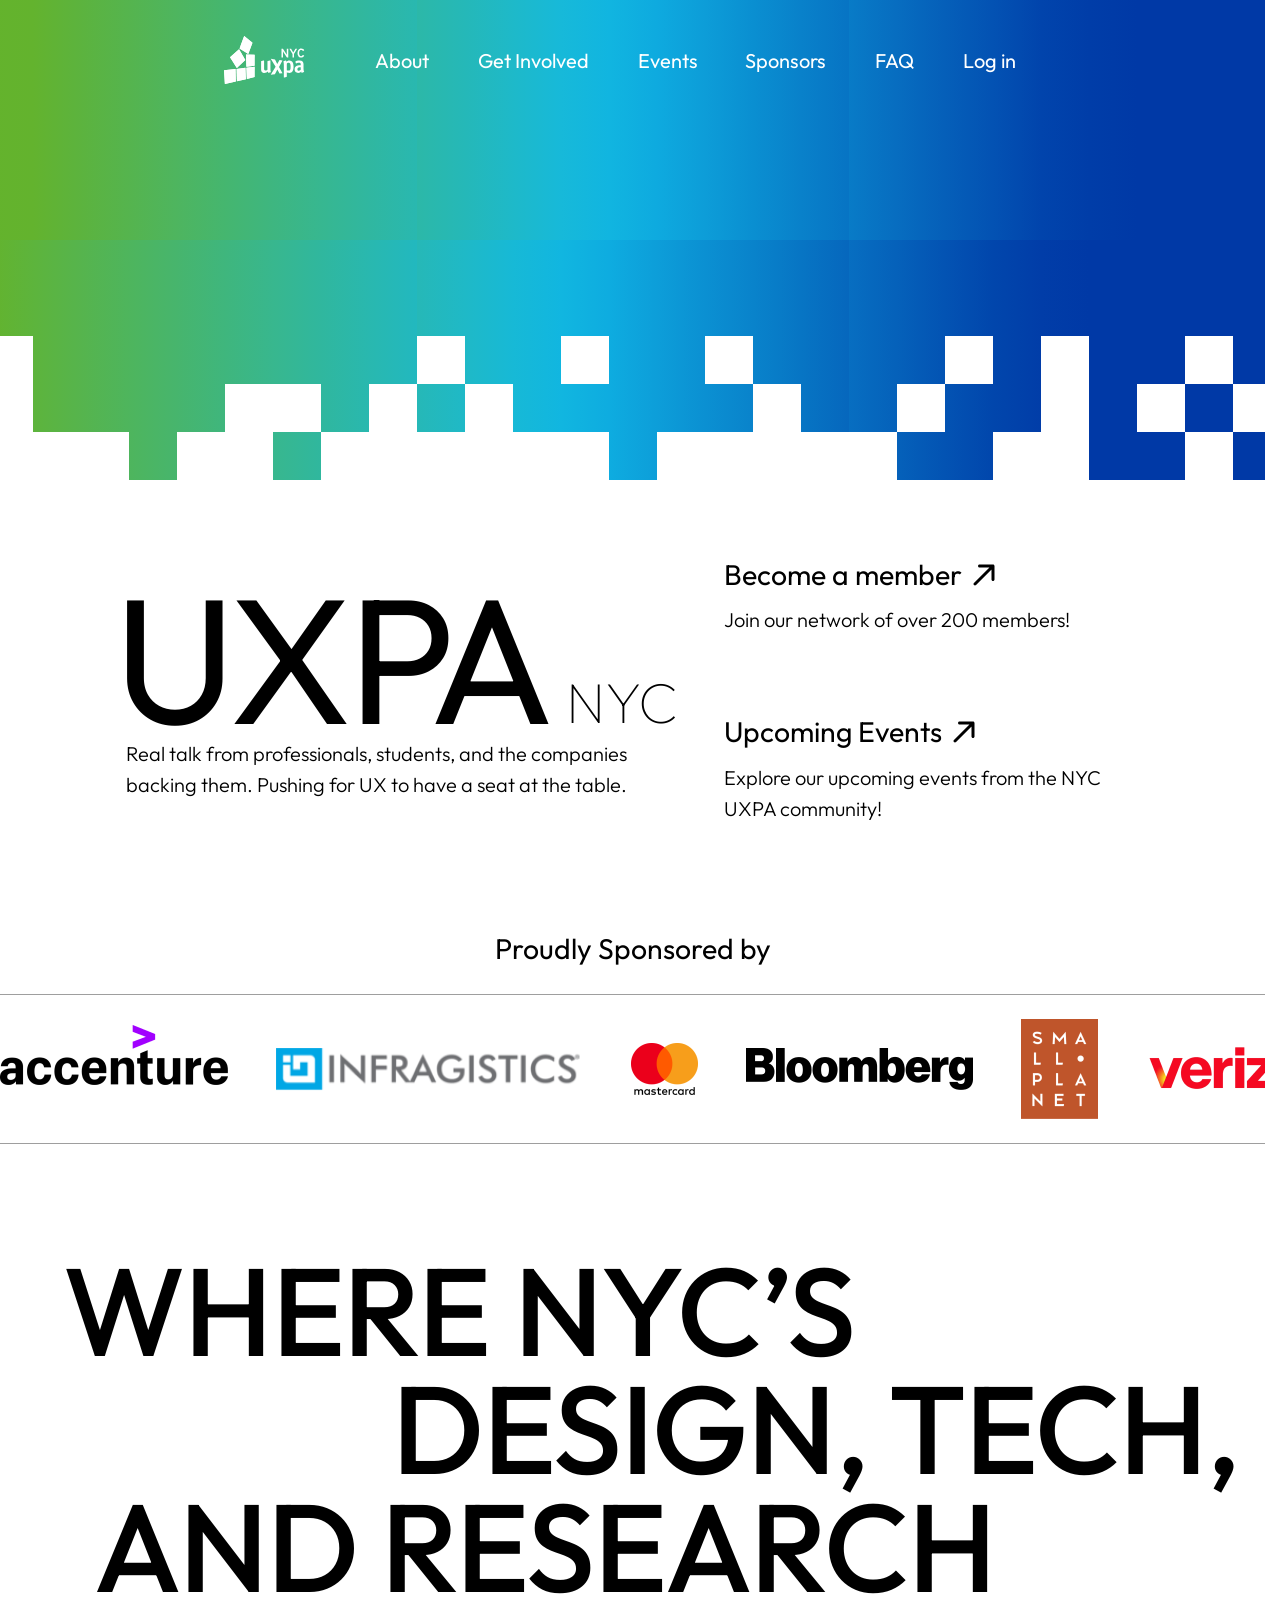
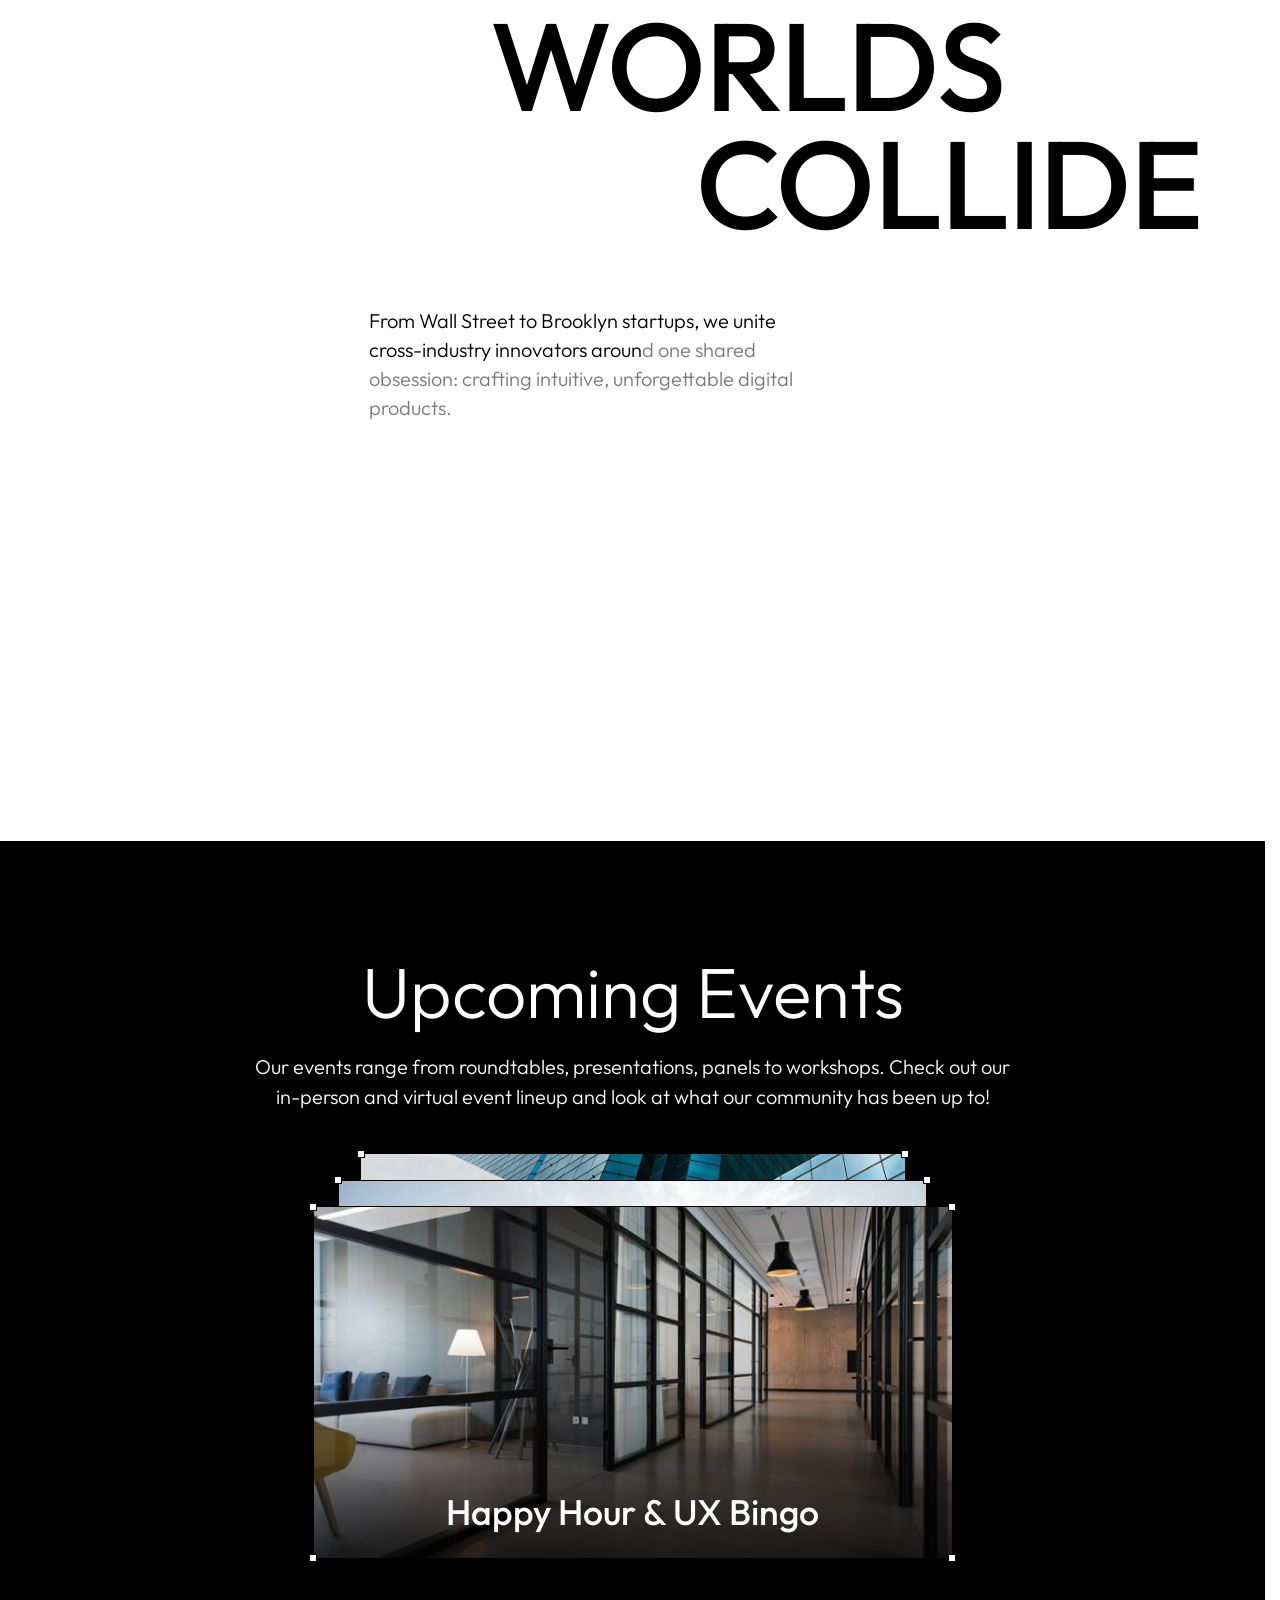
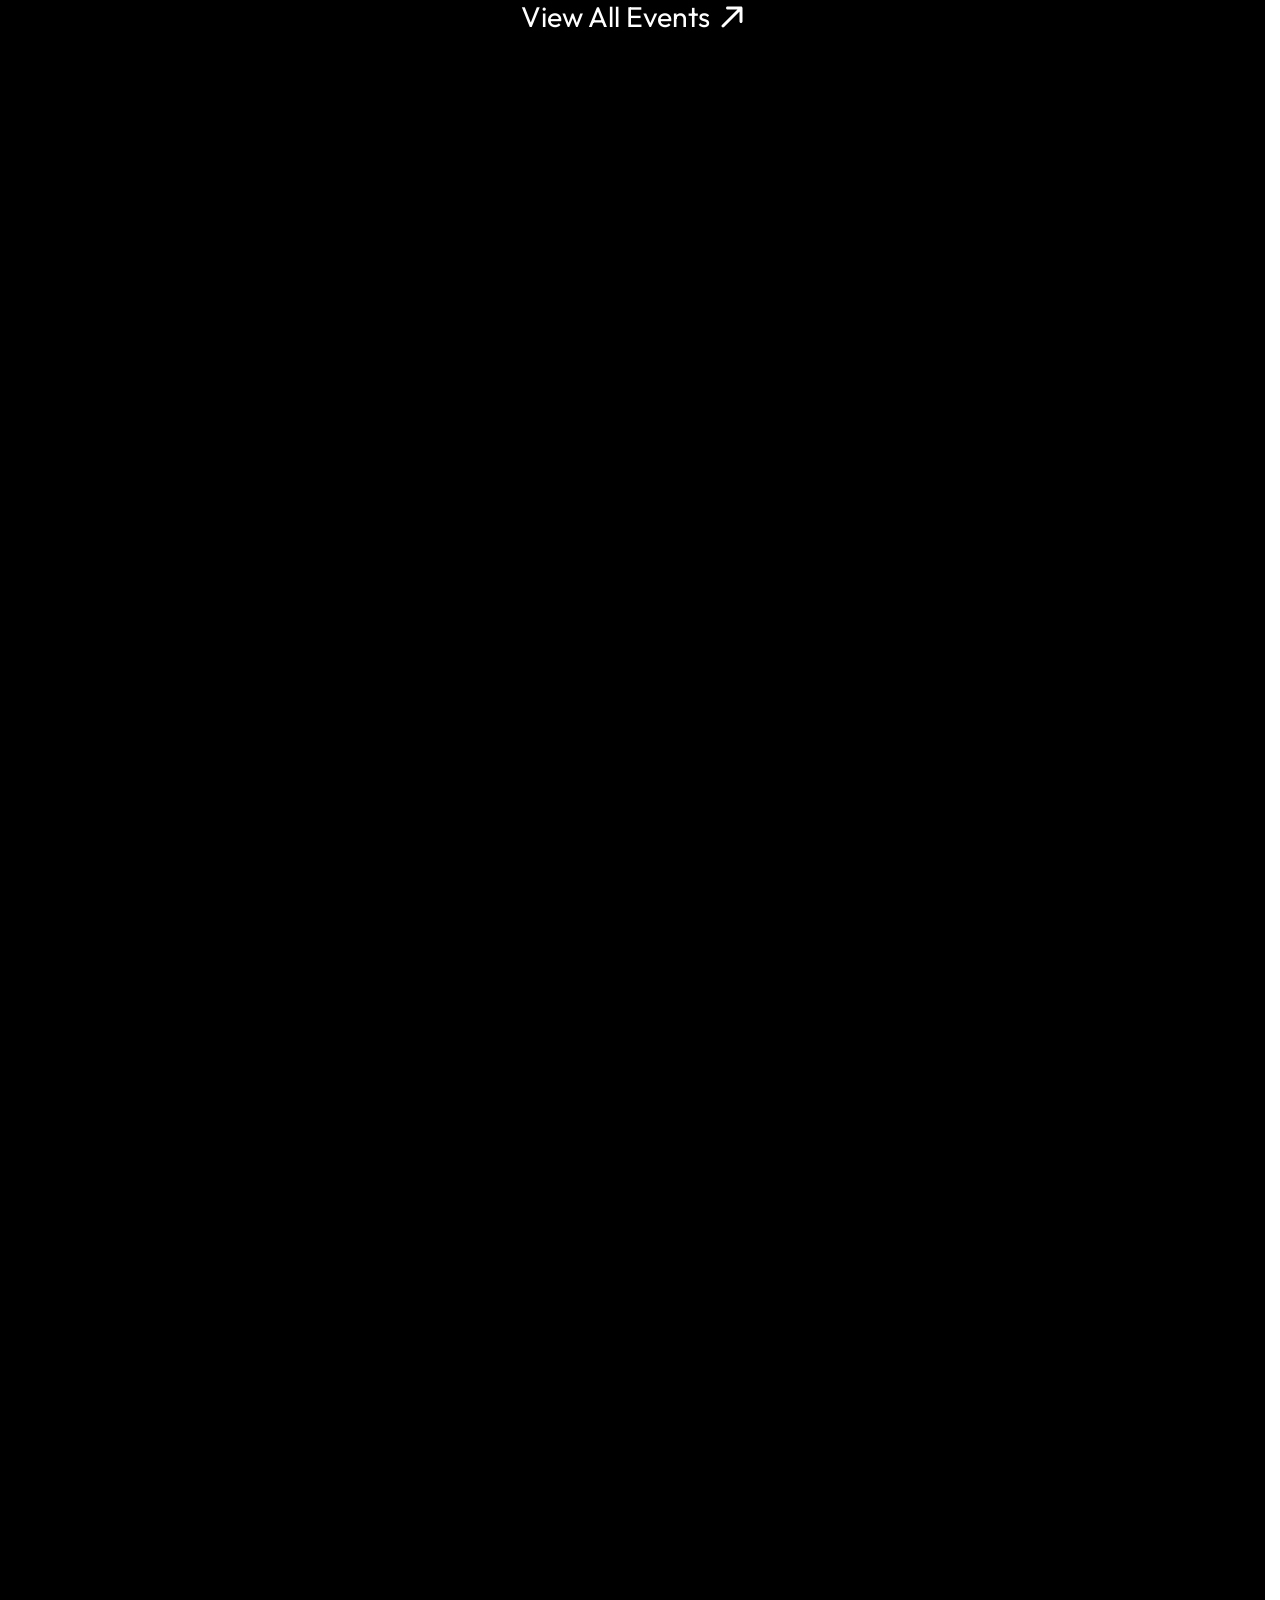
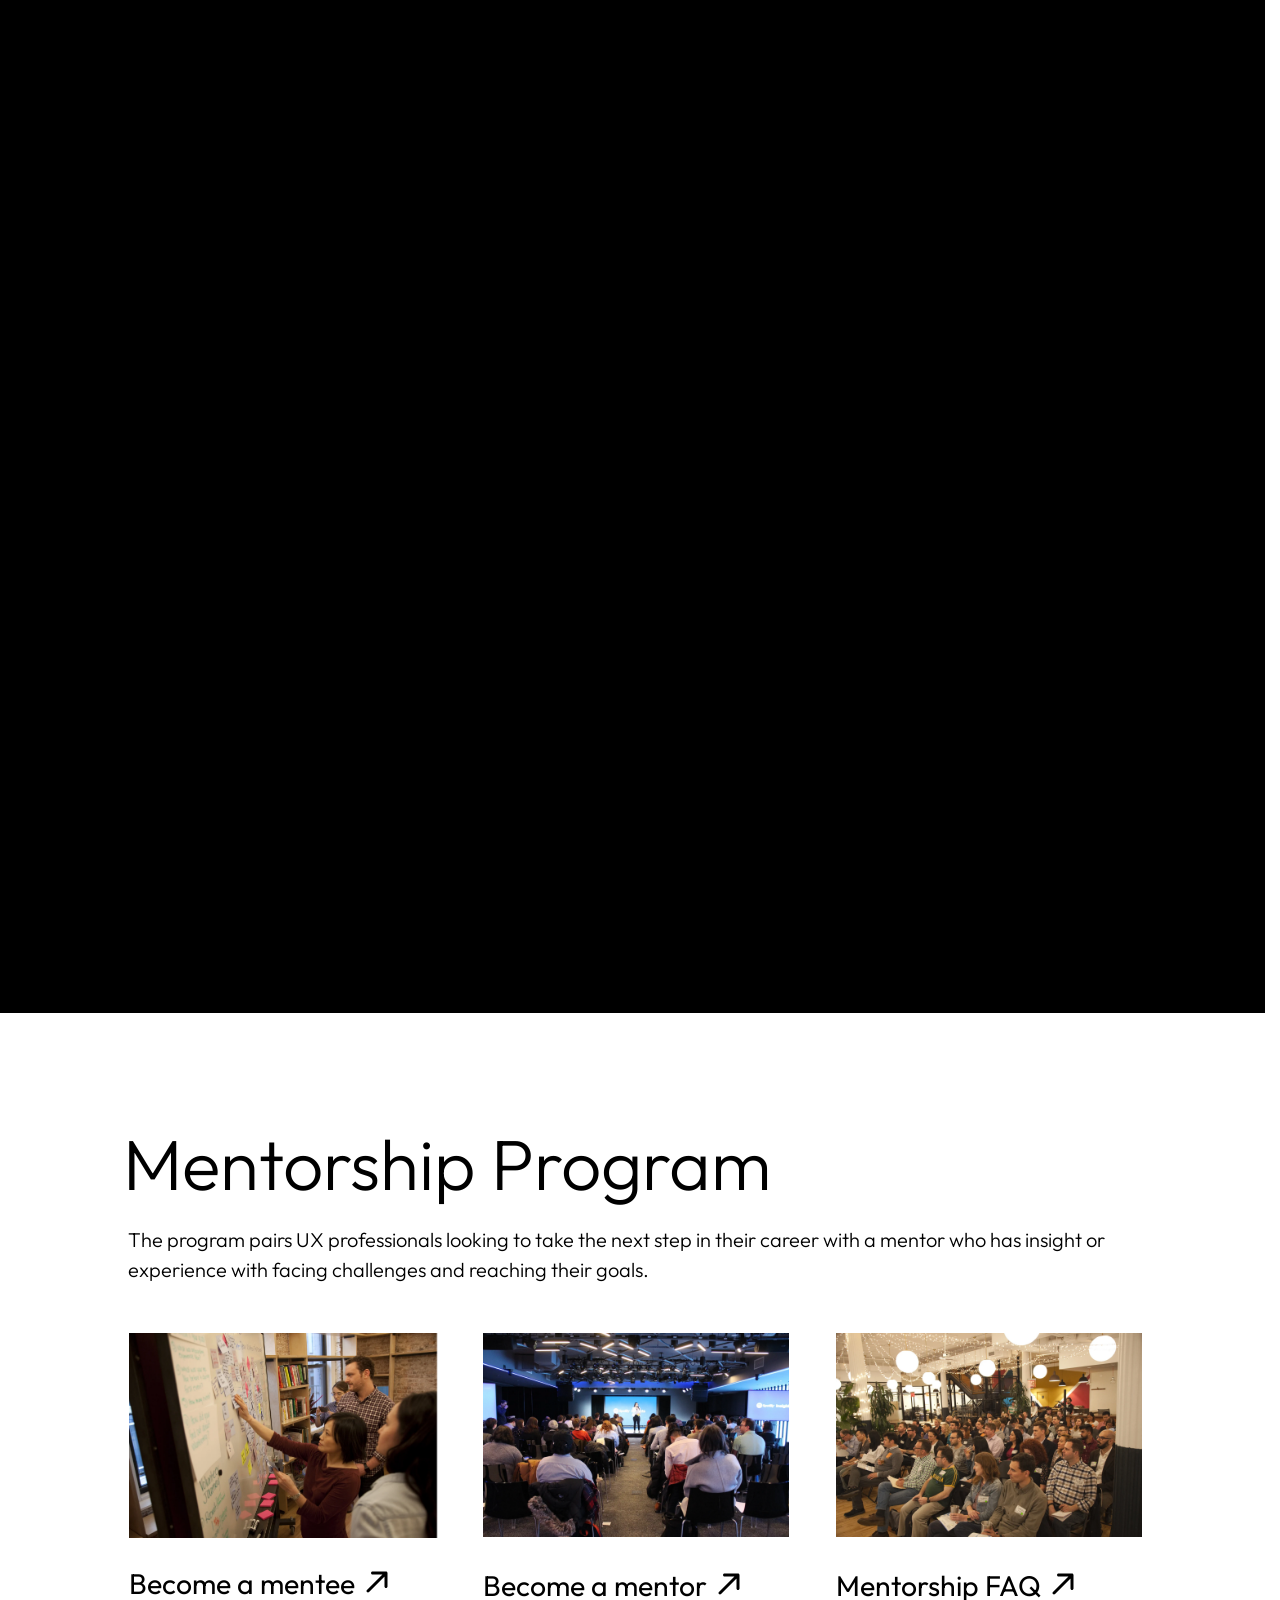
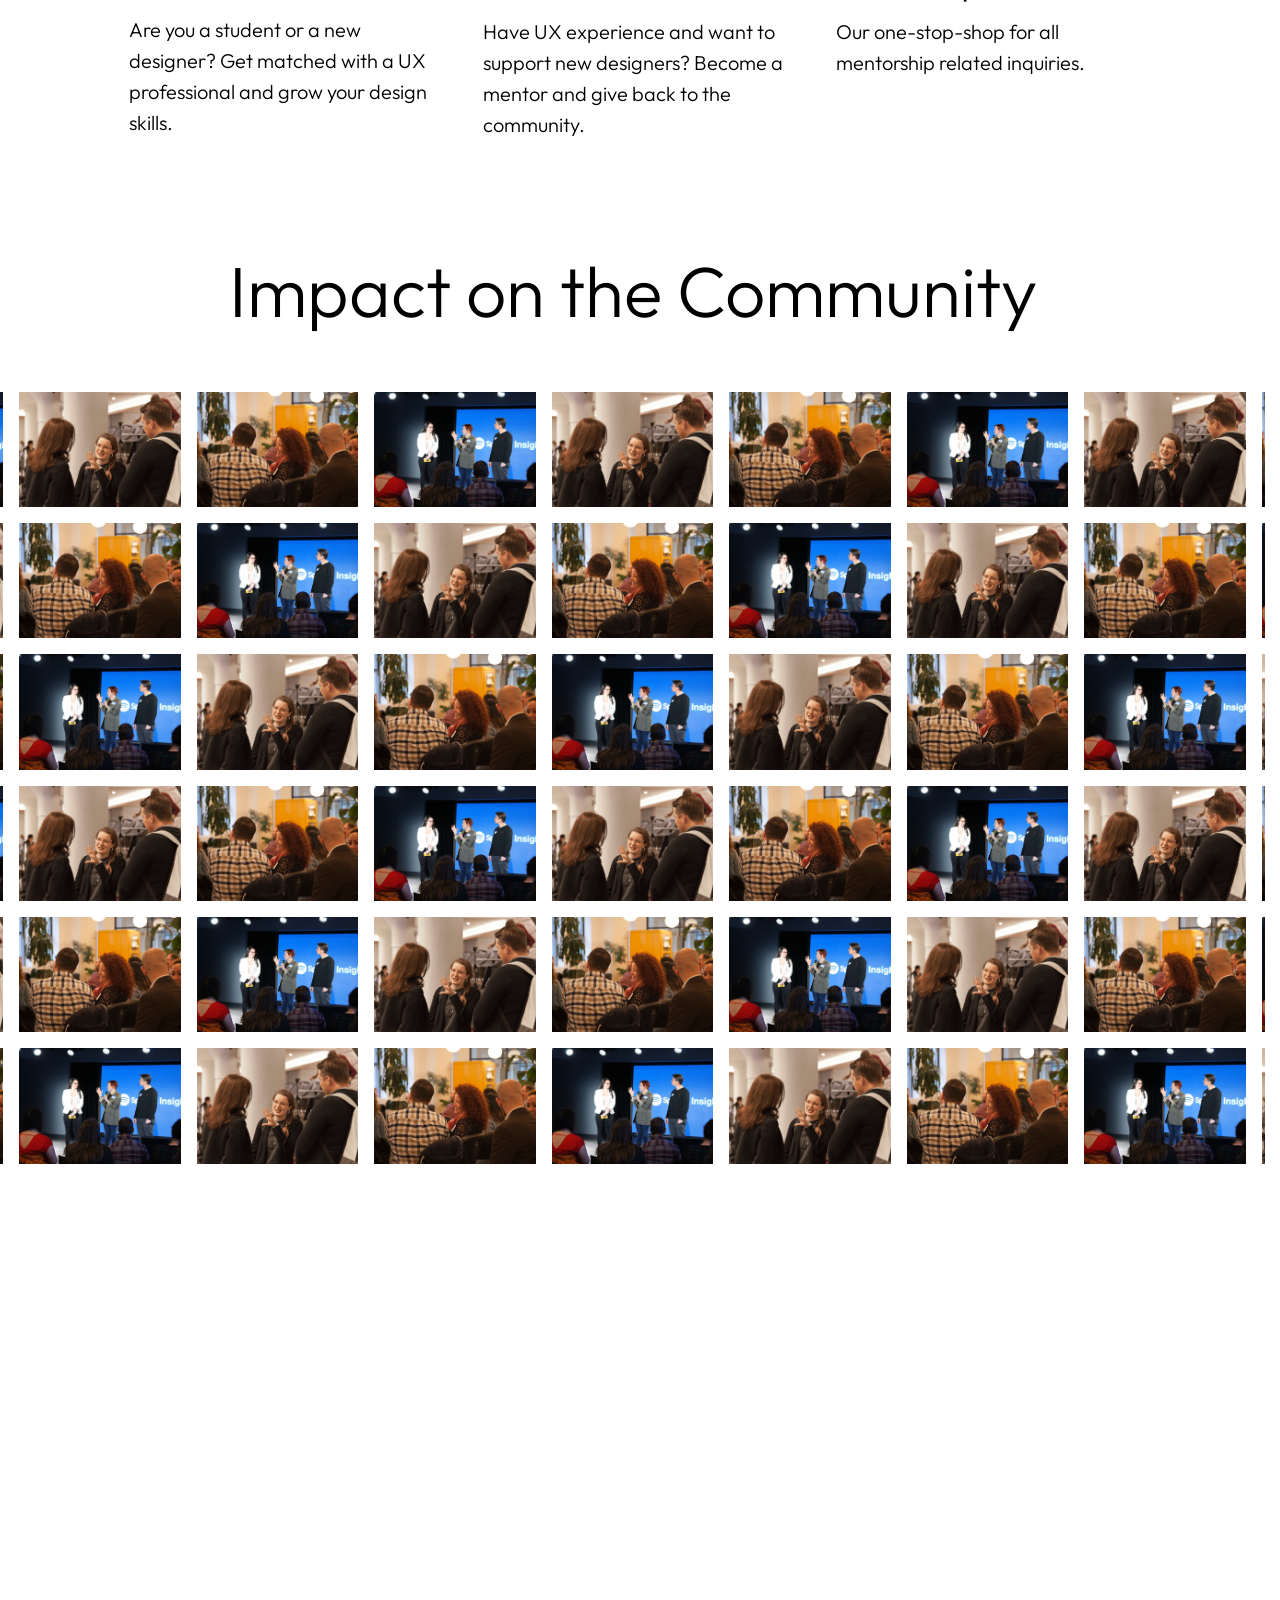
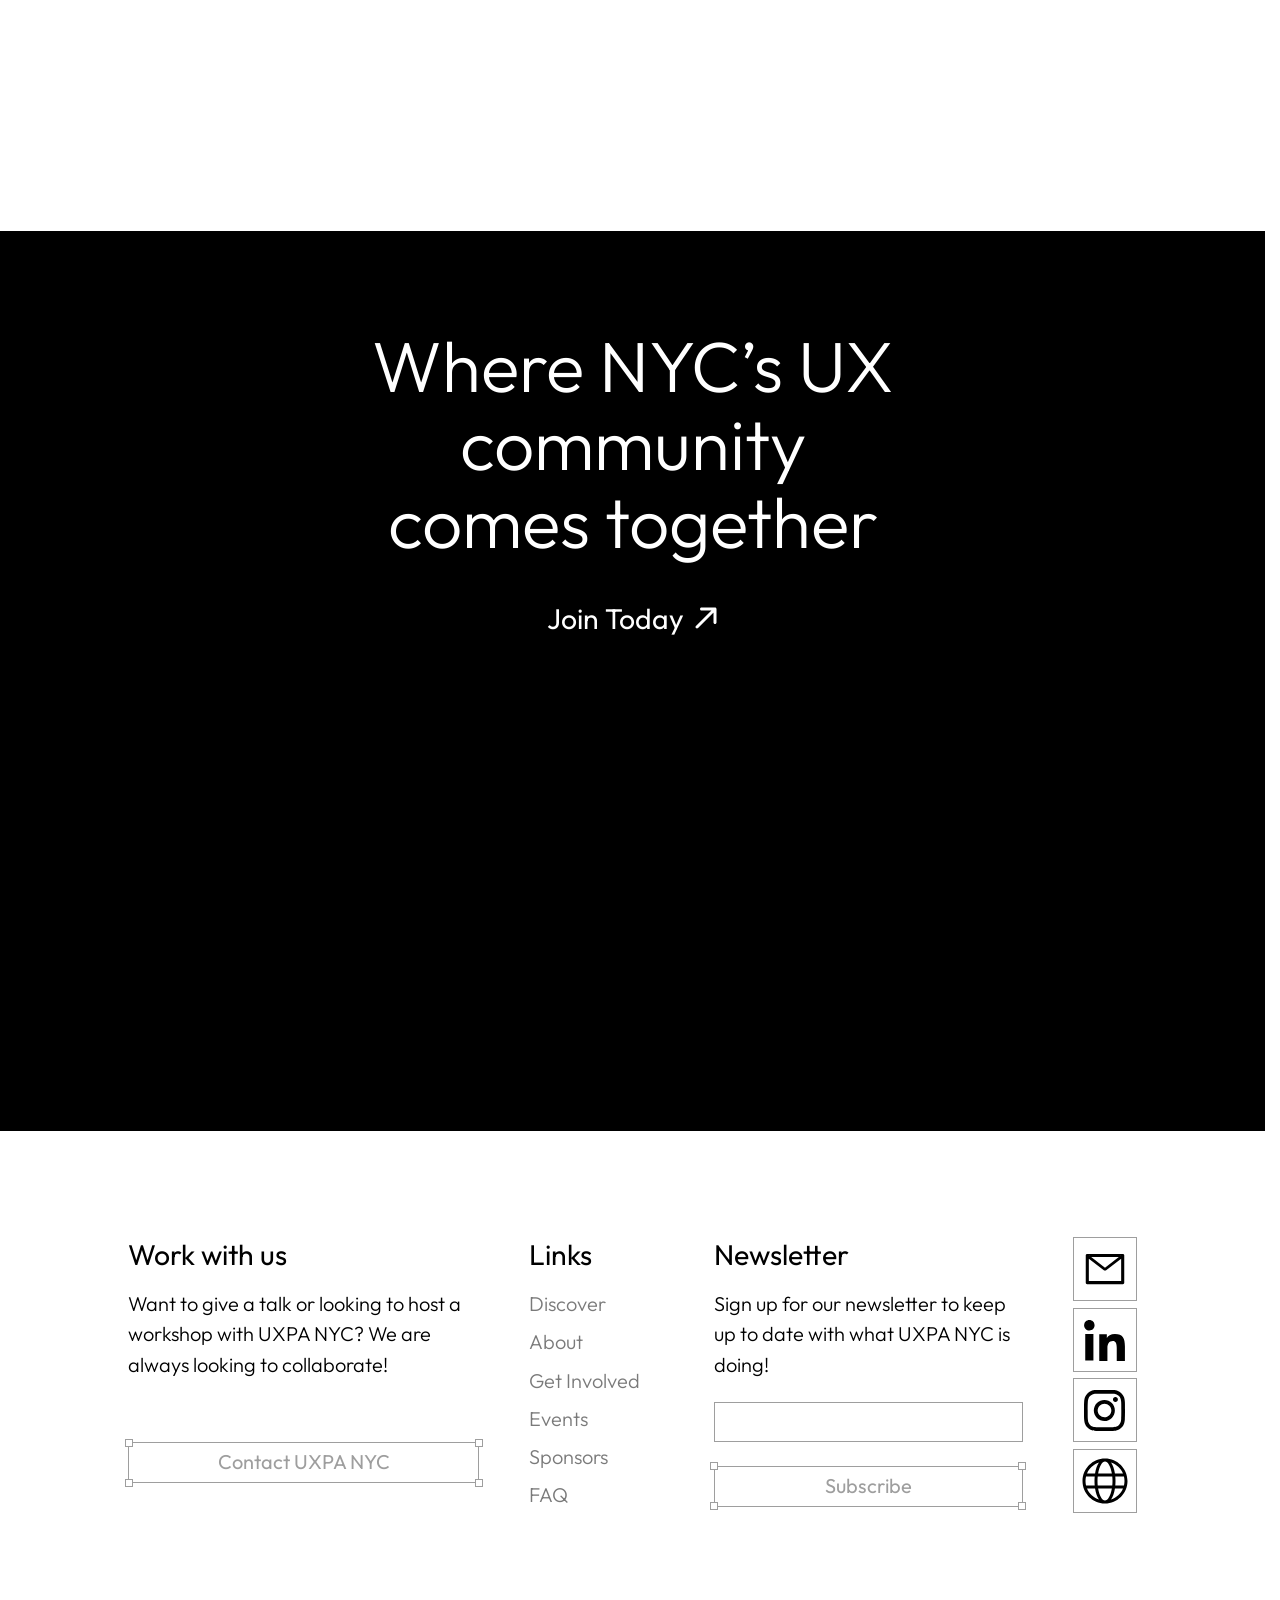
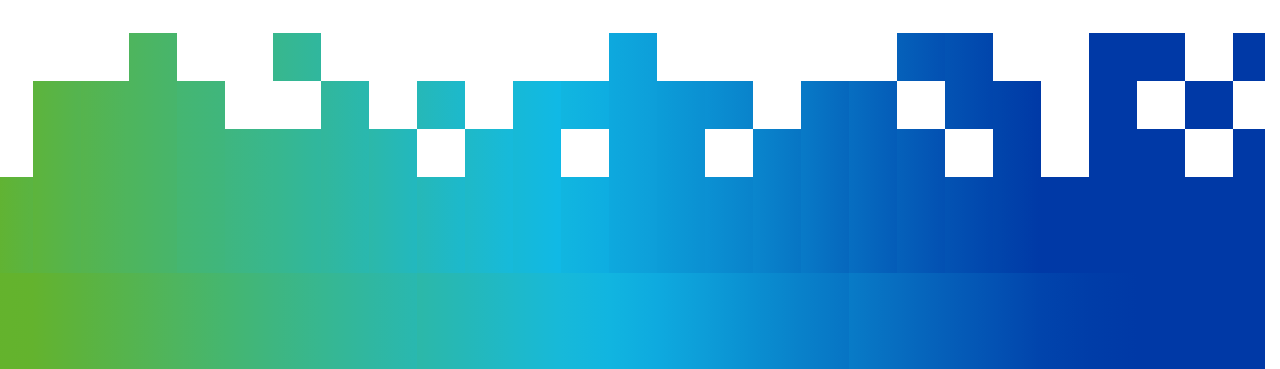
==== v2/index.html @ ca5c5b37 "Statement lede: rises in grey, then fills black letter by letter on scroll After Framer's Text Scrol" ====
<!doctype html>
<html lang="en">
<head>
  <meta charset="utf-8">
  <meta name="viewport" content="width=device-width, initial-scale=1">
  <title>UXPA NYC</title>
  <link rel="preconnect" href="https://fonts.googleapis.com">
  <link rel="preconnect" href="https://fonts.gstatic.com" crossorigin>
  <link href="https://fonts.googleapis.com/css2?family=Outfit:wght@100;300;400;500&display=swap" rel="stylesheet">
  <link rel="stylesheet" href="vendor/lenis.css">
  <link rel="stylesheet" href="style.css">
  <script>
    /* Text reveal: hide the animated text until main.js lifts it in.
       Skipped for reduced motion; if main.js never runs, show it after 3s. */
    if (!matchMedia('(prefers-reduced-motion: reduce)').matches) {
      document.documentElement.classList.add('reveal-pending');
      setTimeout(function () { if (!window.__revealReady) document.documentElement.classList.remove('reveal-pending'); }, 3000);
    }
  </script>
</head>
<body>
<div class="page">

  <!-- ============ HERO ============ -->
  <header class="hero" id="top">
    <div class="grid" data-grid="hero" aria-hidden="true"></div>

    <div class="nav-bar">
      <a class="logo" href="#top" aria-label="UXPA NYC home">
        <img src="../assets/icons/logo.svg" width="81" height="48" alt="">
      </a>

      <button class="menu-toggle" type="button" aria-expanded="false" aria-controls="main-nav" aria-label="Open menu">
        <span class="h tl"></span><span class="h tr"></span><span class="h bl"></span><span class="h br"></span>
        <i></i><i></i><i></i>
      </button>

      <nav class="nav" id="main-nav" aria-label="Main" data-lenis-prevent>
        <div class="nav-selection" aria-hidden="true">
          <span class="h tl"></span><span class="h tr"></span><span class="h bl"></span><span class="h br"></span>
        </div>
        <ul class="nav-list">
          <li class="nav-item" style="--w:103px">
            <a href="#about">About</a>
            <div class="dropdown" style="--dw:134px">
              <a href="#">Our team</a>
            </div>
          </li>
          <li class="nav-item" style="--w:160px">
            <a href="#get-involved">Get Involved</a>
            <div class="dropdown" style="--dw:161px">
              <a href="#">Membership</a>
              <a href="#">Volunteering</a>
              <a href="#mentorship">Mentorship</a>
            </div>
          </li>
          <li class="nav-item" style="--w:107px"><a href="#events">Events</a></li>
          <li class="nav-item" style="--w:130px">
            <a href="#sponsors">Sponsors</a>
            <div class="dropdown" style="--dw:211px">
              <a href="#">Become a sponsor</a>
            </div>
          </li>
          <li class="nav-item" style="--w:88px"><a href="#faq">FAQ</a></li>
          <li class="nav-item" style="--w:102px"><a href="#">Log in</a></li>
        </ul>
      </nav>
    </div>
  </header>

  <!-- ============ INTRO ============ -->
  <section class="intro wrap" id="about">
    <div class="wordmark">
      <h1 class="wordmark-letters" aria-label="UXPA NYC">
        <span aria-hidden="true" style="left:0">U</span>
        <span aria-hidden="true" style="left:.645em">X</span>
        <span aria-hidden="true" style="left:1.31em">P</span>
        <span aria-hidden="true" style="left:1.775em">A</span>
        <span aria-hidden="true" class="wordmark-nyc">NYC</span>
      </h1>
      <p class="wordmark-tagline">Real talk from professionals, students, and the companies backing them. Pushing for UX to have a seat at the table.</p>
    </div>

    <div class="intro-ctas">
      <a class="cta" href="#get-involved">
        <span class="cta-title"><span class="cta-label">Become a member</span><svg class="arrow" viewBox="0 0 24 24" aria-hidden="true"><use href="#arrow"/></svg></span>
        <span class="cta-body">Join our network of over 200 members!</span>
      </a>
      <a class="cta" href="#events">
        <span class="cta-title"><span class="cta-label">Upcoming Events</span><svg class="arrow" viewBox="0 0 24 24" aria-hidden="true"><use href="#arrow"/></svg></span>
        <span class="cta-body">Explore our upcoming events from the NYC UXPA community!</span>
      </a>
    </div>
  </section>

  <!-- ============ SPONSORS ============ -->
  <section class="sponsors" id="sponsors">
    <h2 class="sponsors-title">Proudly Sponsored by</h2>
    <div class="ticker">
      <div class="ticker-track">
        <!-- set is repeated 3x for a seamless loop; JS fills copies 2 and 3 -->
        <div class="ticker-set">
          <span class="logo-accenture"><img src="../assets/images/sponsors/accenture.png" width="228" height="60" alt="Accenture"></span>
          <img src="../assets/images/sponsors/infragistics.png" width="307" height="45" alt="Infragistics">
          <img src="../assets/images/sponsors/mastercard.png" width="67" height="52" alt="Mastercard">
          <img src="../assets/images/sponsors/bloomberg.png" width="227" height="42" alt="Bloomberg">
          <img src="../assets/images/sponsors/small-planet.png" width="77" height="100" alt="Small Planet">
          <img src="../assets/images/sponsors/verizon.png" width="196" height="60" alt="Verizon">
        </div>
      </div>
    </div>
  </section>

  <!-- ============ STATEMENT (from v3): staggered uppercase headline ============ -->
  <section class="statement wrap">
    <h2 class="statement-title">
      <span class="line line-1">Where NYC’s</span>
      <span class="line line-2">design, tech,</span>
      <span class="line line-3">and research</span>
      <span class="line line-4">worlds</span>
      <span class="line line-5">collide</span>
    </h2>
    <div class="statement-body">
      <p class="lede" data-scroll-fill>From Wall Street to Brooklyn startups, we unite cross-industry innovators around one shared obsession: crafting intuitive, unforgettable digital products.</p>
    </div>
  </section>

  <!-- Pixel transition (into Upcoming Events): scroll-driven, see main.js -->
  <div class="pixel-band" data-from="#ffffff" data-to="#000000" aria-hidden="true"><canvas></canvas></div>

  <!-- ============ UPCOMING EVENTS ============ -->
  <section class="events" id="events">
    <!-- Scroll stack (after extrafazant.nl "Recent Werk"): the heading, the
         cards and the link are pinned together; each scroll step drops the
         front card away and brings the next one forward (see main.js) -->
    <div class="stack" data-stack>
      <div class="stack-pin">
        <div class="wrap events-head">
          <h2 class="section-title">Upcoming Events</h2>
          <p class="section-eyebrow events-eyebrow">Our events range from roundtables, presentations, panels to workshops. Check out our in-person and virtual event lineup and look at what our community has been up to!</p>
        </div>

        <div class="stack-stage">
          <div class="carousel">
            <div class="card" data-index="0">
              <div class="card-content">
                <img src="../assets/images/events/happy-hour.jpg" alt="">
                <p class="card-title">Happy Hour &amp; UX Bingo</p>
              </div>
              <span class="h tl"></span><span class="h tr"></span><span class="h bl"></span><span class="h br"></span>
            </div>
            <div class="card" data-index="1">
              <div class="card-content">
                <img src="../assets/images/events/accessible-website-workshop.jpg" alt="">
                <p class="card-title">Design an Accessible Website: <span class="nowrap">Hands-On</span> UX Workshop</p>
              </div>
              <span class="h tl"></span><span class="h tr"></span><span class="h bl"></span><span class="h br"></span>
            </div>
            <div class="card" data-index="2">
              <div class="card-content">
                <img src="../assets/images/events/women-in-tech.png" alt="">
                <p class="card-title">Women in Tech Panel</p>
              </div>
              <span class="h tl"></span><span class="h tr"></span><span class="h bl"></span><span class="h br"></span>
            </div>
          </div>
        </div>

        <a class="cta cta-view-all" href="#">
          <span class="cta-title"><span class="cta-label">View All Events</span><svg class="arrow" viewBox="0 0 24 24" aria-hidden="true"><use href="#arrow"/></svg></span>
        </a>
      </div>
    </div>
  </section>

  <!-- Pixel transition (out of Upcoming Events): scroll-driven, see main.js -->
  <div class="pixel-band" data-from="#000000" data-to="#ffffff" data-timing="out" aria-hidden="true"><canvas></canvas></div>

  <!-- ============ MENTORSHIP ============ -->
  <section class="mentorship wrap" id="mentorship">
    <h2 class="section-title">Mentorship Program</h2>
    <p class="section-eyebrow mentorship-eyebrow">The program pairs UX professionals looking to take the next step in their career with a mentor who has insight or experience with facing challenges and reaching their goals.</p>

    <div class="mentor-cards">
      <article class="mentor-card">
        <div class="cursor-photo">
          <img src="../assets/images/mentee.png" alt="Mentee placing sticky notes on a whiteboard">
          <span class="h tl"></span><span class="h tr"></span><span class="h bl"></span><span class="h br"></span>
          <span class="cursor blue"  style="--x:22; --y:9;   --dx:29px;  --dy:24px"><svg viewBox="0 0 28 29"><use href="#pointer"/></svg><span class="cursor-label">Students</span></span>
          <span class="cursor green" style="--x:140; --y:81;  --dx:-27px; --dy:-5px"><svg viewBox="0 0 28 29"><use href="#pointer"/></svg><span class="cursor-label">Career changers</span></span>
          <span class="cursor blue"  style="--x:34; --y:145; --dx:19px;  --dy:-31px"><svg viewBox="0 0 28 29"><use href="#pointer"/></svg><span class="cursor-label">New designers</span></span>
        </div>
        <a class="cta" href="#">
          <span class="cta-title"><span class="cta-label">Become a mentee</span><svg class="arrow" viewBox="0 0 24 24" aria-hidden="true"><use href="#arrow"/></svg></span>
          <span class="cta-body">Are you a student or a new designer? Get matched with a UX professional and grow your design skills.</span>
        </a>
      </article>

      <article class="mentor-card">
        <div class="cursor-photo">
          <img src="../assets/images/mentor.png" alt="Audience at a UXPA NYC presentation">
          <span class="h tl"></span><span class="h tr"></span><span class="h bl"></span><span class="h br"></span>
          <span class="cursor blue"  style="--x:16; --y:7;   --dx:20px;  --dy:25px"><svg viewBox="0 0 28 29"><use href="#pointer"/></svg><span class="cursor-label">Product designers</span></span>
          <span class="cursor green" style="--x:130; --y:85;  --dx:-22px; --dy:-7px"><svg viewBox="0 0 28 29"><use href="#pointer"/></svg><span class="cursor-label">UX/UI designers</span></span>
          <span class="cursor blue"  style="--x:30; --y:147; --dx:19px;  --dy:-31px"><svg viewBox="0 0 28 29"><use href="#pointer"/></svg><span class="cursor-label">UX researchers</span></span>
        </div>
        <a class="cta" href="#">
          <span class="cta-title"><span class="cta-label">Become a mentor</span><svg class="arrow" viewBox="0 0 24 24" aria-hidden="true"><use href="#arrow"/></svg></span>
          <span class="cta-body">Have UX experience and want to support new designers? Become a mentor and give back to the community. </span>
        </a>
      </article>

      <article class="mentor-card">
        <div class="cursor-photo">
          <img src="../assets/images/mentorship-faq.png" alt="Packed room at a UXPA NYC event">
          <span class="h tl"></span><span class="h tr"></span><span class="h bl"></span><span class="h br"></span>
          <span class="cursor blue"  style="--x:18; --y:25;  --dx:17px;  --dy:17px"><svg viewBox="0 0 28 29"><use href="#pointer"/></svg><span class="cursor-label">Application process</span></span>
          <span class="cursor green" style="--x:170; --y:121; --dx:-31px; --dy:-21px"><svg viewBox="0 0 28 29"><use href="#pointer"/></svg><span class="cursor-label">Eligibility</span></span>
        </div>
        <a class="cta" href="#faq">
          <span class="cta-title"><span class="cta-label">Mentorship FAQ</span><svg class="arrow" viewBox="0 0 24 24" aria-hidden="true"><use href="#arrow"/></svg></span>
          <span class="cta-body">Our one-stop-shop for all mentorship related inquiries.</span>
        </a>
      </article>
    </div>
  </section>

  <!-- ============ PARALLAX GRID: community photos ============ -->
  <!-- After Framer's "Parallax Grid Scroll" (vertical mode): rows of photos start small at the
       bottom of the window and grow as they scroll up (see main.js).
       Photos from nycuxpa.com/about. -->
  <section class="pgrid" id="get-involved" aria-labelledby="pgrid-title">
    <div class="wrap pgrid-head">
      <h2 class="section-title" id="pgrid-title">Impact on the Community</h2>
    </div>
    <div class="pgrid-rows">
      <div class="pgrid-row">
        <span class="pgrid-tile"><img src="../assets/images/about/president-welcome.jpg" alt="Tamora Petitt is welcomed as President of NYC UXPA by former President Melissa McGrath and former Vice President Barry Gottlieb" loading="lazy" decoding="async"></span>
        <span class="pgrid-tile"><img src="../assets/images/about/members-networking.png" alt="Members networking at a NYC UXPA event" loading="lazy" decoding="async"></span>
        <span class="pgrid-tile"><img src="../assets/images/about/community-group.jpg" alt="NYC UXPA members at an event" loading="lazy" decoding="async"></span>
        <span class="pgrid-tile"><img src="../assets/images/about/president-welcome.jpg" alt="" loading="lazy" decoding="async"></span>
        <span class="pgrid-tile"><img src="../assets/images/about/members-networking.png" alt="" loading="lazy" decoding="async"></span>
        <span class="pgrid-tile"><img src="../assets/images/about/community-group.jpg" alt="" loading="lazy" decoding="async"></span>
        <span class="pgrid-tile"><img src="../assets/images/about/president-welcome.jpg" alt="" loading="lazy" decoding="async"></span>
        <span class="pgrid-tile"><img src="../assets/images/about/members-networking.png" alt="" loading="lazy" decoding="async"></span>
        <span class="pgrid-tile"><img src="../assets/images/about/community-group.jpg" alt="" loading="lazy" decoding="async"></span>
      </div>
      <div class="pgrid-row">
        <span class="pgrid-tile"><img src="../assets/images/about/members-networking.png" alt="" loading="lazy" decoding="async"></span>
        <span class="pgrid-tile"><img src="../assets/images/about/community-group.jpg" alt="" loading="lazy" decoding="async"></span>
        <span class="pgrid-tile"><img src="../assets/images/about/president-welcome.jpg" alt="" loading="lazy" decoding="async"></span>
        <span class="pgrid-tile"><img src="../assets/images/about/members-networking.png" alt="" loading="lazy" decoding="async"></span>
        <span class="pgrid-tile"><img src="../assets/images/about/community-group.jpg" alt="" loading="lazy" decoding="async"></span>
        <span class="pgrid-tile"><img src="../assets/images/about/president-welcome.jpg" alt="" loading="lazy" decoding="async"></span>
        <span class="pgrid-tile"><img src="../assets/images/about/members-networking.png" alt="" loading="lazy" decoding="async"></span>
        <span class="pgrid-tile"><img src="../assets/images/about/community-group.jpg" alt="" loading="lazy" decoding="async"></span>
        <span class="pgrid-tile"><img src="../assets/images/about/president-welcome.jpg" alt="" loading="lazy" decoding="async"></span>
      </div>
      <div class="pgrid-row">
        <span class="pgrid-tile"><img src="../assets/images/about/community-group.jpg" alt="" loading="lazy" decoding="async"></span>
        <span class="pgrid-tile"><img src="../assets/images/about/president-welcome.jpg" alt="" loading="lazy" decoding="async"></span>
        <span class="pgrid-tile"><img src="../assets/images/about/members-networking.png" alt="" loading="lazy" decoding="async"></span>
        <span class="pgrid-tile"><img src="../assets/images/about/community-group.jpg" alt="" loading="lazy" decoding="async"></span>
        <span class="pgrid-tile"><img src="../assets/images/about/president-welcome.jpg" alt="" loading="lazy" decoding="async"></span>
        <span class="pgrid-tile"><img src="../assets/images/about/members-networking.png" alt="" loading="lazy" decoding="async"></span>
        <span class="pgrid-tile"><img src="../assets/images/about/community-group.jpg" alt="" loading="lazy" decoding="async"></span>
        <span class="pgrid-tile"><img src="../assets/images/about/president-welcome.jpg" alt="" loading="lazy" decoding="async"></span>
        <span class="pgrid-tile"><img src="../assets/images/about/members-networking.png" alt="" loading="lazy" decoding="async"></span>
      </div>
      <div class="pgrid-row">
        <span class="pgrid-tile"><img src="../assets/images/about/president-welcome.jpg" alt="" loading="lazy" decoding="async"></span>
        <span class="pgrid-tile"><img src="../assets/images/about/members-networking.png" alt="" loading="lazy" decoding="async"></span>
        <span class="pgrid-tile"><img src="../assets/images/about/community-group.jpg" alt="" loading="lazy" decoding="async"></span>
        <span class="pgrid-tile"><img src="../assets/images/about/president-welcome.jpg" alt="" loading="lazy" decoding="async"></span>
        <span class="pgrid-tile"><img src="../assets/images/about/members-networking.png" alt="" loading="lazy" decoding="async"></span>
        <span class="pgrid-tile"><img src="../assets/images/about/community-group.jpg" alt="" loading="lazy" decoding="async"></span>
        <span class="pgrid-tile"><img src="../assets/images/about/president-welcome.jpg" alt="" loading="lazy" decoding="async"></span>
        <span class="pgrid-tile"><img src="../assets/images/about/members-networking.png" alt="" loading="lazy" decoding="async"></span>
        <span class="pgrid-tile"><img src="../assets/images/about/community-group.jpg" alt="" loading="lazy" decoding="async"></span>
      </div>
      <div class="pgrid-row">
        <span class="pgrid-tile"><img src="../assets/images/about/members-networking.png" alt="" loading="lazy" decoding="async"></span>
        <span class="pgrid-tile"><img src="../assets/images/about/community-group.jpg" alt="" loading="lazy" decoding="async"></span>
        <span class="pgrid-tile"><img src="../assets/images/about/president-welcome.jpg" alt="" loading="lazy" decoding="async"></span>
        <span class="pgrid-tile"><img src="../assets/images/about/members-networking.png" alt="" loading="lazy" decoding="async"></span>
        <span class="pgrid-tile"><img src="../assets/images/about/community-group.jpg" alt="" loading="lazy" decoding="async"></span>
        <span class="pgrid-tile"><img src="../assets/images/about/president-welcome.jpg" alt="" loading="lazy" decoding="async"></span>
        <span class="pgrid-tile"><img src="../assets/images/about/members-networking.png" alt="" loading="lazy" decoding="async"></span>
        <span class="pgrid-tile"><img src="../assets/images/about/community-group.jpg" alt="" loading="lazy" decoding="async"></span>
        <span class="pgrid-tile"><img src="../assets/images/about/president-welcome.jpg" alt="" loading="lazy" decoding="async"></span>
      </div>
      <div class="pgrid-row">
        <span class="pgrid-tile"><img src="../assets/images/about/community-group.jpg" alt="" loading="lazy" decoding="async"></span>
        <span class="pgrid-tile"><img src="../assets/images/about/president-welcome.jpg" alt="" loading="lazy" decoding="async"></span>
        <span class="pgrid-tile"><img src="../assets/images/about/members-networking.png" alt="" loading="lazy" decoding="async"></span>
        <span class="pgrid-tile"><img src="../assets/images/about/community-group.jpg" alt="" loading="lazy" decoding="async"></span>
        <span class="pgrid-tile"><img src="../assets/images/about/president-welcome.jpg" alt="" loading="lazy" decoding="async"></span>
        <span class="pgrid-tile"><img src="../assets/images/about/members-networking.png" alt="" loading="lazy" decoding="async"></span>
        <span class="pgrid-tile"><img src="../assets/images/about/community-group.jpg" alt="" loading="lazy" decoding="async"></span>
        <span class="pgrid-tile"><img src="../assets/images/about/president-welcome.jpg" alt="" loading="lazy" decoding="async"></span>
        <span class="pgrid-tile"><img src="../assets/images/about/members-networking.png" alt="" loading="lazy" decoding="async"></span>
      </div>
    </div>
  </section>

  <!-- ============ CLOSER: the section the parallax grid scrolls into ============ -->
  <section class="closer" aria-labelledby="closer-title">
    <div class="closer-inner">
      <h2 class="closer-title" id="closer-title">Where NYC’s UX<br>community<br>comes together</h2>
      <a class="cta cta-join" href="#">
        <span class="cta-title"><span class="cta-label">Join Today</span><svg class="arrow" viewBox="0 0 24 24" aria-hidden="true"><use href="#arrow"/></svg></span>
      </a>
    </div>
  </section>

  <!-- ============ FOOTER ============ -->
  <footer class="footer" id="faq">
    <div class="footer-cols wrap">
      <div class="footer-col">
        <h2 class="footer-heading">Work with us</h2>
        <p class="footer-text footer-text-work">Want to give a talk or looking to host a workshop with UXPA NYC? We are always looking to collaborate!</p>
        <a class="select-btn btn-contact" href="mailto:">
          Contact UXPA NYC
          <span class="h tl"></span><span class="h tr"></span><span class="h bl"></span><span class="h br"></span>
        </a>
      </div>

      <div class="footer-col">
        <h2 class="footer-heading">Links</h2>
        <ul class="footer-links">
          <li><a href="#top">Discover</a></li>
          <li><a href="#about">About</a></li>
          <li><a href="#get-involved">Get Involved</a></li>
          <li><a href="#events">Events</a></li>
          <li><a href="#sponsors">Sponsors</a></li>
          <li><a href="#faq">FAQ</a></li>
        </ul>
      </div>

      <div class="footer-col">
        <h2 class="footer-heading">Newsletter</h2>
        <p class="footer-text footer-text-news">Sign up for our newsletter to keep up to date with what UXPA NYC is doing!</p>
        <form class="newsletter" onsubmit="return false">
          <input class="newsletter-input" type="email" aria-label="Email address">
          <button class="select-btn" type="submit">
            Subscribe
            <span class="h tl"></span><span class="h tr"></span><span class="h bl"></span><span class="h br"></span>
          </button>
        </form>
      </div>

      <ul class="socials">
        <li><a class="social" href="mailto:" aria-label="Email"><img src="../assets/icons/mail.svg" width="44" height="44" alt=""></a></li>
        <li><a class="social" href="#" aria-label="LinkedIn"><img src="../assets/icons/linkedin.svg" width="49" height="49" alt=""></a></li>
        <li><a class="social" href="#" aria-label="Instagram"><img src="../assets/icons/instagram.svg" width="41" height="41" alt=""></a></li>
        <li><a class="social" href="#" aria-label="Website"><img src="../assets/icons/globe.svg" width="48" height="48" alt=""></a></li>
      </ul>
    </div>

    <div class="footer-grid">
      <div class="grid" data-grid="foot" aria-hidden="true"></div>
    </div>
  </footer>

</div>

<!-- Shared icons -->
<svg width="0" height="0" style="position:absolute" aria-hidden="true">
  <symbol id="arrow" viewBox="0 0 24 24">
    <path fill="currentColor" d="M1.93934 19.9393C1.35355 20.5251 1.35355 21.4749 1.93934 22.0607C2.52513 22.6464 3.47487 22.6464 4.06066 22.0607L3 21L1.93934 19.9393ZM3 21L4.06066 22.0607L22.0607 4.06066L21 3L19.9393 1.93934L1.93934 19.9393L3 21ZM22.5 3C22.5 2.17157 21.8284 1.5 21 1.5H7.5C6.67157 1.5 6 2.17157 6 3C6 3.82843 6.67157 4.5 7.5 4.5H19.5V16.5C19.5 17.3284 20.1716 18 21 18C21.8284 18 22.5 17.3284 22.5 16.5V3Z"/>
  </symbol>
  <symbol id="pointer" viewBox="0 0 28 29">
    <path d="M9.44852 23.4075L3.59511 2.87363L22.9877 12.1509L14.1143 15.2949L9.44852 23.4075Z" fill="currentColor" stroke="currentColor" stroke-width="2" stroke-linejoin="round"/>
  </symbol>
</svg>

<script src="vendor/lenis.min.js"></script>
<script src="main.js"></script>
</body>
</html>
---- v2/vendor/lenis.css ----
html.lenis,
html.lenis body {
  height: auto;
}

.lenis.lenis-smooth {
  scroll-behavior: auto !important;
}

.lenis.lenis-smooth [data-lenis-prevent] {
  overscroll-behavior: contain;
}

.lenis.lenis-stopped {
  overflow: hidden;
}

.lenis.lenis-smooth iframe {
  pointer-events: none;
}
---- v2/style.css ----
/* =========================================================
   UXPA NYC v2 — recreated from Figma frame "11/13 Version3" (1440 × 5226)
   At a 1440px-wide window every measurement matches the Figma file 1:1.
   Narrower windows reflow (breakpoints: 1024, 960, 700, 600);
   wider windows keep content at 1440px while the colour grids run edge to edge.
   ========================================================= */

:root {
  --ink: #000;
  --white: #fff;
  --grey-text: #7a7a7a;
  --grey-line: #9e9e9e;
  --grey-hover: #5c5c5c;

  --blue: #10bae7;
  --blue-tint: #cff1fa;
  --green: #64b32c;
  --green-tint: #e0f0d5;

  --brand-gradient: linear-gradient(90deg, #62b331 0%, #12b6df 50%, #0039a6 100%);

  /* Fluid scale — each value hits the Figma size at 1440px */
  --gutter: clamp(20px, 9.7917vw, 141px);        /* content edge: x 141 at 1440 */
  --section-gap: clamp(64px, 8.3333vw, 120px);    /* space between every section (120px at 1440) */
  --h2: clamp(40px, 5.5556vw, 80px);
  --h3: clamp(24px, 2.2222vw, 32px);
  --body: 20px;
  --grid-scale: 1;                               /* colour-grid cell size: 48px × scale */

}

*, *::before, *::after { box-sizing: border-box; }

html {
  scroll-behavior: smooth;
  scrollbar-gutter: stable;                     /* opening the menu hides the scrollbar without shifting the page */
}

body {
  margin: 0;
  background: var(--white);
  color: var(--ink);
  font-family: "Outfit", system-ui, sans-serif;
  font-weight: 300;
  -webkit-font-smoothing: antialiased;
  overflow-x: hidden;
}

h1, h2, h3, p, ul { margin: 0; padding: 0; }
ul { list-style: none; }
a { color: inherit; text-decoration: none; }
button { font: inherit; color: inherit; background: none; border: 0; padding: 0; cursor: pointer; text-align: left; }
img { display: block; max-width: none; }

.page { position: relative; width: 100%; overflow-x: clip; }

/* Content column: 1158px wide, centred, with fluid side gutters */
.wrap {
  max-width: 1440px;
  margin-inline: auto;
  padding-inline: var(--gutter);
}

/* Corner handles used by selection boxes */
.h { position: absolute; display: block; background: var(--white); }

/* Arrow icon (Icon / Arrow, Up Right) */
.arrow { width: 24px; height: 24px; flex: none; color: var(--ink); }

/* =========================================================
   Hero / footer colour grid
   main.js fills .grid-inner with 48px columns; at 1440px that is the
   exact Figma grid, other widths add or drop columns.
   ========================================================= */
.grid { position: absolute; inset: 0; overflow: hidden; }
.grid-inner {
  position: absolute;
  left: 50%;
  height: 480px;
  transform: scale(var(--grid-scale));
}
.grid-inner > div { position: absolute; width: 48px; height: 48px; }
.grid-inner .white { background: var(--white); }
.grid-inner .tile {
  background: var(--c);
  opacity: 0;
  transition: opacity .6s ease-in-out;          /* mouse leave: 600 ms */
}
.grid-inner .tile.is-off { pointer-events: none; }   /* behind the logo / menu button */
.grid-inner .tile.is-tapped {
  opacity: 1;
  transition: opacity .15s ease-out;            /* mouse enter: 150 ms */
}
@media (hover: hover) {
  .grid-inner .tile:hover {
    opacity: 1;
    transition: opacity .15s ease-out;
  }
}

/* =========================================================
   Hero + navigation
   ========================================================= */
.hero {
  position: relative;
  height: 480px;
  z-index: 10;                                  /* above the carousel cards, so the full-screen menu covers them */
}
.hero .grid-inner { bottom: 0; transform-origin: 50% 100%; }   /* anchored to the bottom; the solid top extends upward */

.nav-bar {
  position: absolute;
  top: 36px;
  left: 0;
  right: 0;
  display: flex;
  justify-content: center;
  gap: 46px;                                    /* logo x 312, nav x 438 at 1440 */
}
.logo { flex: none; }

.nav {
  position: relative;
  width: 690px;
  height: 48px;
}
.nav-list { display: flex; height: 48px; }
.nav-item { position: relative; width: var(--w); height: 48px; }
.nav-item > a {
  display: block;
  height: 48px;
  padding: 12px 24px 0;
  font-size: var(--body);                       /* same size as the section intro text */
  line-height: 25.2px;
  font-weight: 400;
  color: var(--white);
  white-space: nowrap;
}

.nav-selection {
  position: absolute;
  top: 0;
  left: 0;
  width: 103px;
  height: 48px;
  background: rgba(255, 255, 255, .2);
  box-shadow: inset 0 0 0 1px var(--white);
  opacity: 0;
  pointer-events: none;
  transition: left .2s ease-out, width .2s ease-out, opacity .2s ease-out;
}
.nav-selection .h,
.menu-toggle .h { width: 6px; height: 6px; }
.nav-selection .tl, .menu-toggle .tl { left: -3px; top: -3px; }
.nav-selection .tr, .menu-toggle .tr { right: -3px; top: -3px; }
.nav-selection .bl, .menu-toggle .bl { left: -3px; bottom: -3px; }
.nav-selection .br, .menu-toggle .br { right: -3px; bottom: -3px; }
.nav.is-hovering .nav-selection { opacity: 1; }

.dropdown {
  position: absolute;
  top: 48px;
  left: 0;
  width: var(--dw);
  display: flex;
  flex-direction: column;
  gap: 11px;
  padding: 5.5px 12px;
  background: var(--white);
  box-shadow: inset 0 0 0 1px rgba(0, 0, 0, .08);
  opacity: 0;
  visibility: hidden;
  transition: opacity .2s ease-out, visibility 0s linear .2s;
}
.nav-item.is-active .dropdown,
.nav-item:focus-within .dropdown {
  opacity: 1;
  visibility: visible;
  transition: opacity .2s ease-out;
}
.dropdown a {
  display: block;
  padding: 6px 12px;
  font-size: var(--body);
  line-height: 25.2px;
  font-weight: 400;
  color: var(--grey-line);
  white-space: nowrap;
  transition: color .15s ease-out;
}
.dropdown a:hover,
.dropdown a:focus-visible { color: var(--grey-hover); }

/* Hamburger button — styled like the nav's white selection box */
.menu-toggle {
  display: none;
  position: relative;
  flex: none;
  width: 48px;
  height: 48px;
  background: rgba(255, 255, 255, 0);
  box-shadow: inset 0 0 0 1px rgba(255, 255, 255, 0);
  transition: background .2s ease-out, box-shadow .2s ease-out;
}
.menu-toggle .h { opacity: 0; transition: opacity .2s ease-out; }
.menu-toggle i {
  position: absolute;
  left: 12px;
  width: 24px;
  height: 2px;
  background: var(--white);
  transition: transform .2s ease-out, opacity .2s ease-out;
}
.menu-toggle i:nth-of-type(1) { top: 16px; }
.menu-toggle i:nth-of-type(2) { top: 23px; }
.menu-toggle i:nth-of-type(3) { top: 30px; }
.menu-toggle[aria-expanded="true"],
.menu-toggle:focus-visible {
  background: rgba(255, 255, 255, .2);
  box-shadow: inset 0 0 0 1px var(--white);
  outline: none;
}
.menu-toggle[aria-expanded="true"] .h,
.menu-toggle:focus-visible .h { opacity: 1; }
.menu-toggle[aria-expanded="true"] i:nth-of-type(1) { transform: translateY(7px) rotate(45deg); }
.menu-toggle[aria-expanded="true"] i:nth-of-type(2) { opacity: 0; }
.menu-toggle[aria-expanded="true"] i:nth-of-type(3) { transform: translateY(-7px) rotate(-45deg); }
@media (hover: hover) {
  .menu-toggle:hover { background: rgba(255, 255, 255, .2); box-shadow: inset 0 0 0 1px var(--white); }
  .menu-toggle:hover .h { opacity: 1; }
}

/* While the full-screen menu is open the bar sits on white: logo and button turn black */
.logo, .menu-toggle { position: relative; z-index: 2; }
.logo img { transition: filter .2s ease-out; }
.nav-bar.is-menu-open .logo img { filter: invert(1); }
.menu-toggle[aria-expanded="true"],
.menu-toggle[aria-expanded="true"]:hover {
  background: var(--white);
  box-shadow: inset 0 0 0 1px var(--ink);
}
.menu-toggle[aria-expanded="true"] .h { box-shadow: inset 0 0 0 1px var(--ink); }
.menu-toggle[aria-expanded="true"] i { background: var(--ink); }

/* =========================================================
   Intro: UXPA wordmark + CTAs
   ========================================================= */
.intro {
  display: grid;
  grid-template-columns: minmax(0, 728fr) minmax(416px, 430fr);   /* CTAs at x 869 */
  padding-top: clamp(40px, 5.1389vw, 74px);
  padding-bottom: var(--section-gap);
}

.wordmark { container-type: inline-size; min-width: 0; }
.wordmark-letters {
  position: relative;
  height: 1.08em;                               /* tagline sits 216px below the letters' top */
  margin-left: -.06em;                          /* "U" text box starts 12px left of the column */
  font-size: min(200px, 29.76cqw);              /* 672px-wide lockup scales to fit */
  line-height: 1.26;
  font-weight: 400;
}
.wordmark-letters > span { position: absolute; top: 0; }   /* only the letter spans, not the text-reveal masks inside them */
.wordmark-letters .wordmark-nyc {
  left: 7.922em;                                /* 507px at 64px */
  top: 2.125em;                                 /* 136px at 64px */
  font-size: .32em;
  font-weight: 100;
}
/* Beside the CTAs the logline is exactly as wide as the visible "UXPA NYC"
   lockup (U's left edge → C's right edge = 3.0889 × letter size from the
   column), so it never runs past it as the lockup scales. */
.wordmark-tagline {
  width: calc(min(200px, 29.76cqw) * 3.0889 - 1px);
  margin-left: 1px;
  font-size: var(--body);
  line-height: 31px;
}

.intro-ctas {
  display: flex;
  flex-direction: column;
  gap: 48px;
  padding-top: 11px;
}
.intro-ctas .cta { max-width: 416px; }

/* CTA / Text Link Hover */
.cta {
  display: flex;
  flex-direction: column;
  gap: 12px;
}
.cta-title {
  display: flex;
  align-items: center;
  gap: 10px;
  height: 1.25em;                               /* 40px row; the 40.3px label overhangs as in Figma */
  font-size: var(--h3);
}
.cta-label {
  position: relative;
  font-size: var(--h3);
  line-height: 1.26;
  font-weight: 400;
  white-space: nowrap;
}
.cta-label::after {                       /* Underline: 2 px gradient, 2 px below the text box */
  content: "";
  position: absolute;
  left: 0;
  right: 0;
  top: calc(100% + 2px);
  height: 2px;
  background: var(--brand-gradient);
  opacity: 0;
  transition: opacity .2s ease-out;
}
.cta:hover .cta-label::after,
.cta:focus-visible .cta-label::after { opacity: 1; }
.cta-body {
  font-size: var(--body);
  line-height: 31px;
}
/* Text was reduced from 24px to 20px; reserve the space the 24px text used */
.intro-ctas .cta-body { min-height: 62px; }                      /* 2 lines */
.mentor-card .cta-body { min-height: 124px; }                    /* 4 lines */
.mentor-card:nth-child(3) .cta-body { min-height: 62px; }        /* 2 lines */

/* =========================================================
   Sponsors ticker
   ========================================================= */
.sponsors {
  display: flex;
  flex-direction: column;
  align-items: center;
  gap: 28px;                                    /* title → ticker */
}
.sponsors-title {
  font-size: var(--h3);
  line-height: 1.26;
  font-weight: 400;
}
.ticker {                                       /* hairlines above and below, as in v3, in v2 grey */
  width: 100%;
  padding-block: 24px;
  overflow: hidden;
  border-block: 1px solid var(--grey-line);
}
.ticker-track {
  display: flex;
  gap: 48px;
  width: max-content;
  height: 100px;
  animation: ticker 30s linear infinite;
}
.ticker-set {
  display: flex;
  align-items: center;
  gap: 48px;
  height: 100px;
}
.logo-accenture { width: 228px; height: 88px; }
@keyframes ticker {
  to { transform: translateX(-1390px); }    /* width of one logo set + gap */
}
@media (prefers-reduced-motion: reduce) {
  .ticker-track { animation: none; }
}

/* =========================================================
   Statement (from v3) — staggered uppercase headline and a short lede
   ========================================================= */
.statement {
  --accent: var(--ink);                         /* headline and lede in black */
  margin-top: var(--section-gap);
}
.statement-title {
  font-size: clamp(44px, 9.7222vw, 140px);
  line-height: .95;
  font-weight: 500;
  letter-spacing: -.01em;
  text-transform: uppercase;
  color: var(--accent);
  --hang: min(.5em, var(--gutter) * .6);       /* how far lines hang into the page margins */
}
.statement-title .line { display: block; }
/* Lines 1 and 3 hang out past the text column's left edge and line 2 past its right edge (into the page margins), so the long lines stagger more while still overlapping */
.statement-title .line-1 { margin-left: calc(-1 * var(--hang)); }
.statement-title .line-2 { text-align: right; margin-right: calc(-1.6 * var(--hang)); }
.statement-title .line-3 { margin-left: calc(-.5 * var(--hang)); }
.statement-title .line-4 { padding-left: 36%; }
.statement-title .line-5 { text-align: right; margin-right: calc(-1 * var(--hang)); }

.statement-body {
  margin-top: 64px;
  padding-left: 24%;
}
.statement .lede {
  max-width: 460px;
  font-size: var(--body);
  line-height: 1.45;
  color: var(--accent);
}

/* Scroll fill (main.js): the text rises in grey, then each letter flashes
   the accent colour and turns black as you scroll. Reduced motion: black. */
@media (prefers-reduced-motion: no-preference) {
  .statement [data-scroll-fill] { color: var(--grey-text); }
}
.sf-c.is-accent { color: var(--green); }
.sf-c.is-on { color: var(--ink); transition: color .1s linear; }

@media (max-width: 1023px) {
  .statement-body { padding-left: 0; }
}
@media (max-width: 600px) {
  .statement-title { font-size: 10vw; }         /* the longest line ("and research") stays on one line */
  .statement-title .line-4 { padding-left: 24%; }
}

/* =========================================================
   Shared section headings
   ========================================================= */
.section-title {
  font-size: var(--h2);
  line-height: 1.26;
  font-weight: 300;
}
.section-eyebrow {
  margin-top: 16px;
  font-size: var(--body);
  line-height: 30.2px;
}

/* =========================================================
   Upcoming events
   ========================================================= */
.events {                                       /* black section, white text */
  margin-top: var(--section-gap);
  background: var(--ink);
  color: var(--white);
}
.events .arrow { color: var(--white); }
.events .section-title { text-align: center; }
.events .events-eyebrow { max-width: 760px; margin-inline: auto; text-align: center; }   /* same width as v3, centred under the heading */

/* Upcoming events — scroll stack (after extrafazant.nl "Recent Werk").
   ≥ 1024px: the stack pins in the middle of the window for 1.2 window-heights
   of scrolling per card. Each step drops the front card away and moves the
   others forward; main.js drives the motion. Depth positions are the Figma
   cards (front / middle / back) inside the 1387 × 731 box.
   < 1024px (or reduced motion): the cards are simply listed. */
/* As on extrafazant, the heading, the cards and the link are pinned together
   and fill the window, so the title and intro stay in view while the cards
   change. The front card is half the window wide (720px at 1440) and the
   stack shrinks further if the window is short. */
.stack {
  --travel: 1.2;                                          /* window-heights of scrolling per card */
  height: calc(100svh + var(--travel) * 2 * 100svh);
}
.stack-pin {
  position: sticky;
  top: 0;
  height: 100svh;
  display: flex;
  flex-direction: column;
  align-items: center;
  justify-content: center;
  gap: clamp(24px, 4.5svh, 48px);
  padding-block: clamp(24px, 5svh, 56px);
}
.events-head { width: 100%; flex: none; }
.stack-stage {                                            /* the room left for the cards */
  position: relative;
  z-index: 2;                                             /* a falling card passes over the link below */
  flex: 0 1 31.7vw;                                       /* a 60vw-wide stack, if it fits */
  min-height: 0;
  width: 100%;
  container-type: size;
  display: flex;
  align-items: center;
  justify-content: center;
}
.carousel {
  position: relative;
  width: min(100cqw, 100cqh * 1387 / 731);
  aspect-ratio: 1387 / 731;
  container-type: inline-size;
}
.card { position: absolute; }
.card[data-index="0"] { left: 8.435%;  top: 13.133%; width: 83.129%; height: 86.867%; z-index: 3; }   /* front  */
.card[data-index="1"] { left: 11.680%; top: 6.566%;  width: 76.568%; height: 79.891%; z-index: 2; }   /* middle */
.card[data-index="2"] { left: 14.564%; top: 0;       width: 70.872%; height: 74.145%; z-index: 1; }   /* back   */

.card-content {
  position: absolute;
  inset: 0;
  overflow: hidden;
}
.card-content img {
  position: absolute;
  inset: 0;
  width: 100%;
  height: 100%;
  object-fit: cover;
}
.card-content::before {                         /* Title shade: dark at the bottom, fading upwards, so the white title reads on any photo */
  content: "";
  position: absolute;
  left: 0;
  right: 0;
  bottom: 0;
  height: 65%;
  z-index: 1;
  background: linear-gradient(180deg,
    rgba(0, 0, 0, 0) 0%,
    rgba(0, 0, 0, .12) 25%,
    rgba(0, 0, 0, .34) 50%,
    rgba(0, 0, 0, .6) 75%,
    rgba(0, 0, 0, .8) 100%);
  opacity: var(--front, 0);
}
.card-content::after {                          /* Selection box: 1px inside stroke, same as the mentorship photos */
  content: "";
  position: absolute;
  inset: 0;
  z-index: 3;
  box-shadow: inset 0 0 0 1px var(--ink);
}
.card-title {
  position: absolute;
  left: 0;
  right: 0;
  bottom: 3.078cqw;                             /* 42.7px at 1387 */
  z-index: 2;
  font-size: max(18px, 4.616cqw);               /* 64px at 1387 */
  line-height: 1.26;
  font-weight: 500;
  color: var(--white);
  text-align: center;
  opacity: var(--front, 0);                     /* only the front card shows its title */
}
.nowrap { white-space: nowrap; }
.card[data-index="0"] { --front: 1; }

/* Corner handles: same as the mentorship photos — 11px, 2px stroke, 5px
   outside the corner — and the same size at every scale. White fill,
   drawn above the outline. */
.card .h {                                       /* 8px: a whole-pixel size ~30% smaller than 11px, so it always draws square; centred on the corner */
  z-index: 4;
  width: 8px;
  height: 8px;
  box-shadow: inset 0 0 0 1px var(--ink);
}
.card .tl { left: -3.5px;  top: -3.5px; }
.card .tr { right: -3.5px; top: -3.5px; }
.card .bl { left: -3.5px;  bottom: -3.5px; }
.card .br { right: -3.5px; bottom: -3.5px; }

/* Listed cards: below 1024px, or when the visitor prefers reduced motion */
@media (max-width: 1023px), (prefers-reduced-motion: reduce) {
  .stack { height: auto; }
  .events { padding-block: var(--section-gap); }   /* listed cards: room inside the black section */
  .stack-pin { position: static; height: auto; display: block; padding: 0; }
  .stack-stage { display: block; container-type: normal; margin-top: 40px; }
  .stack-pin .cta-view-all { margin-top: 48px; }
  .carousel {
    width: auto;
    max-width: 1153px;
    aspect-ratio: auto;
    margin: 0 auto;
    padding-inline: var(--gutter);
    display: flex;
    flex-direction: column;
    gap: 32px;
  }
  .card,
  .card[data-index] {
    position: relative;
    left: auto;
    top: auto;
    width: 100%;
    height: auto;
    aspect-ratio: 1153 / 635;
    --front: 1;
  }
  .card-title { font-size: max(18px, 4.8cqw); bottom: 4cqw; padding-inline: 16px; }
}

.cta-view-all {
  flex: none;
  width: max-content;
  margin: 0 auto;                               /* centred on the page */
}

/* =========================================================
   Mentorship
   ========================================================= */
.mentorship { margin-top: var(--section-gap); }
.mentorship .section-title { margin-left: -2px; }
.mentorship-eyebrow { max-width: 1155px; margin-left: 3px; }

.mentor-cards {
  display: grid;
  grid-template-columns: 352fr 350fr 350fr;
  column-gap: clamp(24px, 3.6111vw, 52px);
  margin: 48px -2px 0 4px;                      /* x 145 → 1301 at 1440 */
}
.mentor-card { min-width: 0; }
.mentor-card .cta { margin-top: 31px; }
.mentor-card:first-child .cta { margin-top: 28px; }
.mentor-card .cta-label { white-space: normal; }

/* Cursor Photo / Mentorship */
.cursor-photo {
  position: relative;
  width: min(347px, 100%);
  aspect-ratio: 347 / 231;
}
.cursor-photo img {
  width: 100%;
  height: 100%;
  object-fit: cover;
}
.cursor-photo::after {                     /* 1px inside outline */
  content: "";
  position: absolute;
  inset: 0;
  box-shadow: inset 0 0 0 1px var(--blue);
  opacity: 0;
  transition: opacity .6s ease-out;
}
.cursor-photo .h {
  width: 8px;
  height: 8px;
  box-shadow: inset 0 0 0 1px var(--blue);
  opacity: 0;
  z-index: 1;
  transition: opacity .6s ease-out;
}
.cursor-photo .tl { left: -3.5px; top: -3.5px; }
.cursor-photo .tr { right: -3.5px; top: -3.5px; }
.cursor-photo .bl { left: -3.5px; bottom: -3.5px; }
.cursor-photo .br { right: -3.5px; bottom: -3.5px; }

.cursor {
  position: absolute;
  left: calc(var(--x) / 347 * 100%);
  top: calc(var(--y) / 231 * 100%);
  width: 1px;
  height: 1px;
  opacity: 0;
  transform: translate(var(--dx), var(--dy));
  transition: transform .6s ease-out, opacity .6s ease-out;
  pointer-events: none;
}
.cursor svg {
  position: absolute;
  left: -1px;
  top: -1px;
  width: 28px;
  height: 29px;
  filter: drop-shadow(0 1px 1px rgba(0, 0, 0, .08)) drop-shadow(0 2px 6px rgba(0, 0, 0, .35));   /* lifts the pointer off the photo */
}
.cursor-label {
  --label-shadow: 0 2px 8px rgba(0, 0, 0, .35);   /* separates the label from the photo */
  position: absolute;
  left: 22px;
  top: 33px;
  padding: 6px 14px;
  font-size: 20px;
  line-height: 25.2px;
  font-weight: 400;
  color: var(--ink);
  white-space: nowrap;
}
.cursor.blue  { color: var(--blue); }
.cursor.blue  .cursor-label { background: var(--blue-tint);  box-shadow: inset 0 0 0 1px var(--blue),  var(--label-shadow); }
.cursor.green { color: var(--green); }
.cursor.green .cursor-label { background: var(--green-tint); box-shadow: inset 0 0 0 1px var(--green), var(--label-shadow); }

.cursor-photo.is-tapped::after,
.cursor-photo.is-tapped .h,
.cursor-photo.is-tapped .cursor { opacity: 1; }
.cursor-photo.is-tapped .cursor { transform: none; }
@media (hover: hover) {
  .cursor-photo:hover::after,
  .cursor-photo:hover .h,
  .cursor-photo:hover .cursor { opacity: 1; }
  .cursor-photo:hover .cursor { transform: none; }
}

/* =========================================================
   Footer
   ========================================================= */
.footer { margin-top: var(--section-gap); }

/* Four columns down to 961px. With a 56px gap the columns sit at x 144 / 606 /
   818 / 1232 at 1440 (Figma); narrower windows shrink Work with us and
   Newsletter first, while Links never gets narrower than its longest link.
   If anything would still collide, main.js switches to the stacked footer. */
.footer-cols {
  display: grid;
  grid-template-columns: minmax(0, 406fr) minmax(max-content, 156fr) minmax(0, 358fr) 64px;
  column-gap: clamp(24px, 3.8889vw, 56px);
  min-height: 396px;                            /* grid starts 396px below the headings */
  padding-inline: calc(var(--gutter) + 3px);    /* x 144 → 1296 at 1440 */
}

.footer-heading {
  font-size: var(--h3);
  line-height: 1.26;
  font-weight: 400;
  white-space: nowrap;
}
.footer-text {
  margin-top: 16px;
  font-size: var(--body);
  line-height: 30.2px;
}
.footer-text-work { max-width: 334px; min-height: 120.8px; }   /* reserves the 24px-era 4 lines */
.footer-text-news { max-width: 336px; min-height: 90.6px; }    /* 3 lines */

.footer-links {
  display: flex;
  flex-direction: column;
  gap: 8px;
  margin-top: 16px;
}
.footer-links a {
  display: block;
  white-space: nowrap;
  font-size: var(--body);
  line-height: 30.2px;
  color: var(--grey-text);
  transition: color .15s ease-out;
}
.footer-links a:hover,
.footer-links a:focus-visible { color: var(--ink); }

/* Selection Button Grey Hover */
.select-btn {
  position: relative;
  display: flex;
  align-items: center;
  justify-content: center;
  height: 41px;
  padding: 4px 8px;
  background: var(--white);
  box-shadow: inset 0 0 0 1px var(--grey-line);
  font-size: var(--body);
  line-height: 30.2px;
  font-weight: 400;
  color: var(--grey-line);
  transition: color .2s ease-out, box-shadow .2s ease-out;
}
.select-btn .h {                                 /* 8px, same as the photo and card handles */
  width: 8px;
  height: 8px;
  box-shadow: inset 0 0 0 1px var(--grey-line);
  transition: box-shadow .2s ease-out;
}
.select-btn .tl { left: -3.5px; top: -3.5px; }
.select-btn .tr { right: -3.5px; top: -3.5px; }
.select-btn .bl { left: -3.5px; bottom: -3.5px; }
.select-btn .br { right: -3.5px; bottom: -3.5px; }
.select-btn:hover,
.select-btn:focus-visible { color: var(--ink); box-shadow: inset 0 0 0 1px var(--ink); }
.select-btn:hover .h,
.select-btn:focus-visible .h { box-shadow: inset 0 0 0 1px var(--ink); }

.btn-contact { width: min(384px, 100%); margin-top: 32px; }

.newsletter { margin-top: 22px; }
.newsletter .select-btn { width: min(336px, 100%); }
.newsletter-input {
  display: block;
  width: min(336px, 100%);
  height: 40px;
  margin-bottom: 24px;
  padding: 0 12px;
  border: 0;
  border-radius: 0;
  background: var(--white);
  box-shadow: inset 0 0 0 1px var(--grey-line);
  font: 300 20px/1 "Outfit", sans-serif;
  color: var(--ink);
  outline: none;
}
.newsletter-input:focus { box-shadow: inset 0 0 0 1px var(--ink); }

/* Social Tile */
.socials { display: flex; flex-direction: column; }
.socials li:nth-child(2) { margin-top: 7px; }
.socials li:nth-child(3) { margin-top: 6px; }
.socials li:nth-child(4) { margin-top: 7px; }
.social {
  display: flex;
  align-items: center;
  justify-content: center;
  width: 64px;
  height: 64px;
  background: var(--white);
  box-shadow: inset 0 0 0 1px var(--grey-line);
  transition: box-shadow .15s ease-out;
}
.social:hover,
.social:focus-visible { box-shadow: inset 0 0 0 1px var(--ink); }

.footer-grid {
  position: relative;
  height: calc(336px * var(--grid-scale));       /* 7 rows: the pixel pattern plus 2 rows of gradient pixels below it */
  overflow: hidden;
}
.footer-grid .grid-inner { top: 0; transform-origin: 50% 0; }

/* =========================================================
   ≤ 1214px — the UXPA NYC lockup and logline sit above the two CTAs
   ========================================================= */
@media (max-width: 1214px) {
  .intro {
    grid-template-columns: 1fr;
    row-gap: 56px;
  }
  .wordmark-tagline { width: auto; max-width: 659px; }
  .intro-ctas {
    flex-direction: row;
    gap: 40px;
    padding-top: 0;
  }
  .intro-ctas .cta { flex: 1; max-width: 416px; }
  .intro-ctas .cta-body { min-height: 0; }
}

/* =========================================================
   Stacked footer — at ≤ 960px, or whenever the four columns would collide
   (main.js adds .is-stacked): Work with us on its own row, Newsletter +
   Links side by side, social tiles below
   ========================================================= */
.footer-cols.is-stacked {
  grid-template-columns: 1fr 1fr;
  gap: 48px 32px;
  min-height: 0;
  padding-bottom: 72px;
}
.is-stacked .footer-col:first-child,
.is-stacked .socials { grid-column: 1 / -1; }
.is-stacked .footer-col:nth-child(3) { order: 1; }   /* Newsletter on the left */
.is-stacked .footer-col:nth-child(2) { order: 2; }   /* Links on the right */
.is-stacked .socials { order: 3; }
.is-stacked .footer-text-work,
.is-stacked .footer-text-news { min-height: 0; }
.is-stacked .socials { flex-direction: row; gap: 12px; align-self: start; }
.is-stacked .socials li:nth-child(n) { margin-top: 0; }

/* =========================================================
   ≤ 1023px — mentorship cards stack
   ========================================================= */
@media (max-width: 1023px) {
  .mentor-cards {
    grid-template-columns: 1fr;
    row-gap: 56px;
    max-width: 560px;
    min-height: 0;
    margin: 40px auto 0;                        /* single column is centred; text stays left-aligned under its photo */
  }
  .mentor-card .cta,
  .mentor-card:first-child .cta { margin-top: 24px; }
  .cursor-photo { width: 100%; }
  .mentor-card .cta-body { min-height: 0; }
}

/* =========================================================
   ≤ 960px — tablet: hamburger menu, stacked intro, 2-column footer
   ========================================================= */
@media (max-width: 960px) {
  :root { --grid-scale: .75; }
  .hero { height: 400px; }

  .nav-bar {
    justify-content: space-between;
    padding-inline: var(--gutter);
  }
  .menu-toggle { display: block; }

  /* Full-screen menu: covers the whole window; logo and close button stay on top */
  .nav {
    position: fixed;
    inset: 0;
    z-index: 1;
    width: auto;
    height: auto;
    padding: 132px var(--gutter) 48px;         /* clears the 36px + 48px bar */
    overflow-y: auto;
    overscroll-behavior: contain;
    background: var(--white);
    opacity: 0;
    visibility: hidden;
    transition: opacity .2s ease-out, visibility 0s linear .2s;
  }
  .nav.is-open {
    opacity: 1;
    visibility: visible;
    transition: opacity .2s ease-out;
  }
  .nav-selection { display: none; }
  .nav-list { flex-direction: column; height: auto; }
  .nav-item { width: auto; height: auto; }
  .nav-item > a {
    height: auto;
    padding: 12px 0;
    line-height: 1.26;
    color: var(--ink);
  }
  .dropdown,
  .nav-item.is-active .dropdown,
  .nav-item:focus-within .dropdown {
    position: static;
    width: auto;
    gap: 0;
    padding: 0 0 8px 16px;
    box-shadow: none;
    opacity: 1;
    visibility: visible;
    transition: none;
  }
  .dropdown a { padding: 6px 0; color: var(--grey-text); }
}

/* =========================================================
   ≤ 600px — phone
   ========================================================= */
@media (max-width: 600px) {
  :root {
    --gutter: 20px;
    --body: 18px;
    --grid-scale: .5;
  }
  .hero { height: 312px; }
  .nav-bar { top: 24px; }
  .nav { padding-top: 112px; }                  /* clears the 24px + 48px bar */

  .wordmark-tagline,
  .cta-body { line-height: 1.5; }

  .intro-ctas { flex-direction: column; gap: 32px; }

  .ticker-track { zoom: .6; }

  .section-eyebrow { line-height: 1.5; margin-left: 0; }
  .mentorship .section-title { margin-left: 0; }


  .cursor-label { font-size: 16px; line-height: 20px; padding: 4px 10px; }

  .footer-cols.is-stacked {
    grid-template-columns: 1fr auto;          /* Newsletter takes the room, Links as wide as it needs */
    gap: 40px 24px;
  }
  .footer-cols { padding-inline: var(--gutter); }
  .footer-heading { white-space: normal; }
  .footer-text { line-height: 1.5; }
}

/* =========================================================
   Text reveal (after extrafazant.nl): letters or lines rise into place
   from behind a mask just below the text line. main.js splits the text,
   animates it once, then restores the original markup.
   ========================================================= */
html.reveal-pending [data-rv]:not(.rv-on) { opacity: 0; }
.rv-m {                                         /* mask: hides what sits below the line */
  display: inline-block;
  clip-path: inset(-1em -.3em -.22em -.3em);
}
.rv-i {
  display: inline-block;
  transform: translateY(135%);
}
.rv-i.rv-go {
  transform: none;
  transition: transform 1s cubic-bezier(.16, 1, .3, 1) var(--rv-delay, 0s);   /* expo.out */
}
/* Wordmark: end the masks where the logline begins (216px below the
   letters' top at 200px = the letter box minus .18em), so letters
   rising into place never pass over the text underneath. */
.wordmark-letters .rv-m { clip-path: inset(-1em -.3em .18em -.3em); }
.wordmark-letters .wordmark-nyc .rv-m { clip-path: inset(-1em -.3em .01em -.3em); }

/* =========================================================
   Pixel transitions (after Framer's "Pixel Scroll"): a band of square
   pixels in and out of the black Upcoming Events section. As you
   scroll, the next section's colour takes over pixel by pixel from the
   bottom, with a few UXPA-colour accents along the edge. main.js draws
   the bands on a canvas.
   ========================================================= */
.pixel-band {
  position: relative;
  height: clamp(200px, 34vh, 360px);
  margin-top: var(--section-gap);
}
.pixel-band canvas { position: absolute; inset: 0; width: 100%; height: 100%; display: block; }
.pixel-band + .events { margin-top: 0; }        /* the band runs straight into the black section */
.events + .pixel-band { margin-top: 0; }        /* …and straight out of it */

/* =========================================================
   Parallax grid: vertical mode of Framer's "Parallax Grid Scroll",
   with the demo's layout. Rows sit in a centred column; main.js sets
   each row's width (125% → 500% of the section) from its position in
   the window, and the tiles share that width at 7:5. The section's
   height is fixed at all rows at full size (also set by main.js).
   ========================================================= */
.pgrid { margin-top: var(--section-gap); }
.pgrid-head { text-align: center; }
.pgrid-rows {
  display: flex;
  flex-direction: column;
  align-items: center;                          /* wide rows overflow both edges equally */
  gap: 16px;
  padding: 8px 0;
  margin-top: 48px;
  overflow: hidden;
  overflow-anchor: none;
}
.pgrid-row {
  display: flex;
  flex-shrink: 0;
  gap: 16px;
  width: 125%;                                  /* main.js updates this as the row moves */
  will-change: width;
}
.pgrid-tile {
  flex: 1 1 0px;
  min-width: 0;
  aspect-ratio: 7 / 5;
  overflow: hidden;
}
.pgrid-tile img {
  display: block;
  width: 100%;
  height: 100%;
  object-fit: cover;
  user-select: none;
  pointer-events: none;
}

/* =========================================================
   Closer: the black section the parallax grid scrolls into
   (as in Framer's Parallax Grid Scroll demo), with the community
   headline and the Join Today link in white.
   ========================================================= */
.closer {
  display: grid;
  justify-items: center;
  align-content: start;                         /* the copy rides just under the gallery's last row */
  min-height: 100svh;
  padding: 96px var(--gutter) var(--section-gap);
  background: var(--ink);
  color: var(--white);
  text-align: center;
}
.closer-inner { display: flex; flex-direction: column; align-items: center; }
.closer-title {
  font-size: var(--h2);
  line-height: 1.1;
  font-weight: 300;
}
.closer .cta-join { margin-top: 40px; }
.closer .cta-join .arrow { color: var(--white); }
.pgrid + .closer { margin-top: 0; }             /* the grid's last row runs straight into it */
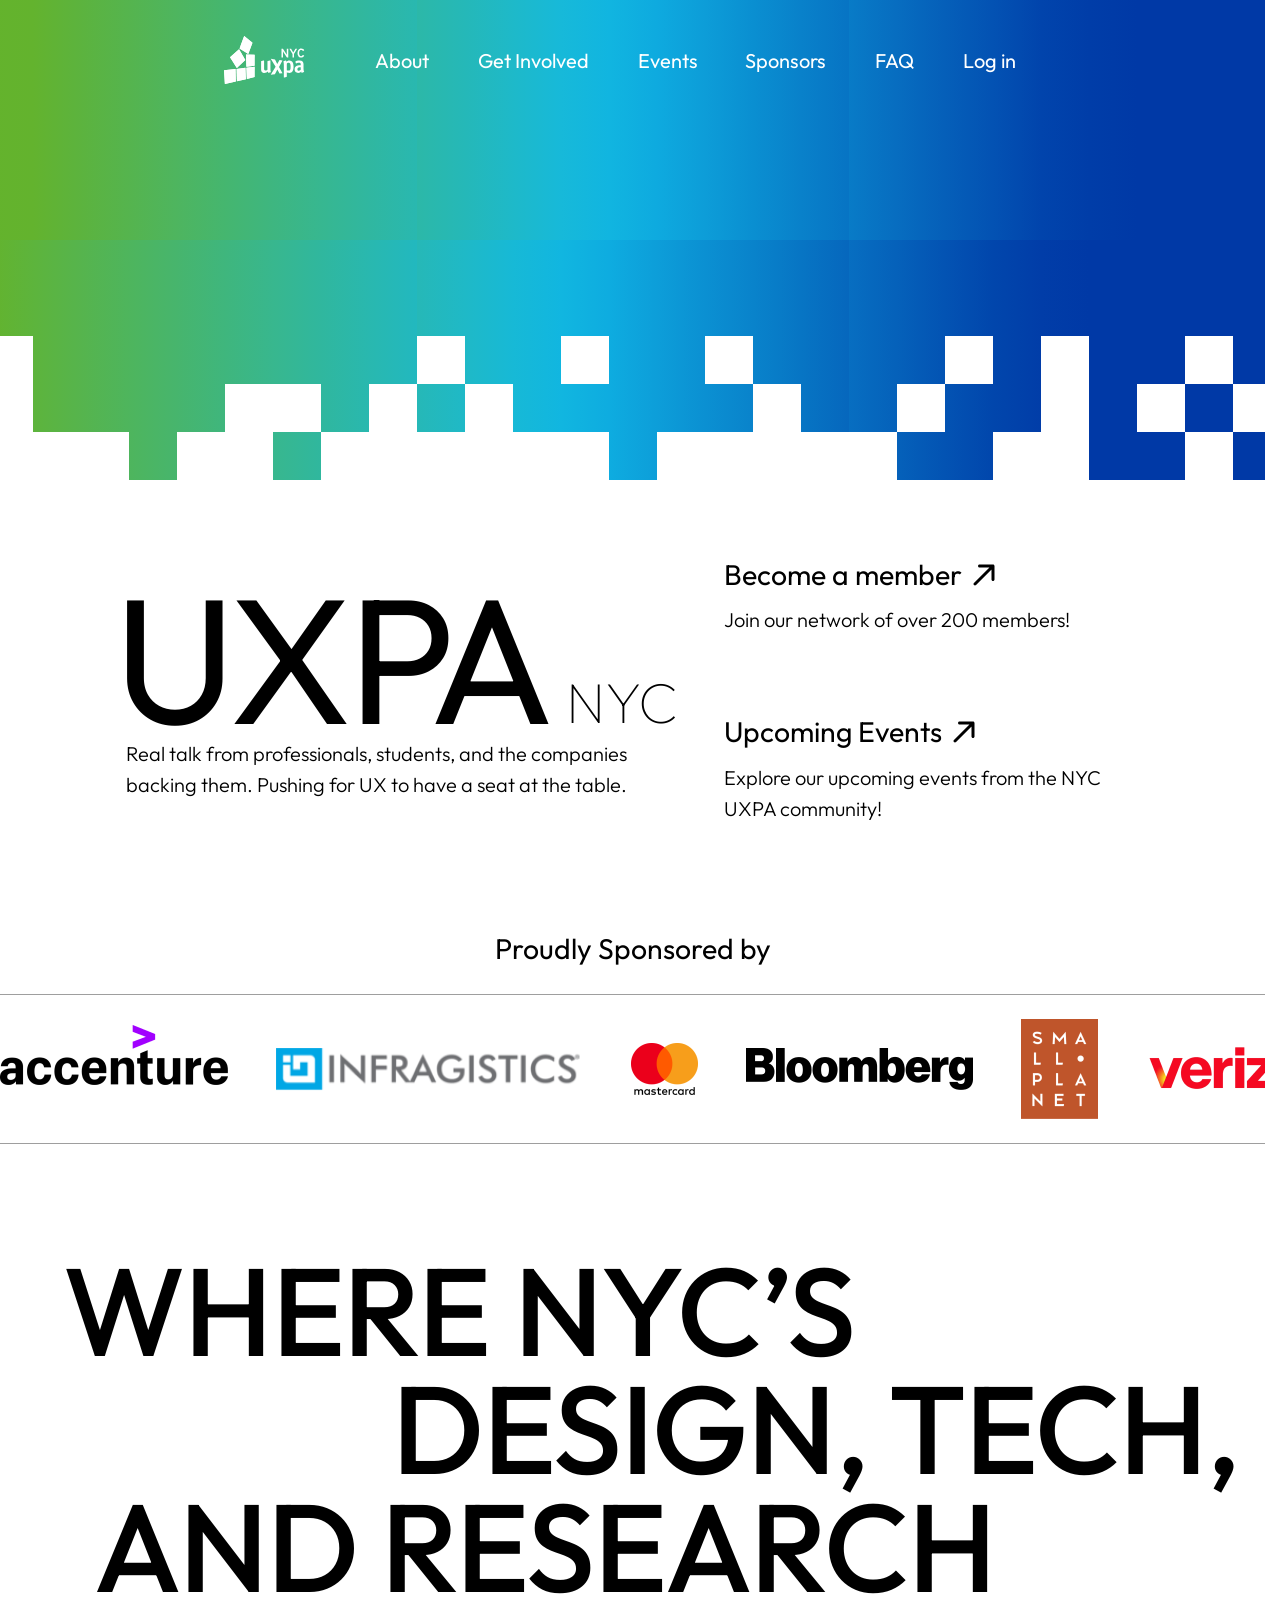
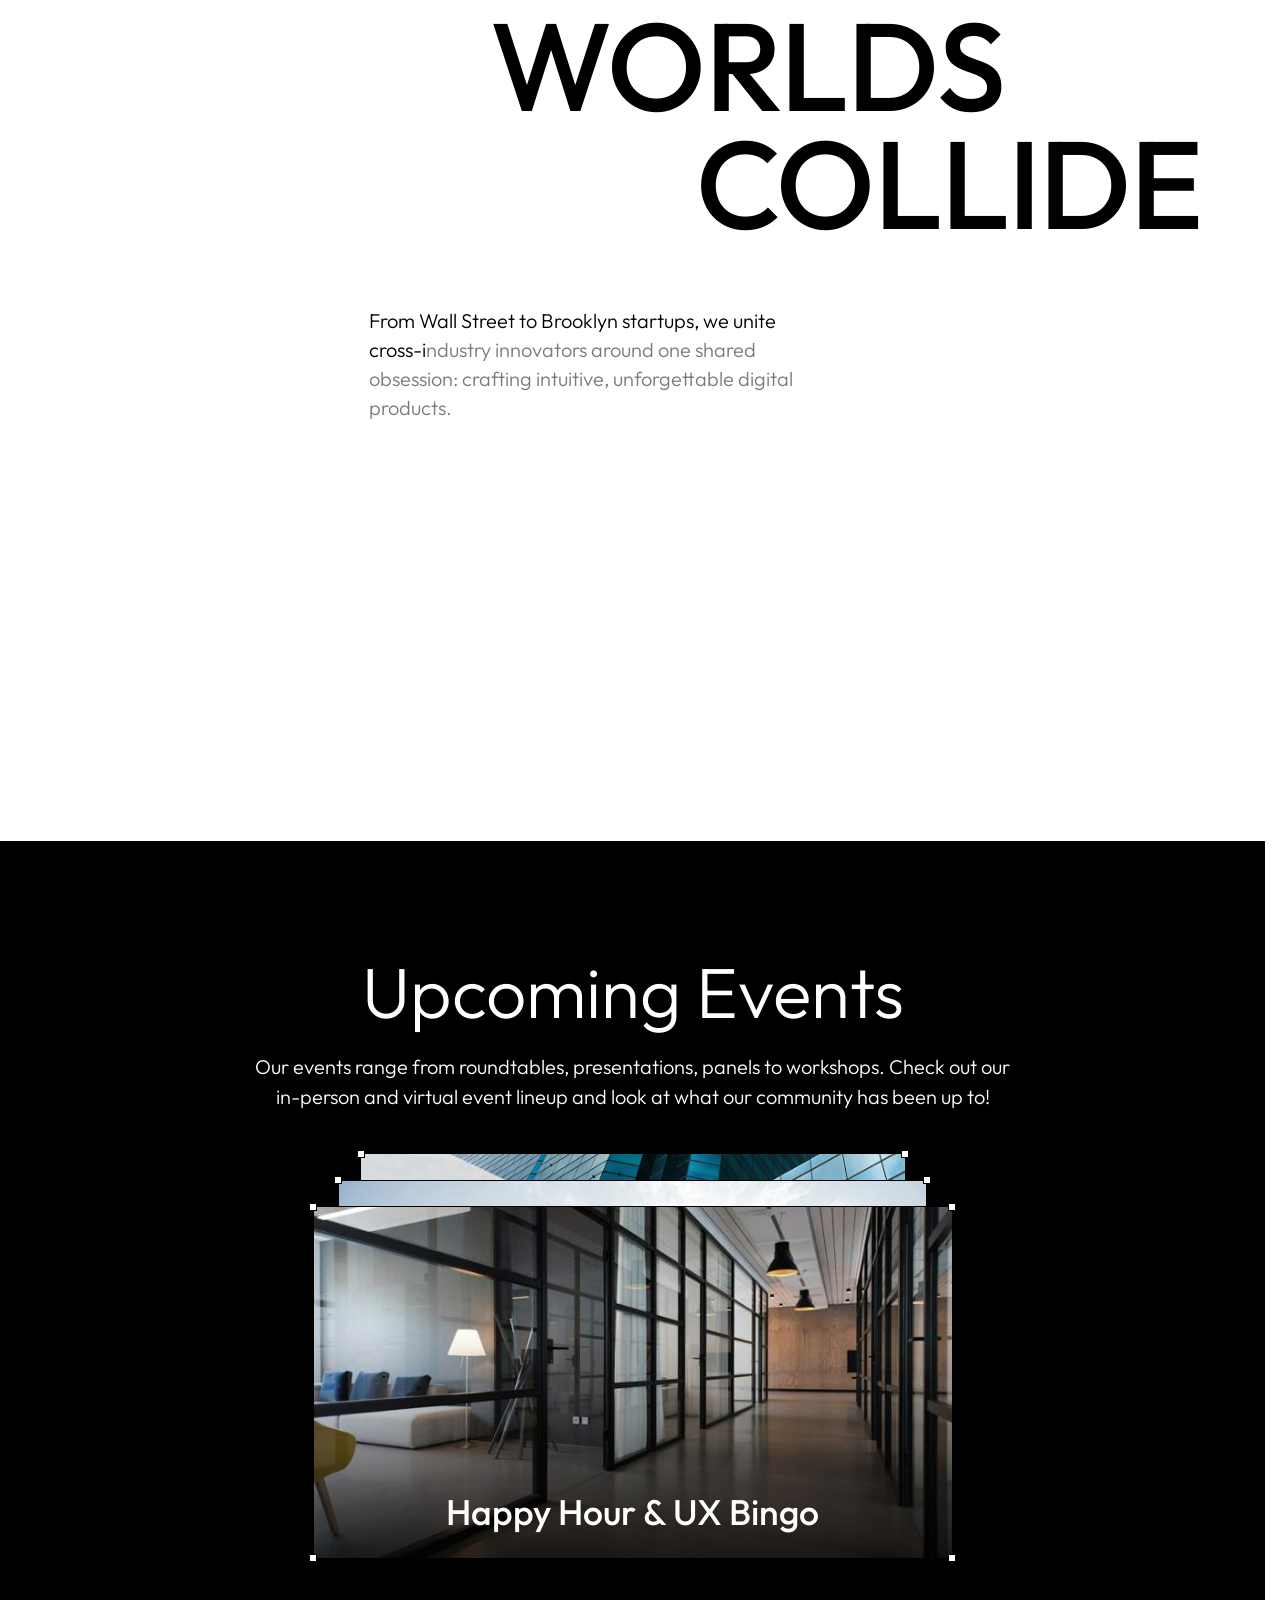
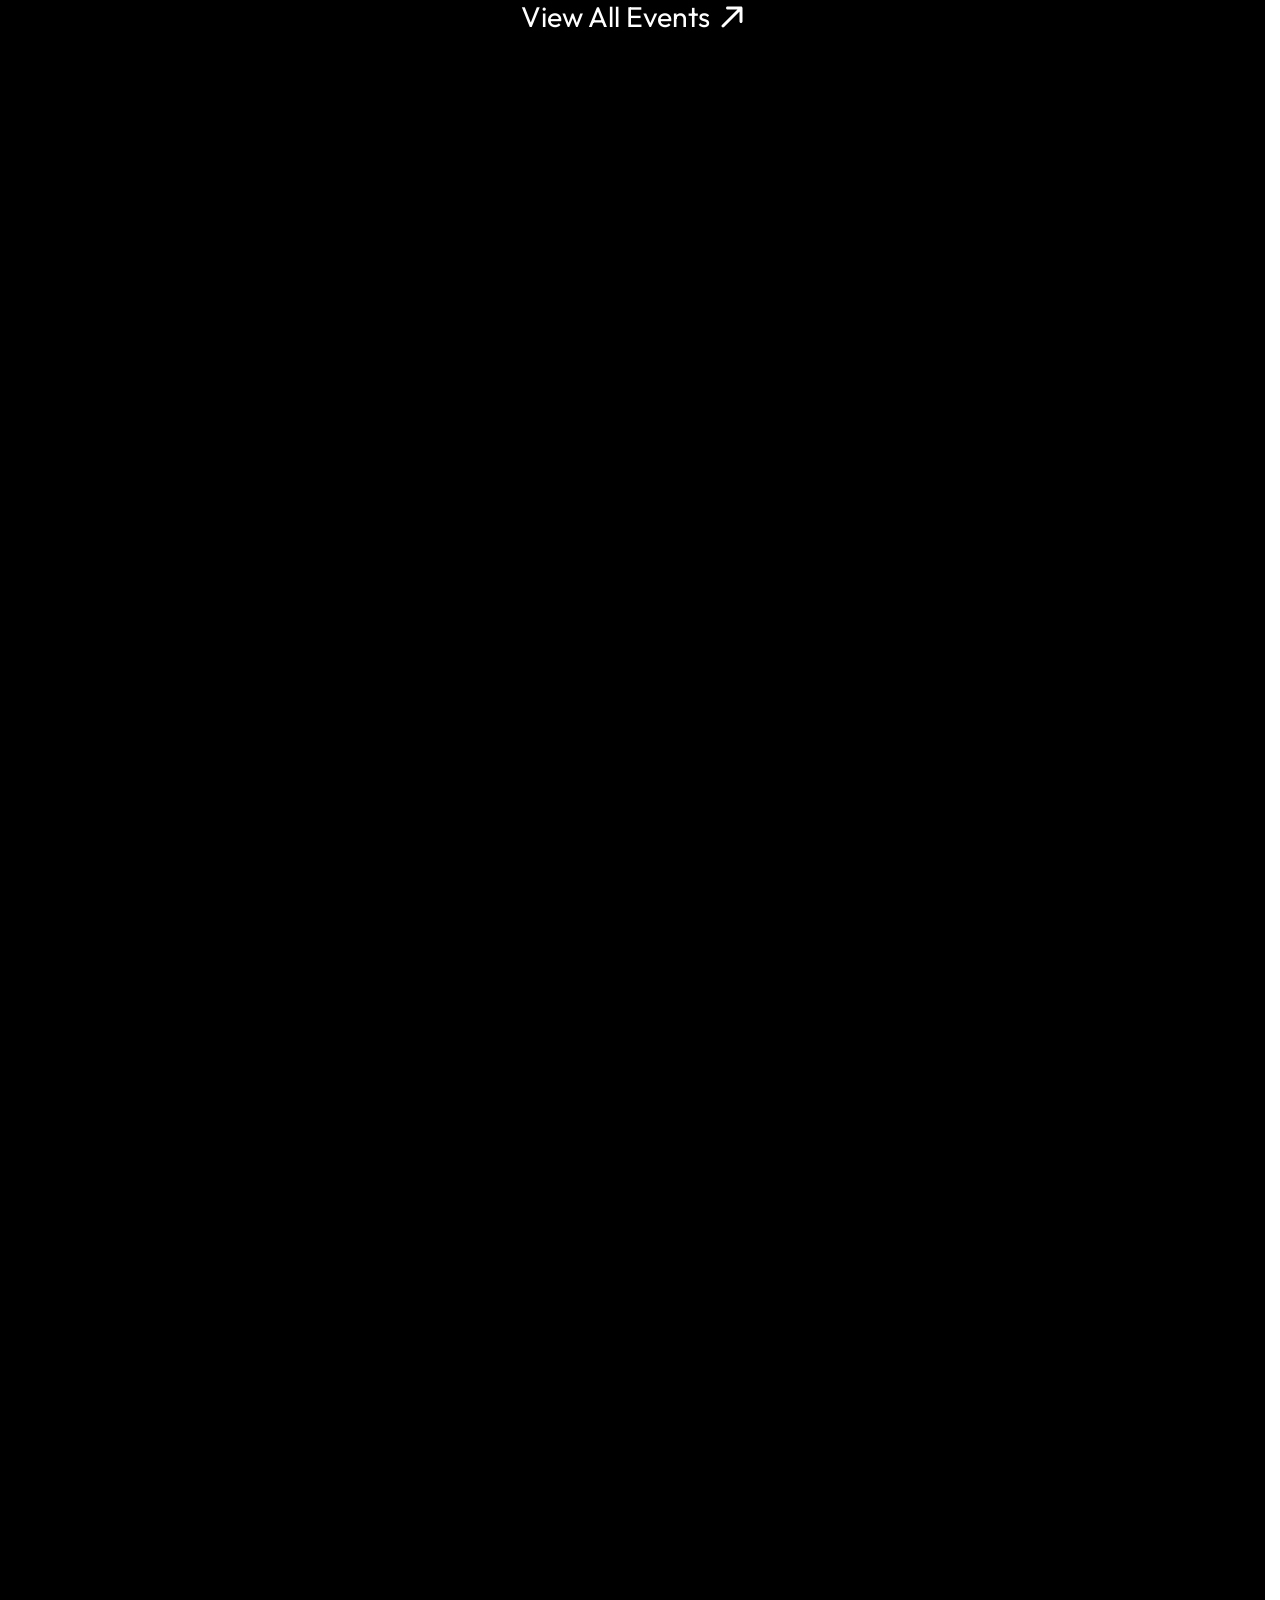
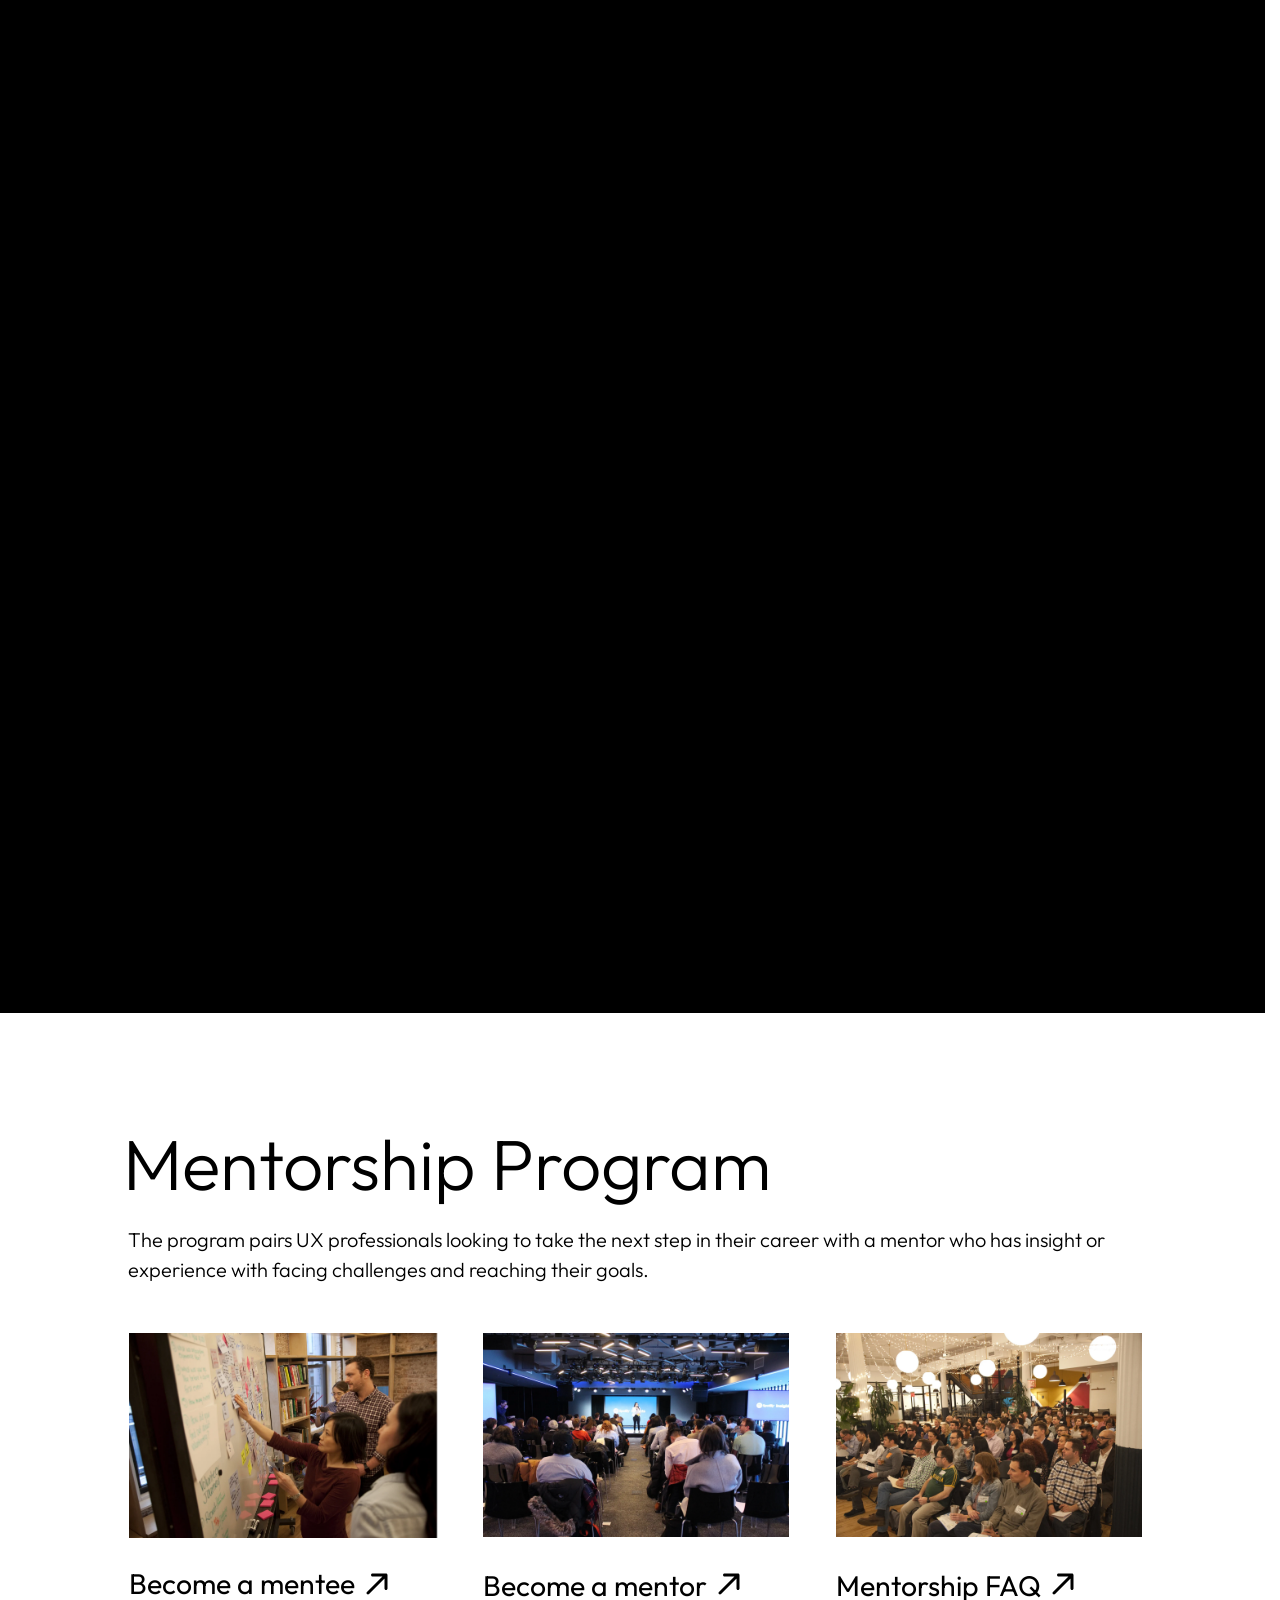
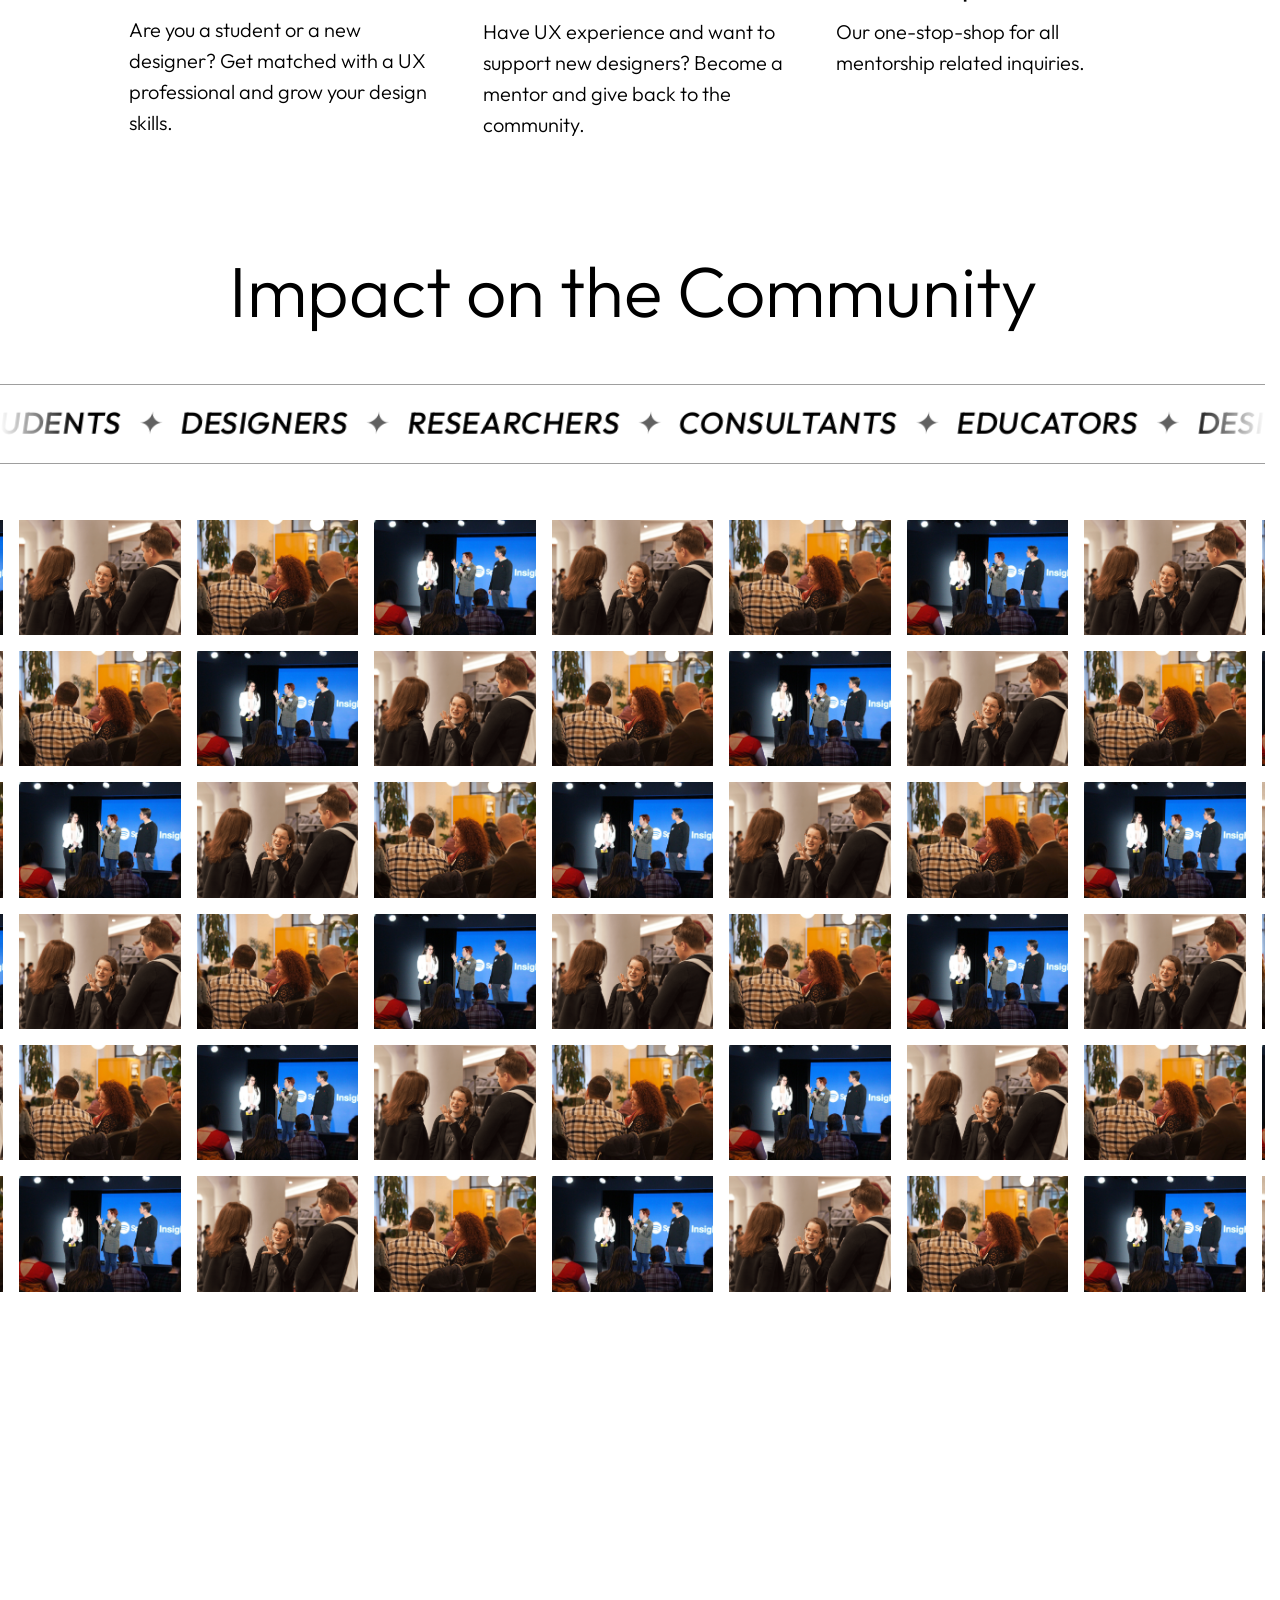
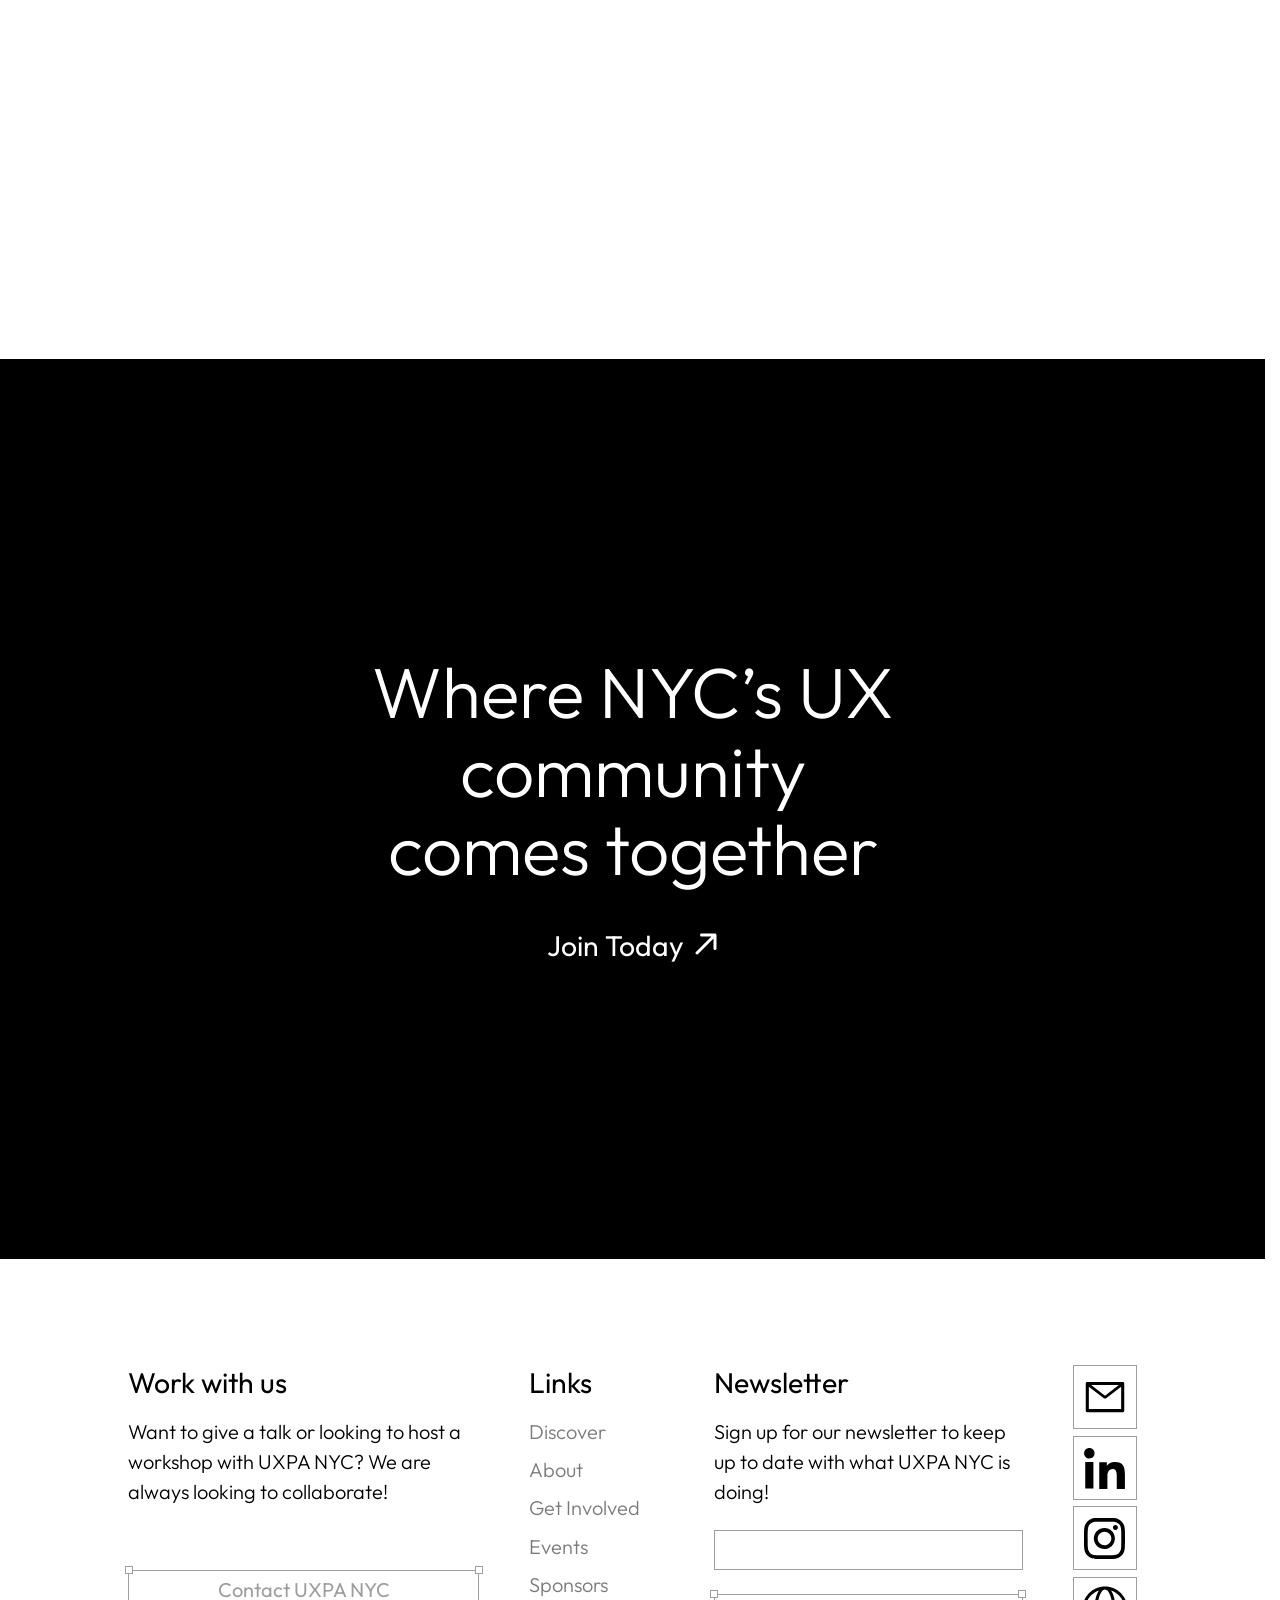
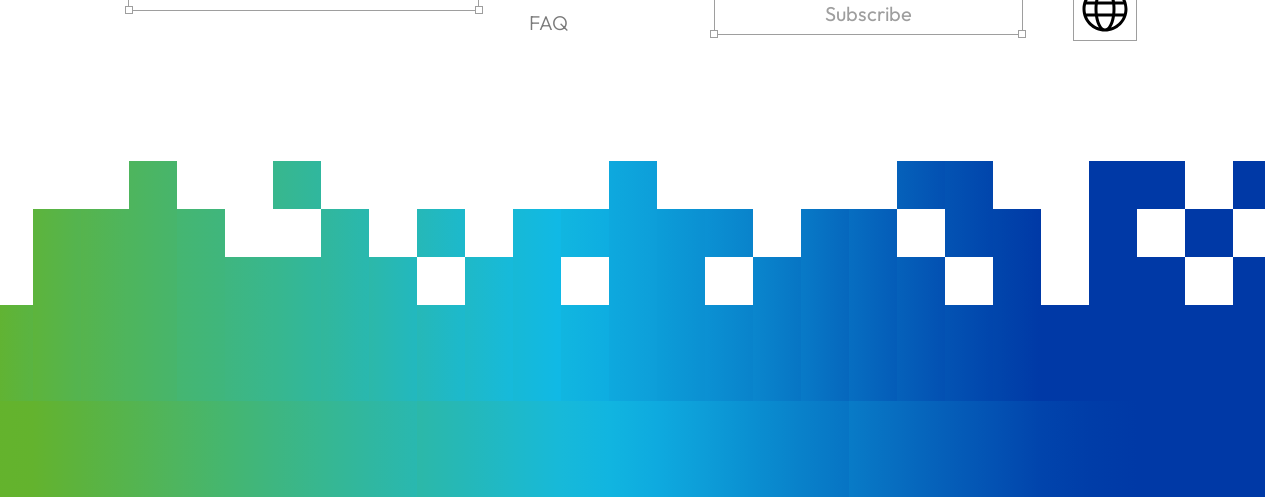
==== commit ee29891b: "Velocity marquee of member roles under Impact on the Community Co-Authored-By: Claude Opus 5.5 <nore" ====
--- a/v2/index.html
+++ b/v2/index.html
@@ -233,6 +233,15 @@
     <div class="wrap pgrid-head">
       <h2 class="section-title" id="pgrid-title">Impact on the Community</h2>
     </div>
+    <!-- Velocity marquee (after Framer's "Velocity Marquee"): drifts left, speeds up and leans
+         with the scroll speed, runs backwards when scrolling up. main.js repeats the item. -->
+    <div class="vmarquee" role="group" aria-label="Who our community is">
+      <div class="vmarquee-mask">
+        <div class="vmarquee-track">
+          <span class="vmarquee-item"><span class="vmarquee-word">Students</span><span class="vmarquee-sep" aria-hidden="true">✦</span><span class="vmarquee-word">Designers</span><span class="vmarquee-sep" aria-hidden="true">✦</span><span class="vmarquee-word">Researchers</span><span class="vmarquee-sep" aria-hidden="true">✦</span><span class="vmarquee-word">Consultants</span><span class="vmarquee-sep" aria-hidden="true">✦</span><span class="vmarquee-word">Educators</span><span class="vmarquee-sep" aria-hidden="true">✦</span><span class="vmarquee-word">Design Leaders</span><span class="vmarquee-sep" aria-hidden="true">✦</span><span class="vmarquee-word">Accessibility Specialists</span><span class="vmarquee-sep" aria-hidden="true">✦</span><span class="vmarquee-word">Product Enthusiasts</span><span class="vmarquee-sep" aria-hidden="true">✦</span><span class="vmarquee-word">Information Architects</span><span class="vmarquee-sep" aria-hidden="true">✦</span><span class="vmarquee-word">Developers</span><span class="vmarquee-sep" aria-hidden="true">✦</span><span class="vmarquee-word">Engineers</span><span class="vmarquee-sep" aria-hidden="true">✦</span></span>
+        </div>
+      </div>
+    </div>
     <div class="pgrid-rows">
       <div class="pgrid-row">
         <span class="pgrid-tile"><img src="../assets/images/about/president-welcome.jpg" alt="Tamora Petitt is welcomed as President of NYC UXPA by former President Melissa McGrath and former Vice President Barry Gottlieb" loading="lazy" decoding="async"></span>
--- a/v2/style.css
+++ b/v2/style.css
@@ -409,7 +409,7 @@
 @media (prefers-reduced-motion: no-preference) {
   .statement [data-scroll-fill] { color: var(--grey-text); }
 }
-.sf-c.is-accent { color: var(--green); }
+.sf-c.is-accent { color: var(--blue); }          /* light blue (#10bae7), the middle of the brand gradient */
 .sf-c.is-on { color: var(--ink); transition: color .1s linear; }
 
 @media (max-width: 1023px) {
@@ -1052,10 +1052,9 @@
    ========================================================= */
 .closer {
   display: grid;
-  justify-items: center;
-  align-content: start;                         /* the copy rides just under the gallery's last row */
+  place-items: center;                          /* the copy sits in the middle of the black section */
   min-height: 100svh;
-  padding: 96px var(--gutter) var(--section-gap);
+  padding: var(--section-gap) var(--gutter);
   background: var(--ink);
   color: var(--white);
   text-align: center;
@@ -1069,3 +1068,45 @@
 .closer .cta-join { margin-top: 40px; }
 .closer .cta-join .arrow { color: var(--white); }
 .pgrid + .closer { margin-top: 0; }             /* the grid's last row runs straight into it */
+
+/* =========================================================
+   Velocity marquee (after Framer's "Velocity Marquee") under the
+   "Impact on the Community" heading: the demo's band (hairlines above
+   and below, faded ends, ✦ between repeats) in the site's type and
+   colours. main.js moves and tilts the track.
+   ========================================================= */
+.vmarquee {
+  margin-top: 48px;
+  padding-block: 20px;
+  overflow: hidden;
+  border-block: 1px solid var(--grey-line);     /* same hairlines as the sponsor ticker */
+}
+.vmarquee-mask {
+  overflow: hidden;
+  -webkit-mask-image: linear-gradient(90deg, transparent 0%, #000 6%, #000 94%, transparent 100%);
+          mask-image: linear-gradient(90deg, transparent 0%, #000 6%, #000 94%, transparent 100%);
+}
+.vmarquee-track {
+  display: flex;
+  width: max-content;
+  will-change: transform;
+  font-size: clamp(22px, 2.3611vw, 34px);       /* 34px at 1440, as in the demo */
+  font-weight: 500;
+  line-height: 1.25;
+  letter-spacing: .02em;
+  text-transform: uppercase;
+  color: var(--ink);
+  user-select: none;
+  -webkit-user-select: none;
+}
+.vmarquee-item {
+  display: inline-flex;
+  flex: none;
+  align-items: center;
+  white-space: pre;
+}
+.vmarquee-sep {
+  padding: 0 .55em;
+  opacity: .62;
+}
+.vmarquee + .pgrid-rows { margin-top: 48px; }
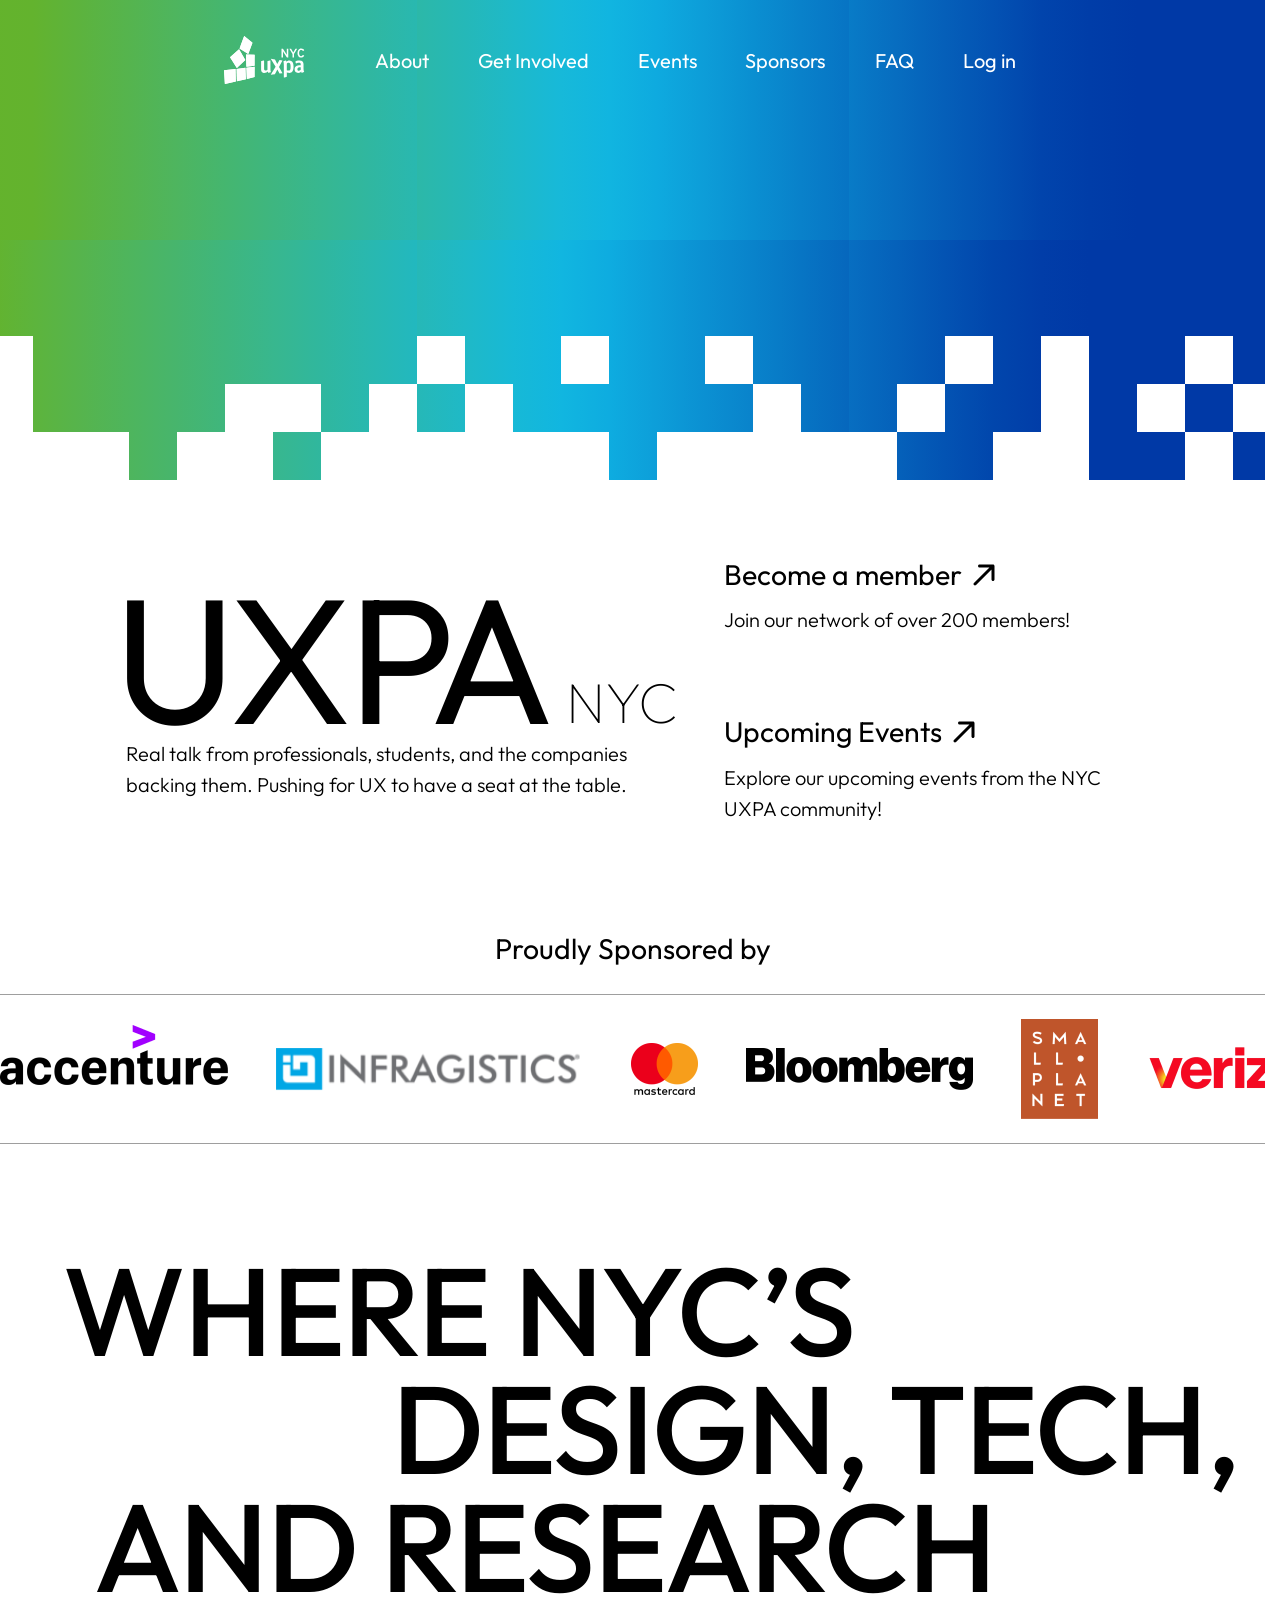
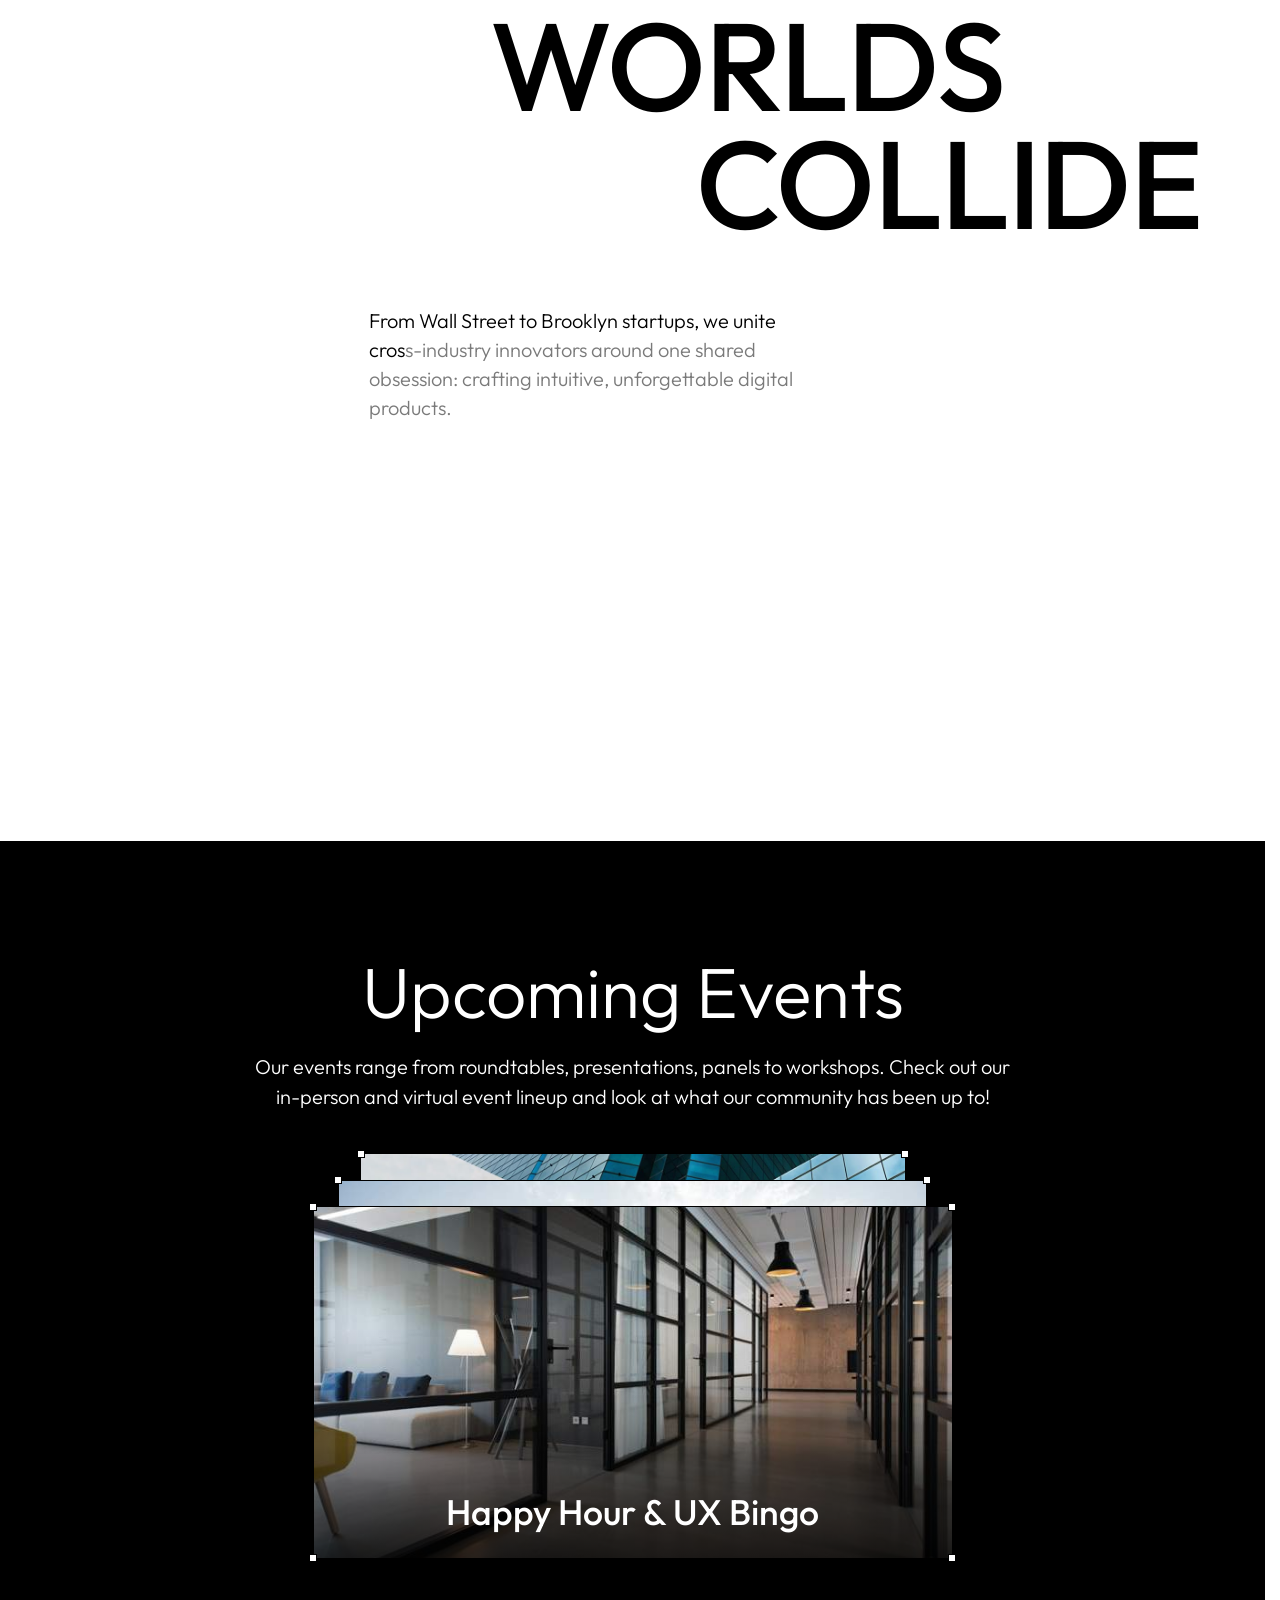
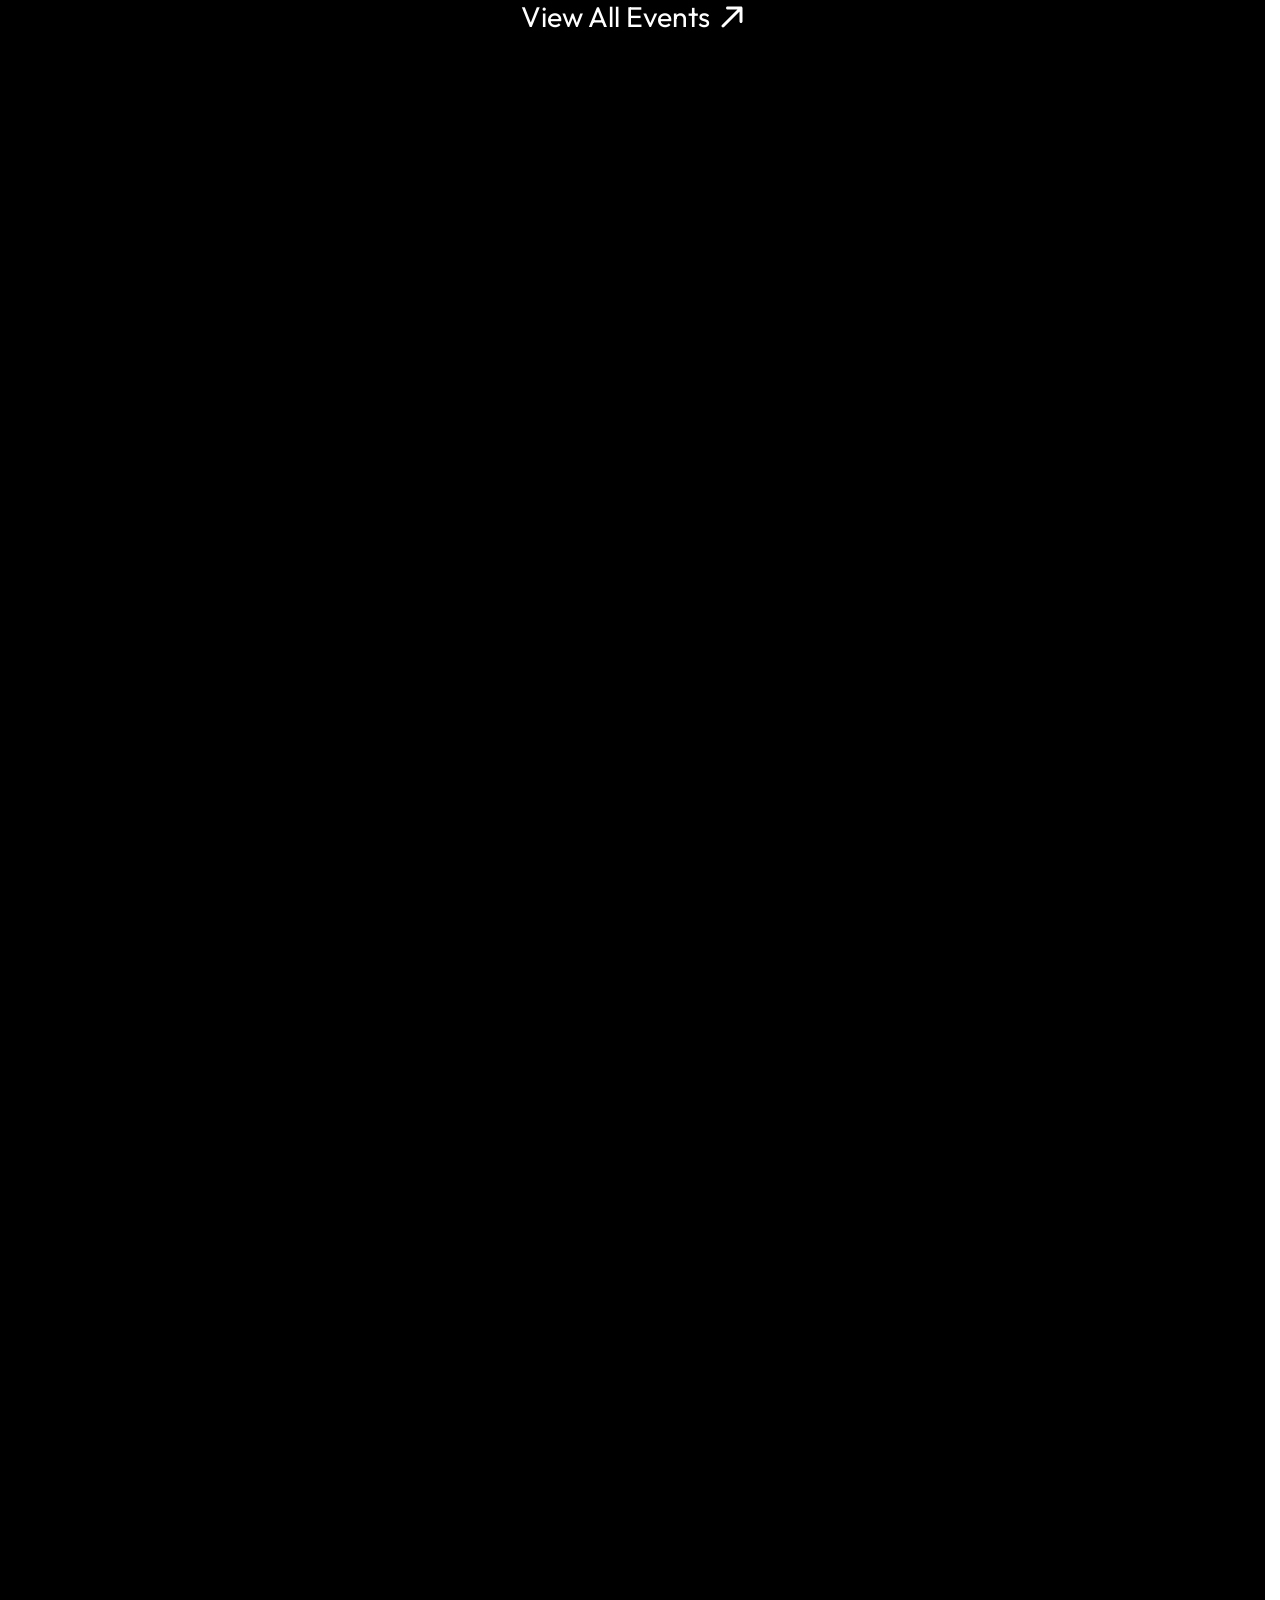
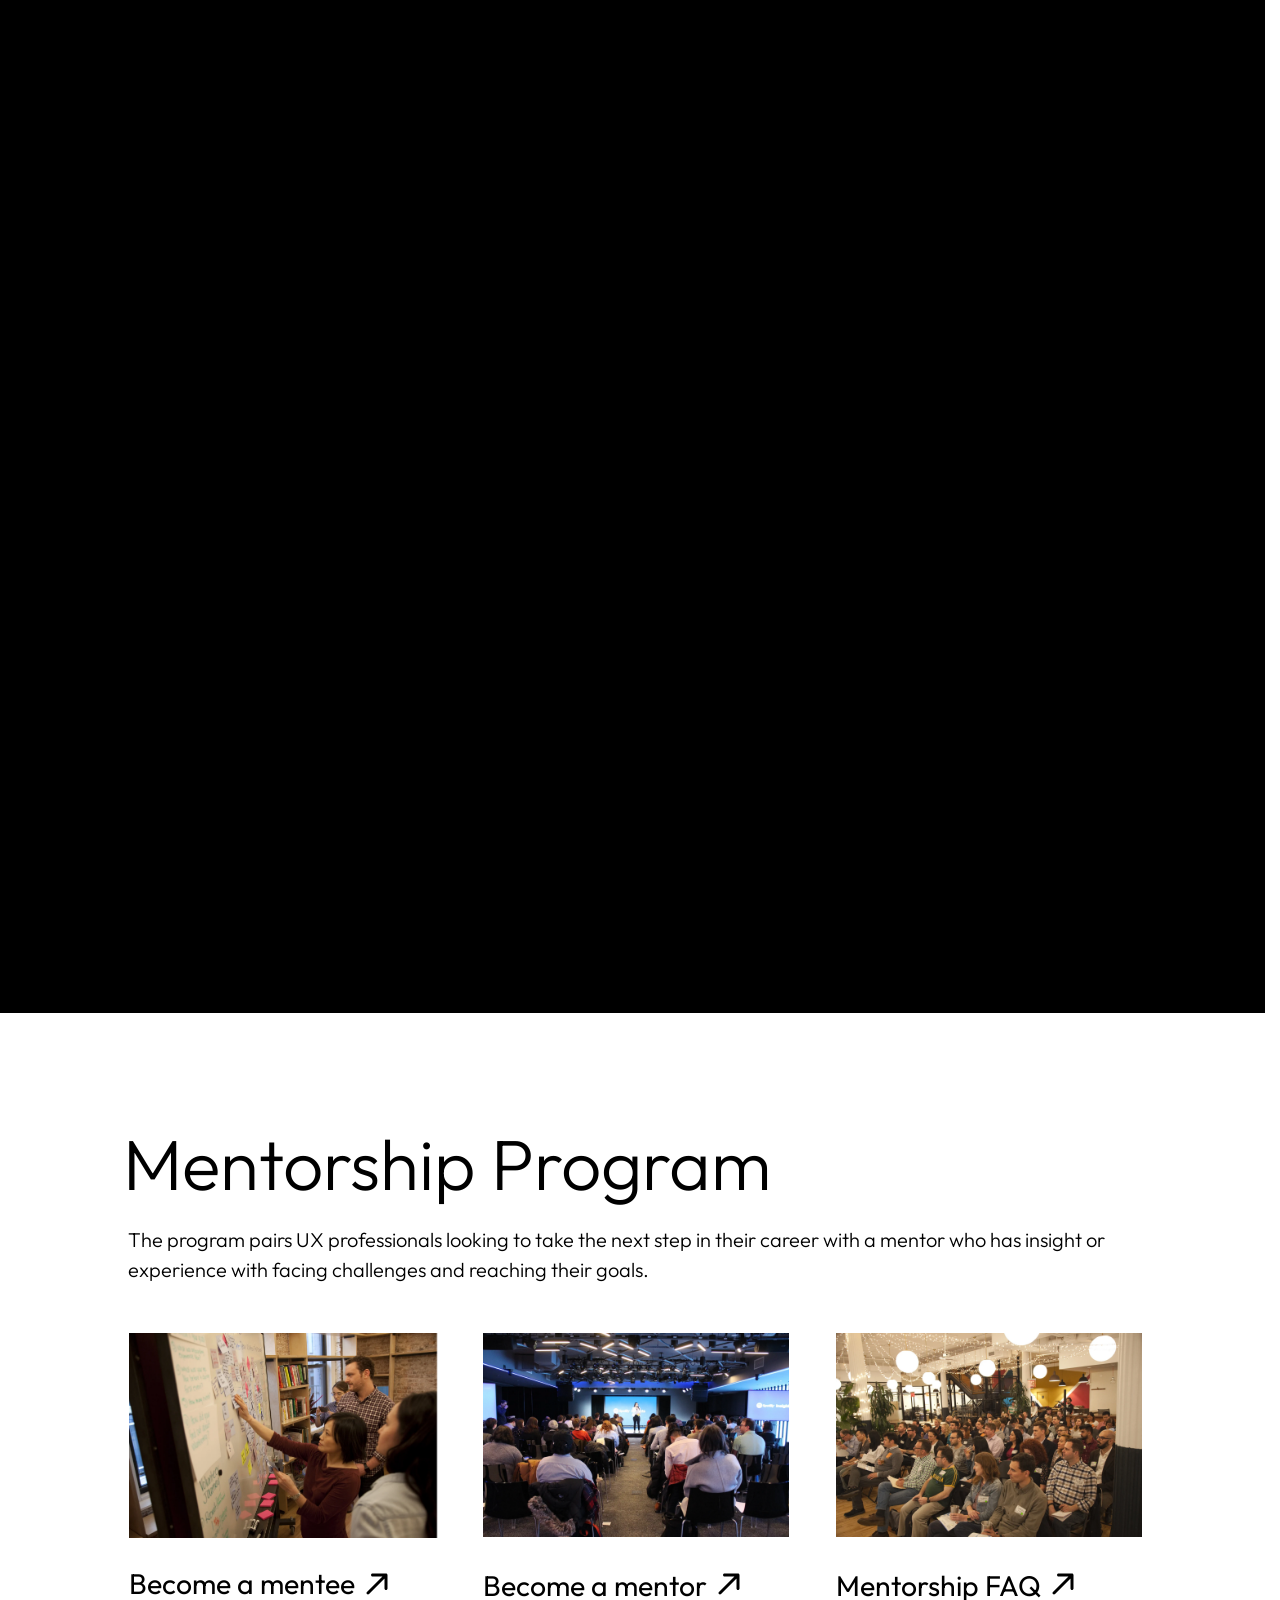
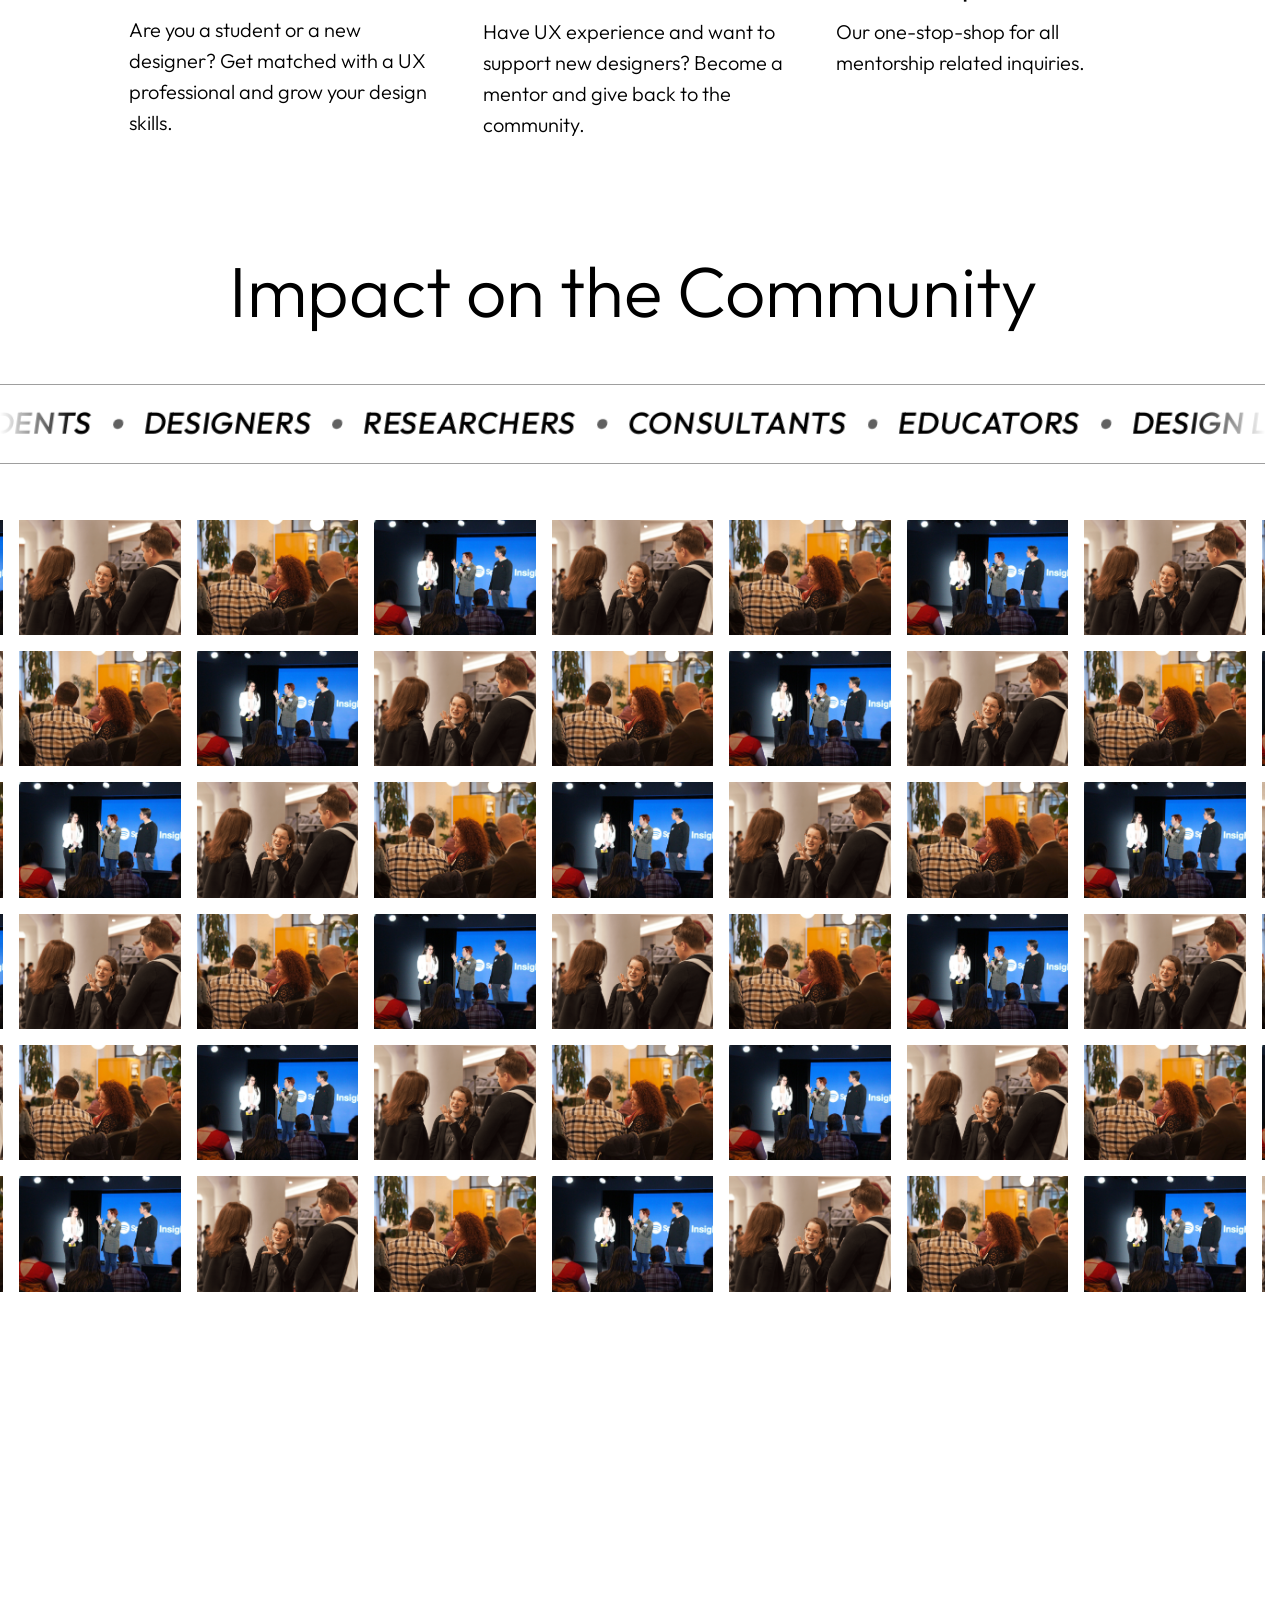
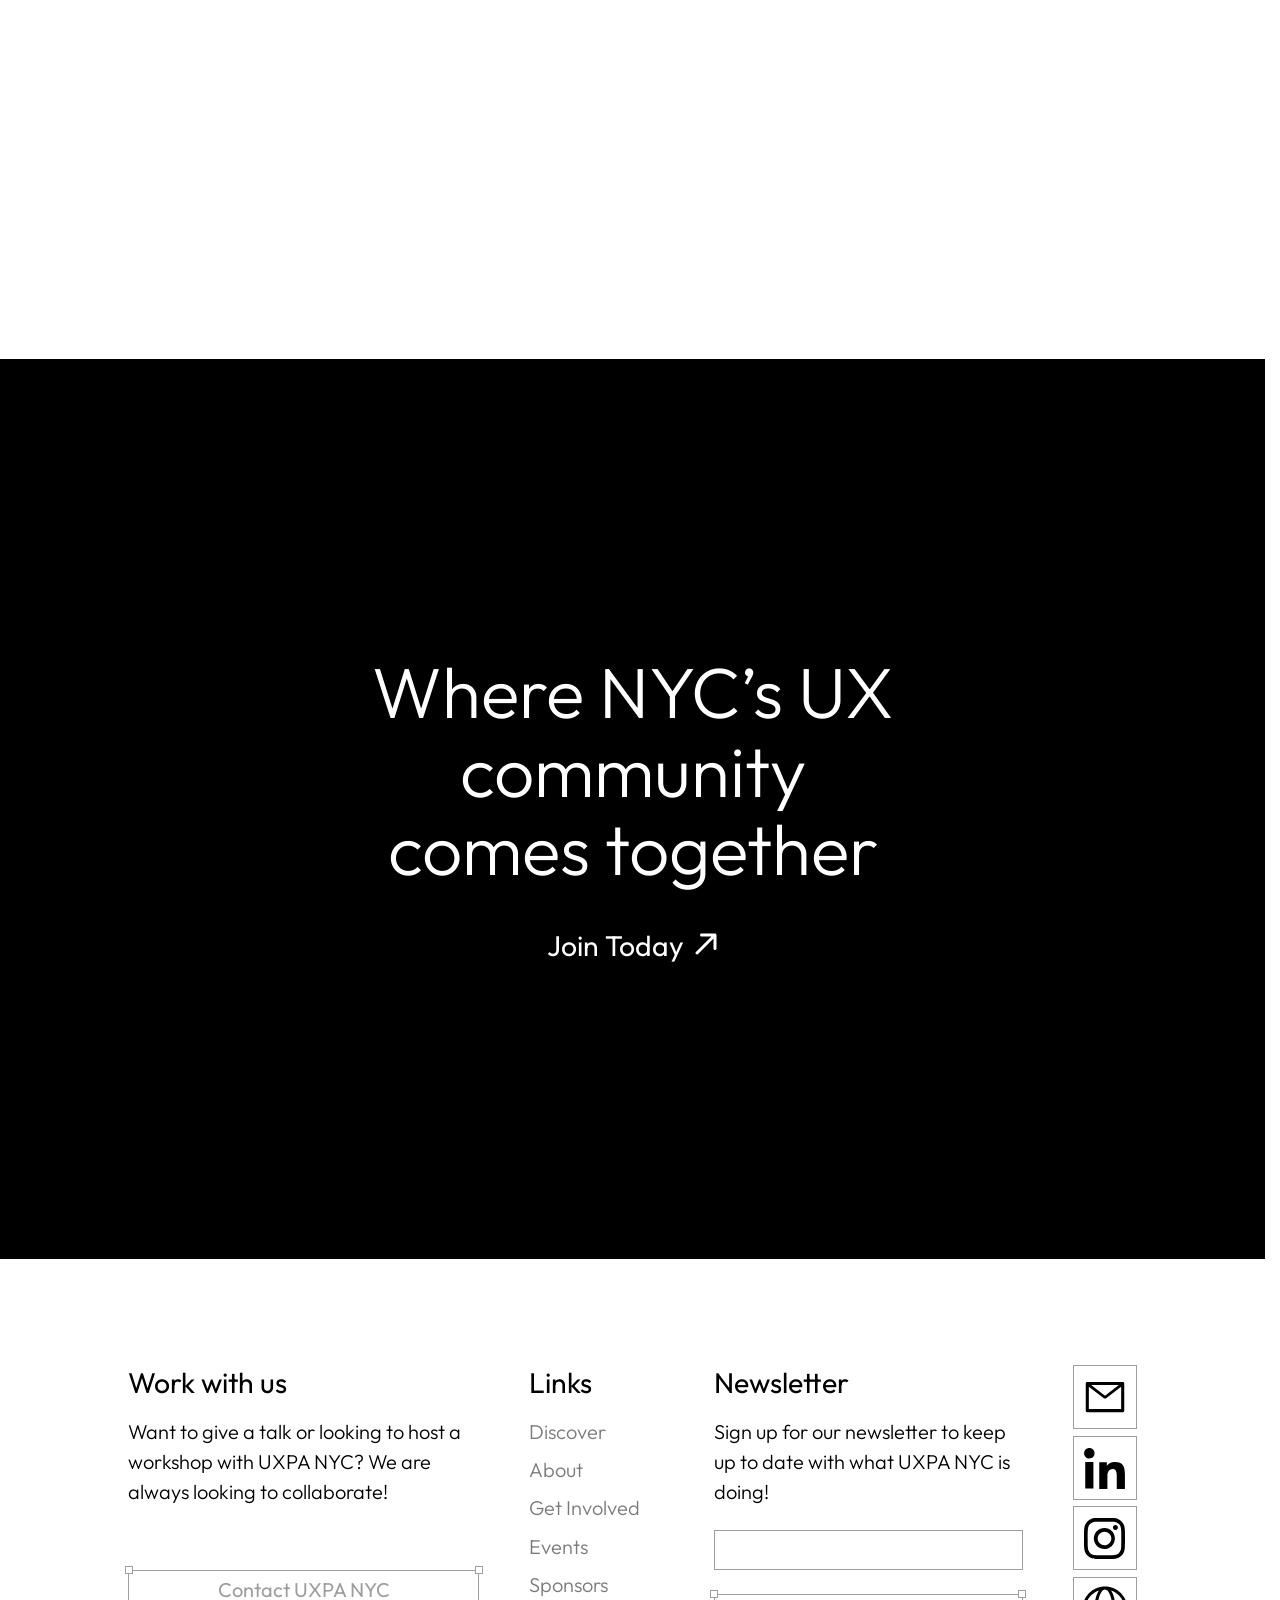
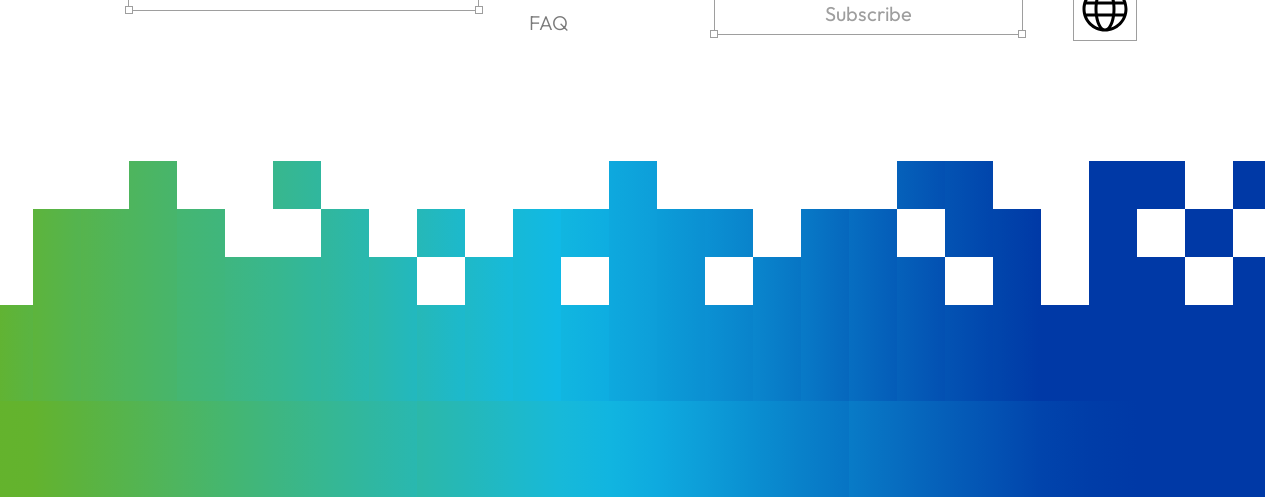
==== commit 4ce069fc: "Marquee: circle between words instead of a star Co-Authored-By: Claude Opus 5.5 <noreply@anthropic.c" ====
--- a/v2/index.html
+++ b/v2/index.html
@@ -238,7 +238,7 @@
     <div class="vmarquee" role="group" aria-label="Who our community is">
       <div class="vmarquee-mask">
         <div class="vmarquee-track">
-          <span class="vmarquee-item"><span class="vmarquee-word">Students</span><span class="vmarquee-sep" aria-hidden="true">✦</span><span class="vmarquee-word">Designers</span><span class="vmarquee-sep" aria-hidden="true">✦</span><span class="vmarquee-word">Researchers</span><span class="vmarquee-sep" aria-hidden="true">✦</span><span class="vmarquee-word">Consultants</span><span class="vmarquee-sep" aria-hidden="true">✦</span><span class="vmarquee-word">Educators</span><span class="vmarquee-sep" aria-hidden="true">✦</span><span class="vmarquee-word">Design Leaders</span><span class="vmarquee-sep" aria-hidden="true">✦</span><span class="vmarquee-word">Accessibility Specialists</span><span class="vmarquee-sep" aria-hidden="true">✦</span><span class="vmarquee-word">Product Enthusiasts</span><span class="vmarquee-sep" aria-hidden="true">✦</span><span class="vmarquee-word">Information Architects</span><span class="vmarquee-sep" aria-hidden="true">✦</span><span class="vmarquee-word">Developers</span><span class="vmarquee-sep" aria-hidden="true">✦</span><span class="vmarquee-word">Engineers</span><span class="vmarquee-sep" aria-hidden="true">✦</span></span>
+          <span class="vmarquee-item"><span class="vmarquee-word">Students</span><span class="vmarquee-sep" aria-hidden="true"></span><span class="vmarquee-word">Designers</span><span class="vmarquee-sep" aria-hidden="true"></span><span class="vmarquee-word">Researchers</span><span class="vmarquee-sep" aria-hidden="true"></span><span class="vmarquee-word">Consultants</span><span class="vmarquee-sep" aria-hidden="true"></span><span class="vmarquee-word">Educators</span><span class="vmarquee-sep" aria-hidden="true"></span><span class="vmarquee-word">Design Leaders</span><span class="vmarquee-sep" aria-hidden="true"></span><span class="vmarquee-word">Accessibility Specialists</span><span class="vmarquee-sep" aria-hidden="true"></span><span class="vmarquee-word">Product Enthusiasts</span><span class="vmarquee-sep" aria-hidden="true"></span><span class="vmarquee-word">Information Architects</span><span class="vmarquee-sep" aria-hidden="true"></span><span class="vmarquee-word">Developers</span><span class="vmarquee-sep" aria-hidden="true"></span><span class="vmarquee-word">Engineers</span><span class="vmarquee-sep" aria-hidden="true"></span></span>
         </div>
       </div>
     </div>
--- a/v2/style.css
+++ b/v2/style.css
@@ -1072,7 +1072,7 @@
 /* =========================================================
    Velocity marquee (after Framer's "Velocity Marquee") under the
    "Impact on the Community" heading: the demo's band (hairlines above
-   and below, faded ends, ✦ between repeats) in the site's type and
+   and below, faded ends, a circle between words) in the site's type and
    colours. main.js moves and tilts the track.
    ========================================================= */
 .vmarquee {
@@ -1105,8 +1105,13 @@
   align-items: center;
   white-space: pre;
 }
-.vmarquee-sep {
-  padding: 0 .55em;
+.vmarquee-sep {                                  /* a small filled circle between the words */
+  flex: none;
+  width: .32em;
+  height: .32em;
+  margin: 0 .7em;
+  border-radius: 50%;
+  background: currentColor;
   opacity: .62;
 }
 .vmarquee + .pgrid-rows { margin-top: 48px; }
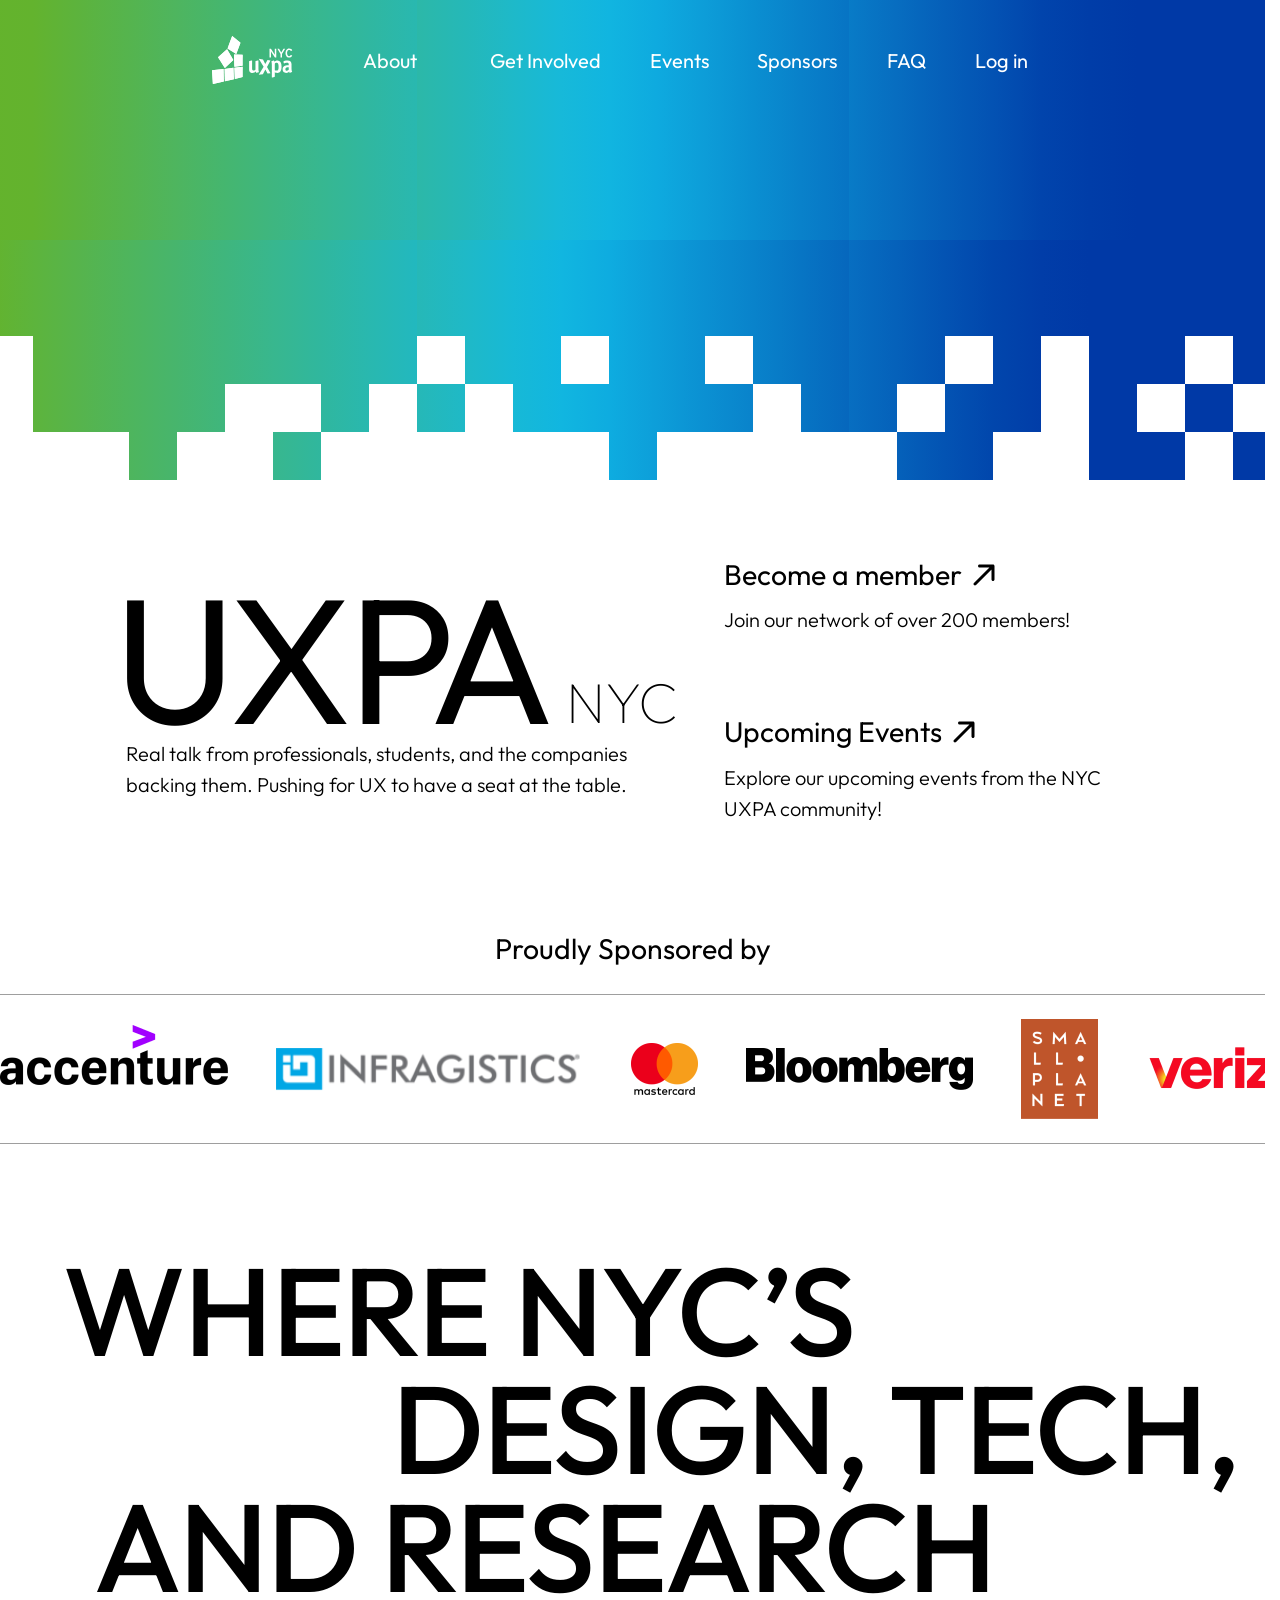
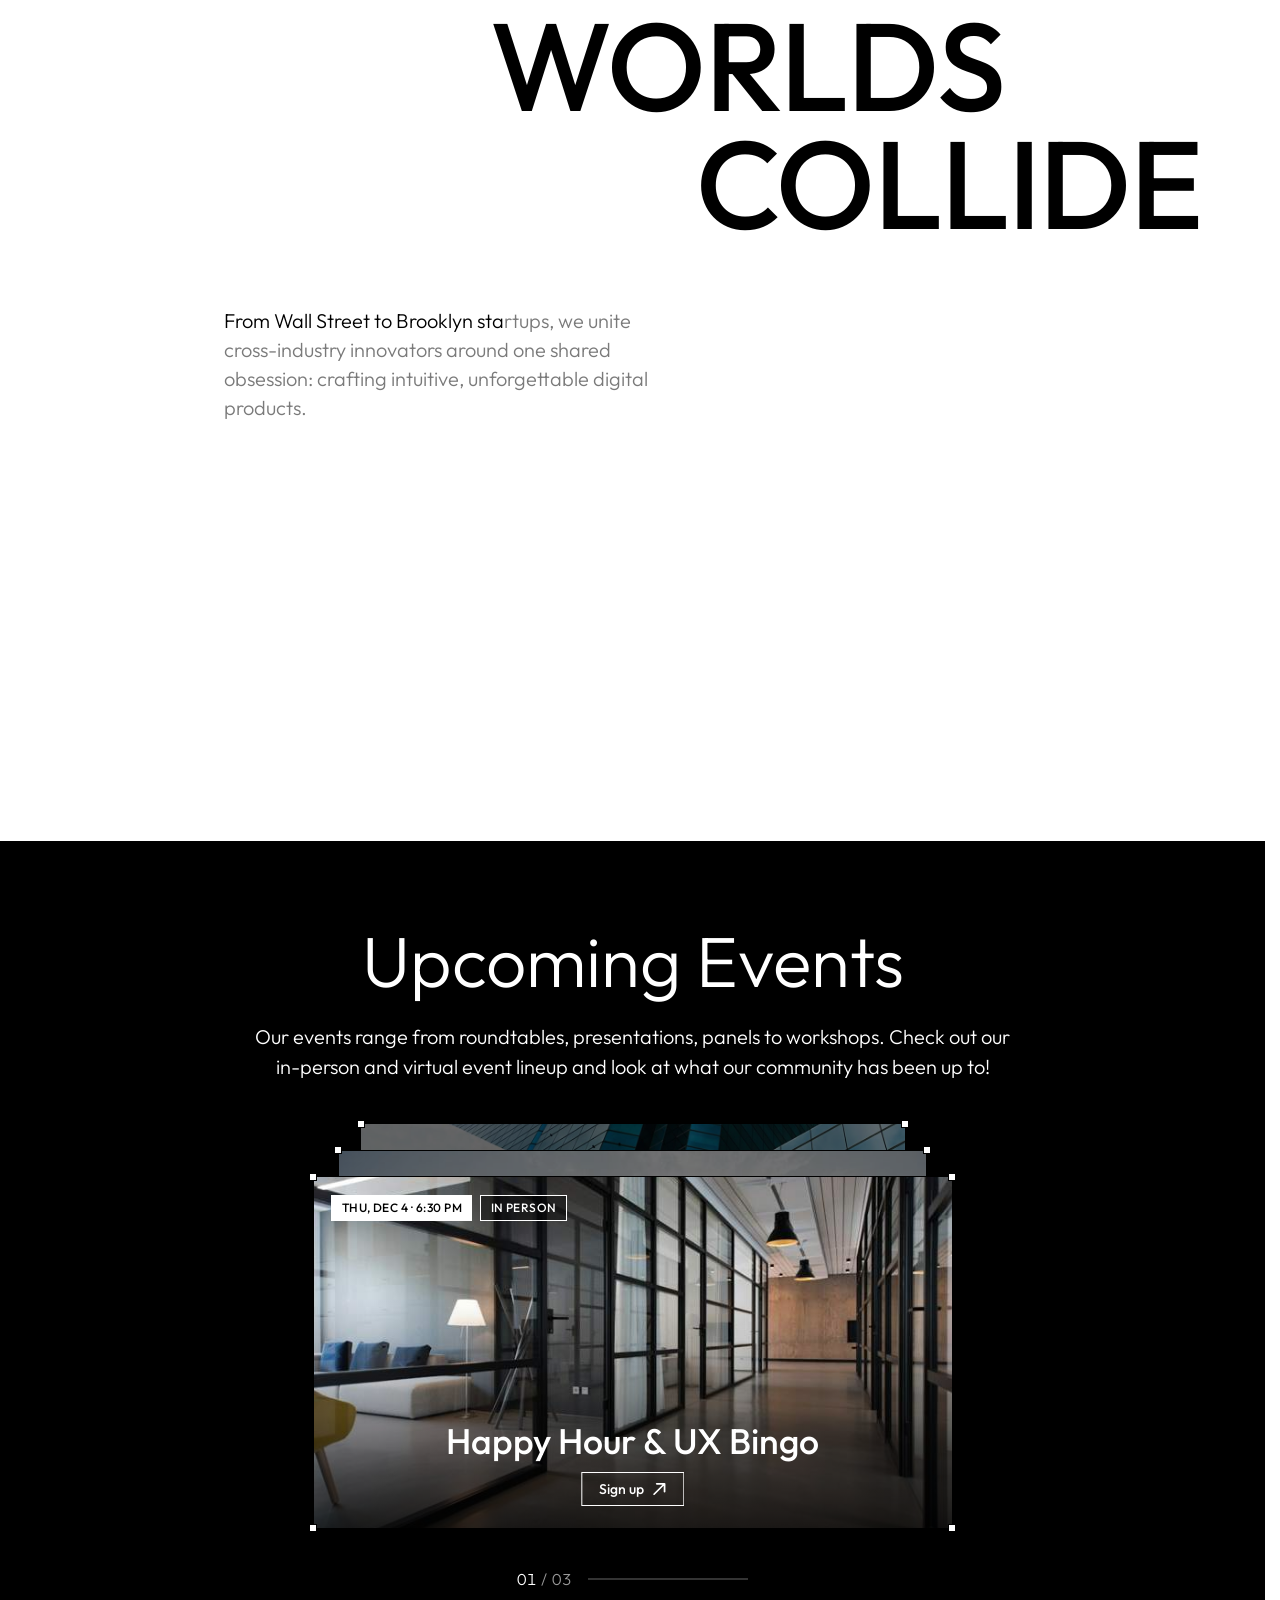
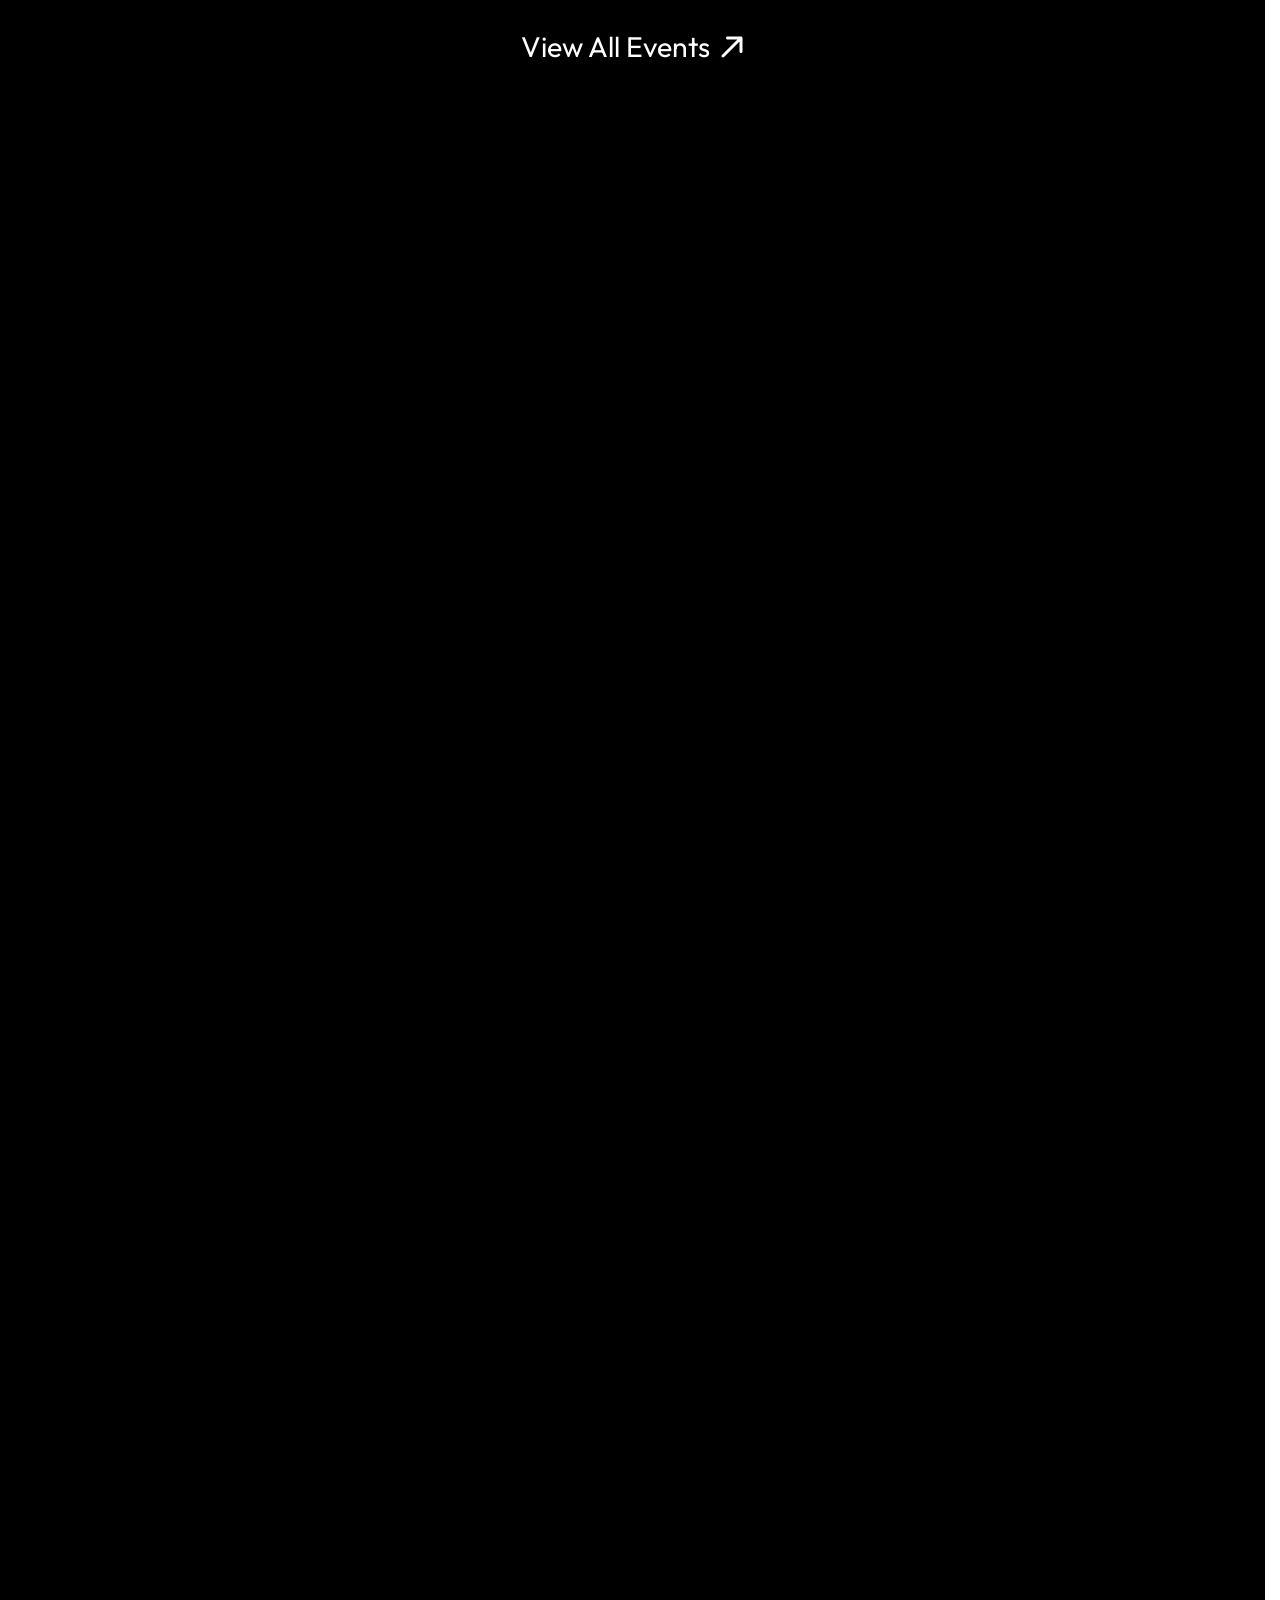
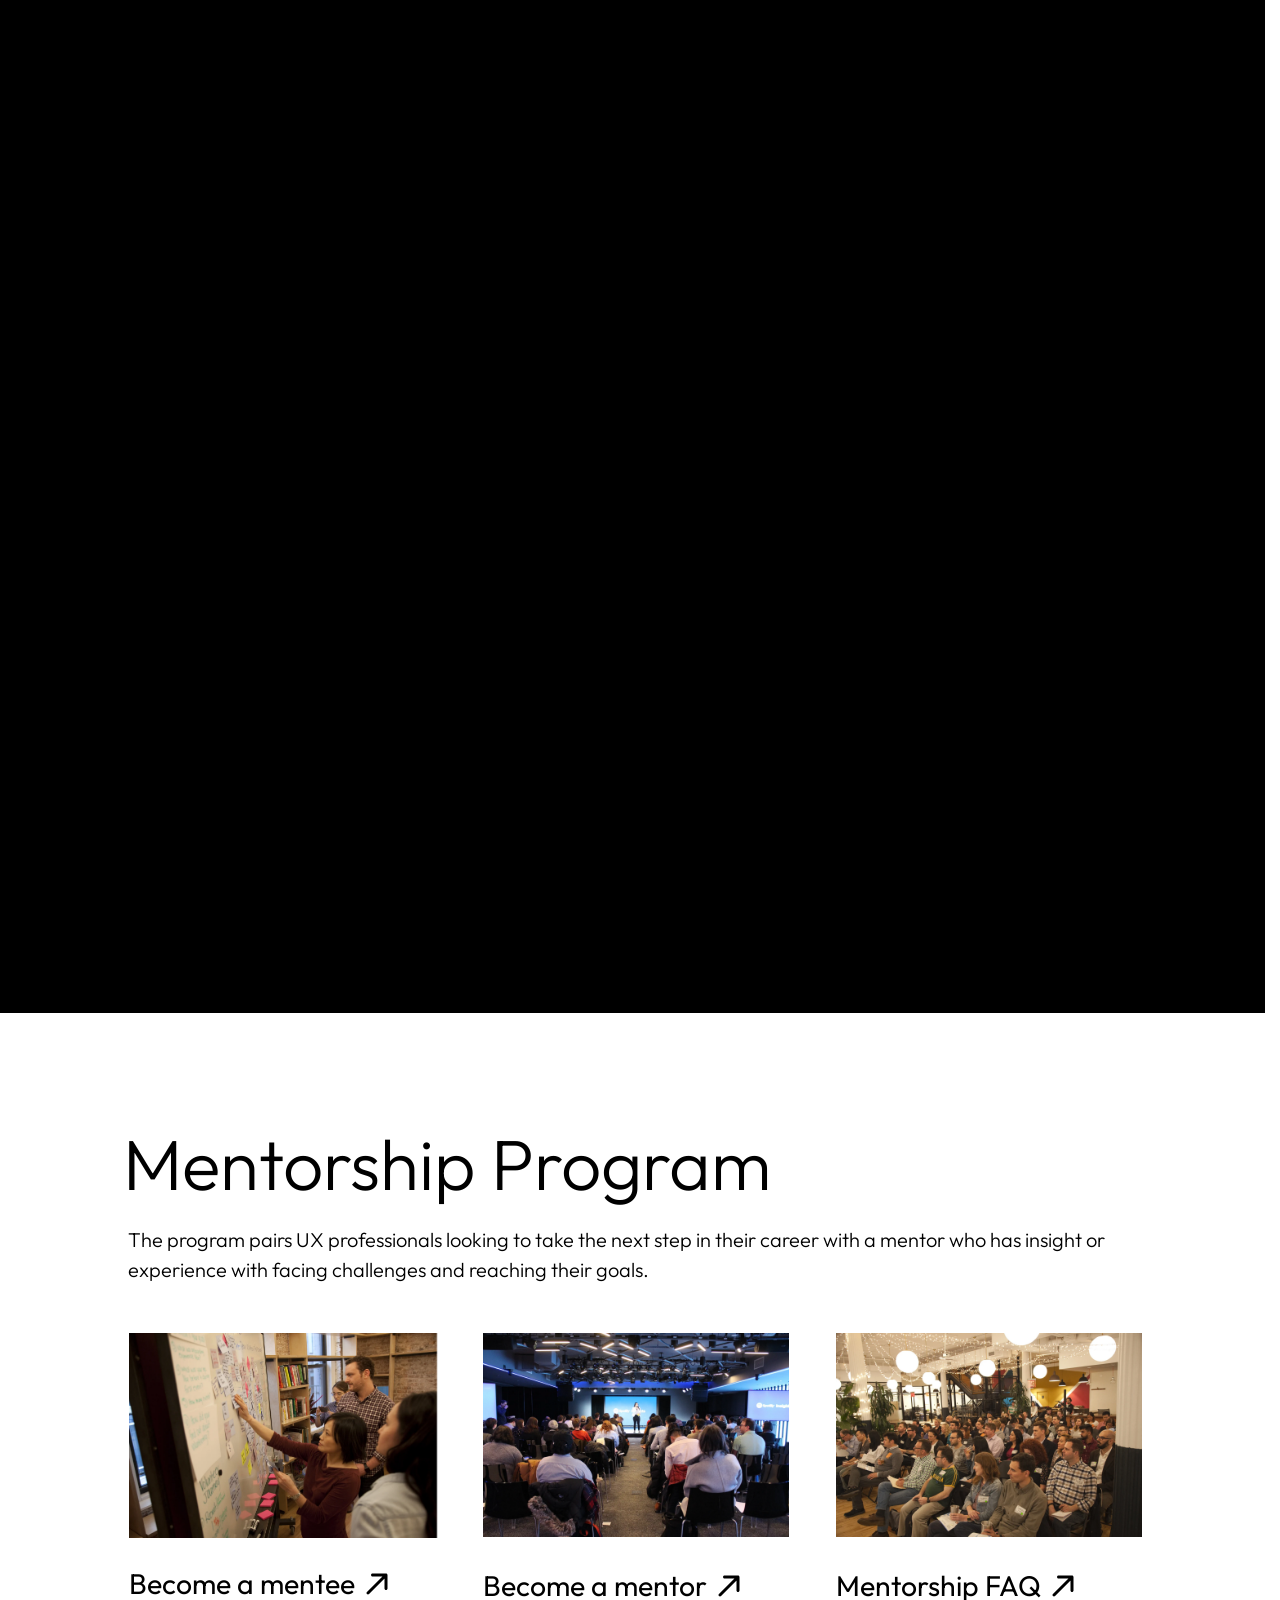
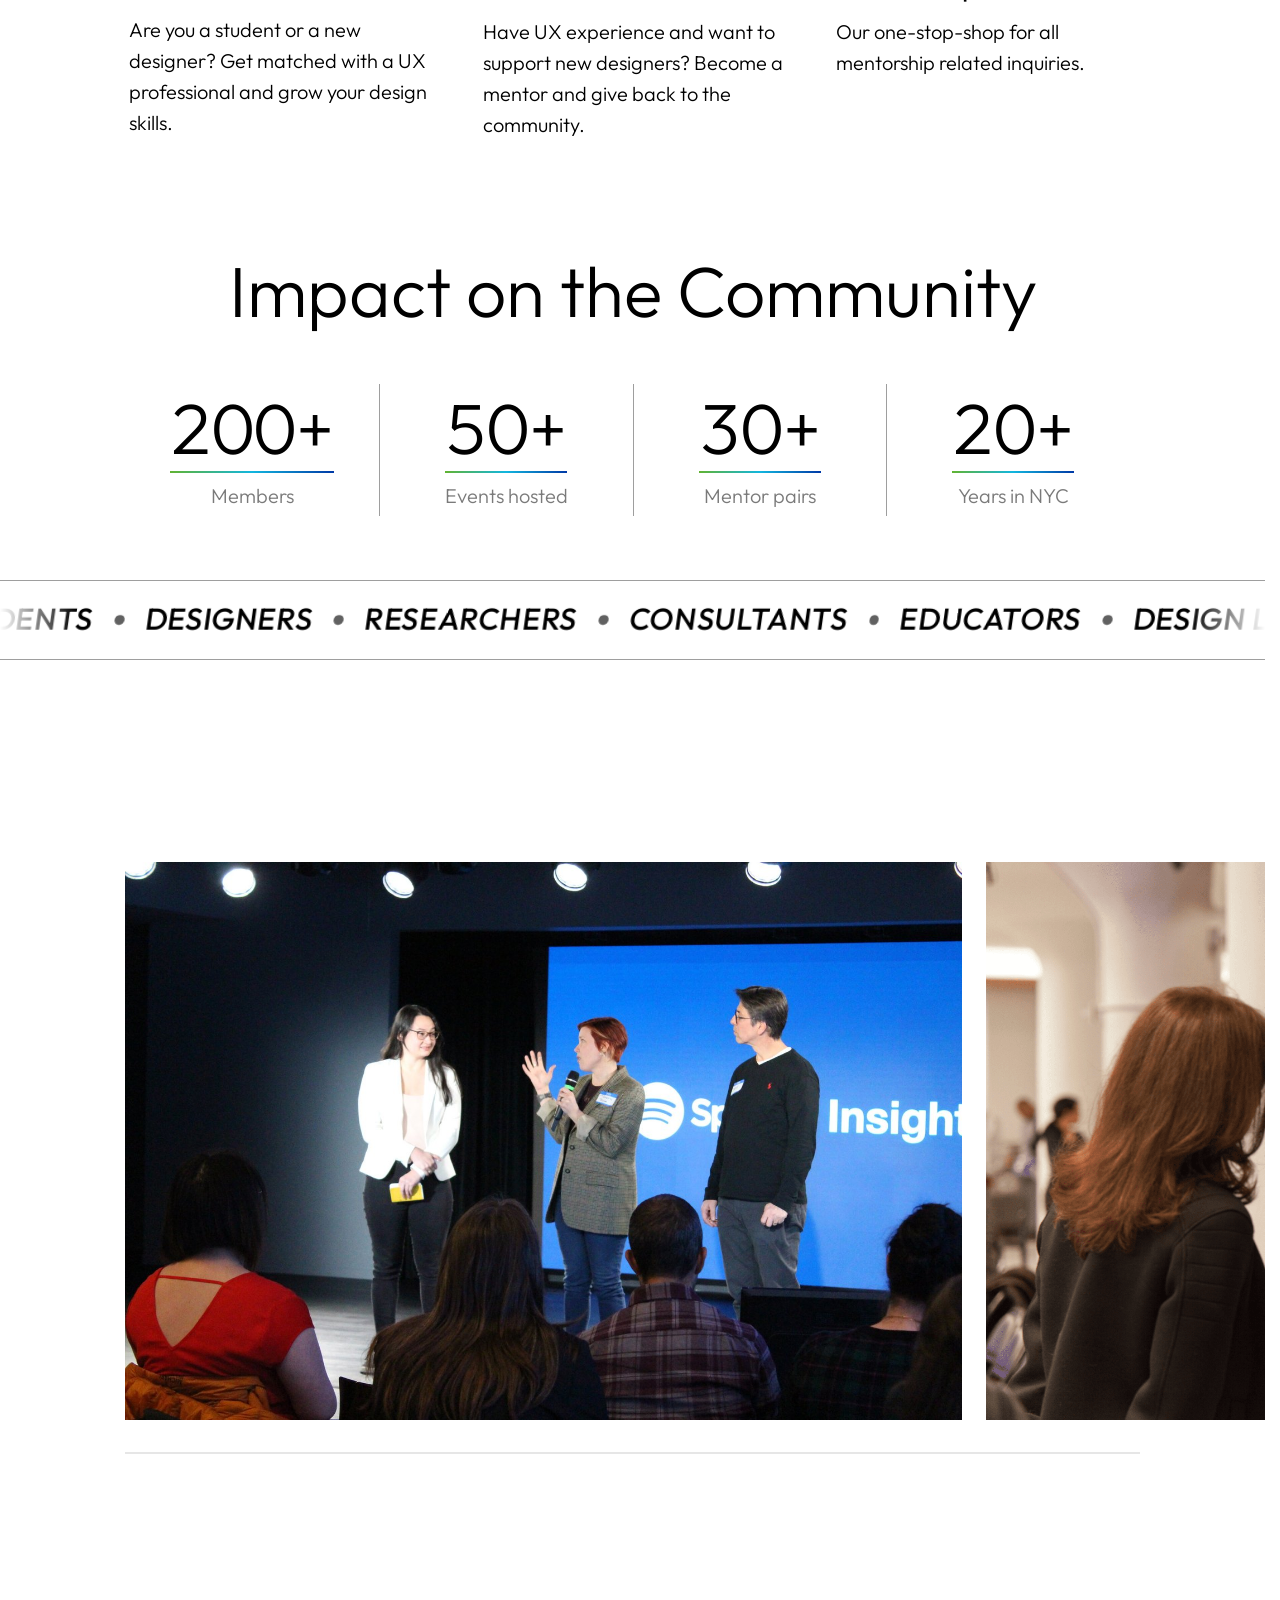
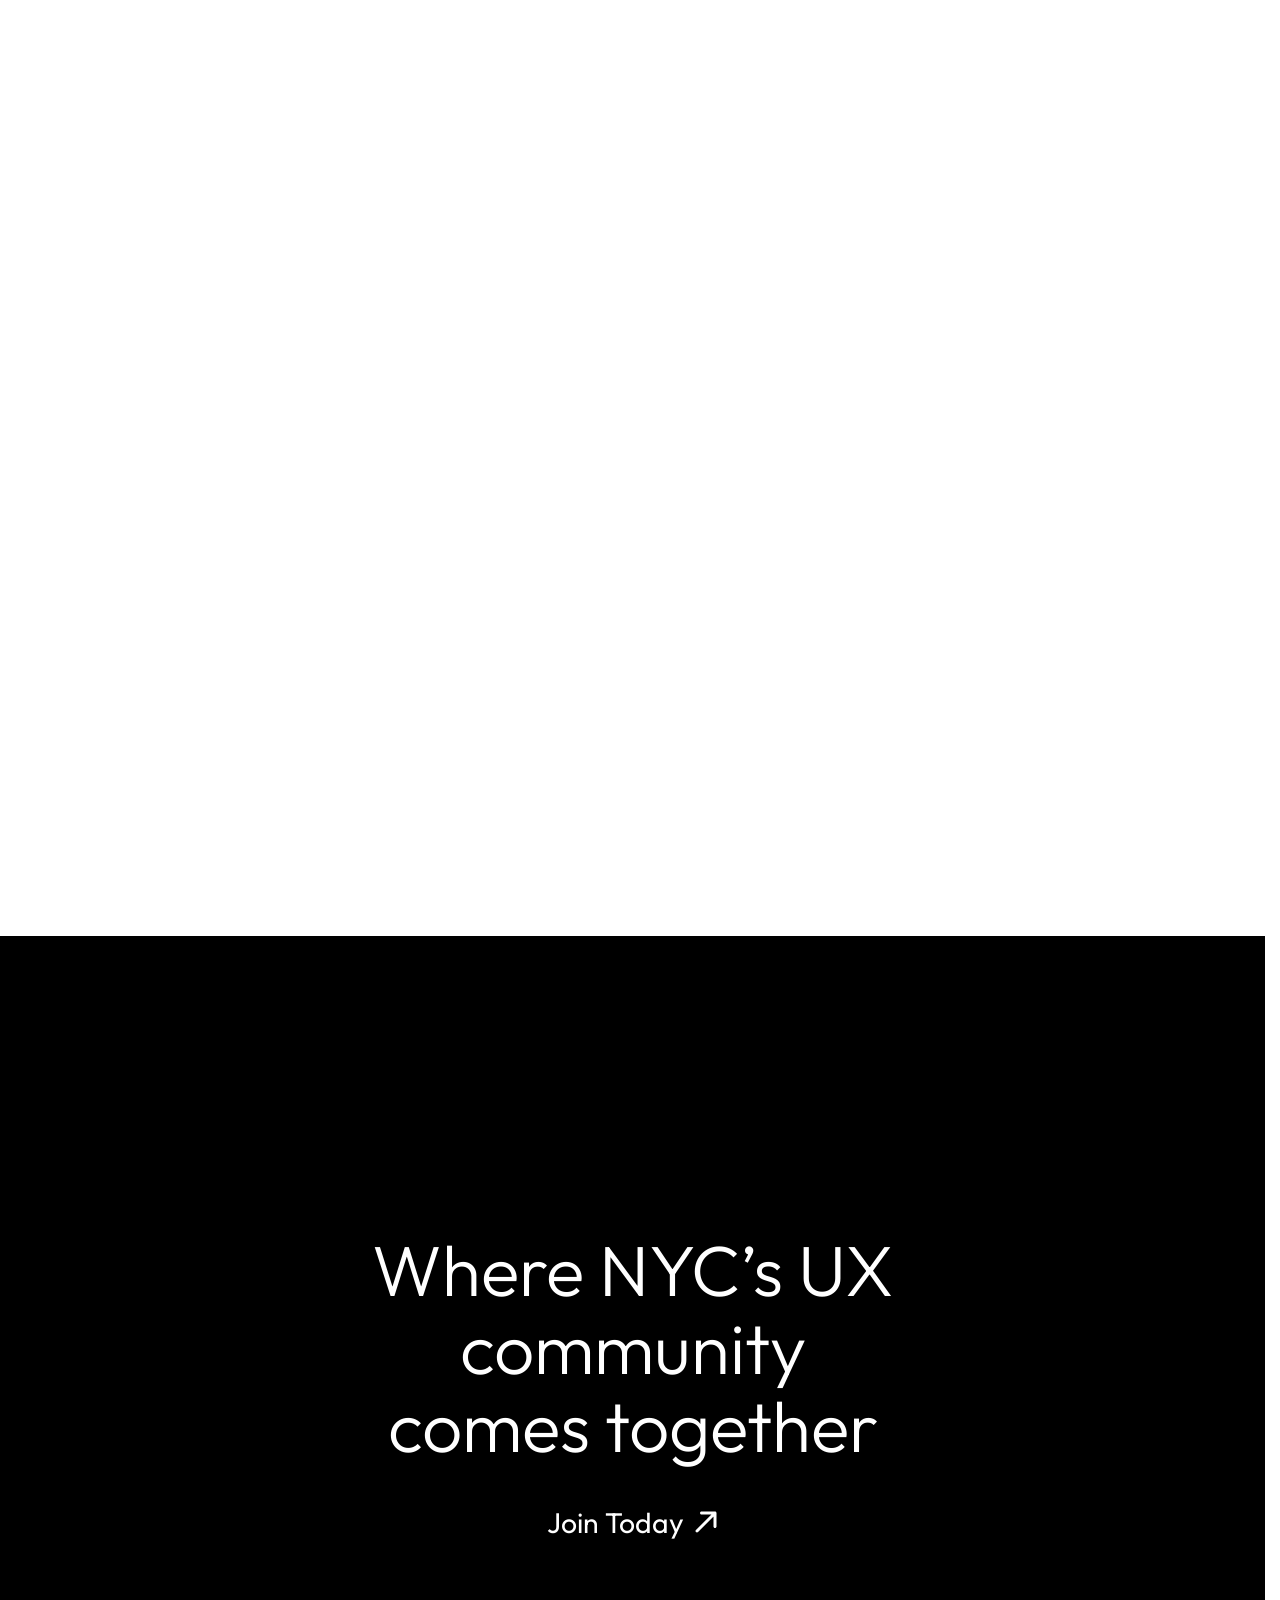
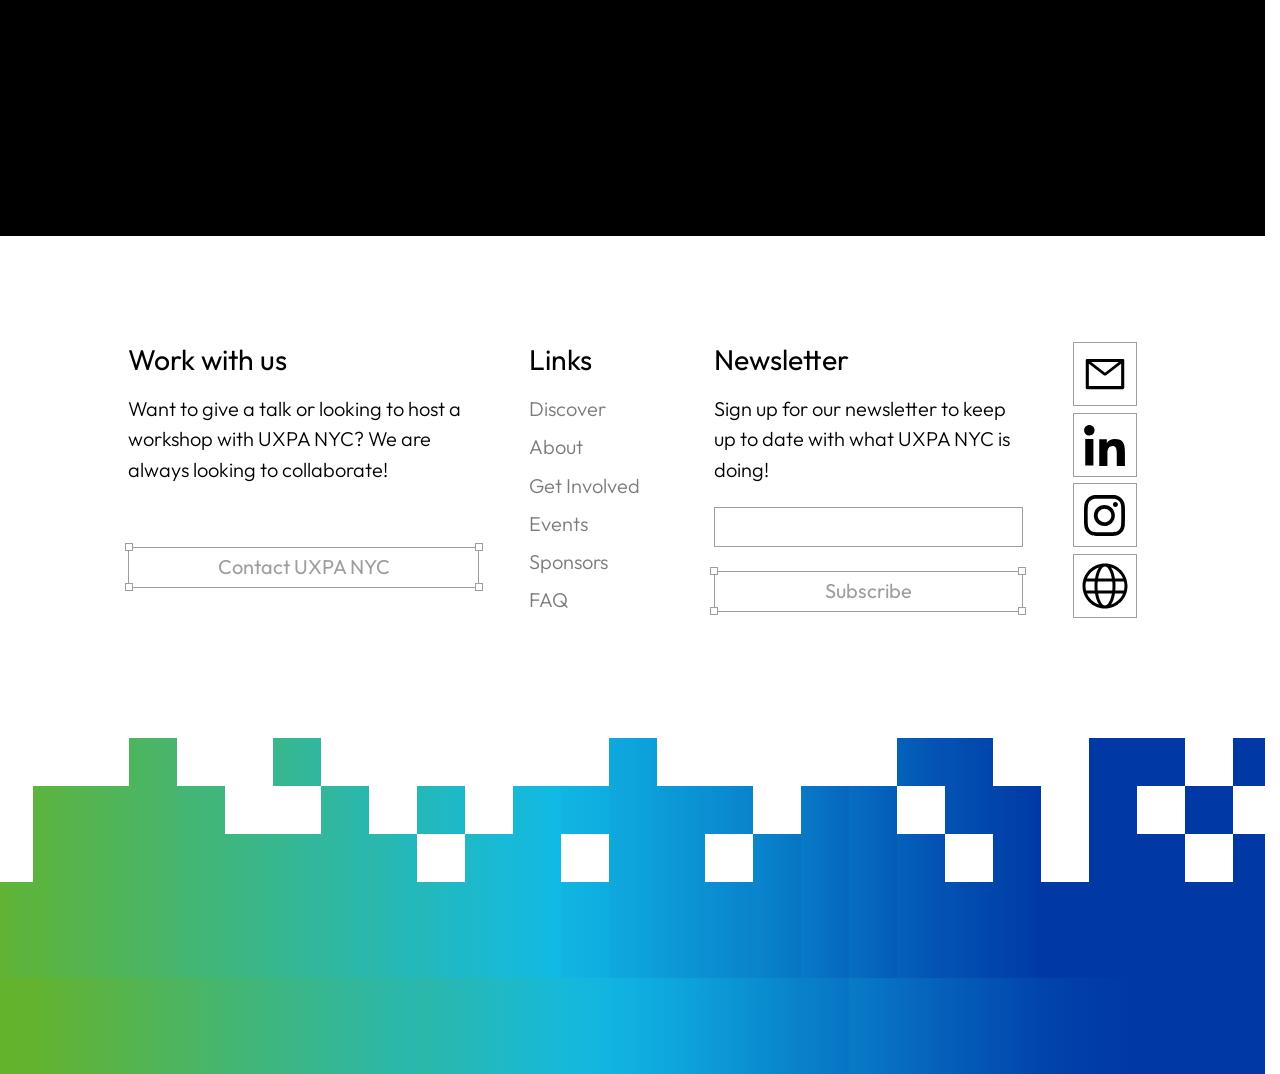
==== commit 9d601192: "Add event details, impact numbers, sideways photo strip, and menu fix - Upcoming Events: added date," ====
--- a/v2/index.html
+++ b/v2/index.html
@@ -40,15 +40,15 @@
           <span class="h tl"></span><span class="h tr"></span><span class="h bl"></span><span class="h br"></span>
         </div>
         <ul class="nav-list">
-          <li class="nav-item" style="--w:103px">
+          <li class="nav-item" style="--w:127px">
             <a href="#about">About</a>
-            <div class="dropdown" style="--dw:134px">
+            <div class="dropdown">
               <a href="#">Our team</a>
             </div>
           </li>
           <li class="nav-item" style="--w:160px">
             <a href="#get-involved">Get Involved</a>
-            <div class="dropdown" style="--dw:161px">
+            <div class="dropdown">
               <a href="#">Membership</a>
               <a href="#">Volunteering</a>
               <a href="#mentorship">Mentorship</a>
@@ -57,7 +57,7 @@
           <li class="nav-item" style="--w:107px"><a href="#events">Events</a></li>
           <li class="nav-item" style="--w:130px">
             <a href="#sponsors">Sponsors</a>
-            <div class="dropdown" style="--dw:211px">
+            <div class="dropdown">
               <a href="#">Become a sponsor</a>
             </div>
           </li>
@@ -140,30 +140,45 @@
           <p class="section-eyebrow events-eyebrow">Our events range from roundtables, presentations, panels to workshops. Check out our in-person and virtual event lineup and look at what our community has been up to!</p>
         </div>
 
+        <!-- PLACEHOLDER event details (dates, times, in person / virtual, sign-up links):
+             replace with the client's real events. -->
         <div class="stack-stage">
           <div class="carousel">
             <div class="card" data-index="0">
               <div class="card-content">
                 <img src="../assets/images/events/happy-hour.jpg" alt="">
+                <p class="card-meta"><span class="card-date">Thu, Dec 4 · 6:30 PM</span><span class="card-type">In person</span></p>
                 <p class="card-title">Happy Hour &amp; UX Bingo</p>
+                <a class="card-signup" href="#">Sign up<svg class="arrow" viewBox="0 0 24 24" aria-hidden="true"><use href="#arrow"/></svg></a>
               </div>
               <span class="h tl"></span><span class="h tr"></span><span class="h bl"></span><span class="h br"></span>
             </div>
             <div class="card" data-index="1">
               <div class="card-content">
                 <img src="../assets/images/events/accessible-website-workshop.jpg" alt="">
+                <p class="card-meta"><span class="card-date">Sat, Dec 13 · 11:00 AM</span><span class="card-type">In person</span></p>
                 <p class="card-title">Design an Accessible Website: <span class="nowrap">Hands-On</span> UX Workshop</p>
+                <a class="card-signup" href="#">Sign up<svg class="arrow" viewBox="0 0 24 24" aria-hidden="true"><use href="#arrow"/></svg></a>
               </div>
               <span class="h tl"></span><span class="h tr"></span><span class="h bl"></span><span class="h br"></span>
             </div>
             <div class="card" data-index="2">
               <div class="card-content">
                 <img src="../assets/images/events/women-in-tech.png" alt="">
+                <p class="card-meta"><span class="card-date">Wed, Jan 14 · 7:00 PM</span><span class="card-type">Virtual</span></p>
                 <p class="card-title">Women in Tech Panel</p>
+                <a class="card-signup" href="#">Sign up<svg class="arrow" viewBox="0 0 24 24" aria-hidden="true"><use href="#arrow"/></svg></a>
               </div>
               <span class="h tl"></span><span class="h tr"></span><span class="h bl"></span><span class="h br"></span>
             </div>
           </div>
+        </div>
+
+        <!-- Where you are in the stack: "01 / 03" and a gradient bar that fills
+             as you scroll through the cards (main.js updates both) -->
+        <div class="stack-progress" aria-hidden="true">
+          <span class="stack-count"><span class="stack-now">01</span> / <span class="stack-total">03</span></span>
+          <span class="stack-bar"><span></span></span>
         </div>
 
         <a class="cta cta-view-all" href="#">
@@ -233,6 +248,15 @@
     <div class="wrap pgrid-head">
       <h2 class="section-title" id="pgrid-title">Impact on the Community</h2>
     </div>
+    <!-- Impact numbers: each one counts up from 0 when the row scrolls into view (see main.js).
+         PLACEHOLDER figures (only "200+ members" comes from the current site):
+         replace with the client's real numbers. Change data-count and the text together. -->
+    <ul class="stats wrap" aria-label="UXPA NYC in numbers">
+      <li class="stat"><span class="stat-num" data-count="200" data-suffix="+">200+</span><span class="stat-label">Members</span></li>
+      <li class="stat"><span class="stat-num" data-count="50" data-suffix="+">50+</span><span class="stat-label">Events hosted</span></li>
+      <li class="stat"><span class="stat-num" data-count="30" data-suffix="+">30+</span><span class="stat-label">Mentor pairs</span></li>
+      <li class="stat"><span class="stat-num" data-count="20" data-suffix="+">20+</span><span class="stat-label">Years in NYC</span></li>
+    </ul>
     <!-- Velocity marquee (after Framer's "Velocity Marquee"): drifts left, speeds up and leans
          with the scroll speed, runs backwards when scrolling up. main.js repeats the item. -->
     <div class="vmarquee" role="group" aria-label="Who our community is">
@@ -242,77 +266,27 @@
         </div>
       </div>
     </div>
-    <div class="pgrid-rows">
-      <div class="pgrid-row">
-        <span class="pgrid-tile"><img src="../assets/images/about/president-welcome.jpg" alt="Tamora Petitt is welcomed as President of NYC UXPA by former President Melissa McGrath and former Vice President Barry Gottlieb" loading="lazy" decoding="async"></span>
-        <span class="pgrid-tile"><img src="../assets/images/about/members-networking.png" alt="Members networking at a NYC UXPA event" loading="lazy" decoding="async"></span>
-        <span class="pgrid-tile"><img src="../assets/images/about/community-group.jpg" alt="NYC UXPA members at an event" loading="lazy" decoding="async"></span>
-        <span class="pgrid-tile"><img src="../assets/images/about/president-welcome.jpg" alt="" loading="lazy" decoding="async"></span>
-        <span class="pgrid-tile"><img src="../assets/images/about/members-networking.png" alt="" loading="lazy" decoding="async"></span>
-        <span class="pgrid-tile"><img src="../assets/images/about/community-group.jpg" alt="" loading="lazy" decoding="async"></span>
-        <span class="pgrid-tile"><img src="../assets/images/about/president-welcome.jpg" alt="" loading="lazy" decoding="async"></span>
-        <span class="pgrid-tile"><img src="../assets/images/about/members-networking.png" alt="" loading="lazy" decoding="async"></span>
-        <span class="pgrid-tile"><img src="../assets/images/about/community-group.jpg" alt="" loading="lazy" decoding="async"></span>
-      </div>
-      <div class="pgrid-row">
-        <span class="pgrid-tile"><img src="../assets/images/about/members-networking.png" alt="" loading="lazy" decoding="async"></span>
-        <span class="pgrid-tile"><img src="../assets/images/about/community-group.jpg" alt="" loading="lazy" decoding="async"></span>
-        <span class="pgrid-tile"><img src="../assets/images/about/president-welcome.jpg" alt="" loading="lazy" decoding="async"></span>
-        <span class="pgrid-tile"><img src="../assets/images/about/members-networking.png" alt="" loading="lazy" decoding="async"></span>
-        <span class="pgrid-tile"><img src="../assets/images/about/community-group.jpg" alt="" loading="lazy" decoding="async"></span>
-        <span class="pgrid-tile"><img src="../assets/images/about/president-welcome.jpg" alt="" loading="lazy" decoding="async"></span>
-        <span class="pgrid-tile"><img src="../assets/images/about/members-networking.png" alt="" loading="lazy" decoding="async"></span>
-        <span class="pgrid-tile"><img src="../assets/images/about/community-group.jpg" alt="" loading="lazy" decoding="async"></span>
-        <span class="pgrid-tile"><img src="../assets/images/about/president-welcome.jpg" alt="" loading="lazy" decoding="async"></span>
-      </div>
-      <div class="pgrid-row">
-        <span class="pgrid-tile"><img src="../assets/images/about/community-group.jpg" alt="" loading="lazy" decoding="async"></span>
-        <span class="pgrid-tile"><img src="../assets/images/about/president-welcome.jpg" alt="" loading="lazy" decoding="async"></span>
-        <span class="pgrid-tile"><img src="../assets/images/about/members-networking.png" alt="" loading="lazy" decoding="async"></span>
-        <span class="pgrid-tile"><img src="../assets/images/about/community-group.jpg" alt="" loading="lazy" decoding="async"></span>
-        <span class="pgrid-tile"><img src="../assets/images/about/president-welcome.jpg" alt="" loading="lazy" decoding="async"></span>
-        <span class="pgrid-tile"><img src="../assets/images/about/members-networking.png" alt="" loading="lazy" decoding="async"></span>
-        <span class="pgrid-tile"><img src="../assets/images/about/community-group.jpg" alt="" loading="lazy" decoding="async"></span>
-        <span class="pgrid-tile"><img src="../assets/images/about/president-welcome.jpg" alt="" loading="lazy" decoding="async"></span>
-        <span class="pgrid-tile"><img src="../assets/images/about/members-networking.png" alt="" loading="lazy" decoding="async"></span>
-      </div>
-      <div class="pgrid-row">
-        <span class="pgrid-tile"><img src="../assets/images/about/president-welcome.jpg" alt="" loading="lazy" decoding="async"></span>
-        <span class="pgrid-tile"><img src="../assets/images/about/members-networking.png" alt="" loading="lazy" decoding="async"></span>
-        <span class="pgrid-tile"><img src="../assets/images/about/community-group.jpg" alt="" loading="lazy" decoding="async"></span>
-        <span class="pgrid-tile"><img src="../assets/images/about/president-welcome.jpg" alt="" loading="lazy" decoding="async"></span>
-        <span class="pgrid-tile"><img src="../assets/images/about/members-networking.png" alt="" loading="lazy" decoding="async"></span>
-        <span class="pgrid-tile"><img src="../assets/images/about/community-group.jpg" alt="" loading="lazy" decoding="async"></span>
-        <span class="pgrid-tile"><img src="../assets/images/about/president-welcome.jpg" alt="" loading="lazy" decoding="async"></span>
-        <span class="pgrid-tile"><img src="../assets/images/about/members-networking.png" alt="" loading="lazy" decoding="async"></span>
-        <span class="pgrid-tile"><img src="../assets/images/about/community-group.jpg" alt="" loading="lazy" decoding="async"></span>
-      </div>
-      <div class="pgrid-row">
-        <span class="pgrid-tile"><img src="../assets/images/about/members-networking.png" alt="" loading="lazy" decoding="async"></span>
-        <span class="pgrid-tile"><img src="../assets/images/about/community-group.jpg" alt="" loading="lazy" decoding="async"></span>
-        <span class="pgrid-tile"><img src="../assets/images/about/president-welcome.jpg" alt="" loading="lazy" decoding="async"></span>
-        <span class="pgrid-tile"><img src="../assets/images/about/members-networking.png" alt="" loading="lazy" decoding="async"></span>
-        <span class="pgrid-tile"><img src="../assets/images/about/community-group.jpg" alt="" loading="lazy" decoding="async"></span>
-        <span class="pgrid-tile"><img src="../assets/images/about/president-welcome.jpg" alt="" loading="lazy" decoding="async"></span>
-        <span class="pgrid-tile"><img src="../assets/images/about/members-networking.png" alt="" loading="lazy" decoding="async"></span>
-        <span class="pgrid-tile"><img src="../assets/images/about/community-group.jpg" alt="" loading="lazy" decoding="async"></span>
-        <span class="pgrid-tile"><img src="../assets/images/about/president-welcome.jpg" alt="" loading="lazy" decoding="async"></span>
-      </div>
-      <div class="pgrid-row">
-        <span class="pgrid-tile"><img src="../assets/images/about/community-group.jpg" alt="" loading="lazy" decoding="async"></span>
-        <span class="pgrid-tile"><img src="../assets/images/about/president-welcome.jpg" alt="" loading="lazy" decoding="async"></span>
-        <span class="pgrid-tile"><img src="../assets/images/about/members-networking.png" alt="" loading="lazy" decoding="async"></span>
-        <span class="pgrid-tile"><img src="../assets/images/about/community-group.jpg" alt="" loading="lazy" decoding="async"></span>
-        <span class="pgrid-tile"><img src="../assets/images/about/president-welcome.jpg" alt="" loading="lazy" decoding="async"></span>
-        <span class="pgrid-tile"><img src="../assets/images/about/members-networking.png" alt="" loading="lazy" decoding="async"></span>
-        <span class="pgrid-tile"><img src="../assets/images/about/community-group.jpg" alt="" loading="lazy" decoding="async"></span>
-        <span class="pgrid-tile"><img src="../assets/images/about/president-welcome.jpg" alt="" loading="lazy" decoding="async"></span>
-        <span class="pgrid-tile"><img src="../assets/images/about/members-networking.png" alt="" loading="lazy" decoding="async"></span>
-      </div>
-    </div>
-  </section>
-
-  <!-- ============ CLOSER: the section the parallax grid scrolls into ============ -->
+    <!-- Sideways photo strip: the strip stays on screen while you scroll down,
+         and the photos slide left in one line (see main.js). The gradient bar
+         under it shows how far along you are.
+         PLACEHOLDER: these are the photos we already have. Add more event photos
+         from the client by copying a <figure> line and changing the src and alt. -->
+    <div class="hgal" data-hgal>
+      <div class="hgal-pin">
+        <div class="hgal-track">
+          <figure class="hgal-tile"><img src="../assets/images/about/president-welcome.jpg" alt="Tamora Petitt is welcomed as President of NYC UXPA by former President Melissa McGrath and former Vice President Barry Gottlieb" loading="lazy" decoding="async"></figure>
+          <figure class="hgal-tile"><img src="../assets/images/about/members-networking.png" alt="Members networking at a NYC UXPA event" loading="lazy" decoding="async"></figure>
+          <figure class="hgal-tile"><img src="../assets/images/statement-talk.webp" alt="A talk at a UXPA NYC event" loading="lazy" decoding="async"></figure>
+          <figure class="hgal-tile"><img src="../assets/images/about/community-group.jpg" alt="NYC UXPA members at an event" loading="lazy" decoding="async"></figure>
+          <figure class="hgal-tile"><img src="../assets/images/mentorship-faq.png" alt="Packed room at a UXPA NYC event" loading="lazy" decoding="async"></figure>
+          <figure class="hgal-tile"><img src="../assets/images/mentor.png" alt="Audience at a UXPA NYC presentation" loading="lazy" decoding="async"></figure>
+        </div>
+        <div class="hgal-progress" aria-hidden="true"><span></span></div>
+      </div>
+    </div>
+  </section>
+
+  <!-- ============ CLOSER: the section the photo strip leads into ============ -->
   <section class="closer" aria-labelledby="closer-title">
     <div class="closer-inner">
       <h2 class="closer-title" id="closer-title">Where NYC’s UX<br>community<br>comes together</h2>
--- a/v2/style.css
+++ b/v2/style.css
@@ -121,7 +121,7 @@
 
 .nav {
   position: relative;
-  width: 690px;
+  width: 714px;                                 /* the nav items' widths added up (About widened so "Our team" fits) */
   height: 48px;
 }
 .nav-list { display: flex; height: 48px; }
@@ -161,11 +161,11 @@
   position: absolute;
   top: 48px;
   left: 0;
-  width: var(--dw);
+  width: 100%;                                  /* same width as the hover box above it, so their edges line up */
   display: flex;
   flex-direction: column;
   gap: 11px;
-  padding: 5.5px 12px;
+  padding: 5.5px 0;
   background: var(--white);
   box-shadow: inset 0 0 0 1px rgba(0, 0, 0, .08);
   opacity: 0;
@@ -180,12 +180,12 @@
 }
 .dropdown a {
   display: block;
-  padding: 6px 12px;
+  padding: 6px 12px 6px 24px;                   /* text starts 24px in, under the nav word above */
   font-size: var(--body);
   line-height: 25.2px;
   font-weight: 400;
   color: var(--grey-line);
-  white-space: nowrap;
+  white-space: normal;                          /* a long item ("Become a sponsor") wraps to fit the box */
   transition: color .15s ease-out;
 }
 .dropdown a:hover,
@@ -374,16 +374,17 @@
    ========================================================= */
 .statement {
   --accent: var(--ink);                         /* headline and lede in black */
+  --t: clamp(44px, 9.7222vw, 140px);            /* headline size */
+  --hang: min(.5 * var(--t), var(--gutter) * .6);   /* how far lines hang into the page margins */
   margin-top: var(--section-gap);
 }
 .statement-title {
-  font-size: clamp(44px, 9.7222vw, 140px);
+  font-size: var(--t);
   line-height: .95;
   font-weight: 500;
   letter-spacing: -.01em;
   text-transform: uppercase;
   color: var(--accent);
-  --hang: min(.5em, var(--gutter) * .6);       /* how far lines hang into the page margins */
 }
 .statement-title .line { display: block; }
 /* Lines 1 and 3 hang out past the text column's left edge and line 2 past its right edge (into the page margins), so the long lines stagger more while still overlapping */
@@ -393,12 +394,13 @@
 .statement-title .line-4 { padding-left: 36%; }
 .statement-title .line-5 { text-align: right; margin-right: calc(-1 * var(--hang)); }
 
-.statement-body {
-  margin-top: 64px;
-  padding-left: 24%;
-}
+.statement-body { margin-top: 64px; }
+/* The paragraph's left edge lines up with the middle of the "N" in
+   "and research" (line 3). That line starts at -0.5 × hang, and the
+   middle of the N's ink is 1.0411 × the headline size in from there (Outfit). */
 .statement .lede {
-  max-width: 460px;
+  max-width: 460px;                             /* narrows to fit when shifted on small screens */
+  margin-left: max(0px, calc(-.5 * var(--hang) + 1.0411 * var(--t)));
   font-size: var(--body);
   line-height: 1.45;
   color: var(--accent);
@@ -412,11 +414,8 @@
 .sf-c.is-accent { color: var(--blue); }          /* light blue (#10bae7), the middle of the brand gradient */
 .sf-c.is-on { color: var(--ink); transition: color .1s linear; }
 
-@media (max-width: 1023px) {
-  .statement-body { padding-left: 0; }
-}
 @media (max-width: 600px) {
-  .statement-title { font-size: 10vw; }         /* the longest line ("and research") stays on one line */
+  .statement { --t: 10vw; }                     /* the longest line ("and research") stays on one line */
   .statement-title .line-4 { padding-left: 24%; }
 }
 
@@ -505,6 +504,7 @@
   width: 100%;
   height: 100%;
   object-fit: cover;
+  filter: brightness(calc(.45 + .55 * var(--front, 0)));   /* cards behind are dimmed, so the front card stands out */
 }
 .card-content::before {                         /* Title shade: dark at the bottom, fading upwards, so the white title reads on any photo */
   content: "";
@@ -544,6 +544,54 @@
 }
 .nowrap { white-space: nowrap; }
 .card[data-index="0"] { --front: 1; }
+
+/* Event details on each card (date, in person / virtual, Sign up).
+   Like the title, they only show on the front card; they also rise a
+   little into place as a card comes forward, so they arrive with it. */
+.card-content::after { pointer-events: none; }  /* the outline must not block the Sign up link */
+.card:has(.card-signup) .card-title { bottom: 8.4cqw; }   /* room for Sign up under the title */
+.card-meta,
+.card-signup {
+  opacity: calc((var(--front, 0) - .6) * 2.5);  /* only once the card is (almost) at the front */
+  transform: translateY(calc((1 - var(--front, 0)) * 16px));
+}
+.card-meta {
+  position: absolute;
+  top: 2.4cqw;
+  left: 2.4cqw;
+  z-index: 2;
+  display: flex;
+  gap: 8px;
+  margin: 0;
+  font-size: max(12px, 1.15cqw);                /* 16px at 1387 */
+  font-weight: 500;
+  letter-spacing: .04em;
+  text-transform: uppercase;
+  line-height: 1;
+}
+.card-date,
+.card-type { padding: .6em .85em; }
+.card-date { background: var(--white); color: var(--ink); }
+.card-type { color: var(--white); background: rgba(0, 0, 0, .45); box-shadow: inset 0 0 0 1px var(--white); }
+.card-signup {
+  position: absolute;
+  left: 50%;
+  bottom: 3cqw;
+  z-index: 2;
+  translate: -50% 0;
+  display: inline-flex;
+  align-items: center;
+  gap: 8px;
+  padding: .55em 1.3em;
+  font-size: max(14px, 1.44cqw);                /* 20px at 1387 */
+  font-weight: 500;
+  color: var(--white);
+  box-shadow: inset 0 0 0 1px var(--white);
+  transition: background-color .2s ease-out, color .2s ease-out;
+}
+.card-signup .arrow { width: 1em; height: 1em; color: currentColor; }
+.card-signup:hover,
+.card-signup:focus-visible { background: var(--white); color: var(--ink); }
 
 /* Corner handles: same as the mentorship photos — 11px, 2px stroke, 5px
    outside the corner — and the same size at every scale. White fill,
@@ -587,6 +635,37 @@
     --front: 1;
   }
   .card-title { font-size: max(18px, 4.8cqw); bottom: 4cqw; padding-inline: 16px; }
+  .card:has(.card-signup) .card-title { bottom: max(11cqw, 52px); }
+  .card-meta { top: max(3cqw, 10px); left: max(3cqw, 10px); }
+  .card-signup { bottom: max(3.5cqw, 12px); font-size: max(14px, 2cqw); }
+}
+
+/* "01 / 03" + gradient bar under the stack (main.js updates them) */
+.stack-progress {
+  flex: none;
+  display: flex;
+  align-items: center;
+  gap: 16px;
+  font-size: 16px;
+  letter-spacing: .06em;
+  color: rgba(255, 255, 255, .6);
+  font-variant-numeric: tabular-nums;
+}
+.stack-now { color: var(--white); }
+.stack-bar {
+  width: 160px;
+  height: 2px;
+  background: rgba(255, 255, 255, .2);
+}
+.stack-bar span {
+  display: block;
+  height: 100%;
+  background: var(--brand-gradient);
+  transform: scaleX(var(--p, 0));
+  transform-origin: left;
+}
+@media (max-width: 1023px), (prefers-reduced-motion: reduce) {
+  .stack-progress { display: none; }            /* listed cards: nothing to track */
 }
 
 .cta-view-all {
@@ -1005,44 +1084,68 @@
 .events + .pixel-band { margin-top: 0; }        /* …and straight out of it */
 
 /* =========================================================
-   Parallax grid: vertical mode of Framer's "Parallax Grid Scroll",
-   with the demo's layout. Rows sit in a centred column; main.js sets
-   each row's width (125% → 500% of the section) from its position in
-   the window, and the tiles share that width at 7:5. The section's
-   height is fixed at all rows at full size (also set by main.js).
+   Impact on the Community: sideways photo strip.
+   The strip pins to the window while the page scrolls down, and
+   main.js slides the photos left in step with the scroll, so only one
+   thing moves, in one direction. The gradient bar fills to match.
+   main.js sets the section's height so the slide ends exactly as the
+   last photo arrives. With reduced motion the strip is a plain row
+   you can swipe or scroll sideways.
    ========================================================= */
 .pgrid { margin-top: var(--section-gap); }
 .pgrid-head { text-align: center; }
-.pgrid-rows {
+.hgal { position: relative; margin-top: 48px; }
+.hgal-pin {
+  position: sticky;
+  top: 0;
+  height: 100svh;
   display: flex;
   flex-direction: column;
-  align-items: center;                          /* wide rows overflow both edges equally */
-  gap: 16px;
-  padding: 8px 0;
-  margin-top: 48px;
+  justify-content: center;
+  gap: 32px;
   overflow: hidden;
-  overflow-anchor: none;
-}
-.pgrid-row {
-  display: flex;
-  flex-shrink: 0;
-  gap: 16px;
-  width: 125%;                                  /* main.js updates this as the row moves */
-  will-change: width;
-}
-.pgrid-tile {
-  flex: 1 1 0px;
-  min-width: 0;
-  aspect-ratio: 7 / 5;
+}
+.hgal-track {
+  display: flex;
+  gap: 24px;
+  width: max-content;
+  padding-inline: var(--gutter);
+  will-change: transform;
+}
+.hgal-tile {
+  flex: none;
+  margin: 0;
+  height: min(62svh, 560px);
+  aspect-ratio: 3 / 2;
   overflow: hidden;
 }
-.pgrid-tile img {
+.hgal-tile img {
   display: block;
   width: 100%;
   height: 100%;
   object-fit: cover;
   user-select: none;
   pointer-events: none;
+}
+.hgal-progress {
+  margin-inline: var(--gutter);
+  height: 2px;
+  background: #e6e6e6;
+}
+.hgal-progress span {
+  display: block;
+  height: 100%;
+  background: var(--brand-gradient);
+  transform: scaleX(var(--p, 0));
+  transform-origin: left;
+}
+@media (max-width: 700px) {
+  .hgal-tile { height: min(62svh, 500px); aspect-ratio: 4 / 5; }
+  .hgal-track { gap: 16px; }
+}
+@media (prefers-reduced-motion: reduce) {
+  .hgal-pin { position: static; height: auto; overflow-x: auto; padding-block: 8px; }
+  .hgal-progress { display: none; }
 }
 
 /* =========================================================
@@ -1067,7 +1170,59 @@
 }
 .closer .cta-join { margin-top: 40px; }
 .closer .cta-join .arrow { color: var(--white); }
-.pgrid + .closer { margin-top: 0; }             /* the grid's last row runs straight into it */
+.pgrid + .closer { margin-top: 0; }             /* the photo strip runs straight into it */
+
+/* =========================================================
+   Impact numbers under "Impact on the Community": four figures in a
+   row, split by hairlines. main.js counts each number up from 0 when
+   the row scrolls into view, one after another, and the gradient line
+   under each number grows with its count.
+   ========================================================= */
+.stats {
+  display: grid;
+  grid-template-columns: repeat(4, 1fr);
+  margin: 48px auto 0;
+  padding: 0 var(--gutter);
+  list-style: none;
+}
+.stat {
+  display: flex;
+  flex-direction: column;
+  align-items: center;
+  gap: 12px;
+  padding: 8px 16px;
+  text-align: center;
+}
+.stat + .stat { border-left: 1px solid var(--grey-line); }
+.stat-num {
+  position: relative;
+  font-size: var(--h2);
+  line-height: 1;
+  font-weight: 300;
+  font-variant-numeric: tabular-nums;           /* digits keep the same width while counting */
+  color: var(--ink);
+}
+.stat-num::after {                              /* gradient line that fills as the number counts */
+  content: "";
+  position: absolute;
+  left: 0;
+  right: 0;
+  top: calc(100% + 8px);
+  height: 2px;
+  background: var(--brand-gradient);
+  transform: scaleX(var(--p, 1));
+  transform-origin: left;
+}
+.stat-label {
+  margin-top: 8px;
+  font-size: var(--body);
+  color: var(--grey-text);
+}
+.stats + .vmarquee { margin-top: 64px; }
+@media (max-width: 700px) {
+  .stats { grid-template-columns: repeat(2, 1fr); row-gap: 32px; }
+  .stat:nth-child(3) { border-left: 0; }
+}
 
 /* =========================================================
    Velocity marquee (after Framer's "Velocity Marquee") under the
@@ -1114,4 +1269,4 @@
   background: currentColor;
   opacity: .62;
 }
-.vmarquee + .pgrid-rows { margin-top: 48px; }
+.vmarquee + .hgal { margin-top: 48px; }
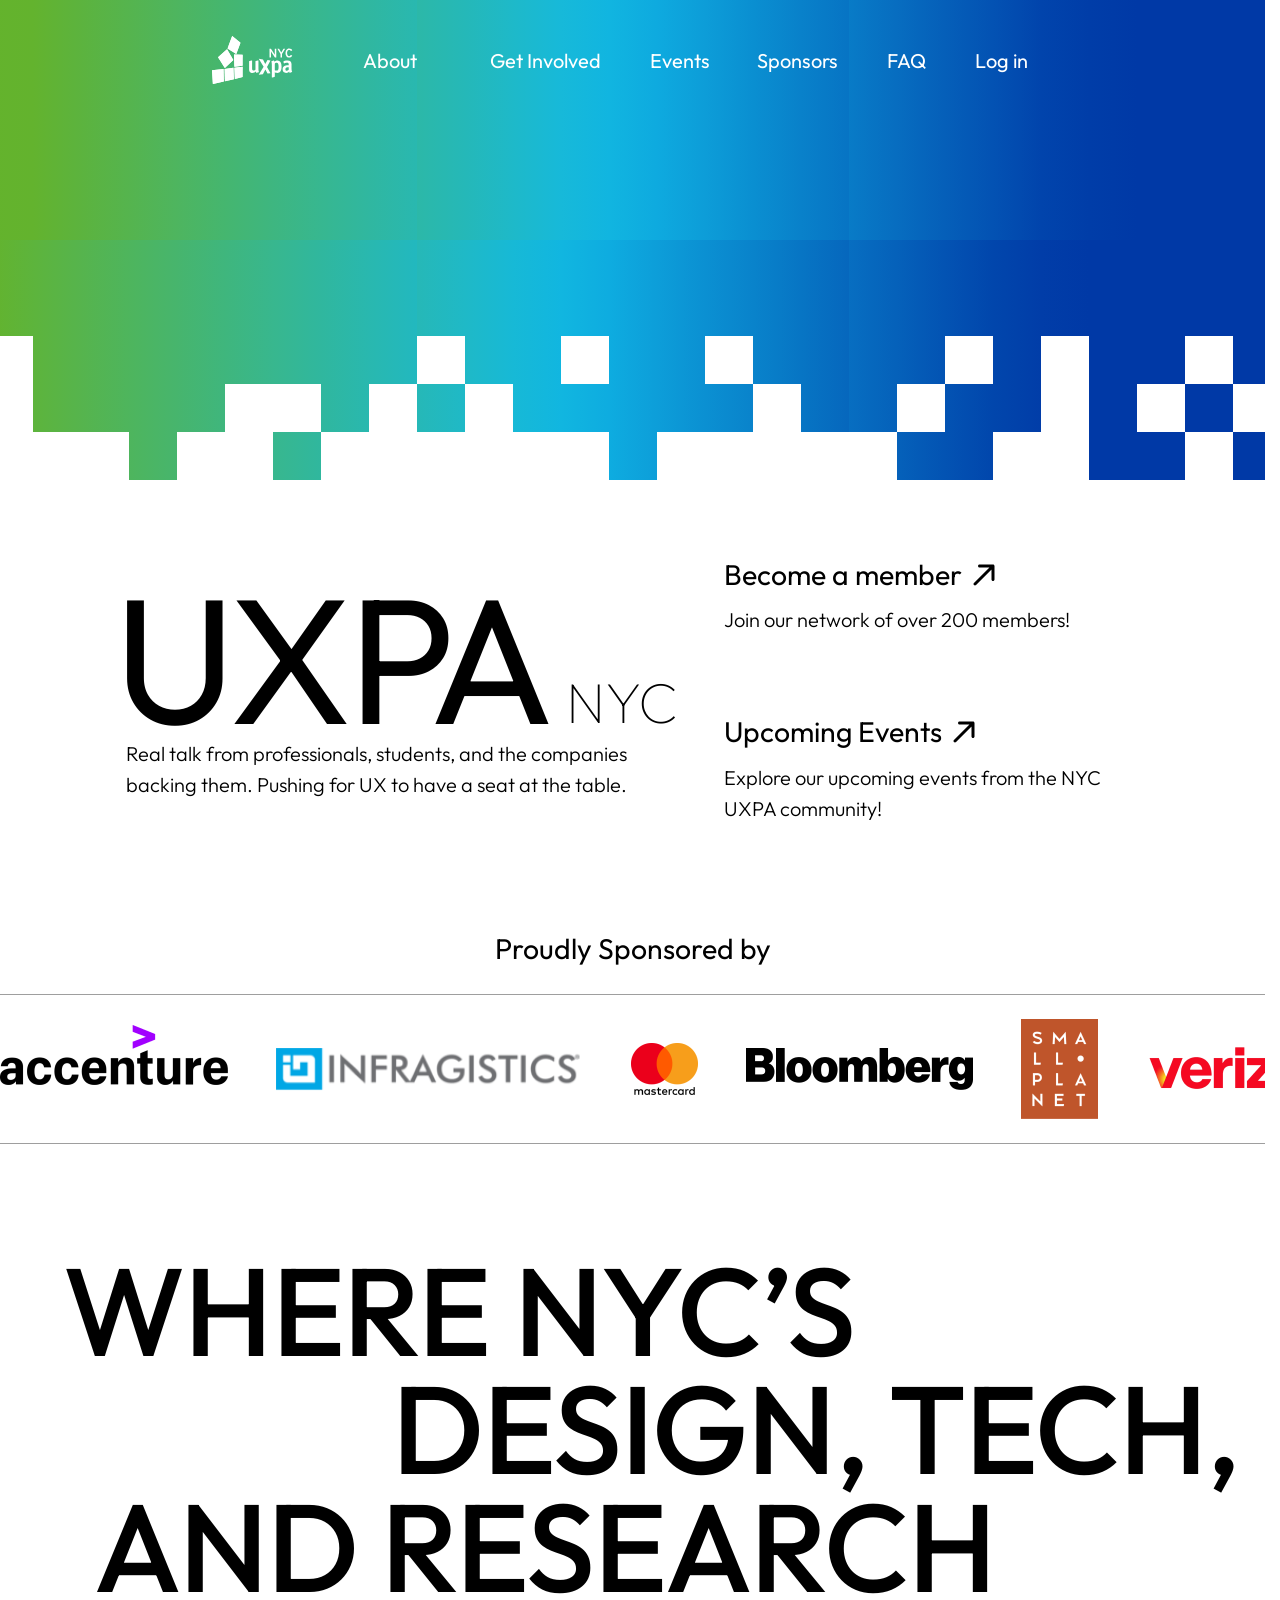
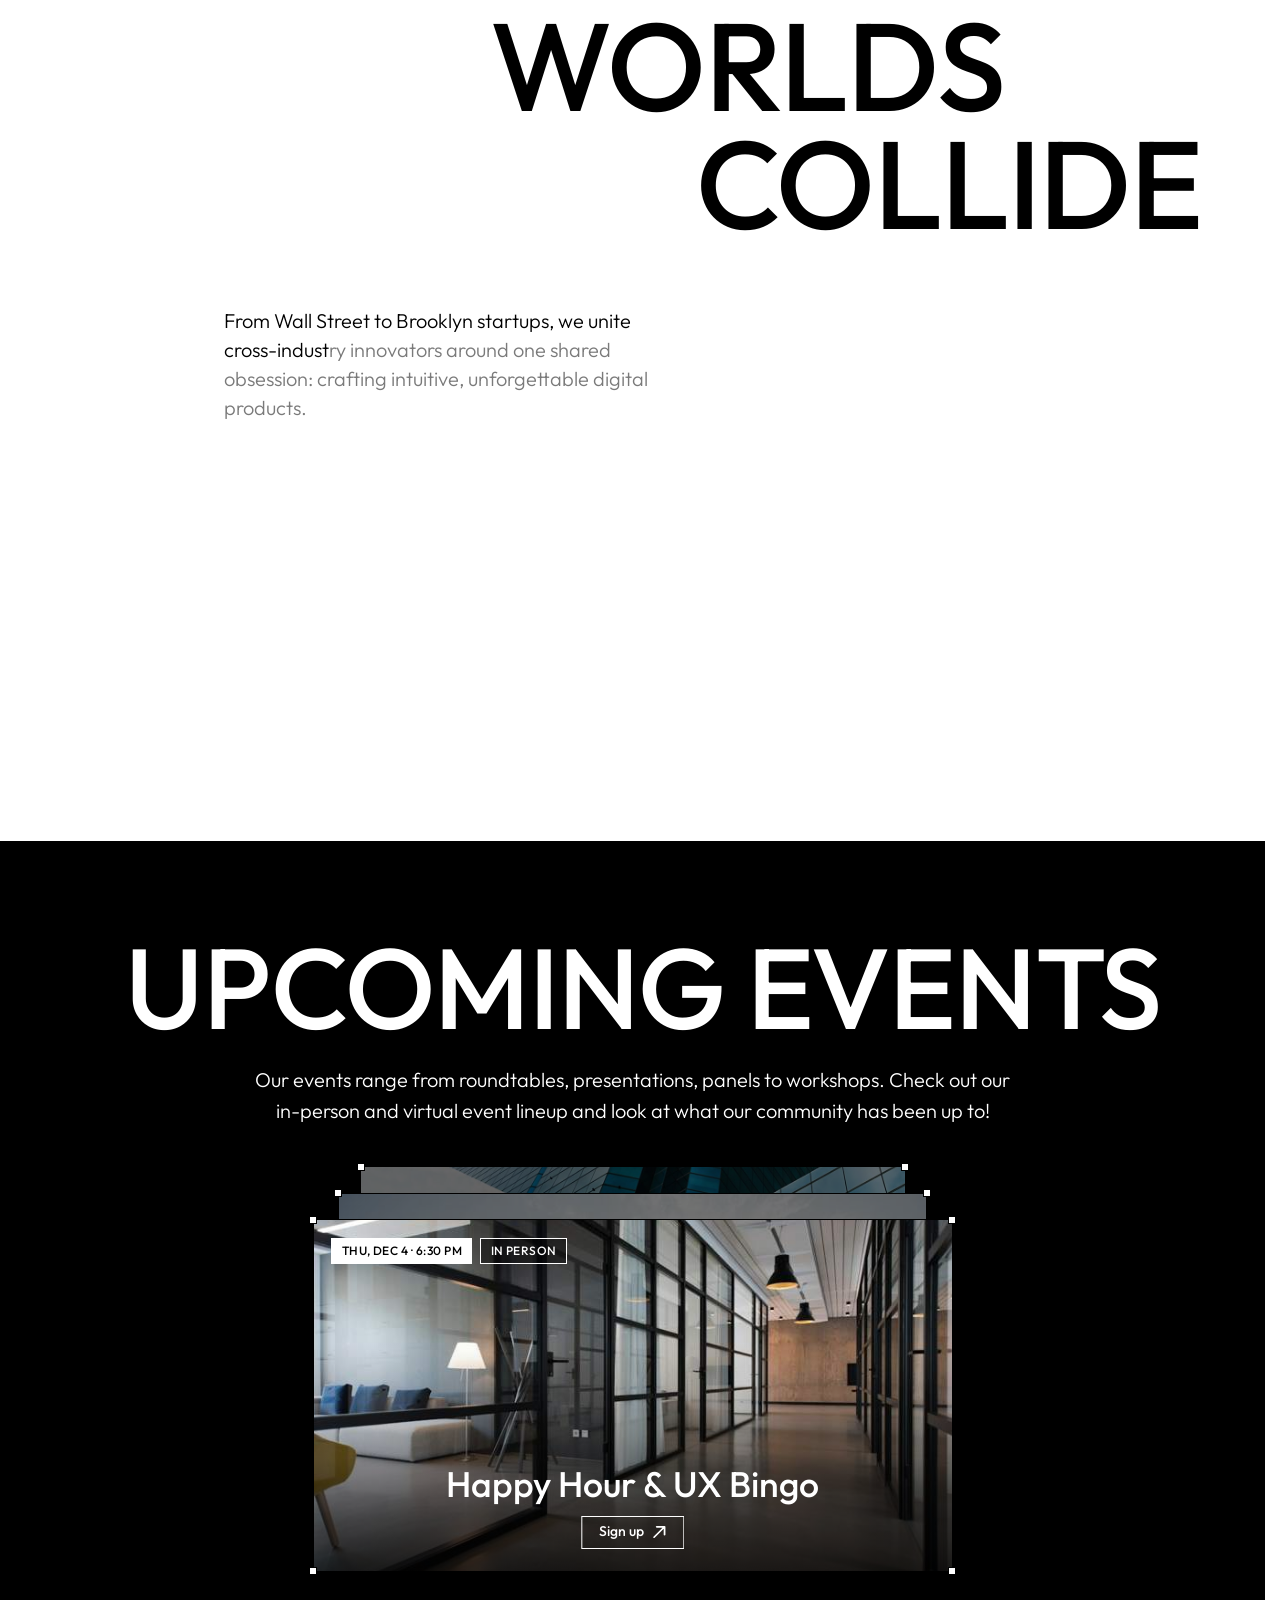
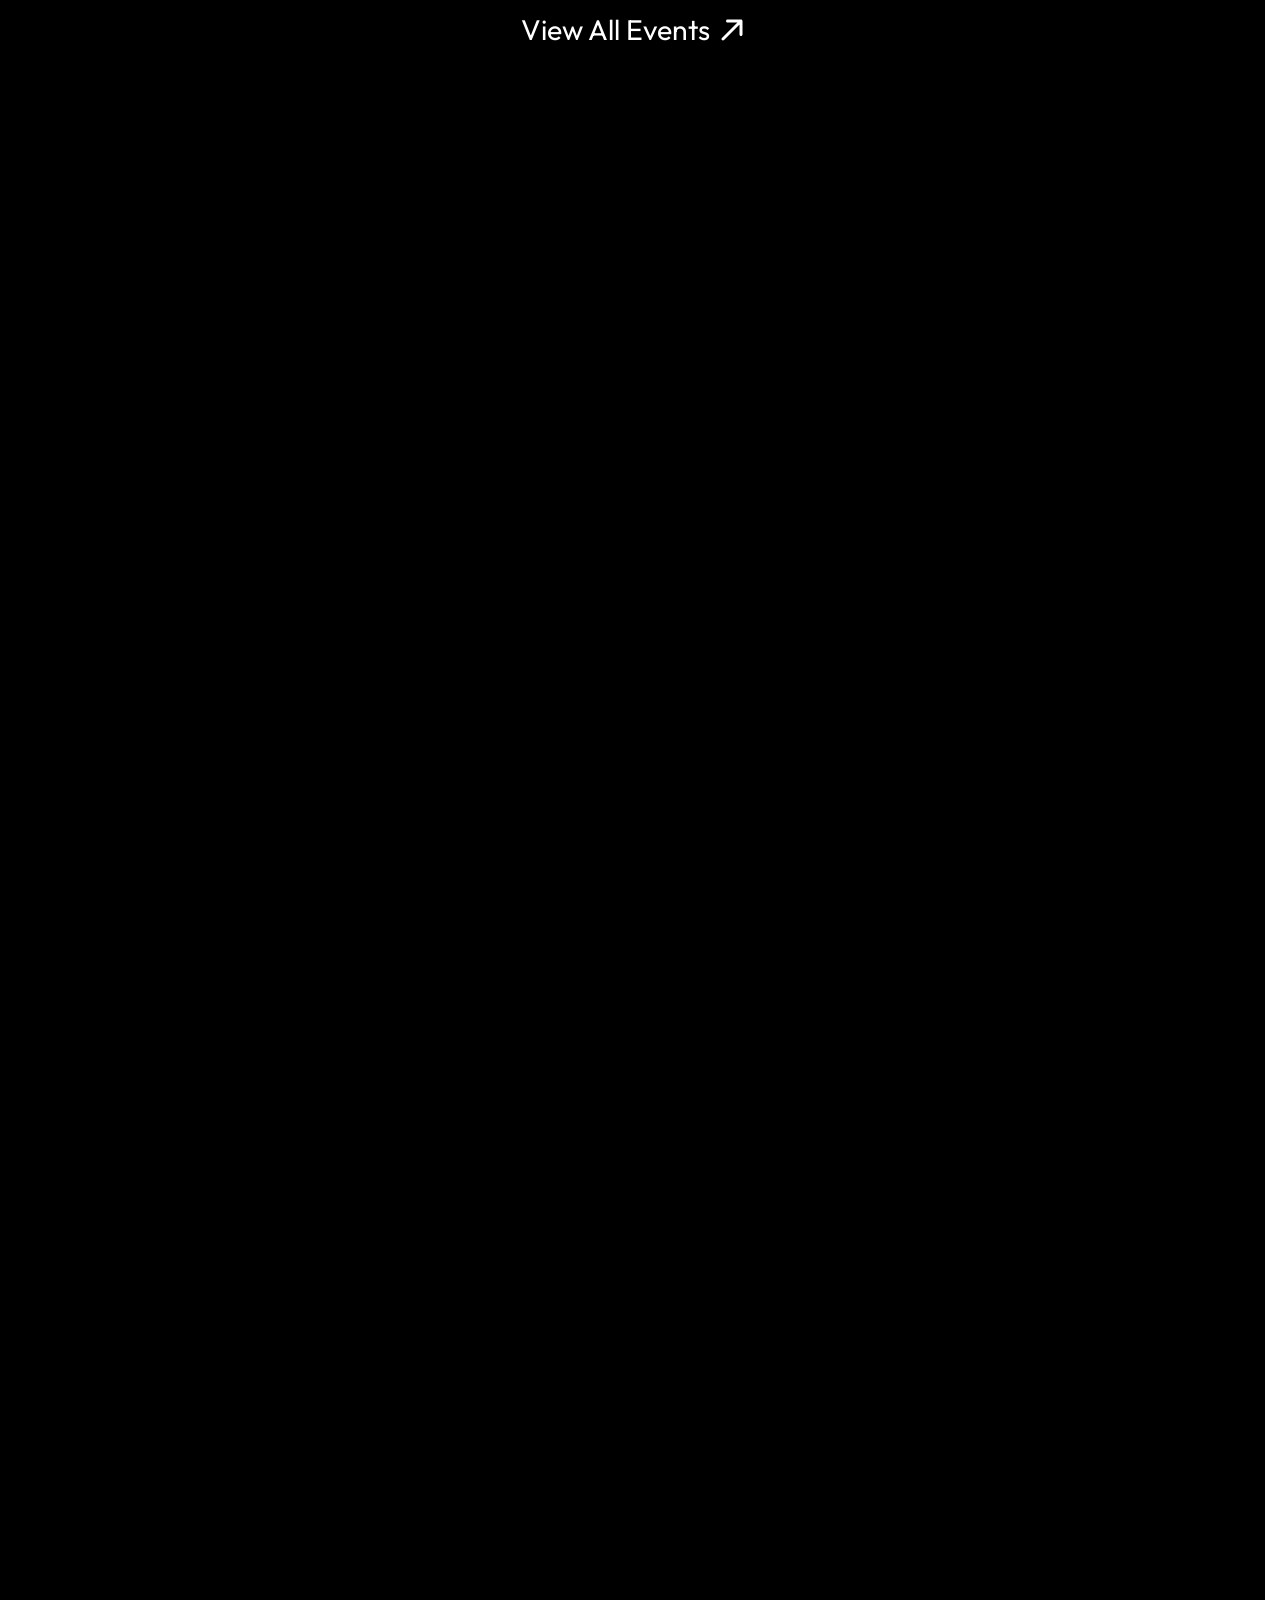
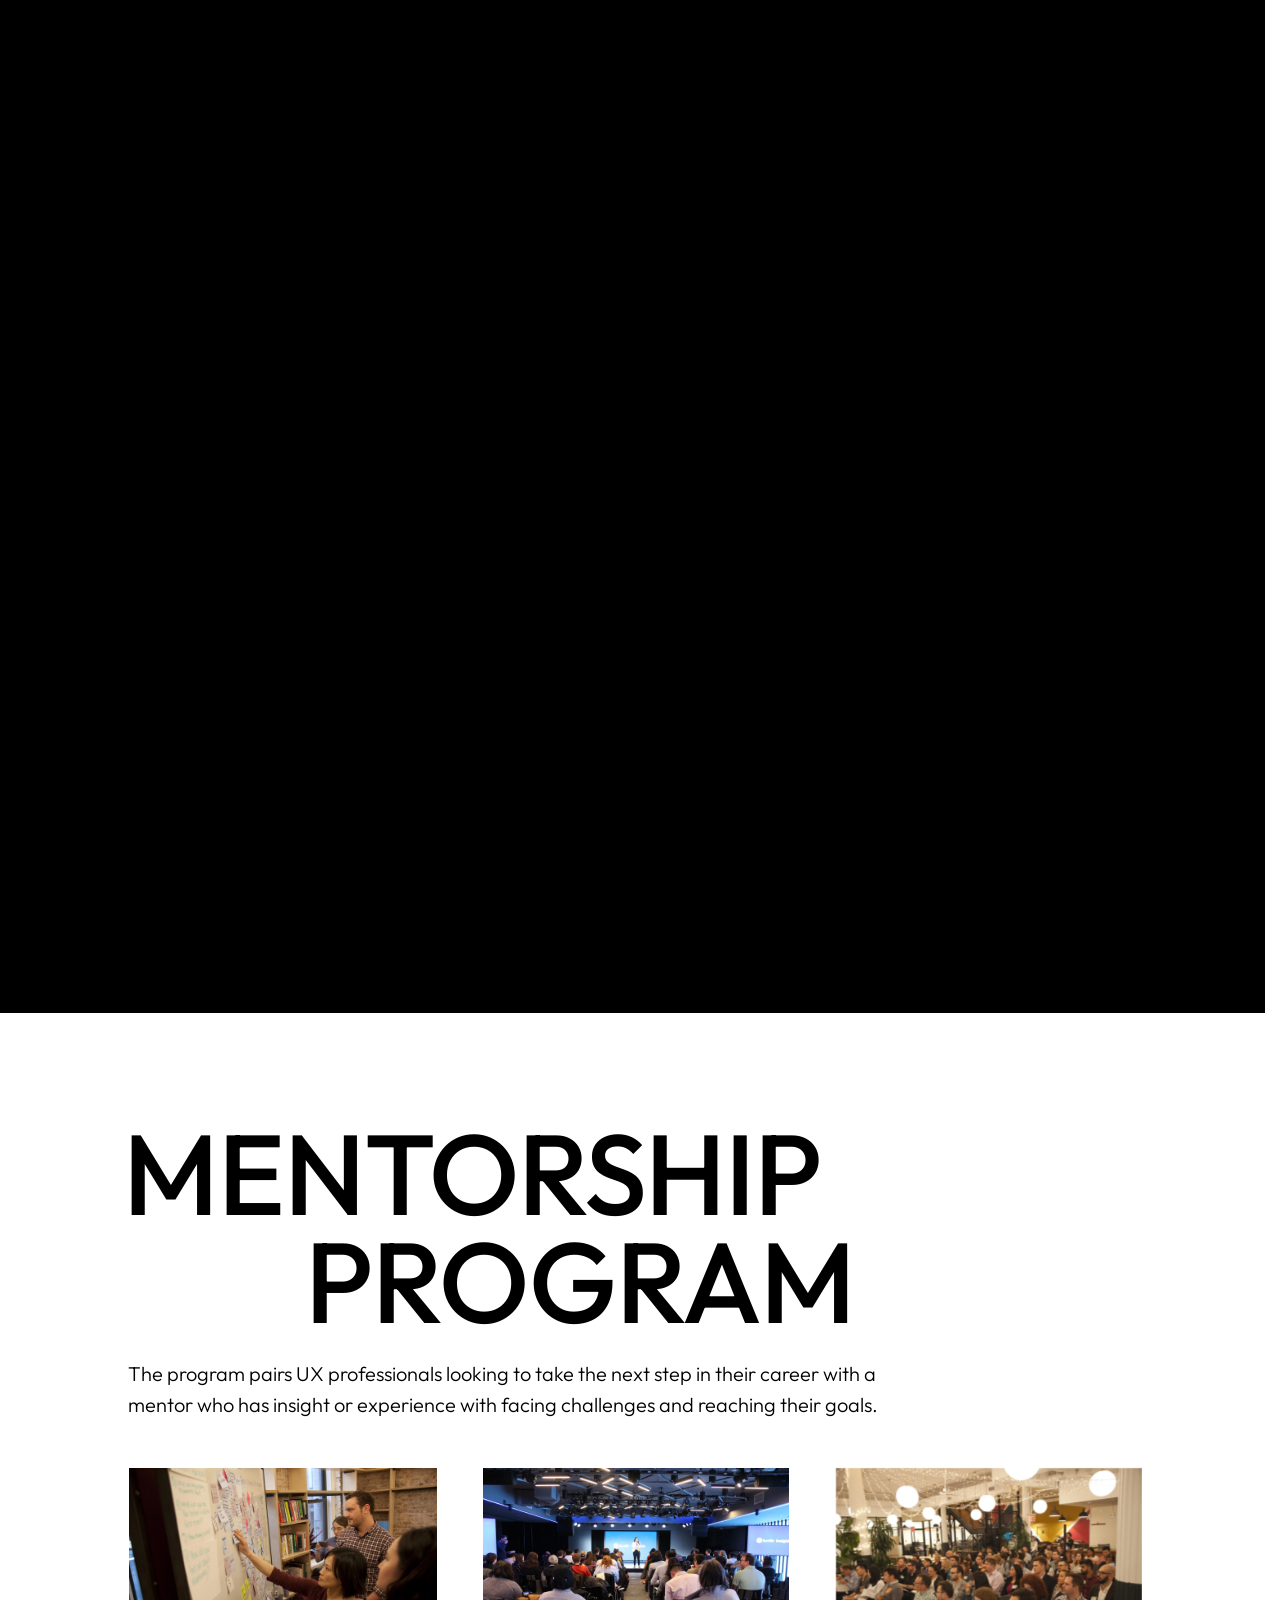
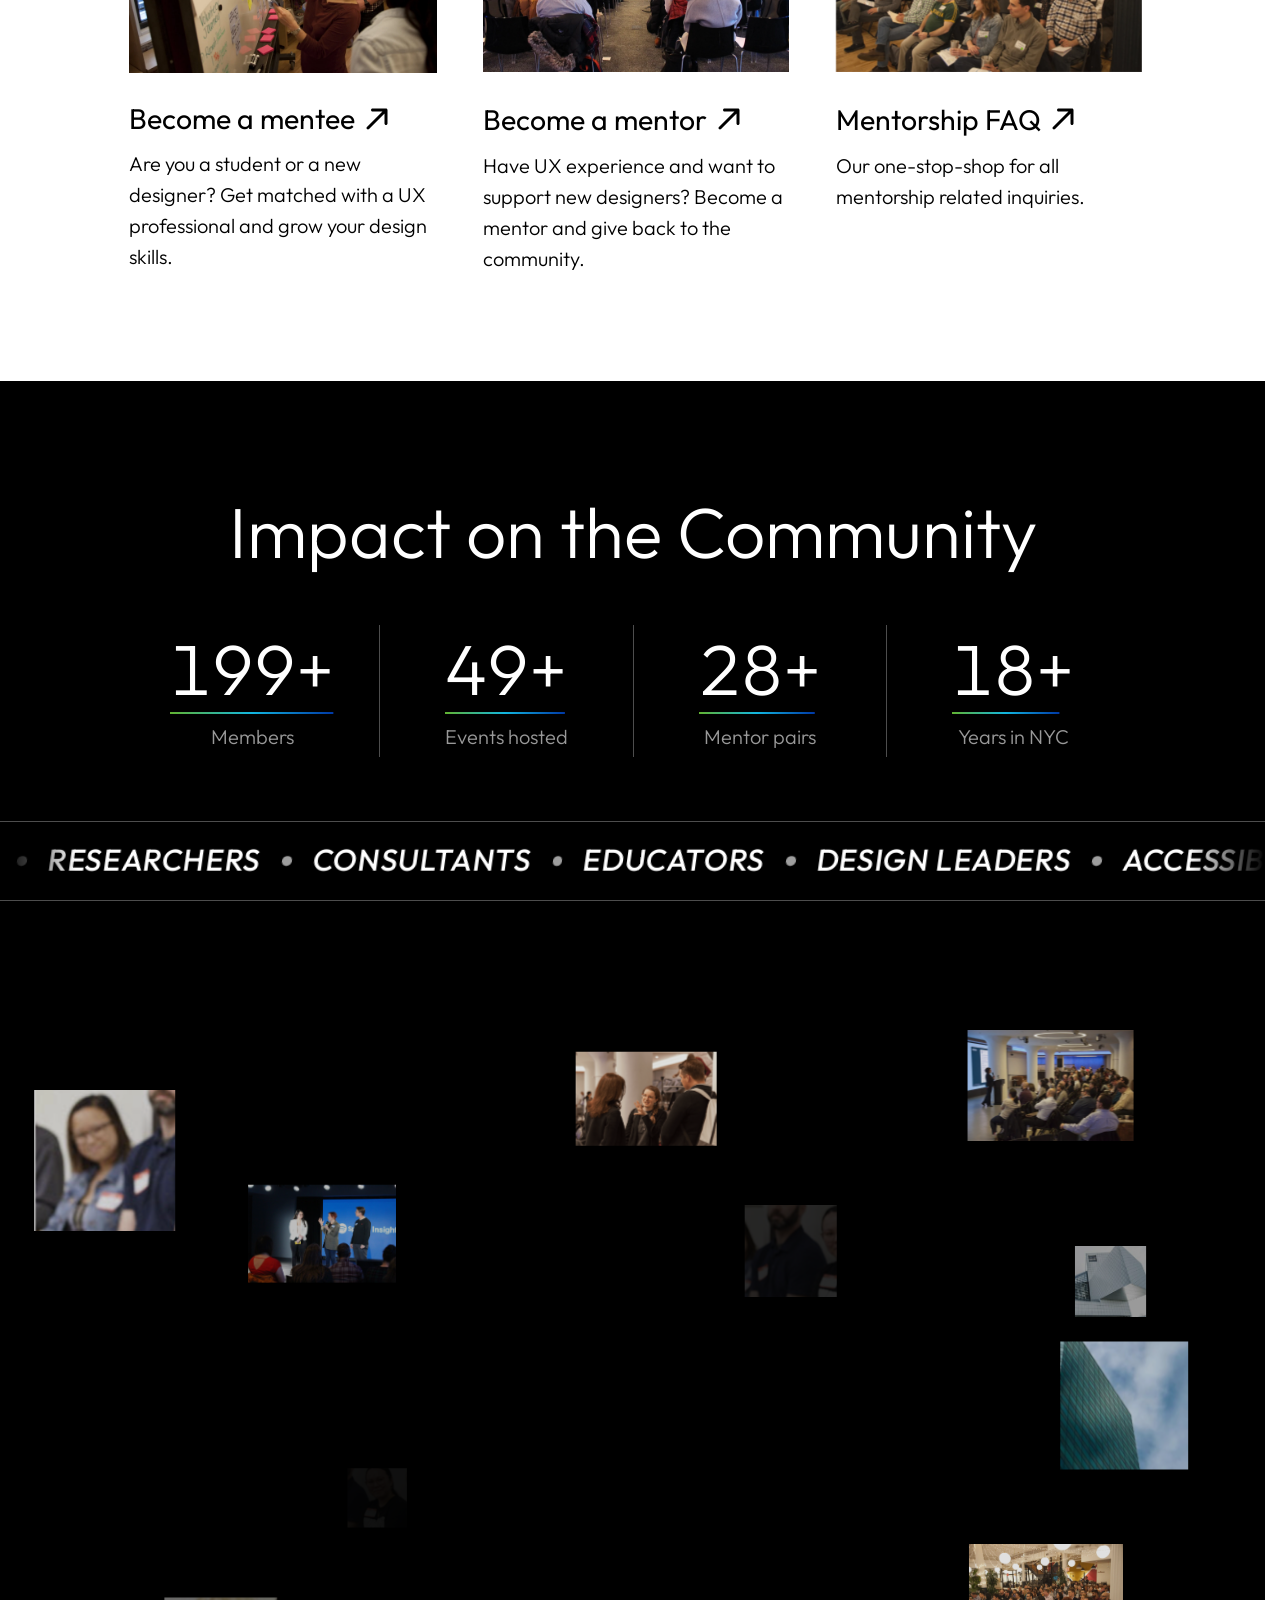
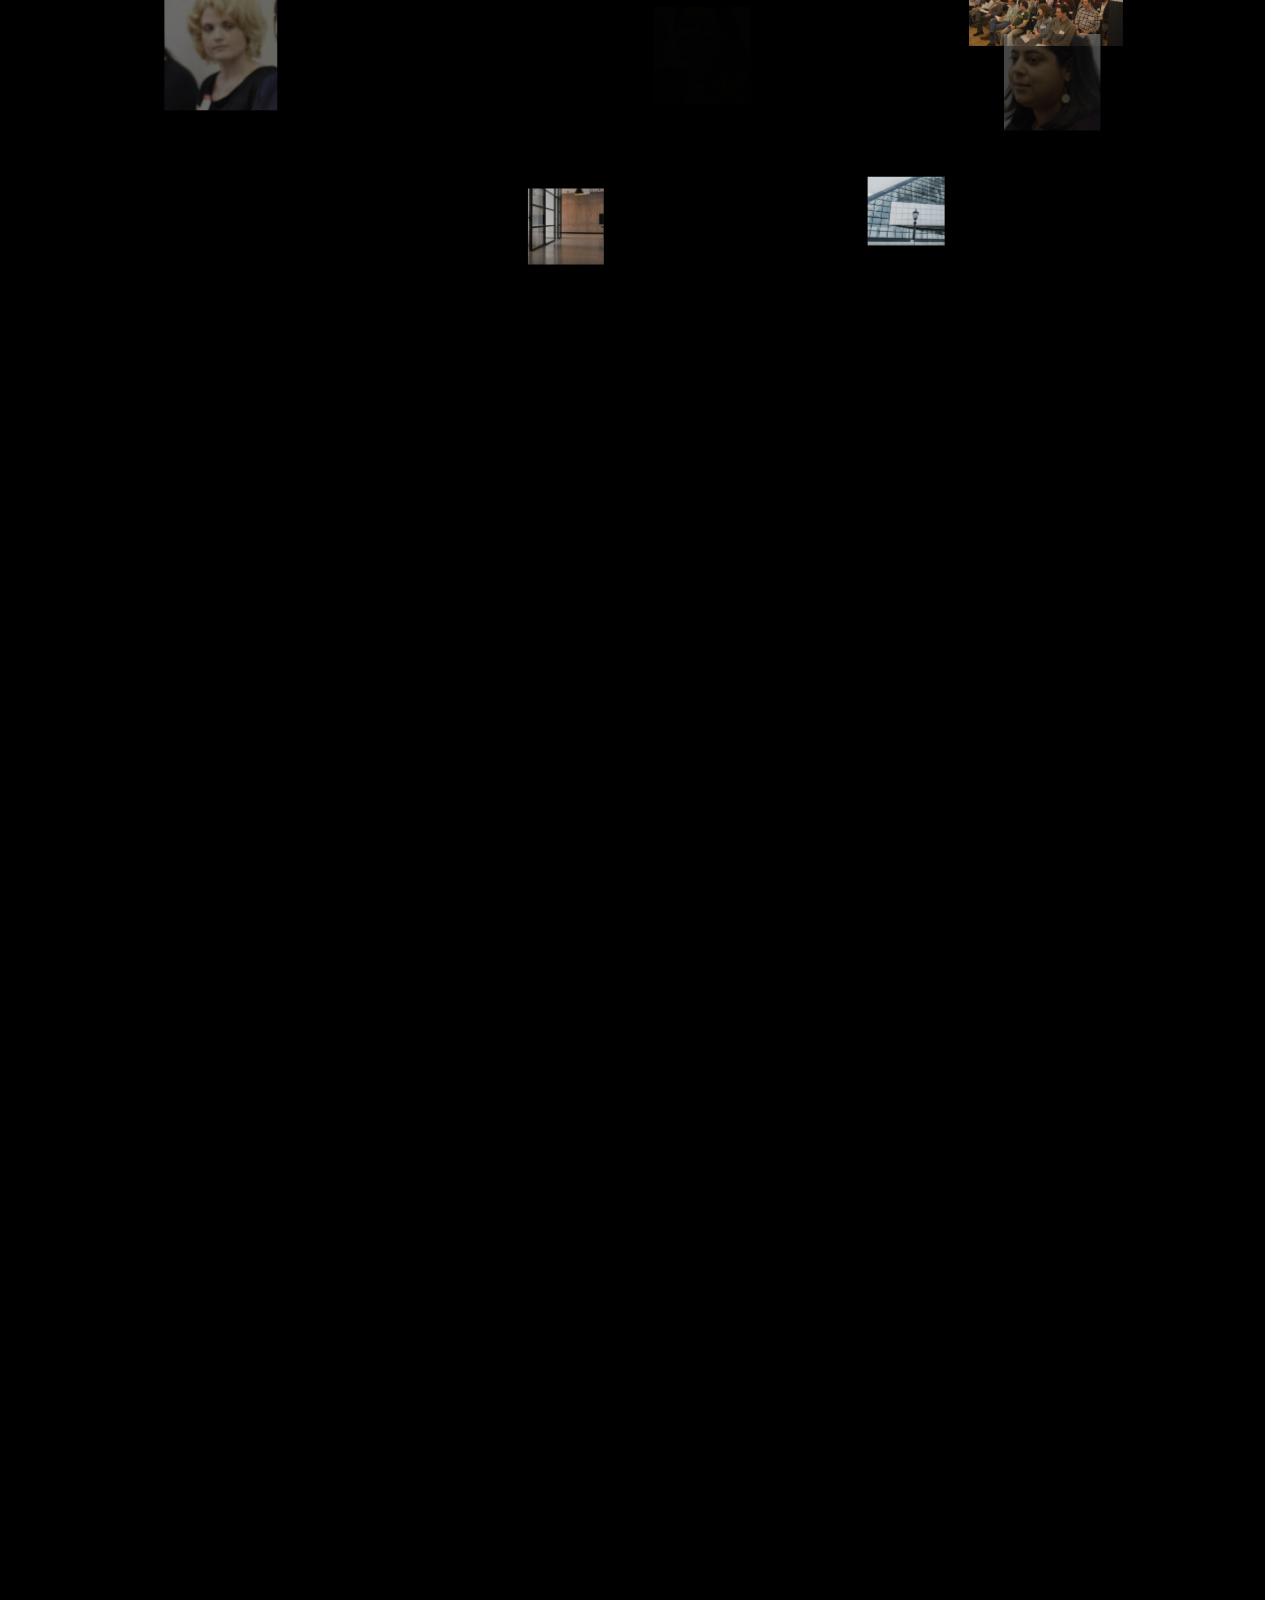
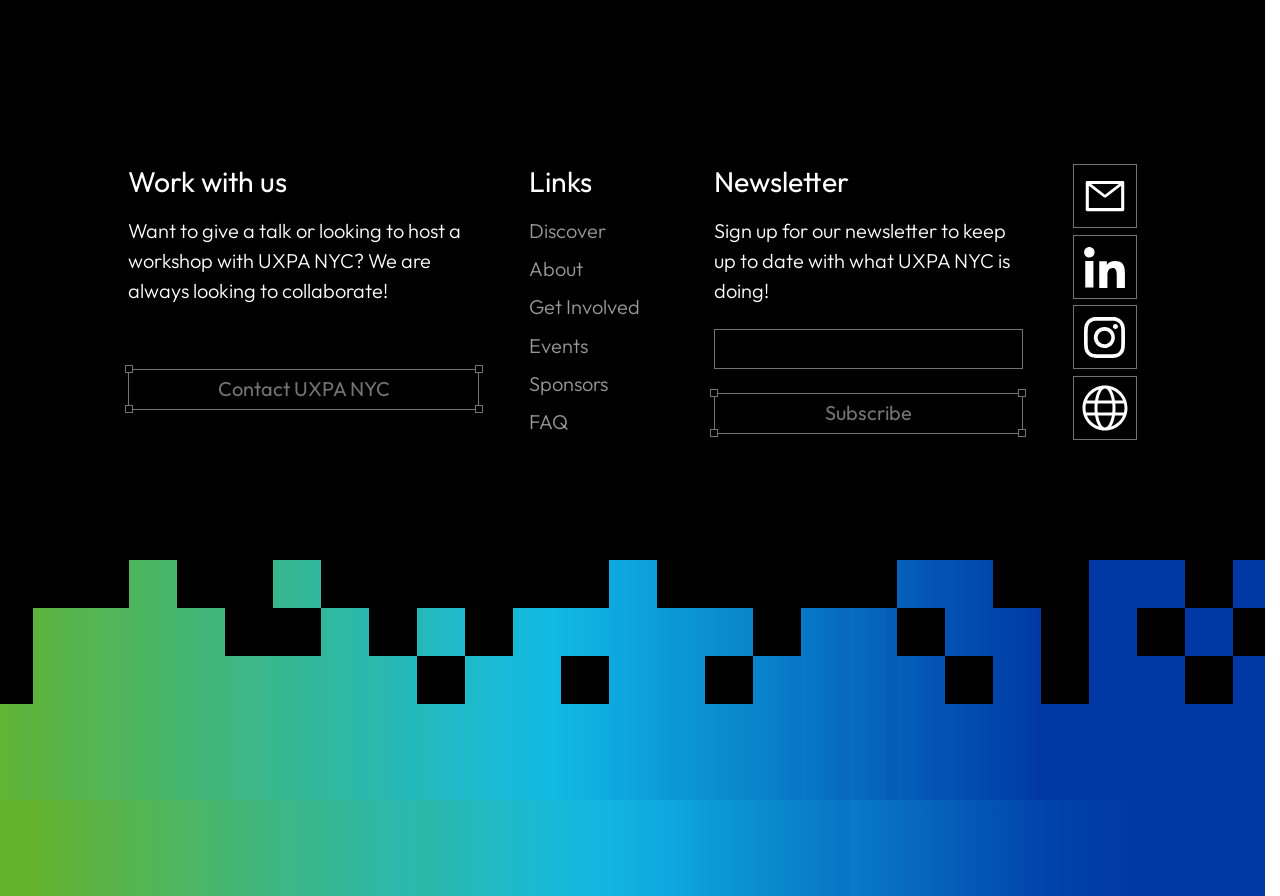
==== commit 2f8ae66e: "v2: combine v2-copy and v3 pieces, dark footer, favicon - Upcoming Events: remove the progress bar a" ====
--- a/v2/index.html
+++ b/v2/index.html
@@ -4,6 +4,12 @@
   <meta charset="utf-8">
   <meta name="viewport" content="width=device-width, initial-scale=1">
   <title>UXPA NYC</title>
+  <!-- Favicon: the UXPA boxes mark, black in light mode and white in dark mode.
+       The SVG switches by itself; the PNGs are for browsers without SVG favicons. -->
+  <link rel="icon" href="../assets/icons/favicon/favicon-32-black.png" sizes="32x32" type="image/png" media="(prefers-color-scheme: light)">
+  <link rel="icon" href="../assets/icons/favicon/favicon-32-white.png" sizes="32x32" type="image/png" media="(prefers-color-scheme: dark)">
+  <link rel="icon" href="../assets/icons/favicon/favicon.svg" type="image/svg+xml">
+  <link rel="apple-touch-icon" href="../assets/icons/favicon/apple-touch-icon.png">
   <link rel="preconnect" href="https://fonts.googleapis.com">
   <link rel="preconnect" href="https://fonts.gstatic.com" crossorigin>
   <link href="https://fonts.googleapis.com/css2?family=Outfit:wght@100;300;400;500&display=swap" rel="stylesheet">
@@ -174,13 +180,6 @@
           </div>
         </div>
 
-        <!-- Where you are in the stack: "01 / 03" and a gradient bar that fills
-             as you scroll through the cards (main.js updates both) -->
-        <div class="stack-progress" aria-hidden="true">
-          <span class="stack-count"><span class="stack-now">01</span> / <span class="stack-total">03</span></span>
-          <span class="stack-bar"><span></span></span>
-        </div>
-
         <a class="cta cta-view-all" href="#">
           <span class="cta-title"><span class="cta-label">View All Events</span><svg class="arrow" viewBox="0 0 24 24" aria-hidden="true"><use href="#arrow"/></svg></span>
         </a>
@@ -193,7 +192,10 @@
 
   <!-- ============ MENTORSHIP ============ -->
   <section class="mentorship wrap" id="mentorship">
-    <h2 class="section-title">Mentorship Program</h2>
+    <h2 class="section-title">
+      <span class="line">Mentorship</span>
+      <span class="line line-indent">Program</span>
+    </h2>
     <p class="section-eyebrow mentorship-eyebrow">The program pairs UX professionals looking to take the next step in their career with a mentor who has insight or experience with facing challenges and reaching their goals.</p>
 
     <div class="mentor-cards">
@@ -266,33 +268,44 @@
         </div>
       </div>
     </div>
-    <!-- Sideways photo strip: the strip stays on screen while you scroll down,
-         and the photos slide left in one line (see main.js). The gradient bar
-         under it shows how far along you are.
-         PLACEHOLDER: these are the photos we already have. Add more event photos
-         from the client by copying a <figure> line and changing the src and alt. -->
-    <div class="hgal" data-hgal>
-      <div class="hgal-pin">
-        <div class="hgal-track">
-          <figure class="hgal-tile"><img src="../assets/images/about/president-welcome.jpg" alt="Tamora Petitt is welcomed as President of NYC UXPA by former President Melissa McGrath and former Vice President Barry Gottlieb" loading="lazy" decoding="async"></figure>
-          <figure class="hgal-tile"><img src="../assets/images/about/members-networking.png" alt="Members networking at a NYC UXPA event" loading="lazy" decoding="async"></figure>
-          <figure class="hgal-tile"><img src="../assets/images/statement-talk.webp" alt="A talk at a UXPA NYC event" loading="lazy" decoding="async"></figure>
-          <figure class="hgal-tile"><img src="../assets/images/about/community-group.jpg" alt="NYC UXPA members at an event" loading="lazy" decoding="async"></figure>
-          <figure class="hgal-tile"><img src="../assets/images/mentorship-faq.png" alt="Packed room at a UXPA NYC event" loading="lazy" decoding="async"></figure>
-          <figure class="hgal-tile"><img src="../assets/images/mentor.png" alt="Audience at a UXPA NYC presentation" loading="lazy" decoding="async"></figure>
-        </div>
-        <div class="hgal-progress" aria-hidden="true"><span></span></div>
-      </div>
-    </div>
-  </section>
-
-  <!-- ============ CLOSER: the section the photo strip leads into ============ -->
+  </section>
+
+  <!-- ============ CLOSER: Where NYC’s UX community comes together ============ -->
   <section class="closer" aria-labelledby="closer-title">
-    <div class="closer-inner">
-      <h2 class="closer-title" id="closer-title">Where NYC’s UX<br>community<br>comes together</h2>
-      <a class="cta cta-join" href="#">
-        <span class="cta-title"><span class="cta-label">Join Today</span><svg class="arrow" viewBox="0 0 24 24" aria-hidden="true"><use href="#arrow"/></svg></span>
-      </a>
+    <!-- The section pins (stays put) while you keep scrolling. During that pause the
+         photos burst out of the middle and spread across the screen like stars, each
+         growing to full size as it reaches its spot; then the headline and Join Today
+         come in (main.js sets --p and --pi). Afterwards each photo bobs gently and
+         leans a little toward the mouse.
+         --x / --y: top-left corner as % of the screen; --s: width (vw); --a: shape
+         (1 = square, 1.5 = landscape 3:2); --d: how much it leans; --t: bob length in
+         seconds. To add a photo, copy a <figure> line and change its src and numbers. -->
+    <div class="closer-pin">
+      <div class="float" aria-hidden="true">
+        <figure class="float-photo" style="--x:4; --y:6; --s:11; --a:1; --d:1; --t:7"><img src="../assets/images/community/photo-1.png" alt="" loading="lazy" decoding="async"></figure>
+        <figure class="float-photo" style="--x:19; --y:16; --s:12; --a:1.5; --d:0.8; --t:8.5"><img src="../assets/images/about/president-welcome.jpg" alt="" loading="lazy" decoding="async"></figure>
+        <figure class="float-photo" style="--x:35; --y:4; --s:6; --a:1; --d:0.4; --t:9"><img src="../assets/images/community/photo-2.png" alt="" loading="lazy" decoding="async"></figure>
+        <figure class="float-photo" style="--x:47; --y:5; --s:11; --a:1.5; --d:0.7; --t:7.5"><img src="../assets/images/about/members-networking.png" alt="" loading="lazy" decoding="async"></figure>
+        <figure class="float-photo" style="--x:64; --y:13; --s:9; --a:1; --d:0.6; --t:10"><img src="../assets/images/community/photo-3.png" alt="" loading="lazy" decoding="async"></figure>
+        <figure class="float-photo" style="--x:78; --y:5; --s:13; --a:1.5; --d:0.9; --t:8"><img src="../assets/images/statement-talk.webp" alt="" loading="lazy" decoding="async"></figure>
+        <figure class="float-photo" style="--x:90; --y:27; --s:6; --a:1; --d:0.4; --t:9.5"><img src="../assets/images/community/photo-4.png" alt="" loading="lazy" decoding="async"></figure>
+        <figure class="float-photo" style="--x:2; --y:37; --s:12; --a:1.5; --d:0.85; --t:7"><img src="../assets/images/about/community-group.jpg" alt="" loading="lazy" decoding="async"></figure>
+        <figure class="float-photo" style="--x:84; --y:40; --s:10; --a:1; --d:0.75; --t:8.5"><img src="../assets/images/community/photo-6.png" alt="" loading="lazy" decoding="async"></figure>
+        <figure class="float-photo" style="--x:17; --y:50; --s:6; --a:1; --d:0.45; --t:10"><img src="../assets/images/community/photo-5.png" alt="" loading="lazy" decoding="async"></figure>
+        <figure class="float-photo" style="--x:76; --y:62; --s:12; --a:1.5; --d:0.9; --t:7.5"><img src="../assets/images/mentorship-faq.png" alt="" loading="lazy" decoding="async"></figure>
+        <figure class="float-photo" style="--x:5; --y:66; --s:10; --a:1; --d:0.7; --t:9"><img src="../assets/images/community/photo-7.png" alt="" loading="lazy" decoding="async"></figure>
+        <figure class="float-photo" style="--x:21; --y:79; --s:12; --a:1.5; --d:0.95; --t:8"><img src="../assets/images/mentor.png" alt="" loading="lazy" decoding="async"></figure>
+        <figure class="float-photo" style="--x:40; --y:87; --s:6; --a:1; --d:0.35; --t:9.5"><img src="../assets/images/community/photo-8.png" alt="" loading="lazy" decoding="async"></figure>
+        <figure class="float-photo" style="--x:52; --y:77; --s:10; --a:1; --d:0.8; --t:7"><img src="../assets/images/community/photo-9.png" alt="" loading="lazy" decoding="async"></figure>
+        <figure class="float-photo" style="--x:67; --y:87; --s:6; --a:1; --d:0.4; --t:10"><img src="../assets/images/community/photo-10.png" alt="" loading="lazy" decoding="async"></figure>
+        <figure class="float-photo" style="--x:87; --y:79; --s:9; --a:1; --d:0.6; --t:8.5"><img src="../assets/images/community/photo-11.png" alt="" loading="lazy" decoding="async"></figure>
+      </div>
+      <div class="closer-inner">
+        <h2 class="closer-title" id="closer-title">Where NYC’s UX<br>community<br>comes together</h2>
+        <a class="cta cta-join" href="#">
+          <span class="cta-title"><span class="cta-label">Join Today</span><svg class="arrow" viewBox="0 0 24 24" aria-hidden="true"><use href="#arrow"/></svg></span>
+        </a>
+      </div>
     </div>
   </section>
 
--- a/v2/style.css
+++ b/v2/style.css
@@ -426,6 +426,27 @@
   font-size: var(--h2);
   line-height: 1.26;
   font-weight: 300;
+}
+/* Upcoming Events and Mentorship Program titles, from v3-designcore:
+   big uppercase display type (128px at 1440); Mentorship splits over two
+   lines with the second indented. */
+.events .section-title,
+.mentorship .section-title {
+  font-size: clamp(48px, 8.8889vw, 128px);
+  line-height: .95;
+  font-weight: 500;
+  letter-spacing: -.01em;
+  text-transform: uppercase;
+}
+.section-title .line { display: block; }
+.section-title .line-indent { padding-left: 1.6em; }
+.events .events-eyebrow,
+.mentorship .mentorship-eyebrow { margin-top: 24px; }
+@media (min-width: 601px) {
+  .events .section-title { white-space: nowrap; }   /* one line, as in v3 (it runs a few px into the gutters) */
+}
+@media (max-width: 600px) {
+  .section-title .line-indent { padding-left: .8em; }
 }
 .section-eyebrow {
   margin-top: 16px;
@@ -549,7 +570,13 @@
    Like the title, they only show on the front card; they also rise a
    little into place as a card comes forward, so they arrive with it. */
 .card-content::after { pointer-events: none; }  /* the outline must not block the Sign up link */
-.card:has(.card-signup) .card-title { bottom: 8.4cqw; }   /* room for Sign up under the title */
+/* Room for Sign up under the title: the usual 8.4cqw, but never less than
+   8px clear of the button's top (its bottom + its height: line-height plus
+   .55em padding top and bottom). */
+.card { --signup-bottom: 3cqw; --signup-size: max(14px, 1.44cqw); --title-min: 8.4cqw; }
+.card:has(.card-signup) .card-title {
+  bottom: max(var(--title-min), calc(var(--signup-bottom) + var(--signup-size) * 2.36 + 8px));
+}
 .card-meta,
 .card-signup {
   opacity: calc((var(--front, 0) - .6) * 2.5);  /* only once the card is (almost) at the front */
@@ -576,14 +603,15 @@
 .card-signup {
   position: absolute;
   left: 50%;
-  bottom: 3cqw;
+  bottom: var(--signup-bottom);
   z-index: 2;
   translate: -50% 0;
   display: inline-flex;
   align-items: center;
   gap: 8px;
   padding: .55em 1.3em;
-  font-size: max(14px, 1.44cqw);                /* 20px at 1387 */
+  font-size: var(--signup-size);                /* 20px at 1387 */
+  line-height: 1.26;                            /* fixed, so the title's clearance above can be worked out */
   font-weight: 500;
   color: var(--white);
   box-shadow: inset 0 0 0 1px var(--white);
@@ -635,37 +663,8 @@
     --front: 1;
   }
   .card-title { font-size: max(18px, 4.8cqw); bottom: 4cqw; padding-inline: 16px; }
-  .card:has(.card-signup) .card-title { bottom: max(11cqw, 52px); }
+  .card { --signup-bottom: max(3.5cqw, 12px); --signup-size: max(14px, 2cqw); --title-min: max(11cqw, 52px); }
   .card-meta { top: max(3cqw, 10px); left: max(3cqw, 10px); }
-  .card-signup { bottom: max(3.5cqw, 12px); font-size: max(14px, 2cqw); }
-}
-
-/* "01 / 03" + gradient bar under the stack (main.js updates them) */
-.stack-progress {
-  flex: none;
-  display: flex;
-  align-items: center;
-  gap: 16px;
-  font-size: 16px;
-  letter-spacing: .06em;
-  color: rgba(255, 255, 255, .6);
-  font-variant-numeric: tabular-nums;
-}
-.stack-now { color: var(--white); }
-.stack-bar {
-  width: 160px;
-  height: 2px;
-  background: rgba(255, 255, 255, .2);
-}
-.stack-bar span {
-  display: block;
-  height: 100%;
-  background: var(--brand-gradient);
-  transform: scaleX(var(--p, 0));
-  transform-origin: left;
-}
-@media (max-width: 1023px), (prefers-reduced-motion: reduce) {
-  .stack-progress { display: none; }            /* listed cards: nothing to track */
 }
 
 .cta-view-all {
@@ -679,7 +678,7 @@
    ========================================================= */
 .mentorship { margin-top: var(--section-gap); }
 .mentorship .section-title { margin-left: -2px; }
-.mentorship-eyebrow { max-width: 1155px; margin-left: 3px; }
+.mentorship-eyebrow { max-width: 760px; margin-left: 3px; }   /* same width as v3 */
 
 .mentor-cards {
   display: grid;
@@ -748,9 +747,9 @@
   position: absolute;
   left: 22px;
   top: 33px;
-  padding: 6px 14px;
-  font-size: 20px;
-  line-height: 25.2px;
+  padding: 4px 10px;
+  font-size: 16px;                              /* 16px at every size */
+  line-height: 20px;
   font-weight: 400;
   color: var(--ink);
   white-space: nowrap;
@@ -894,6 +893,34 @@
   overflow: hidden;
 }
 .footer-grid .grid-inner { top: 0; transform-origin: 50% 0; }
+
+/* Dark footer: black like the "comes together" section above it, so the
+   page ends in one continuous dark run with no seam. Resting outlines and
+   text are dimmed white (the grey of the light version); hover brings them
+   to full white. */
+.footer {
+  --dim: rgba(255, 255, 255, .45);
+  margin-top: 0;
+  padding-top: var(--section-gap);
+  background: var(--ink);
+  color: var(--white);
+}
+.footer .footer-links a { color: rgba(255, 255, 255, .6); }
+.footer .footer-links a:hover,
+.footer .footer-links a:focus-visible { color: var(--white); }
+.footer .select-btn { background: var(--ink); color: var(--dim); box-shadow: inset 0 0 0 1px var(--dim); }
+.footer .select-btn .h { background: var(--ink); box-shadow: inset 0 0 0 1px var(--dim); }
+.footer .select-btn:hover,
+.footer .select-btn:focus-visible { color: var(--white); box-shadow: inset 0 0 0 1px var(--white); }
+.footer .select-btn:hover .h,
+.footer .select-btn:focus-visible .h { box-shadow: inset 0 0 0 1px var(--white); }
+.footer .newsletter-input { background: var(--ink); color: var(--white); box-shadow: inset 0 0 0 1px var(--dim); }
+.footer .newsletter-input:focus { box-shadow: inset 0 0 0 1px var(--white); }
+.footer .social { background: var(--ink); box-shadow: inset 0 0 0 1px var(--dim); }
+.footer .social img { filter: invert(1); }
+.footer .social:hover,
+.footer .social:focus-visible { box-shadow: inset 0 0 0 1px var(--white); }
+.footer .grid-inner .white { background: var(--ink); }   /* the grid's blank cells match the black */
 
 /* =========================================================
    ≤ 1214px — the UXPA NYC lockup and logline sit above the two CTAs
@@ -1032,8 +1059,6 @@
   .mentorship .section-title { margin-left: 0; }
 
 
-  .cursor-label { font-size: 16px; line-height: 20px; padding: 4px 10px; }
-
   .footer-cols.is-stacked {
     grid-template-columns: 1fr auto;          /* Newsletter takes the room, Links as wide as it needs */
     gap: 40px 24px;
@@ -1084,93 +1109,132 @@
 .events + .pixel-band { margin-top: 0; }        /* …and straight out of it */
 
 /* =========================================================
-   Impact on the Community: sideways photo strip.
-   The strip pins to the window while the page scrolls down, and
-   main.js slides the photos left in step with the scroll, so only one
-   thing moves, in one direction. The gradient bar fills to match.
-   main.js sets the section's height so the slide ends exactly as the
-   last photo arrives. With reduced motion the strip is a plain row
-   you can swipe or scroll sideways.
-   ========================================================= */
-.pgrid { margin-top: var(--section-gap); }
+   Impact on the Community
+   ========================================================= */
+.pgrid {                                        /* black section, white text (like Upcoming Events) */
+  margin-top: var(--section-gap);
+  padding-block: var(--section-gap);
+  background: var(--ink);
+  color: var(--white);
+}
 .pgrid-head { text-align: center; }
-.hgal { position: relative; margin-top: 48px; }
-.hgal-pin {
+.pgrid .stat + .stat { border-left-color: rgba(255, 255, 255, .3); }
+.pgrid .stat-num { color: var(--white); }
+.pgrid .stat-label { color: rgba(255, 255, 255, .6); }
+.pgrid .vmarquee { border-color: rgba(255, 255, 255, .3); }
+.pgrid .vmarquee-track { color: var(--white); }
+
+/* =========================================================
+   Closer: the black section after Impact on the Community, with the
+   community headline and Join Today in white.
+   The section is taller than the window and its content pins (stays
+   put) while you scroll through it — a pause of --hold window-heights.
+   main.js follows the scroll (with a soft lag, so nothing snaps) and:
+     - fades the photos in, each drifting slowly out to its spot (--pi)
+     - turns the whole set slowly around the headline (--orbit), about
+       20° from the moment the section arrives to when it leaves
+     - fades the headline and Join Today in once the photos are out (--in)
+   ========================================================= */
+.closer {
+  --hold: 1.5;                                  /* window-heights of scrolling while pinned */
+  position: relative;
+  height: calc(100svh * (1 + var(--hold)));
+  background: var(--ink);
+  color: var(--white);
+  text-align: center;
+}
+.closer-pin {
   position: sticky;
   top: 0;
   height: 100svh;
+  display: grid;
+  place-items: center;                          /* the copy sits in the middle of the screen */
+  padding: var(--section-gap) var(--gutter);
+  overflow: hidden;
+}
+.closer-inner {
+  position: relative;
+  z-index: 1;
   display: flex;
   flex-direction: column;
-  justify-content: center;
-  gap: 32px;
-  overflow: hidden;
-}
-.hgal-track {
-  display: flex;
-  gap: 24px;
-  width: max-content;
-  padding-inline: var(--gutter);
-  will-change: transform;
-}
-.hgal-tile {
-  flex: none;
+  align-items: center;
+}
+.closer-title {                                 /* fades in with the scroll; Join Today has its own reveal (main.js) */
+  opacity: var(--in, 1);
+  translate: 0 calc((1 - var(--in, 1)) * 24px);
+  font-size: var(--h2);
+  line-height: 1.1;
+  font-weight: 300;
+}
+.closer .cta-join {                            /* fades up like the headline, a little after it (--join, main.js) */
+  margin-top: 40px;
+  opacity: var(--join, 1);
+  translate: 0 calc((1 - var(--join, 1)) * 24px);
+  pointer-events: var(--join-events, auto);     /* not clickable while hidden */
+}
+.closer .cta-join .arrow { color: var(--white); }
+.pgrid + .closer { margin-top: 0; }             /* both black: one continuous dark run */
+
+/* Floating photos (gallery around the headline). Each one's spot is
+   --x / --y (% of the screen), --s vw wide, --a its width/height ratio.
+   main.js measures --dx / --dy, the distance from that spot to the middle.
+     .float   rotate --orbit: the whole set turns slowly around the middle
+     figure   rotate −orbit keeps each photo upright; translate / scale /
+              opacity: the slow drift-in (it starts 35% of the way toward
+              the middle, small and clear, and eases out to its spot) plus
+              the mouse lean
+     img      transform animation: the idle bob */
+.float {
+  position: absolute;
+  inset: 0;
+  pointer-events: none;
+  rotate: var(--orbit, 0deg);
+}
+.float-photo {
+  --k: calc(1 - var(--pi, 1));                  /* 1 = not in yet, 0 = in place */
+  position: absolute;
+  left: calc(var(--x) * 1%);
+  top: calc(var(--y) * 1%);
+  width: clamp(56px, calc(var(--s) * 1vw), calc(var(--s) * 16px));
+  aspect-ratio: var(--a, 1);
   margin: 0;
-  height: min(62svh, 560px);
-  aspect-ratio: 3 / 2;
-  overflow: hidden;
-}
-.hgal-tile img {
-  display: block;
+  translate:
+    calc(var(--dx, 0px) * var(--k) * .35 + var(--mx, 0) * var(--d) * 14px)
+    calc(var(--dy, 0px) * var(--k) * .35 + var(--my, 0) * var(--d) * 14px);
+  rotate: calc(-1 * var(--orbit, 0deg));
+  scale: calc(.75 + .25 * var(--pi, 1));
+  opacity: var(--pi, 1);
+  will-change: translate, rotate, scale, opacity;
+}
+.float-photo img {
   width: 100%;
   height: 100%;
   object-fit: cover;
-  user-select: none;
-  pointer-events: none;
-}
-.hgal-progress {
-  margin-inline: var(--gutter);
-  height: 2px;
-  background: #e6e6e6;
-}
-.hgal-progress span {
-  display: block;
-  height: 100%;
-  background: var(--brand-gradient);
-  transform: scaleX(var(--p, 0));
-  transform-origin: left;
+  filter: brightness(.88);
+  animation: float-bob calc(var(--t) * 1s) ease-in-out infinite alternate;
+  animation-delay: calc(var(--t) * -.37s);      /* start each bob at a different point */
+}
+@keyframes float-bob {
+  from { transform: translateY(-7px); }
+  to   { transform: translateY(7px); }
 }
 @media (max-width: 700px) {
-  .hgal-tile { height: min(62svh, 500px); aspect-ratio: 4 / 5; }
-  .hgal-track { gap: 16px; }
+  /* Phone: fewer, quieter photos so the headline stays readable over them */
+  .float-photo:nth-child(3),
+  .float-photo:nth-child(5),
+  .float-photo:nth-child(7),
+  .float-photo:nth-child(10),
+  .float-photo:nth-child(14),
+  .float-photo:nth-child(16) { display: none; }
+  .float-photo img { opacity: .55; }
 }
 @media (prefers-reduced-motion: reduce) {
-  .hgal-pin { position: static; height: auto; overflow-x: auto; padding-block: 8px; }
-  .hgal-progress { display: none; }
-}
-
-/* =========================================================
-   Closer: the black section the parallax grid scrolls into
-   (as in Framer's Parallax Grid Scroll demo), with the community
-   headline and the Join Today link in white.
-   ========================================================= */
-.closer {
-  display: grid;
-  place-items: center;                          /* the copy sits in the middle of the black section */
-  min-height: 100svh;
-  padding: var(--section-gap) var(--gutter);
-  background: var(--ink);
-  color: var(--white);
-  text-align: center;
-}
-.closer-inner { display: flex; flex-direction: column; align-items: center; }
-.closer-title {
-  font-size: var(--h2);
-  line-height: 1.1;
-  font-weight: 300;
-}
-.closer .cta-join { margin-top: 40px; }
-.closer .cta-join .arrow { color: var(--white); }
-.pgrid + .closer { margin-top: 0; }             /* the photo strip runs straight into it */
+  /* No pause and no motion: the finished layout, one screen tall */
+  .closer { height: auto; }
+  .closer-pin { position: static; height: auto; min-height: 100svh; }
+  .float, .float-photo, .closer-title, .closer .cta-join { rotate: none; translate: none; scale: none; opacity: 1; }
+  .float-photo img { animation: none; }
+}
 
 /* =========================================================
    Impact numbers under "Impact on the Community": four figures in a
@@ -1269,4 +1333,3 @@
   background: currentColor;
   opacity: .62;
 }
-.vmarquee + .hgal { margin-top: 48px; }
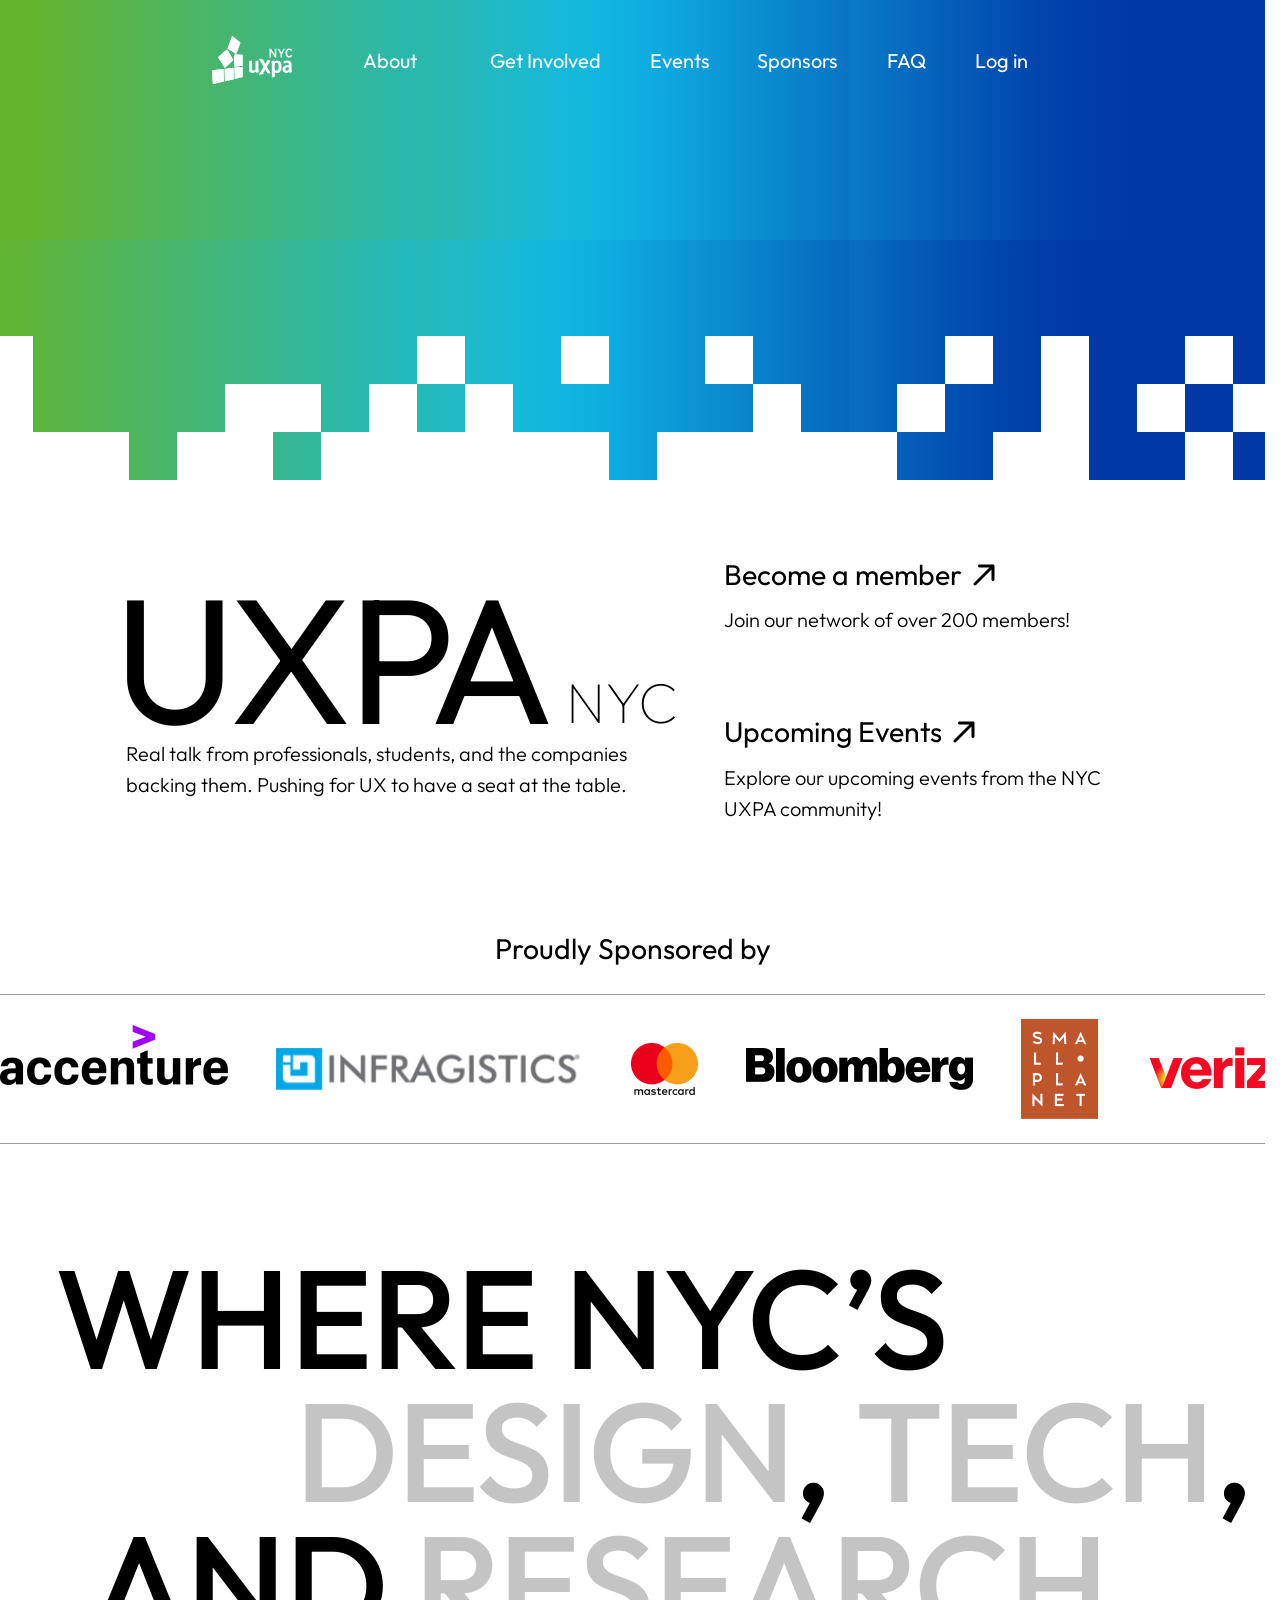
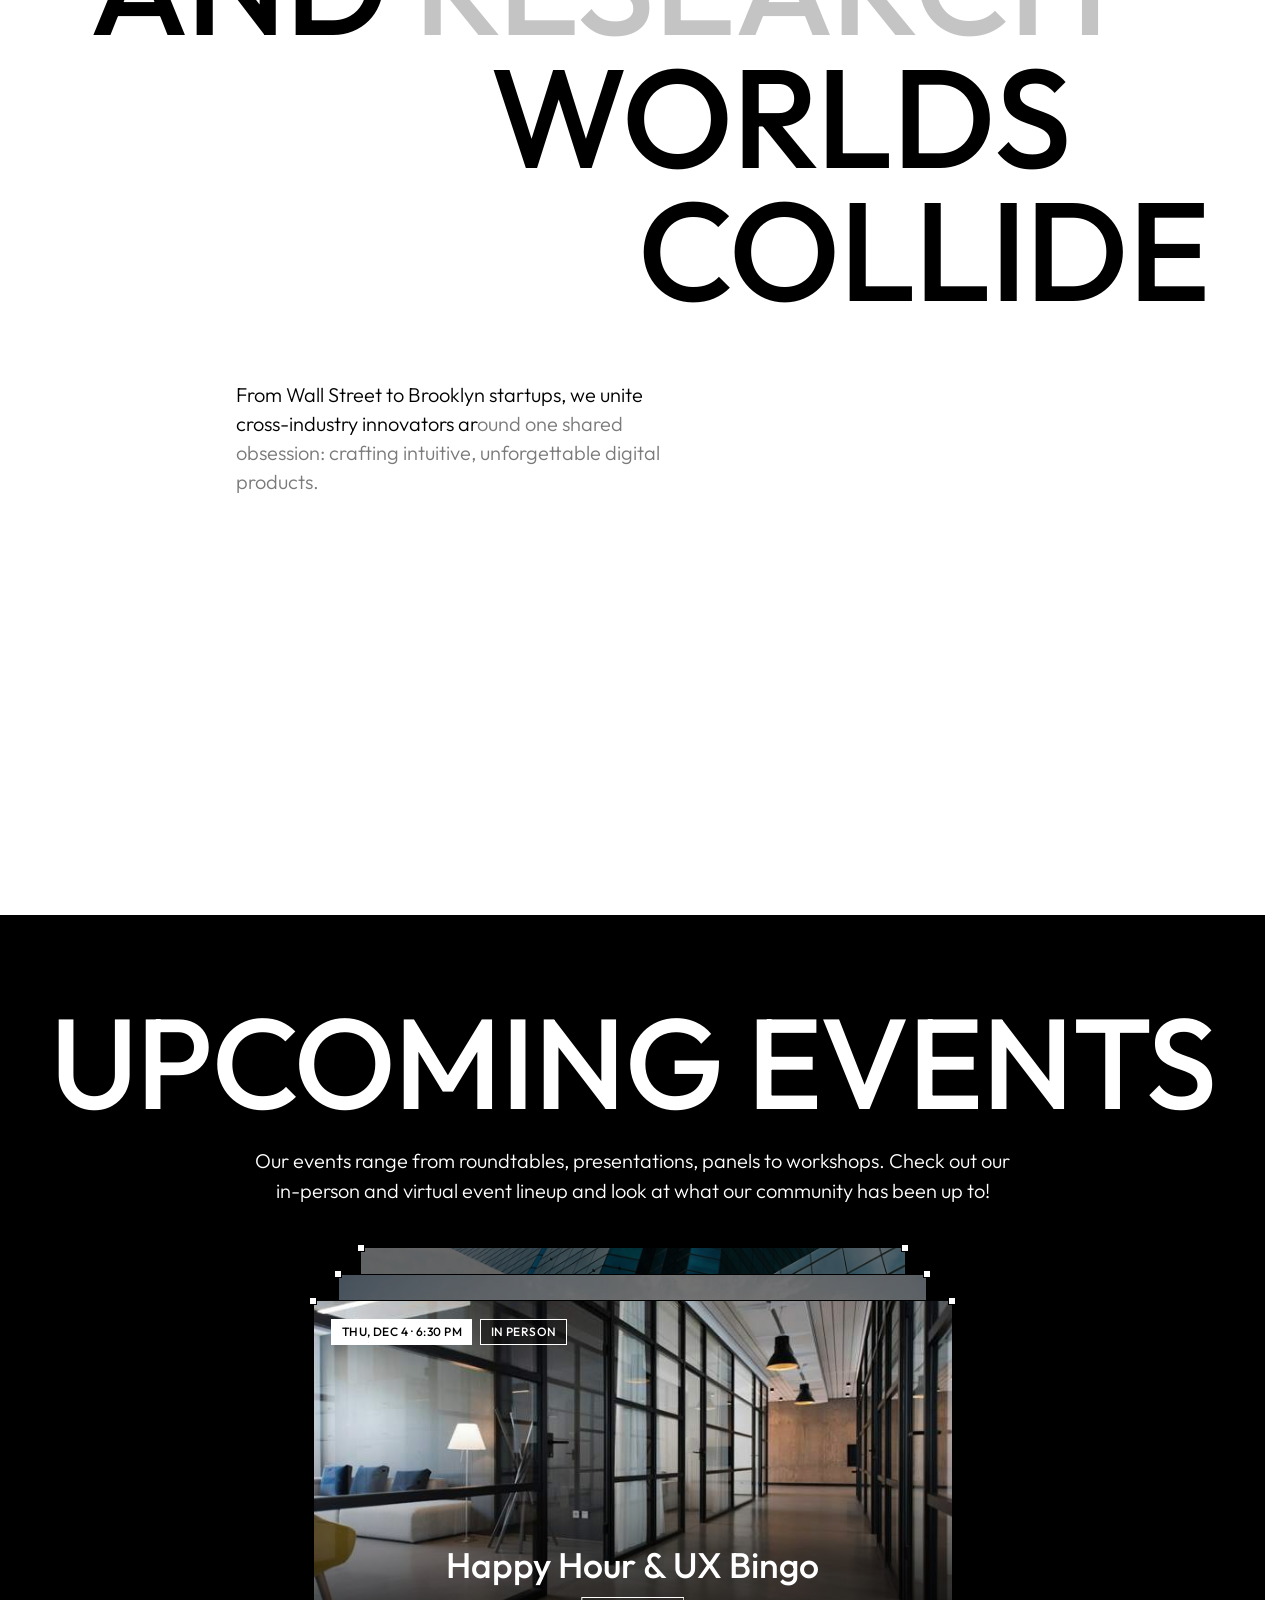
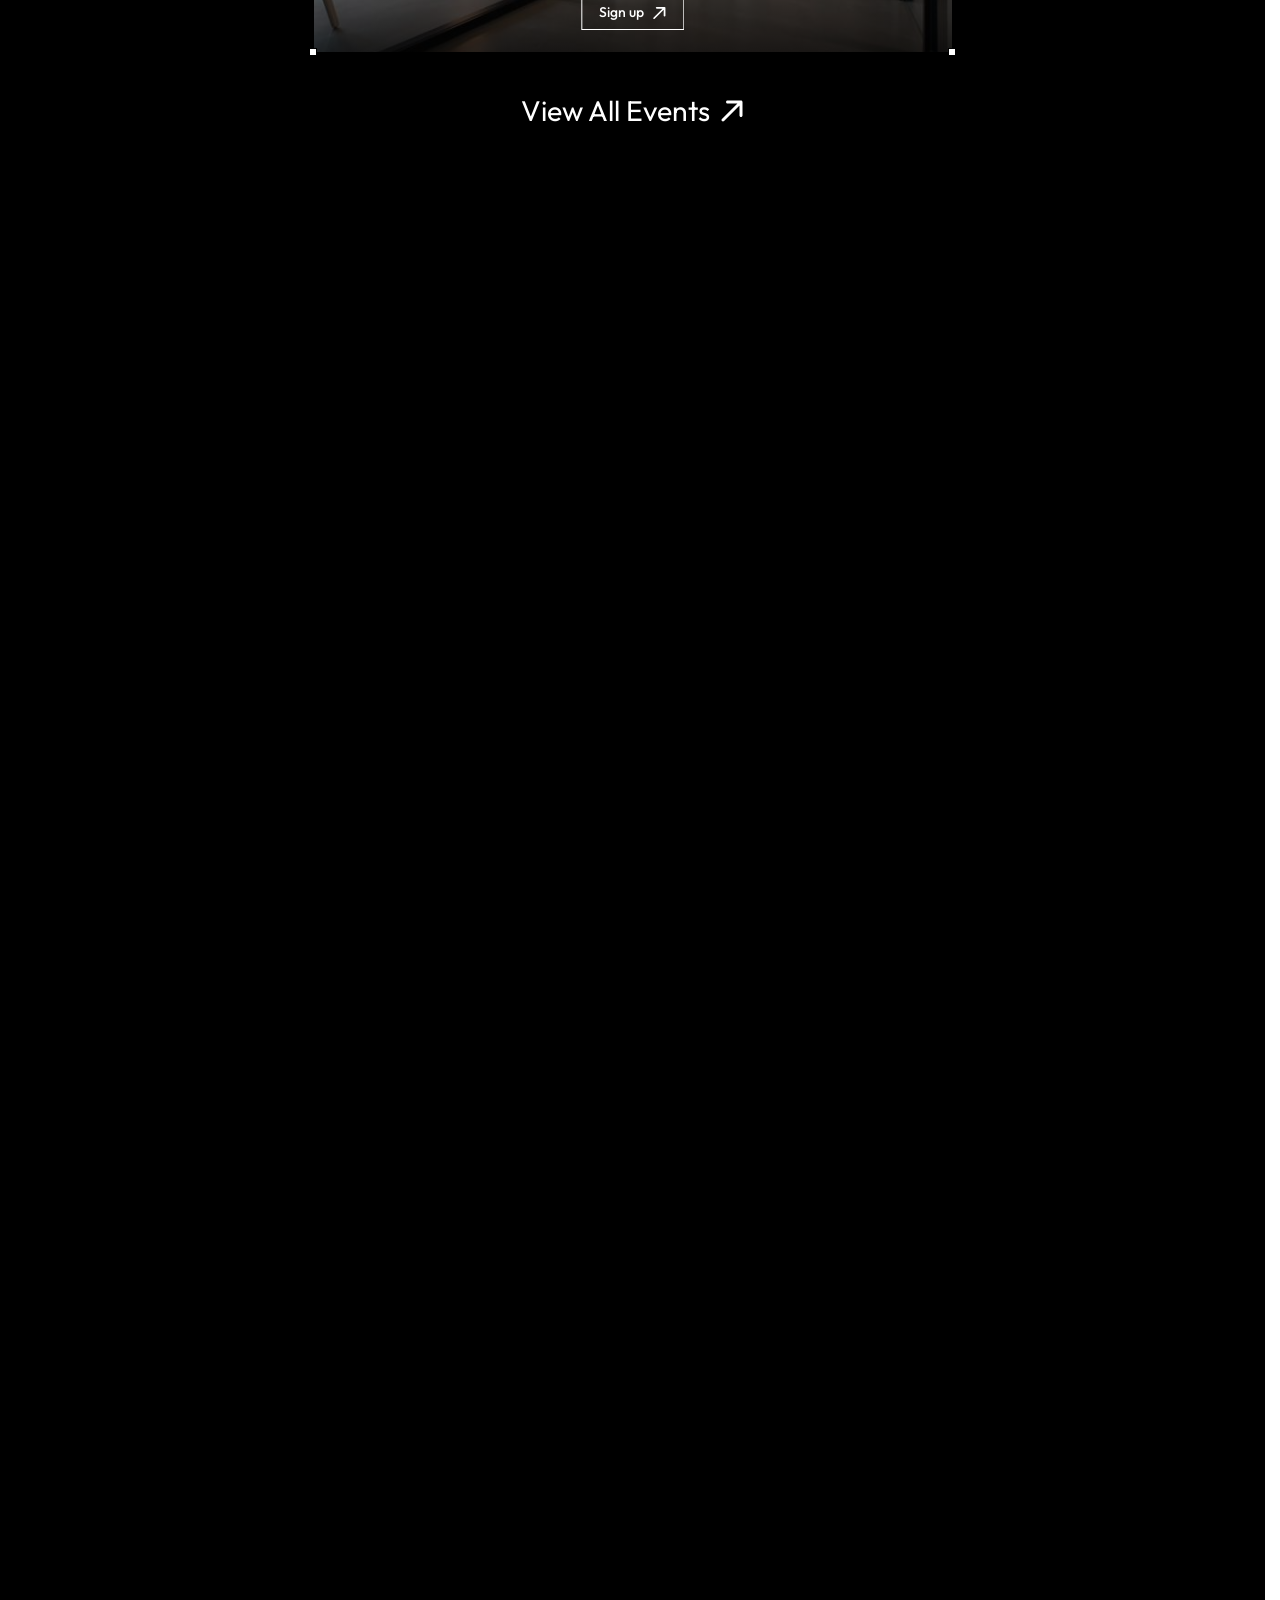
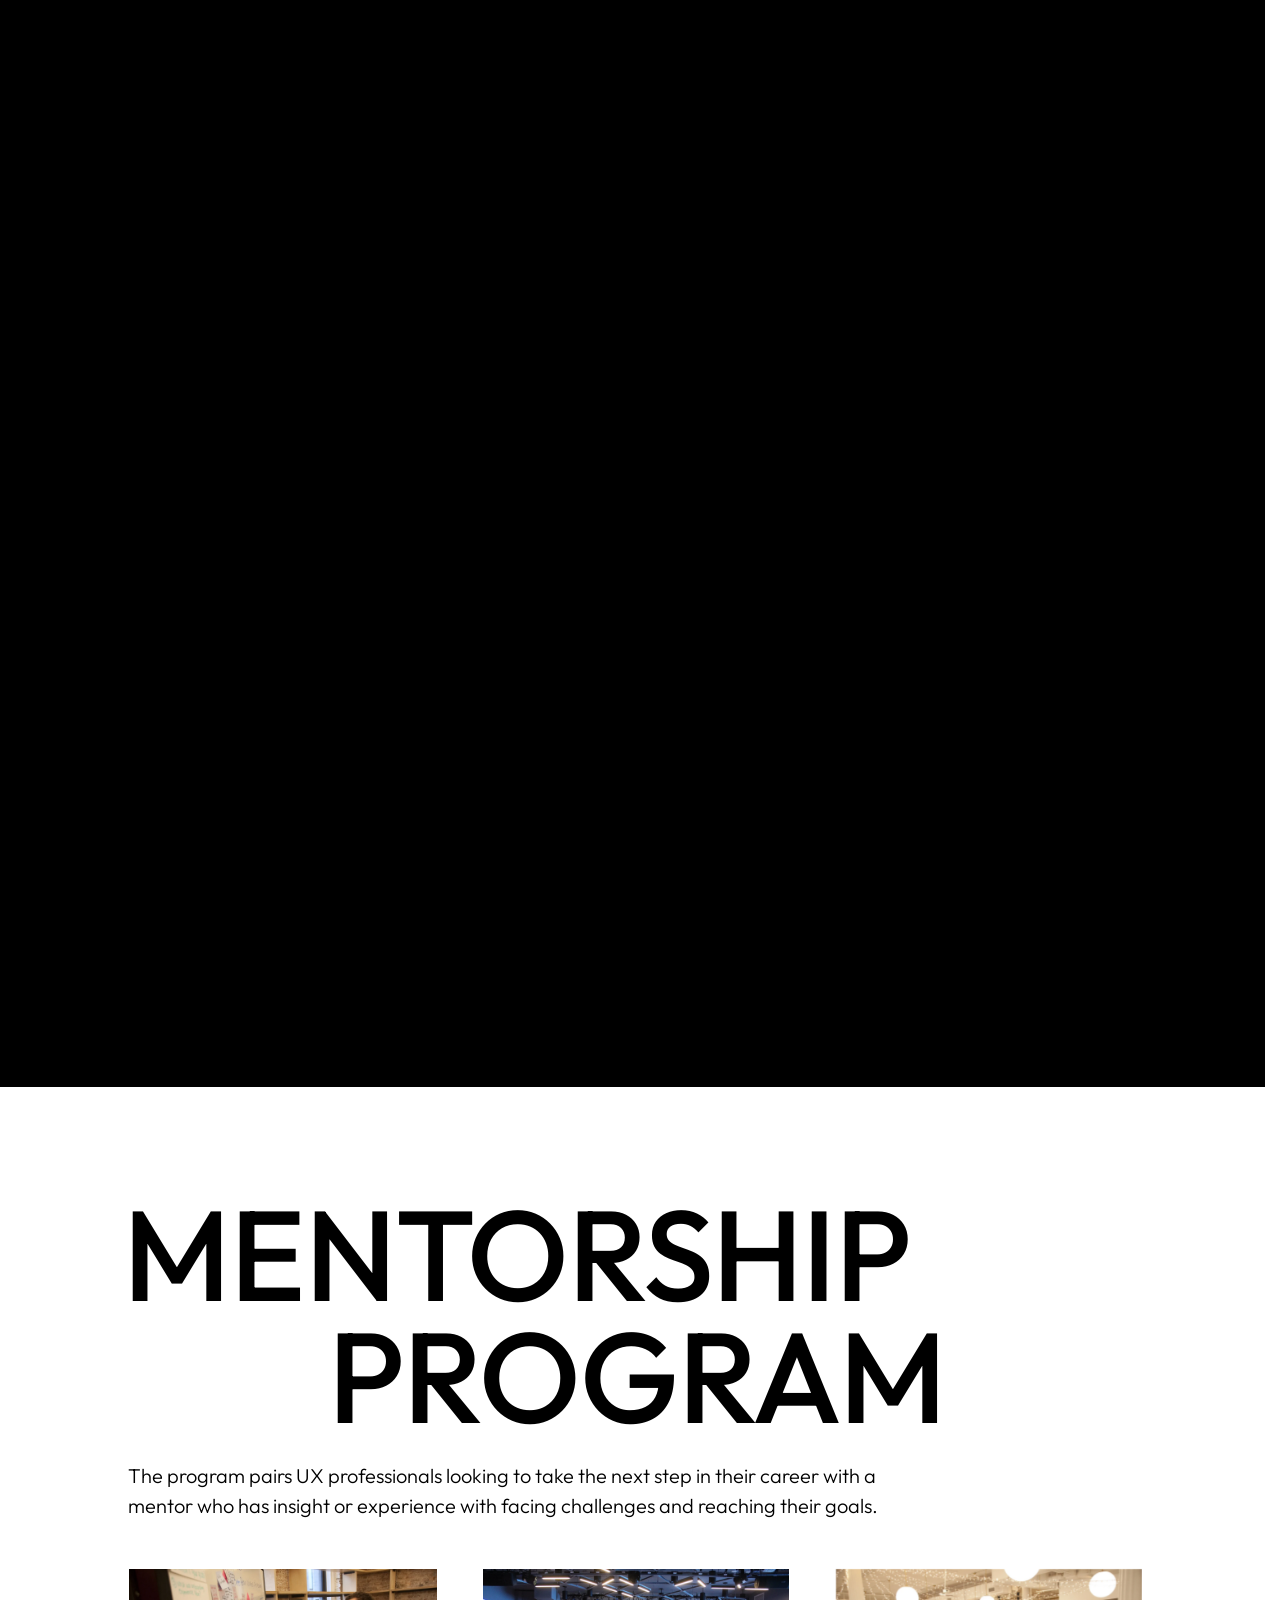
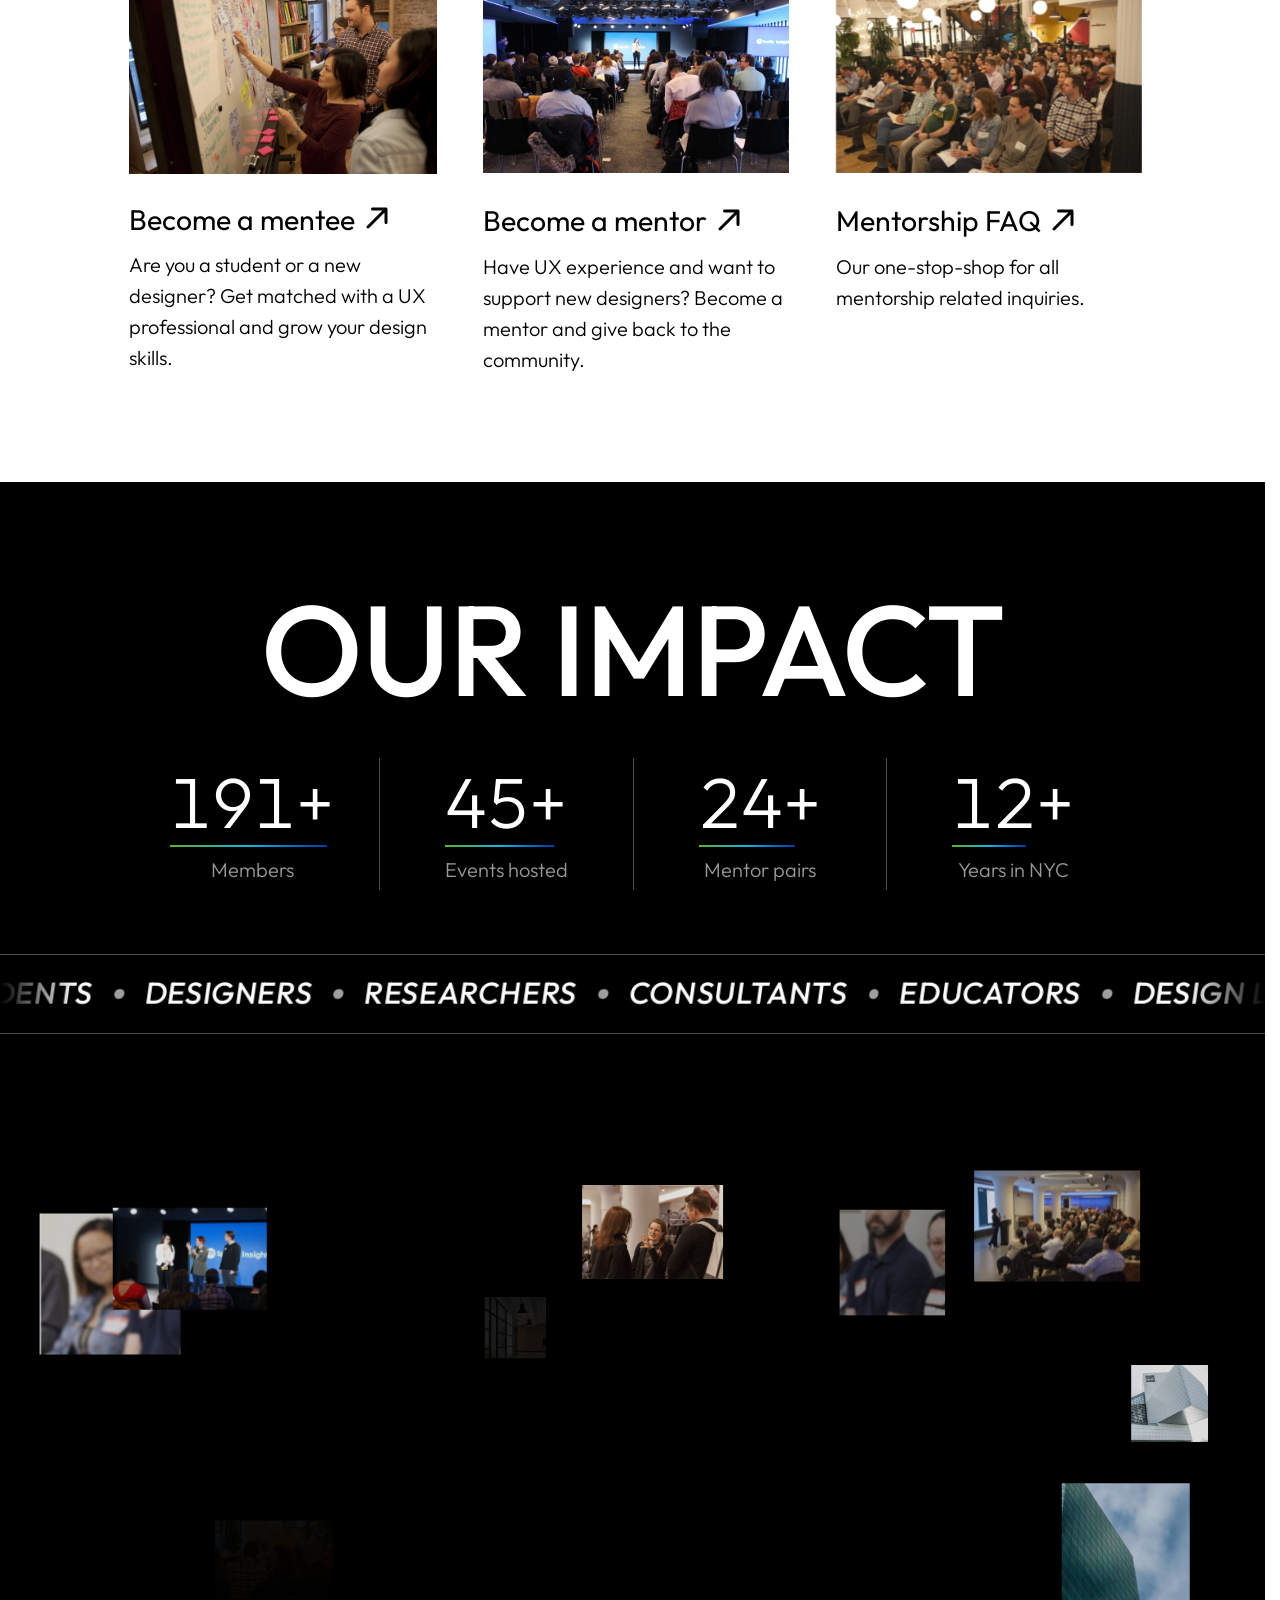
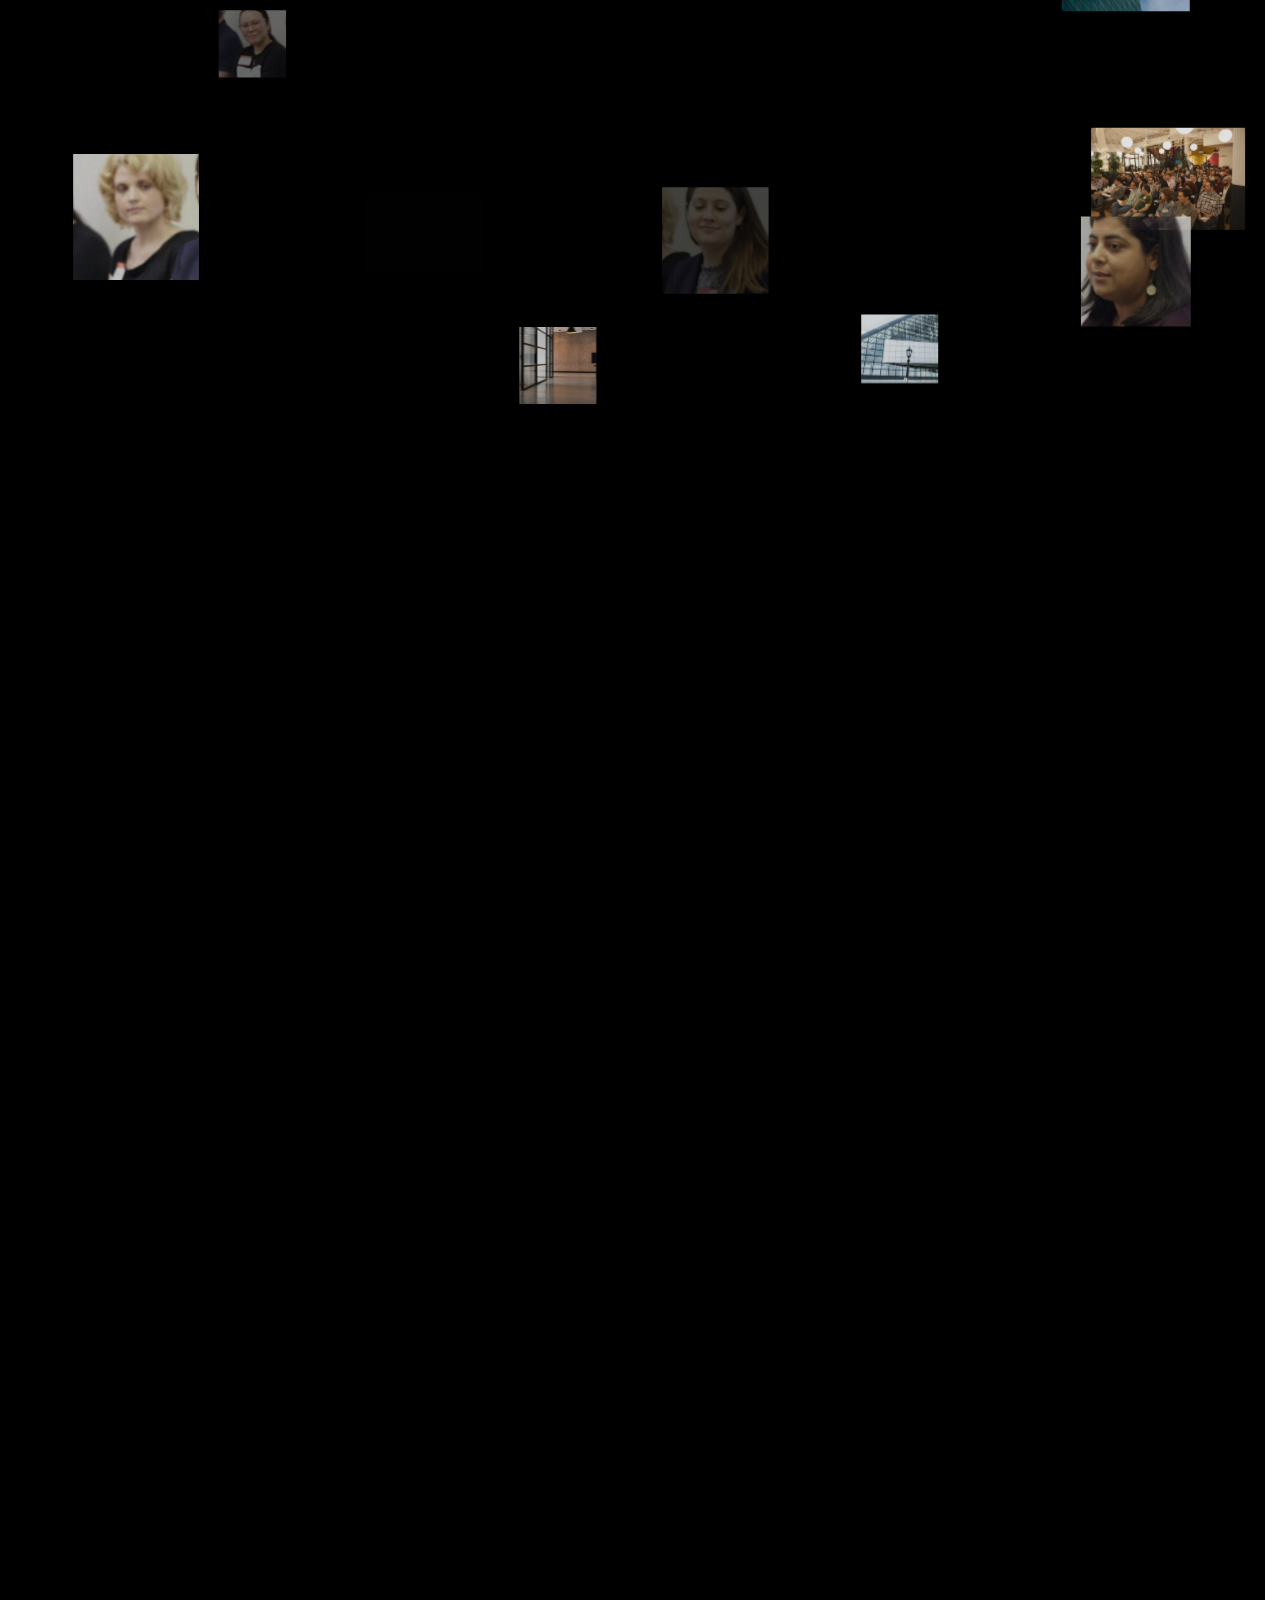
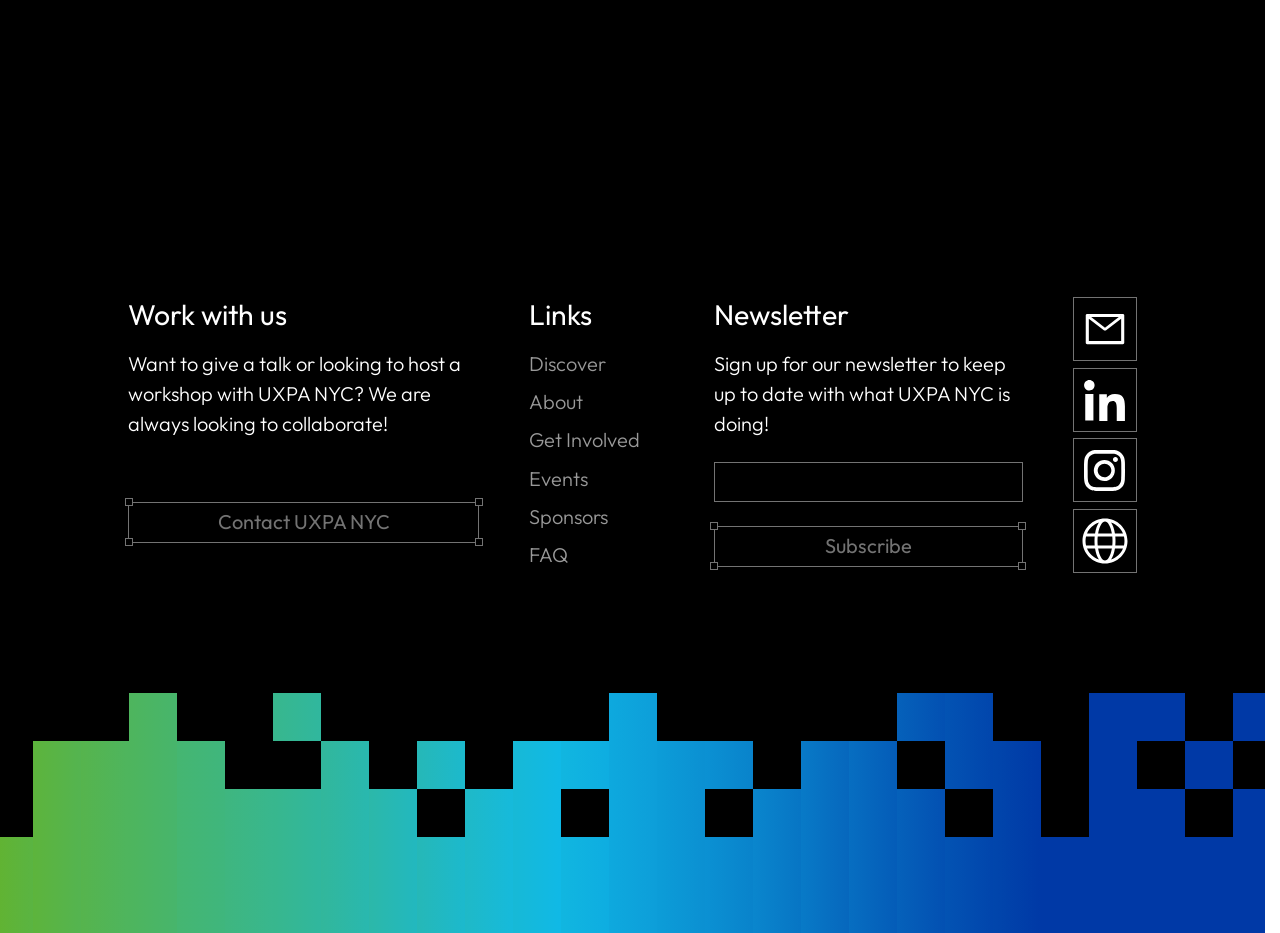
==== commit 215f418d: "v2: designcore-style titles, closer and statement updates, shorter footer grid - Upcoming Events, Me" ====
--- a/v2/index.html
+++ b/v2/index.html
@@ -120,9 +120,9 @@
   <!-- ============ STATEMENT (from v3): staggered uppercase headline ============ -->
   <section class="statement wrap">
     <h2 class="statement-title">
-      <span class="line line-1">Where NYC’s</span>
-      <span class="line line-2">design, tech,</span>
-      <span class="line line-3">and research</span>
+      <span class="line line-1"><span class="w">Where</span> <span class="w">NYC’s</span></span>
+      <span class="line line-2"><span class="w"><span class="sw" data-text="design">design</span>,</span> <span class="w"><span class="sw" data-text="tech">tech</span>,</span></span>
+      <span class="line line-3"><span class="w">and</span> <span class="w"><span class="sw" data-text="research">research</span></span></span>
       <span class="line line-4">worlds</span>
       <span class="line line-5">collide</span>
     </h2>
@@ -142,7 +142,7 @@
     <div class="stack" data-stack>
       <div class="stack-pin">
         <div class="wrap events-head">
-          <h2 class="section-title">Upcoming Events</h2>
+          <h2 class="section-title"><span class="line">Upcoming</span> <span class="line">Events</span></h2>
           <p class="section-eyebrow events-eyebrow">Our events range from roundtables, presentations, panels to workshops. Check out our in-person and virtual event lineup and look at what our community has been up to!</p>
         </div>
 
@@ -248,7 +248,7 @@
        Photos from nycuxpa.com/about. -->
   <section class="pgrid" id="get-involved" aria-labelledby="pgrid-title">
     <div class="wrap pgrid-head">
-      <h2 class="section-title" id="pgrid-title">Impact on the Community</h2>
+      <h2 class="section-title" id="pgrid-title">Our impact</h2>
     </div>
     <!-- Impact numbers: each one counts up from 0 when the row scrolls into view (see main.js).
          PLACEHOLDER figures (only "200+ members" comes from the current site):
@@ -270,11 +270,11 @@
     </div>
   </section>
 
-  <!-- ============ CLOSER: Where NYC’s UX community comes together ============ -->
+  <!-- ============ CLOSER: Be a part of our community ============ -->
   <section class="closer" aria-labelledby="closer-title">
     <!-- The section pins (stays put) while you keep scrolling. During that pause the
          photos burst out of the middle and spread across the screen like stars, each
-         growing to full size as it reaches its spot; then the headline and Join Today
+         growing to full size as it reaches its spot; then the headline and Get Involved
          come in (main.js sets --p and --pi). Afterwards each photo bobs gently and
          leans a little toward the mouse.
          --x / --y: top-left corner as % of the screen; --s: width (vw); --a: shape
@@ -301,9 +301,9 @@
         <figure class="float-photo" style="--x:87; --y:79; --s:9; --a:1; --d:0.6; --t:8.5"><img src="../assets/images/community/photo-11.png" alt="" loading="lazy" decoding="async"></figure>
       </div>
       <div class="closer-inner">
-        <h2 class="closer-title" id="closer-title">Where NYC’s UX<br>community<br>comes together</h2>
+        <h2 class="closer-title" id="closer-title"><span class="line">Be a part</span> <span class="line">of our</span> <span class="line">community</span></h2>
         <a class="cta cta-join" href="#">
-          <span class="cta-title"><span class="cta-label">Join Today</span><svg class="arrow" viewBox="0 0 24 24" aria-hidden="true"><use href="#arrow"/></svg></span>
+          <span class="cta-title"><span class="cta-label">Get Involved</span><svg class="arrow" viewBox="0 0 24 24" aria-hidden="true"><use href="#arrow"/></svg></span>
         </a>
       </div>
     </div>
--- a/v2/style.css
+++ b/v2/style.css
@@ -374,7 +374,10 @@
    ========================================================= */
 .statement {
   --accent: var(--ink);                         /* headline and lede in black */
-  --t: clamp(44px, 9.7222vw, 140px);            /* headline size */
+  /* Headline size: 140px, or smaller only as far as "and research"
+     (7.52 em, the longest line) needs to fit, so it stays big on narrow
+     screens (after designcore.org). Phones split the lines further, below. */
+  --t: min(140px, calc((100vw - var(--gutter)) / 7.9));
   --hang: min(.5 * var(--t), var(--gutter) * .6);   /* how far lines hang into the page margins */
   margin-top: var(--section-gap);
 }
@@ -414,9 +417,30 @@
 .sf-c.is-accent { color: var(--blue); }          /* light blue (#10bae7), the middle of the brand gradient */
 .sf-c.is-on { color: var(--ink); transition: color .1s linear; }
 
-@media (max-width: 600px) {
-  .statement { --t: 10vw; }                     /* the longest line ("and research") stays on one line */
+/* "design", "tech" and "research" in the headline start light grey and
+   turn light blue as you scroll past set points, one after another
+   (main.js adds .is-on). Scrolling back up turns them grey again.
+   Reduced motion: blue from the start. */
+.statement-title .sw {
+  color: #c4c4c4;                               /* light grey */
+  transition: color .4s ease-out;
+}
+.statement-title .sw.is-on { color: var(--blue); }   /* light blue, the middle of the brand gradient */
+@media (prefers-reduced-motion: reduce) {
+  .statement-title .sw { color: var(--blue); }
+}
+
+/* ≤ 767px (designcore's phone/small-tablet breakpoint): each pair of words
+   splits onto its own line, so the longest line is "research" (5.14 em)
+   and the headline can stay near designcore's 100px phone hero size. */
+.statement-title .w { display: inline; }
+@media (max-width: 767px) {
+  .statement { --t: min(100px, calc((100vw - 2 * var(--gutter)) / 5.3)); }
+  .statement-title .w { display: block; }
   .statement-title .line-4 { padding-left: 24%; }
+}
+@media (max-width: 479px) {
+  .statement-title { line-height: .9; }
 }
 
 /* =========================================================
@@ -427,12 +451,22 @@
   line-height: 1.26;
   font-weight: 300;
 }
-/* Upcoming Events and Mentorship Program titles, from v3-designcore:
-   big uppercase display type (128px at 1440); Mentorship splits over two
-   lines with the second indented. */
+/* Upcoming Events, Mentorship Program, Our impact and Be a part of our community titles: big uppercase display
+   type that stays big on narrow screens, after designcore.org. Like
+   their section headings it steps down at their breakpoints and holds
+   each size in between, rather than shrinking with the window:
+     ≥ 992px  128px     768–991px  80px     ≤ 767px  65px
+   Each step is capped so "MENTORSHIP" (6.27 em wide, the longest word)
+   always fits the text column. To keep the size, the lines rearrange:
+   "Upcoming / Events" splits over two lines below 1280px, and
+   "Mentorship / Program" is always two lines with the second indented,
+   and "Our impact" (5.95 em) fits on one line at every size. */
 .events .section-title,
+.pgrid .section-title,
+.closer .closer-title,
 .mentorship .section-title {
-  font-size: clamp(48px, 8.8889vw, 128px);
+  --title-fit: calc((100vw - 2 * var(--gutter)) / 6.5);   /* largest size where the longest line fits */
+  font-size: min(128px, var(--title-fit));
   line-height: .95;
   font-weight: 500;
   letter-spacing: -.01em;
@@ -442,11 +476,34 @@
 .section-title .line-indent { padding-left: 1.6em; }
 .events .events-eyebrow,
 .mentorship .mentorship-eyebrow { margin-top: 24px; }
-@media (min-width: 601px) {
-  .events .section-title { white-space: nowrap; }   /* one line, as in v3 (it runs a few px into the gutters) */
-}
-@media (max-width: 600px) {
+@media (min-width: 1280px) {
+  .events .section-title {                          /* one line ("Upcoming Events" is 9.27 em wide) */
+    white-space: nowrap;
+    margin-inline: calc(-1 * var(--gutter));        /* centred on the window, free to use the side margins */
+  }
+  .events .section-title .line { display: inline; }
+}                                                   /* narrower: "Upcoming" / "Events" on two lines */
+@media (max-width: 991px) {
+  .events .section-title,
+  .pgrid .section-title,
+  .closer .closer-title,
+  .mentorship .section-title { font-size: min(80px, var(--title-fit)); }
+}
+@media (max-width: 767px) {
+  .events .section-title,
+  .pgrid .section-title,
+  .closer .closer-title,
+  .mentorship .section-title {
+    --title-fit: calc((100vw - 2 * var(--gutter)) / 6.35);
+    font-size: min(65px, var(--title-fit));
+  }
   .section-title .line-indent { padding-left: .8em; }
+}
+@media (max-width: 479px) {
+  .events .section-title,
+  .pgrid .section-title,
+  .closer .closer-title,
+  .mentorship .section-title { line-height: .9; }  /* designcore tightens the leading on phones */
 }
 .section-eyebrow {
   margin-top: 16px;
@@ -889,12 +946,12 @@
 
 .footer-grid {
   position: relative;
-  height: calc(336px * var(--grid-scale));       /* 7 rows: the pixel pattern plus 2 rows of gradient pixels below it */
+  height: calc(240px * var(--grid-scale));       /* 5 rows: just the pixel pattern (the 2 solid gradient rows below it are cut off) */
   overflow: hidden;
 }
 .footer-grid .grid-inner { top: 0; transform-origin: 50% 0; }
 
-/* Dark footer: black like the "comes together" section above it, so the
+/* Dark footer: black like the "Be a part of our community" section above it, so the
    page ends in one continuous dark run with no seam. Resting outlines and
    text are dimmed white (the grey of the light version); hover brings them
    to full white. */
@@ -1109,7 +1166,7 @@
 .events + .pixel-band { margin-top: 0; }        /* …and straight out of it */
 
 /* =========================================================
-   Impact on the Community
+   Our impact
    ========================================================= */
 .pgrid {                                        /* black section, white text (like Upcoming Events) */
   margin-top: var(--section-gap);
@@ -1125,15 +1182,15 @@
 .pgrid .vmarquee-track { color: var(--white); }
 
 /* =========================================================
-   Closer: the black section after Impact on the Community, with the
-   community headline and Join Today in white.
+   Closer: the black section after Our impact, with the
+   community headline and Get Involved in white.
    The section is taller than the window and its content pins (stays
    put) while you scroll through it — a pause of --hold window-heights.
    main.js follows the scroll (with a soft lag, so nothing snaps) and:
      - fades the photos in, each drifting slowly out to its spot (--pi)
      - turns the whole set slowly around the headline (--orbit), about
        20° from the moment the section arrives to when it leaves
-     - fades the headline and Join Today in once the photos are out (--in)
+     - fades the headline and Get Involved in once the photos are out (--in)
    ========================================================= */
 .closer {
   --hold: 1.5;                                  /* window-heights of scrolling while pinned */
@@ -1159,13 +1216,15 @@
   flex-direction: column;
   align-items: center;
 }
-.closer-title {                                 /* fades in with the scroll; Join Today has its own reveal (main.js) */
+.closer-title {                                 /* fades in with the scroll; Get Involved follows a little later (--join) */
   opacity: var(--in, 1);
   translate: 0 calc((1 - var(--in, 1)) * 24px);
-  font-size: var(--h2);
-  line-height: 1.1;
-  font-weight: 300;
-}
+}
+/* Type: the same big uppercase titles as Upcoming Events / Mentorship /
+   Our impact (sizes in "Shared section headings"), always on three
+   lines: "Be a part / of our / community" ("community", 6.19 em, is the
+   widest, so it fits at every size). */
+.closer-title .line { display: block; }
 .closer .cta-join {                            /* fades up like the headline, a little after it (--join, main.js) */
   margin-top: 40px;
   opacity: var(--join, 1);
@@ -1193,8 +1252,8 @@
 .float-photo {
   --k: calc(1 - var(--pi, 1));                  /* 1 = not in yet, 0 = in place */
   position: absolute;
-  left: calc(var(--x) * 1%);
-  top: calc(var(--y) * 1%);
+  left: calc(var(--x) * 1% + var(--px, 0px));   /* --px / --py: nudge clear of the headline (main.js) */
+  top: calc(var(--y) * 1% + var(--py, 0px));
   width: clamp(56px, calc(var(--s) * 1vw), calc(var(--s) * 16px));
   aspect-ratio: var(--a, 1);
   margin: 0;
@@ -1237,7 +1296,7 @@
 }
 
 /* =========================================================
-   Impact numbers under "Impact on the Community": four figures in a
+   Impact numbers under "Our impact": four figures in a
    row, split by hairlines. main.js counts each number up from 0 when
    the row scrolls into view, one after another, and the gradient line
    under each number grows with its count.
@@ -1290,7 +1349,7 @@
 
 /* =========================================================
    Velocity marquee (after Framer's "Velocity Marquee") under the
-   "Impact on the Community" heading: the demo's band (hairlines above
+   "Our impact" heading: the demo's band (hairlines above
    and below, faded ends, a circle between words) in the site's type and
    colours. main.js moves and tilts the track.
    ========================================================= */
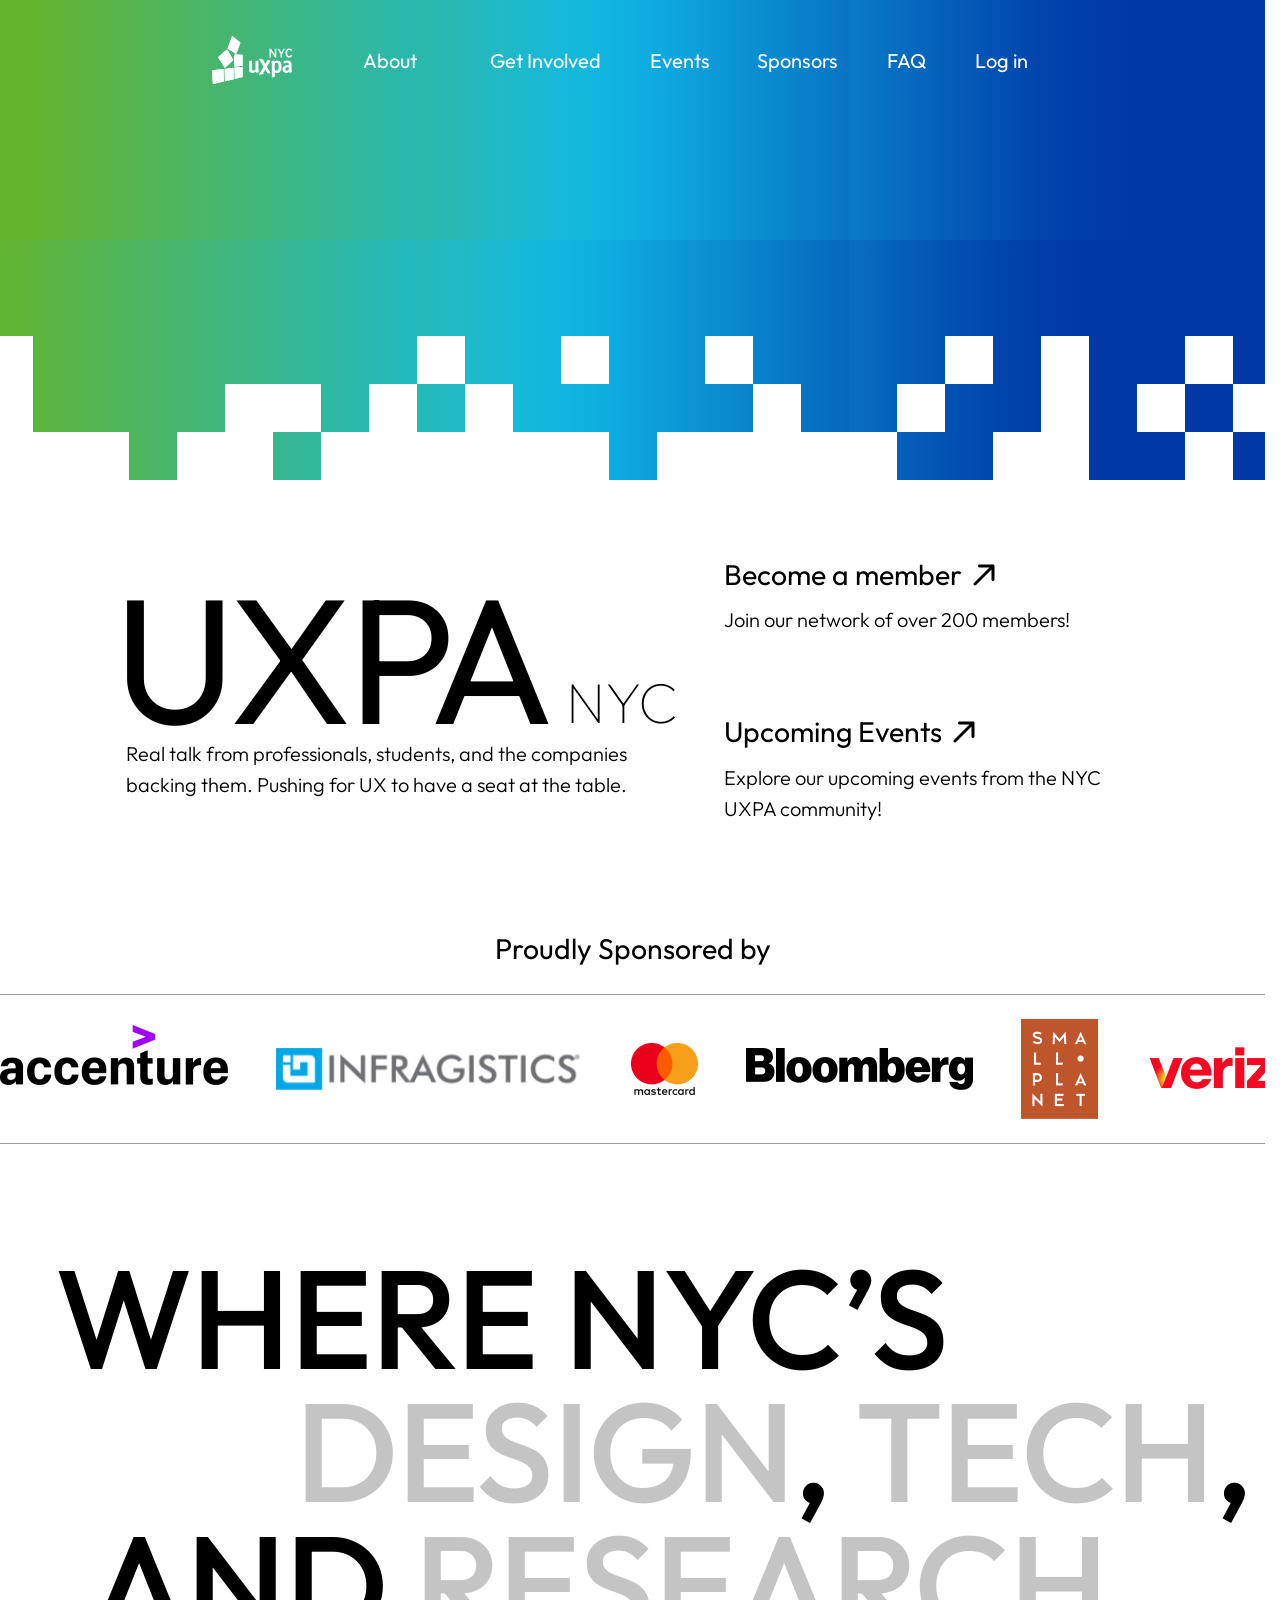
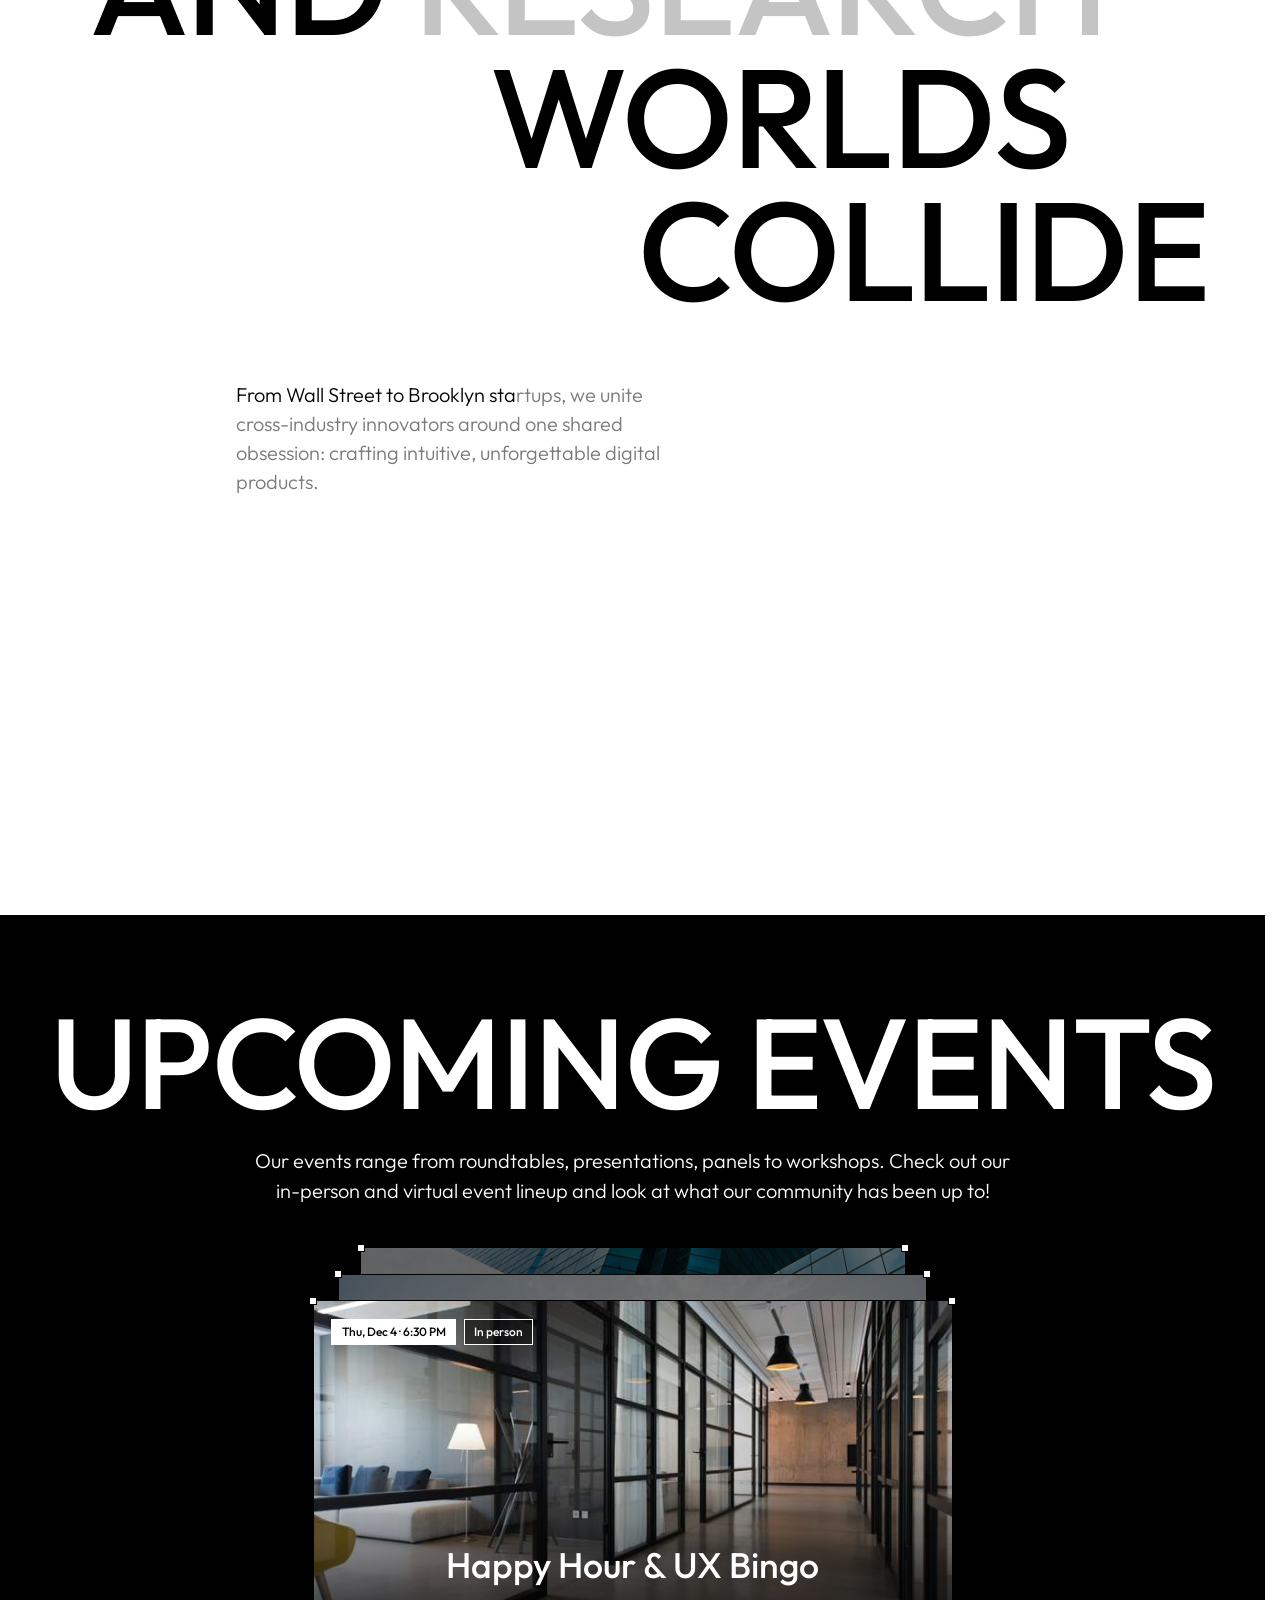
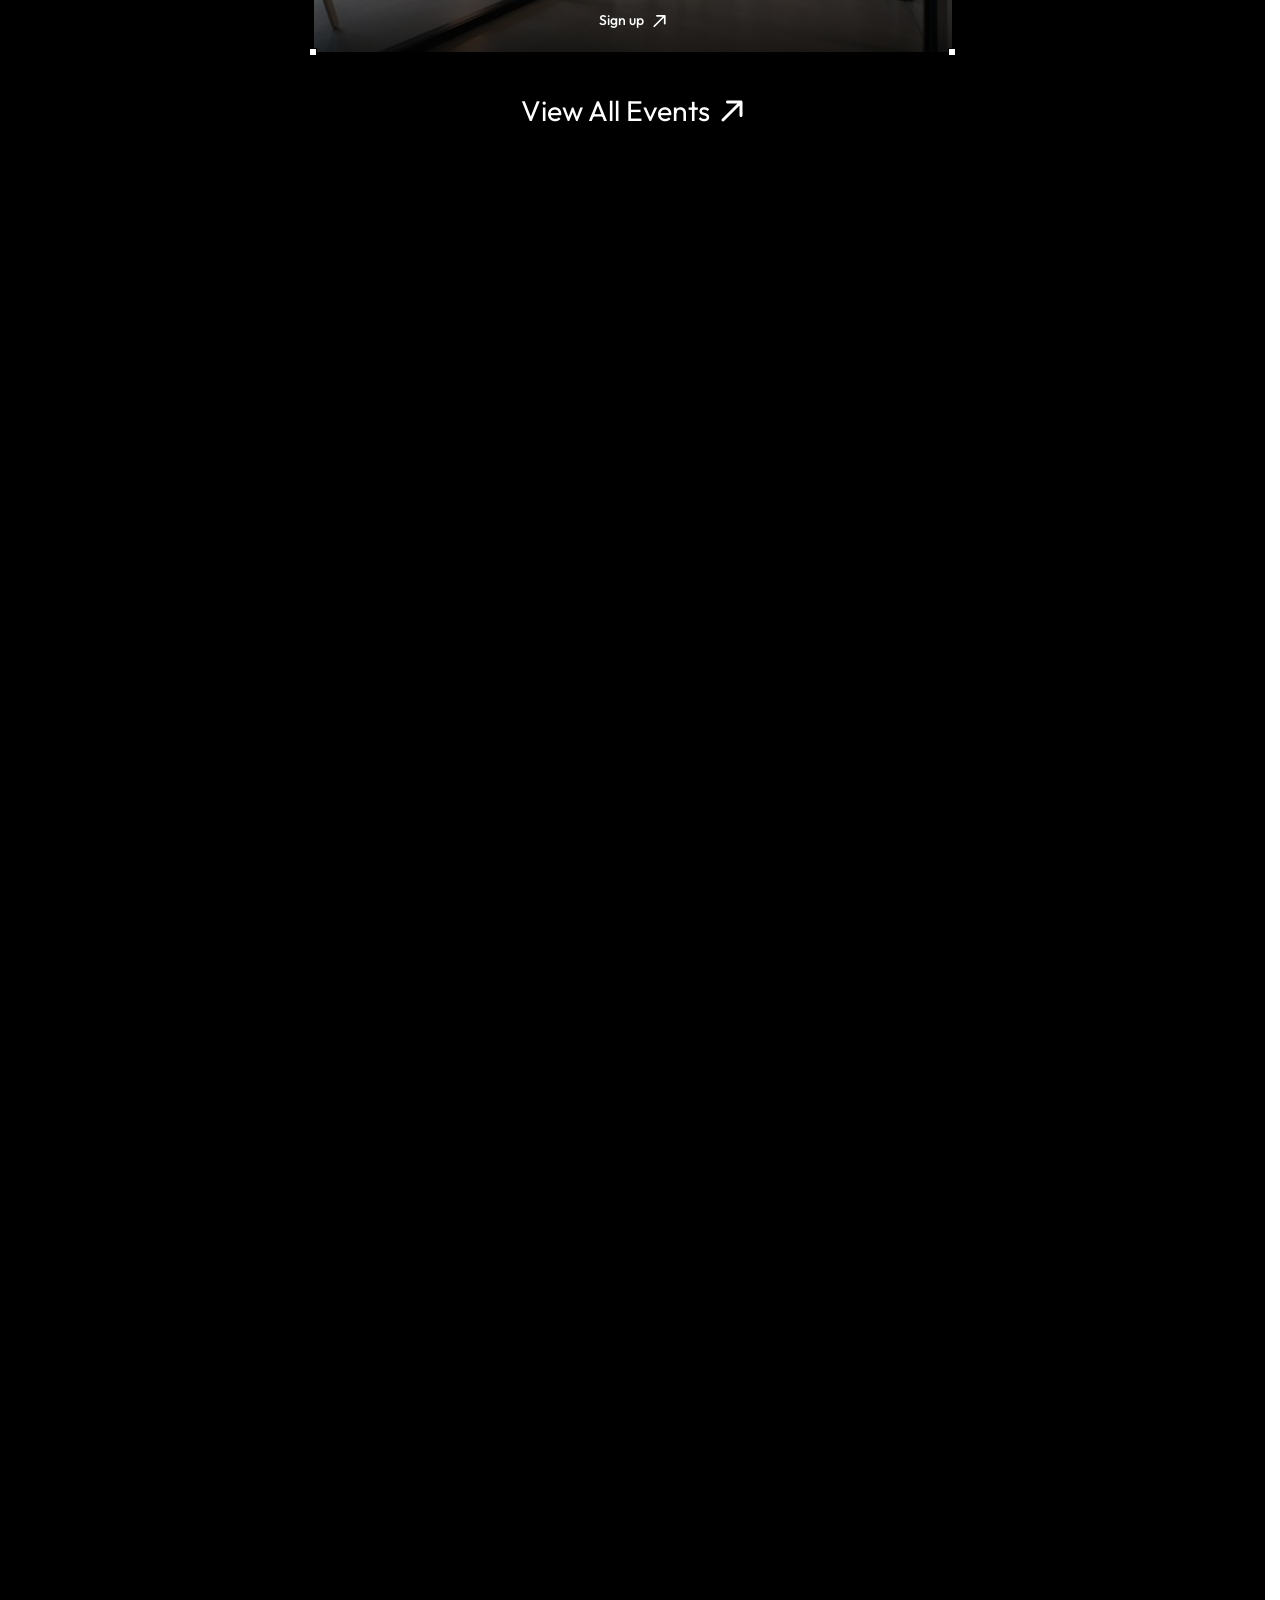
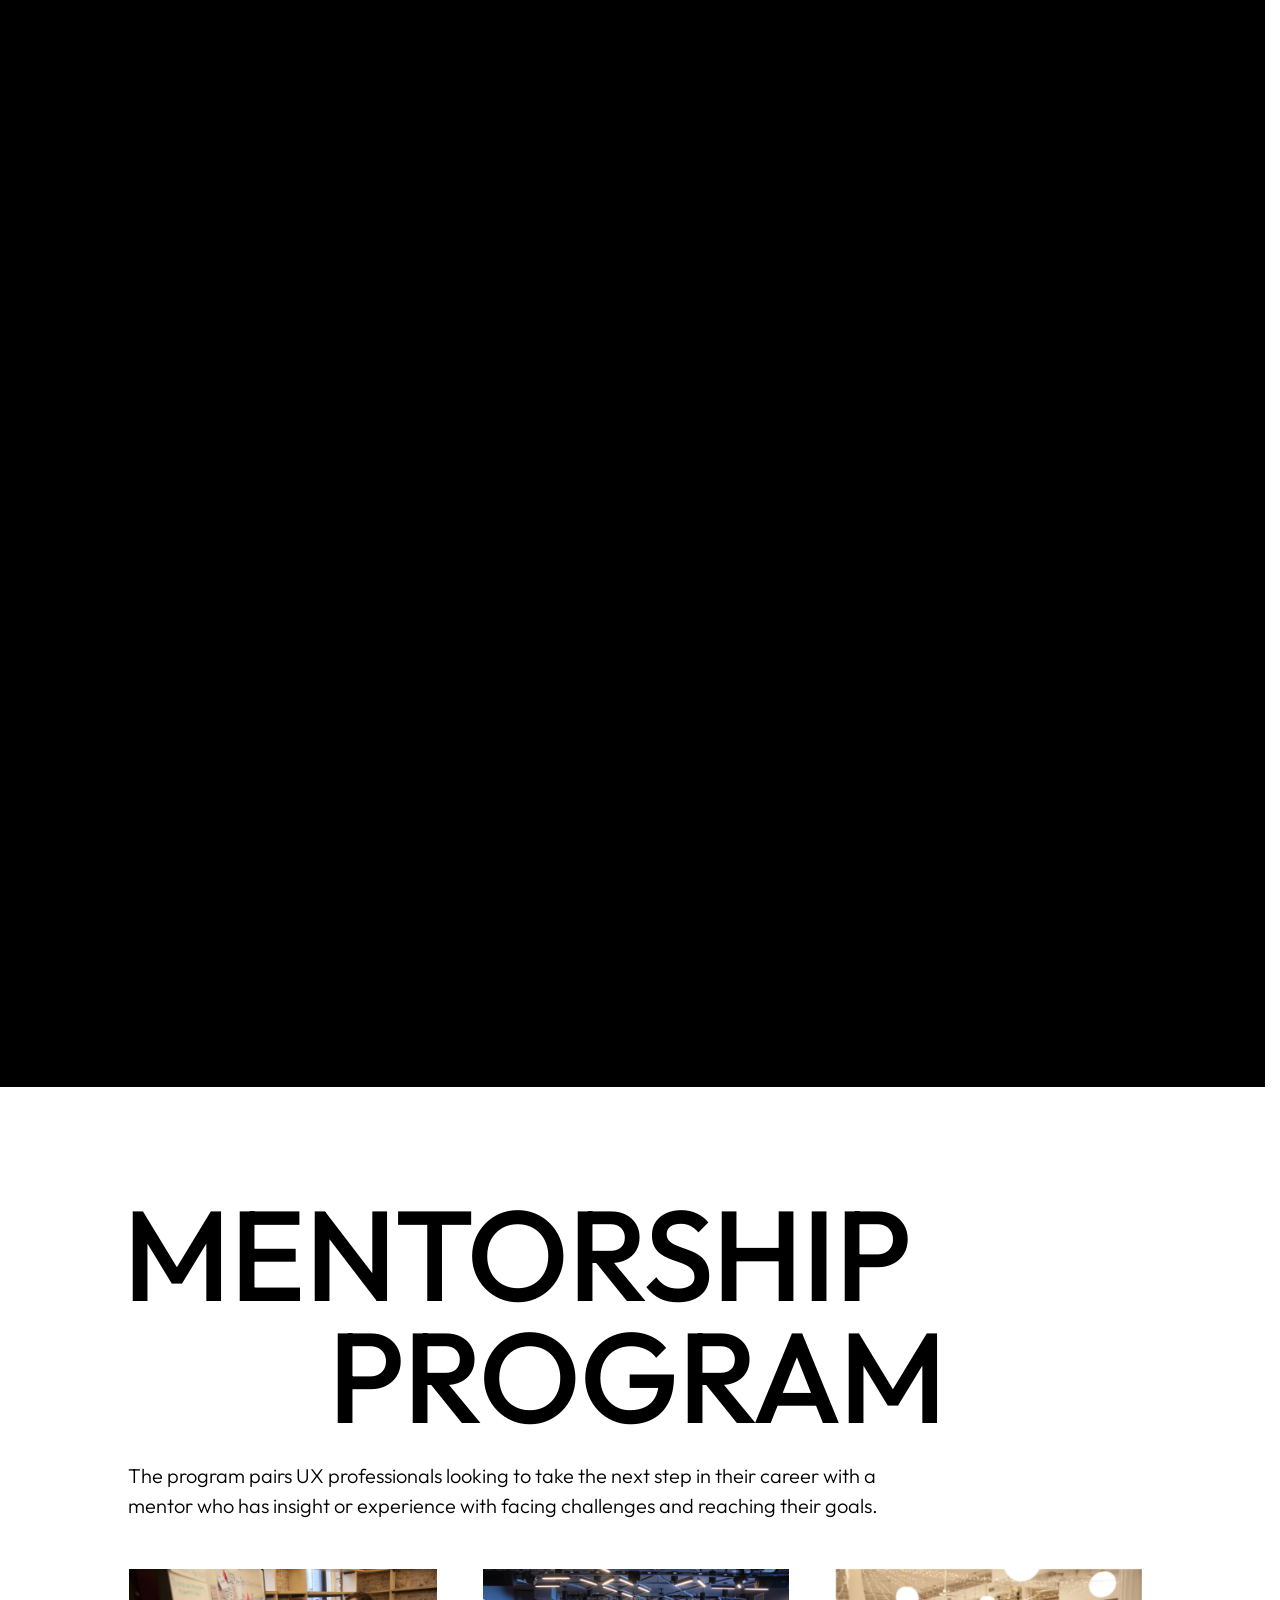
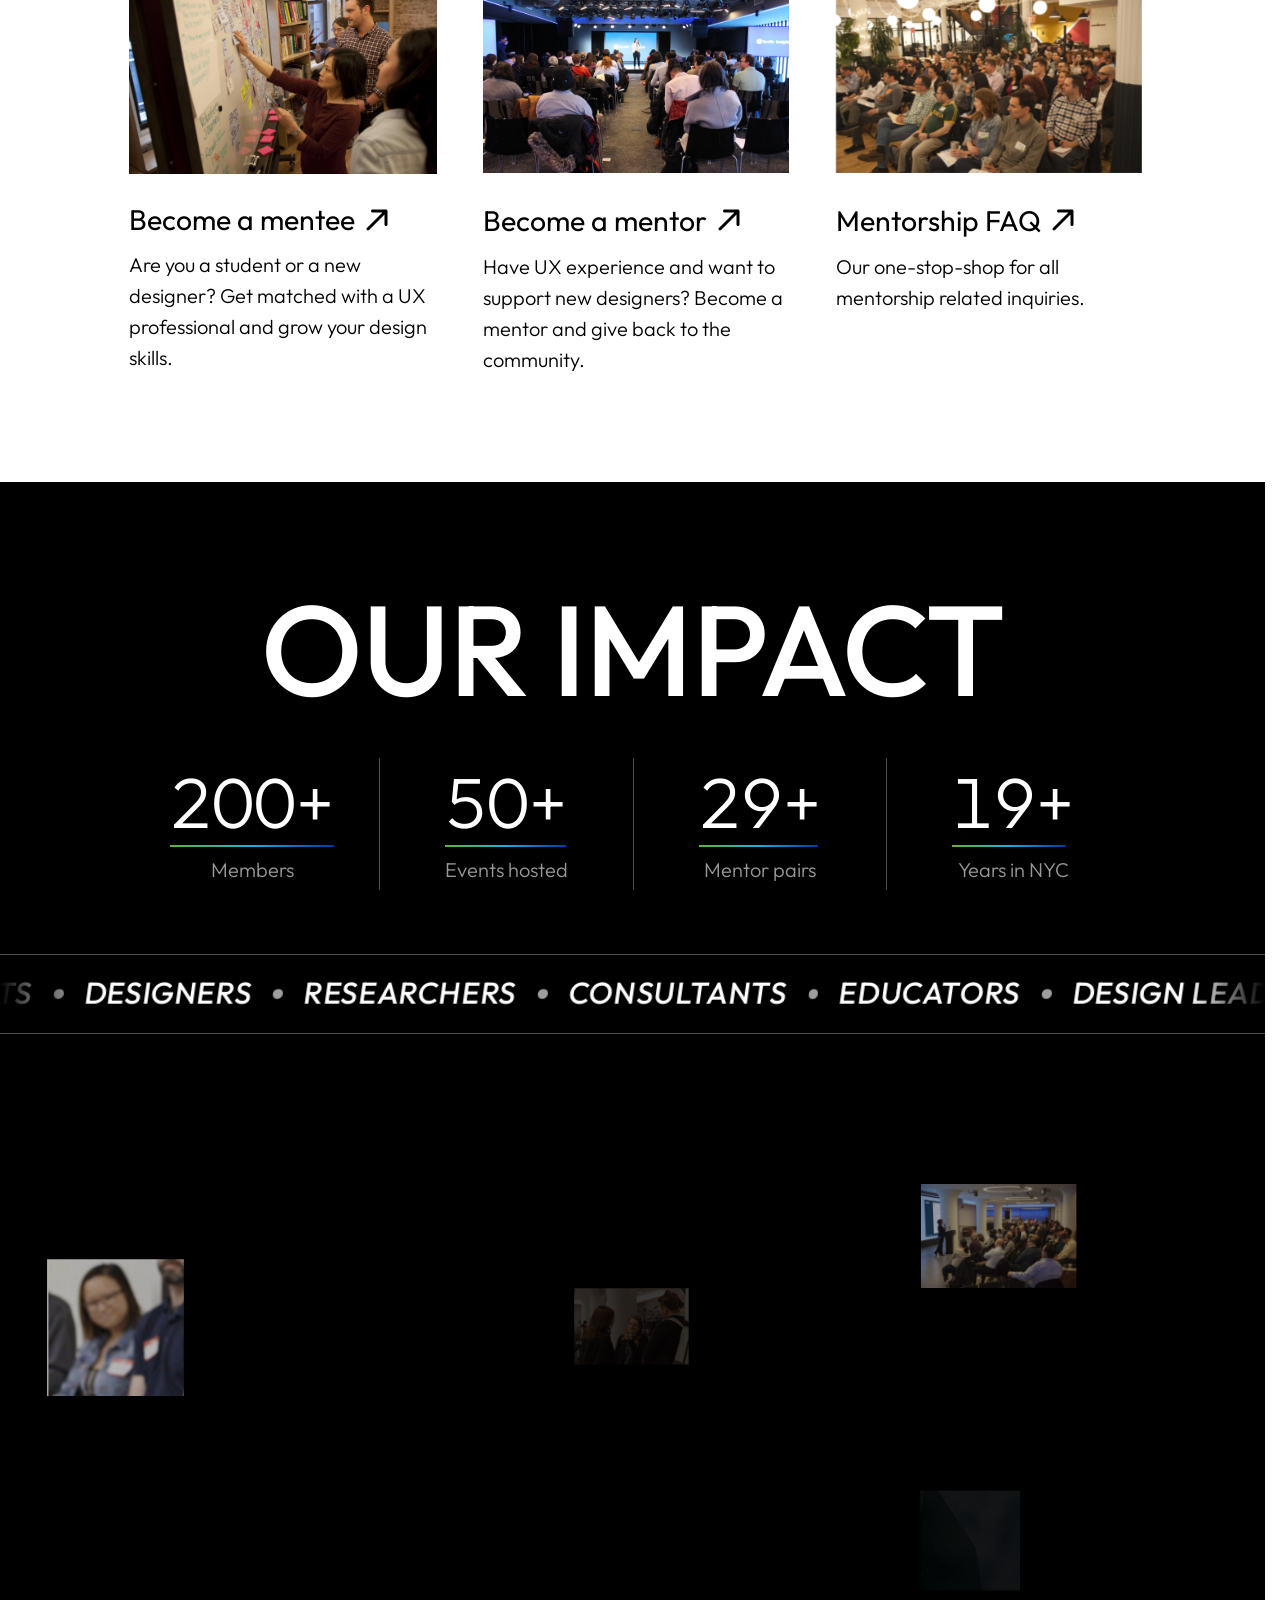
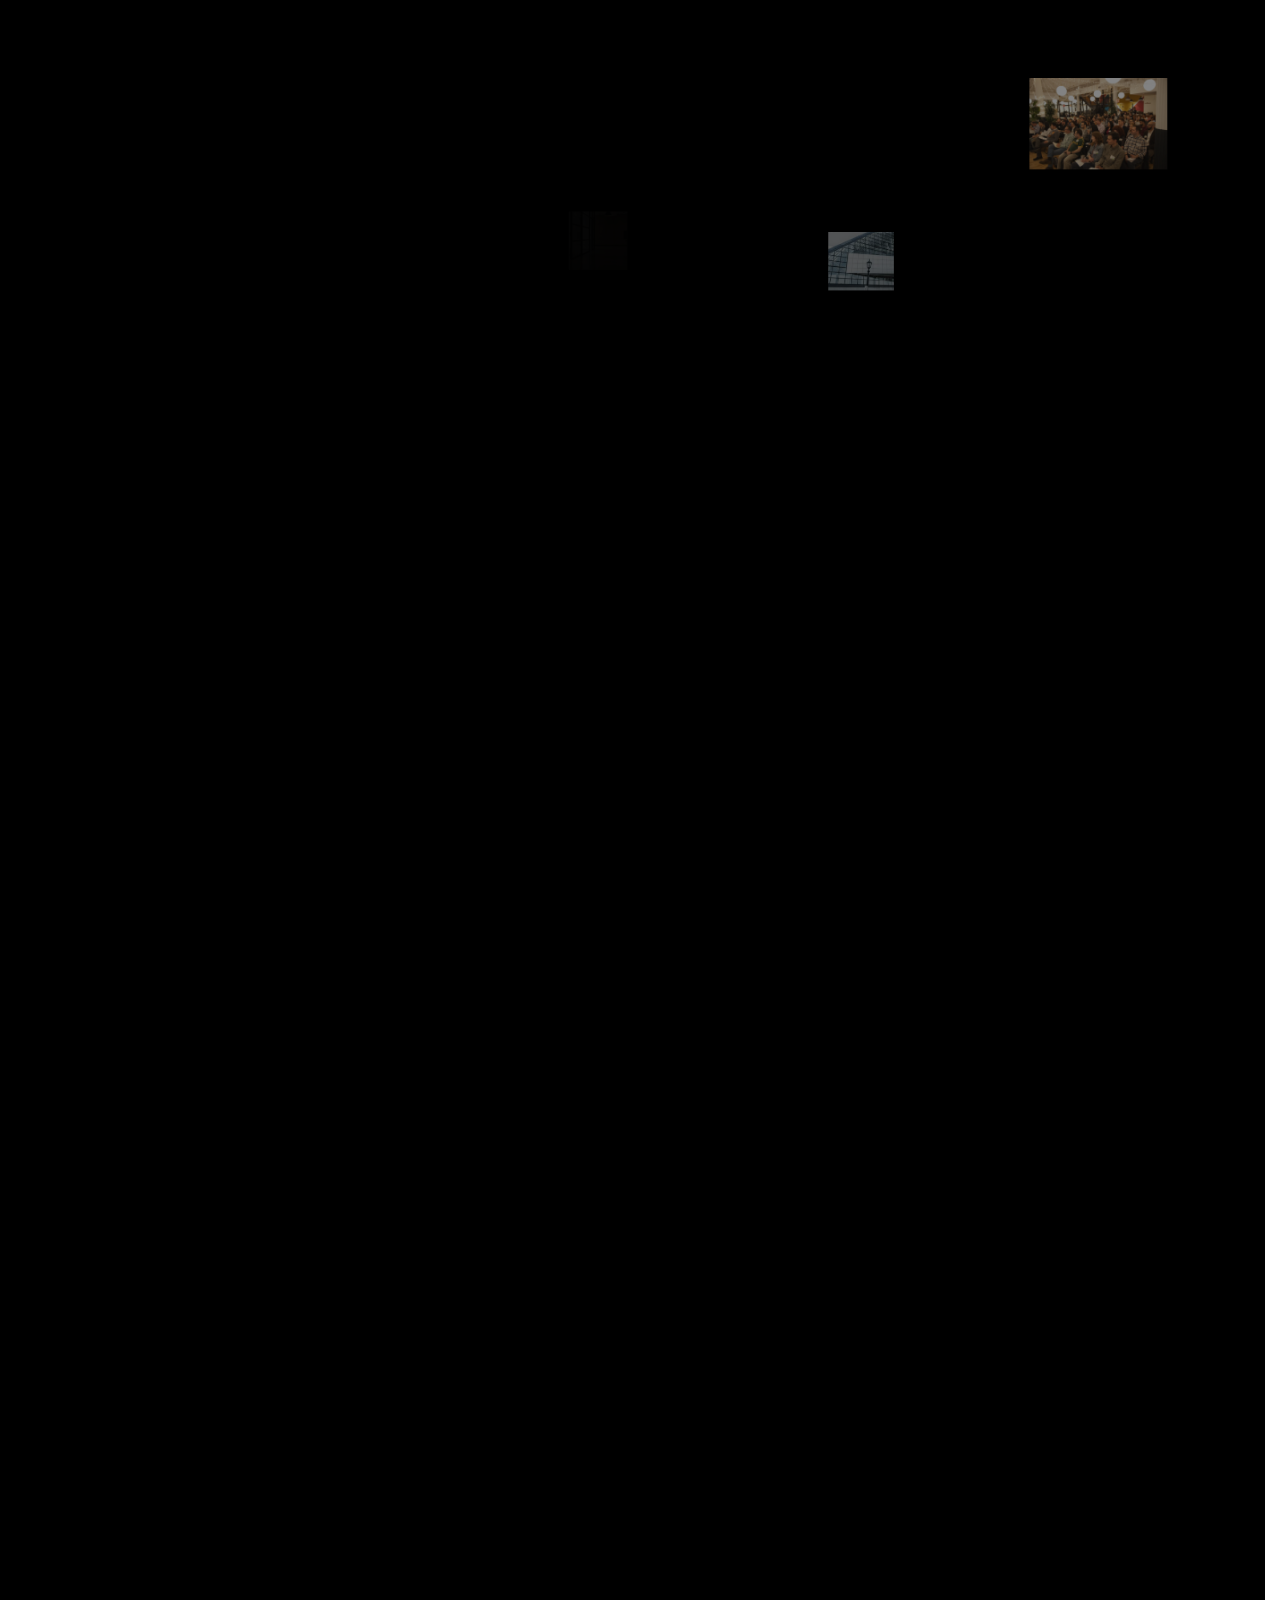
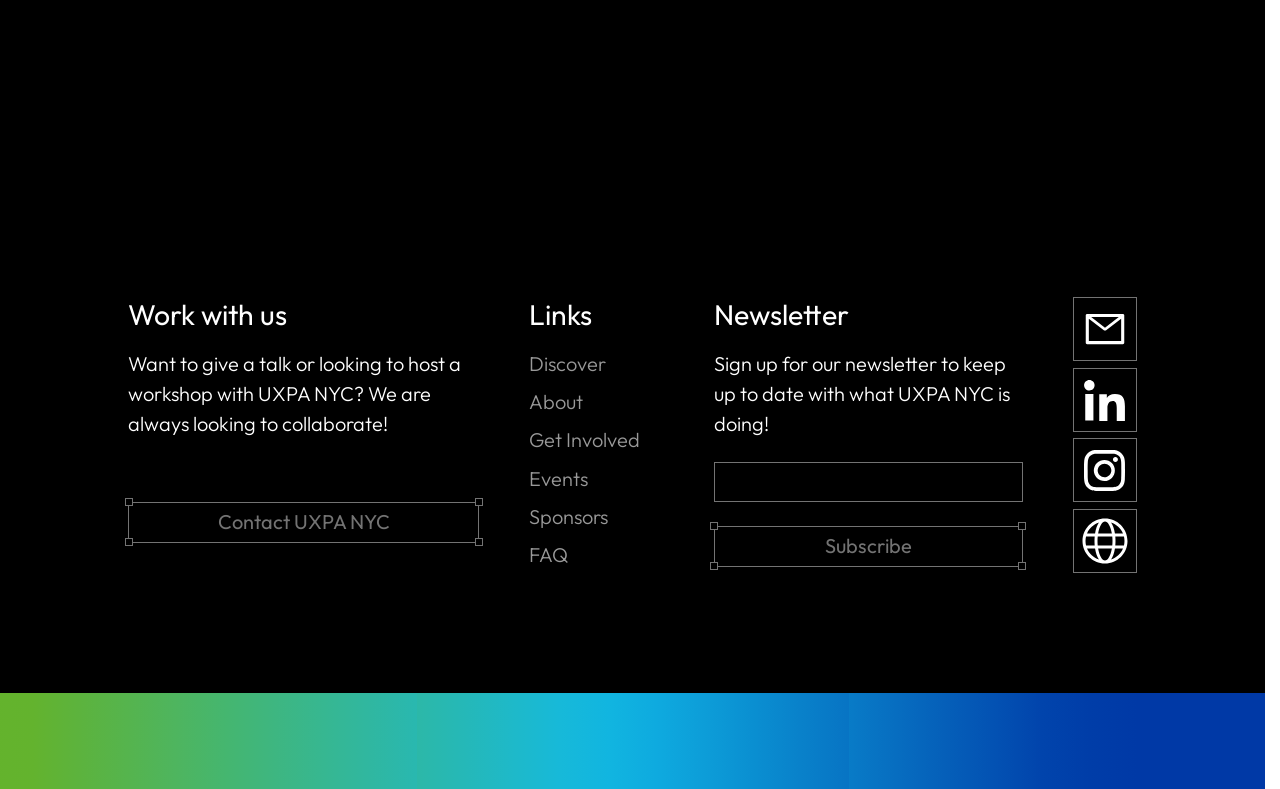
==== commit 3dd98b2f: "v2: footer rework, event card and statement tweaks - Footer: only two rows of gradient pixels; four " ====
--- a/v2/index.html
+++ b/v2/index.html
@@ -155,7 +155,7 @@
                 <img src="../assets/images/events/happy-hour.jpg" alt="">
                 <p class="card-meta"><span class="card-date">Thu, Dec 4 · 6:30 PM</span><span class="card-type">In person</span></p>
                 <p class="card-title">Happy Hour &amp; UX Bingo</p>
-                <a class="card-signup" href="#">Sign up<svg class="arrow" viewBox="0 0 24 24" aria-hidden="true"><use href="#arrow"/></svg></a>
+                <a class="card-signup" href="#"><span class="signup-label">Sign up</span><svg class="arrow" viewBox="0 0 24 24" aria-hidden="true"><use href="#arrow"/></svg></a>
               </div>
               <span class="h tl"></span><span class="h tr"></span><span class="h bl"></span><span class="h br"></span>
             </div>
@@ -164,7 +164,7 @@
                 <img src="../assets/images/events/accessible-website-workshop.jpg" alt="">
                 <p class="card-meta"><span class="card-date">Sat, Dec 13 · 11:00 AM</span><span class="card-type">In person</span></p>
                 <p class="card-title">Design an Accessible Website: <span class="nowrap">Hands-On</span> UX Workshop</p>
-                <a class="card-signup" href="#">Sign up<svg class="arrow" viewBox="0 0 24 24" aria-hidden="true"><use href="#arrow"/></svg></a>
+                <a class="card-signup" href="#"><span class="signup-label">Sign up</span><svg class="arrow" viewBox="0 0 24 24" aria-hidden="true"><use href="#arrow"/></svg></a>
               </div>
               <span class="h tl"></span><span class="h tr"></span><span class="h bl"></span><span class="h br"></span>
             </div>
@@ -173,7 +173,7 @@
                 <img src="../assets/images/events/women-in-tech.png" alt="">
                 <p class="card-meta"><span class="card-date">Wed, Jan 14 · 7:00 PM</span><span class="card-type">Virtual</span></p>
                 <p class="card-title">Women in Tech Panel</p>
-                <a class="card-signup" href="#">Sign up<svg class="arrow" viewBox="0 0 24 24" aria-hidden="true"><use href="#arrow"/></svg></a>
+                <a class="card-signup" href="#"><span class="signup-label">Sign up</span><svg class="arrow" viewBox="0 0 24 24" aria-hidden="true"><use href="#arrow"/></svg></a>
               </div>
               <span class="h tl"></span><span class="h tr"></span><span class="h bl"></span><span class="h br"></span>
             </div>
--- a/v2/style.css
+++ b/v2/style.css
@@ -418,16 +418,21 @@
 .sf-c.is-on { color: var(--ink); transition: color .1s linear; }
 
 /* "design", "tech" and "research" in the headline start light grey and
-   turn light blue as you scroll past set points, one after another
+   take their colour as you scroll past set points, one after another
    (main.js adds .is-on). Scrolling back up turns them grey again.
-   Reduced motion: blue from the start. */
+   Reduced motion: coloured from the start. */
 .statement-title .sw {
   color: #c4c4c4;                               /* light grey */
   transition: color .4s ease-out;
 }
-.statement-title .sw.is-on { color: var(--blue); }   /* light blue, the middle of the brand gradient */
+/* Each word takes its stop of the brand gradient: design green (start),
+   tech light blue (middle), research dark blue (end). */
+.statement-title .sw { --sw: var(--blue); }
+.statement-title .sw[data-text="design"] { --sw: #62b331; }
+.statement-title .sw[data-text="research"] { --sw: #0039a6; }
+.statement-title .sw.is-on { color: var(--sw); }
 @media (prefers-reduced-motion: reduce) {
-  .statement-title .sw { color: var(--blue); }
+  .statement-title .sw { color: var(--sw); }
 }
 
 /* ≤ 767px (designcore's phone/small-tablet breakpoint): each pair of words
@@ -438,6 +443,9 @@
   .statement { --t: min(100px, calc((100vw - 2 * var(--gutter)) / 5.3)); }
   .statement-title .w { display: block; }
   .statement-title .line-4 { padding-left: 24%; }
+}
+@media (max-width: 600px) {                     /* "From Wall Street to Brooklyn…" centred on the page */
+  .statement .lede { margin-inline: auto; text-align: center; }
 }
 @media (max-width: 479px) {
   .statement-title { line-height: .9; }
@@ -628,11 +636,11 @@
    little into place as a card comes forward, so they arrive with it. */
 .card-content::after { pointer-events: none; }  /* the outline must not block the Sign up link */
 /* Room for Sign up under the title: the usual 8.4cqw, but never less than
-   8px clear of the button's top (its bottom + its height: line-height plus
-   .55em padding top and bottom). */
+   8px clear of the link's top (its bottom + its line-height, plus the
+   4px its underline hangs below). */
 .card { --signup-bottom: 3cqw; --signup-size: max(14px, 1.44cqw); --title-min: 8.4cqw; }
 .card:has(.card-signup) .card-title {
-  bottom: max(var(--title-min), calc(var(--signup-bottom) + var(--signup-size) * 2.36 + 8px));
+  bottom: max(var(--title-min), calc(var(--signup-bottom) + var(--signup-size) * 1.26 + 12px));
 }
 .card-meta,
 .card-signup {
@@ -649,9 +657,7 @@
   margin: 0;
   font-size: max(12px, 1.15cqw);                /* 16px at 1387 */
   font-weight: 500;
-  letter-spacing: .04em;
-  text-transform: uppercase;
-  line-height: 1;
+  line-height: 1;                               /* sentence case, as written in the markup */
 }
 .card-date,
 .card-type { padding: .6em .85em; }
@@ -666,17 +672,28 @@
   display: inline-flex;
   align-items: center;
   gap: 8px;
-  padding: .55em 1.3em;
   font-size: var(--signup-size);                /* 20px at 1387 */
   line-height: 1.26;                            /* fixed, so the title's clearance above can be worked out */
   font-weight: 500;
   color: var(--white);
-  box-shadow: inset 0 0 0 1px var(--white);
-  transition: background-color .2s ease-out, color .2s ease-out;
 }
 .card-signup .arrow { width: 1em; height: 1em; color: currentColor; }
-.card-signup:hover,
-.card-signup:focus-visible { background: var(--white); color: var(--ink); }
+/* No box: like the other CTAs, a 2px brand-gradient underline (under the
+   words, not the arrow) appears on hover / keyboard focus. */
+.signup-label { position: relative; }
+.signup-label::after {
+  content: "";
+  position: absolute;
+  left: 0;
+  right: 0;
+  top: calc(100% + 2px);
+  height: 2px;
+  background: var(--brand-gradient);
+  opacity: 0;
+  transition: opacity .2s ease-out;
+}
+.card-signup:hover .signup-label::after,
+.card-signup:focus-visible .signup-label::after { opacity: 1; }
 
 /* Corner handles: same as the mentorship photos — 11px, 2px stroke, 5px
    outside the corner — and the same size at every scale. White fill,
@@ -946,10 +963,13 @@
 
 .footer-grid {
   position: relative;
-  height: calc(240px * var(--grid-scale));       /* 5 rows: just the pixel pattern (the 2 solid gradient rows below it are cut off) */
+  height: calc(96px * var(--grid-scale));        /* 2 rows of solid gradient pixels */
   overflow: hidden;
 }
-.footer-grid .grid-inner { top: 0; transform-origin: 50% 0; }
+.footer-grid .grid-inner {                       /* skip the 5 jagged pattern rows: the solid gradient starts 240px down */
+  top: calc(-240px * var(--grid-scale));
+  transform-origin: 50% 0;
+}
 
 /* Dark footer: black like the "Be a part of our community" section above it, so the
    page ends in one continuous dark run with no seam. Resting outlines and
@@ -998,25 +1018,68 @@
 }
 
 /* =========================================================
-   Stacked footer — at ≤ 960px, or whenever the four columns would collide
-   (main.js adds .is-stacked): Work with us on its own row, Newsletter +
-   Links side by side, social tiles below
+   Stacked footer — at ≤ 600px, or whenever the four columns would collide
+   (main.js adds .is-stacked), on two rows of the same two columns:
+     Work with us | Links
+     Newsletter   | social tiles (in a column, as in the four-column footer)
+   The right column is as wide as the longest link, so the tiles line up
+   under the links.
    ========================================================= */
 .footer-cols.is-stacked {
-  grid-template-columns: 1fr 1fr;
-  gap: 48px 32px;
+  grid-template-columns: 1fr auto;
+  grid-template-areas:
+    "work links"
+    "news social";
+  gap: 48px 40px;                               /* rows / columns */
   min-height: 0;
   padding-bottom: 72px;
 }
-.is-stacked .footer-col:first-child,
-.is-stacked .socials { grid-column: 1 / -1; }
-.is-stacked .footer-col:nth-child(3) { order: 1; }   /* Newsletter on the left */
-.is-stacked .footer-col:nth-child(2) { order: 2; }   /* Links on the right */
-.is-stacked .socials { order: 3; }
+.is-stacked .footer-col:nth-child(1) { grid-area: work; }
+.is-stacked .footer-col:nth-child(2) { grid-area: links; }
+.is-stacked .footer-col:nth-child(3) { grid-area: news; }
+.is-stacked .socials { grid-area: social; align-self: start; }
 .is-stacked .footer-text-work,
-.is-stacked .footer-text-news { min-height: 0; }
-.is-stacked .socials { flex-direction: row; gap: 12px; align-self: start; }
-.is-stacked .socials li:nth-child(n) { margin-top: 0; }
+.is-stacked .footer-text-news { min-height: 0; max-width: none; }
+/* Work with us and Newsletter share a column, so their text, Contact
+   button, email box and Subscribe button all fill it: always the same width */
+.is-stacked .btn-contact,
+.is-stacked .newsletter-input,
+.is-stacked .newsletter .select-btn { width: 100%; }
+/* On the narrowest phones (~320px) "Contact UXPA NYC" no longer fits on
+   one line: let the button grow to two lines instead of spilling out */
+.is-stacked .select-btn {
+  height: auto;
+  min-height: 41px;
+  padding-block: 4px;
+  line-height: 1.3;
+  text-align: center;
+}
+
+/* 601–960px: the four columns stay, scaled down with the window. Each
+   size below runs in a straight line from its 601px value to its 960px
+   value (--fx goes 0 → 1 across that range), so the columns narrow
+   smoothly; at 601px the narrowest column still fits "Contact UXPA NYC". */
+@media (min-width: 601px) and (max-width: 960px) {
+  .footer {
+    --fx: ((100vw - 601px) / 359);
+    --soc: calc(48px + 16 * var(--fx));          /* social tiles 48 → 64px */
+  }
+  .footer-cols {
+    grid-template-columns: minmax(0, 406fr) minmax(max-content, 156fr) minmax(0, 358fr) var(--soc);
+    column-gap: calc(16px + 21 * var(--fx));     /* 16 → 37px */
+  }
+  .footer-heading { font-size: calc(20px + 4 * var(--fx)); }   /* 20 → 24px */
+  .footer-text,
+  .footer-links a,
+  .footer .select-btn,
+  .footer .newsletter-input { font-size: calc(16px + 4 * var(--fx)); }   /* 16 → 20px */
+  .footer-text,
+  .footer-links a { line-height: 1.5; }
+  .footer-text-work,
+  .footer-text-news { min-height: 0; }           /* narrow columns wrap more; let the text set its own height */
+  .social { width: var(--soc); height: var(--soc); }
+  .social img { width: auto; height: auto; max-width: 72%; }
+}
 
 /* =========================================================
    ≤ 1023px — mentorship cards stack
@@ -1036,7 +1099,7 @@
 }
 
 /* =========================================================
-   ≤ 960px — tablet: hamburger menu, stacked intro, 2-column footer
+   ≤ 960px — tablet: hamburger menu, stacked intro
    ========================================================= */
 @media (max-width: 960px) {
   :root { --grid-scale: .75; }
@@ -1117,8 +1180,7 @@
 
 
   .footer-cols.is-stacked {
-    grid-template-columns: 1fr auto;          /* Newsletter takes the room, Links as wide as it needs */
-    gap: 40px 24px;
+    gap: 40px;                                /* 40px between rows and between the columns */
   }
   .footer-cols { padding-inline: var(--gutter); }
   .footer-heading { white-space: normal; }
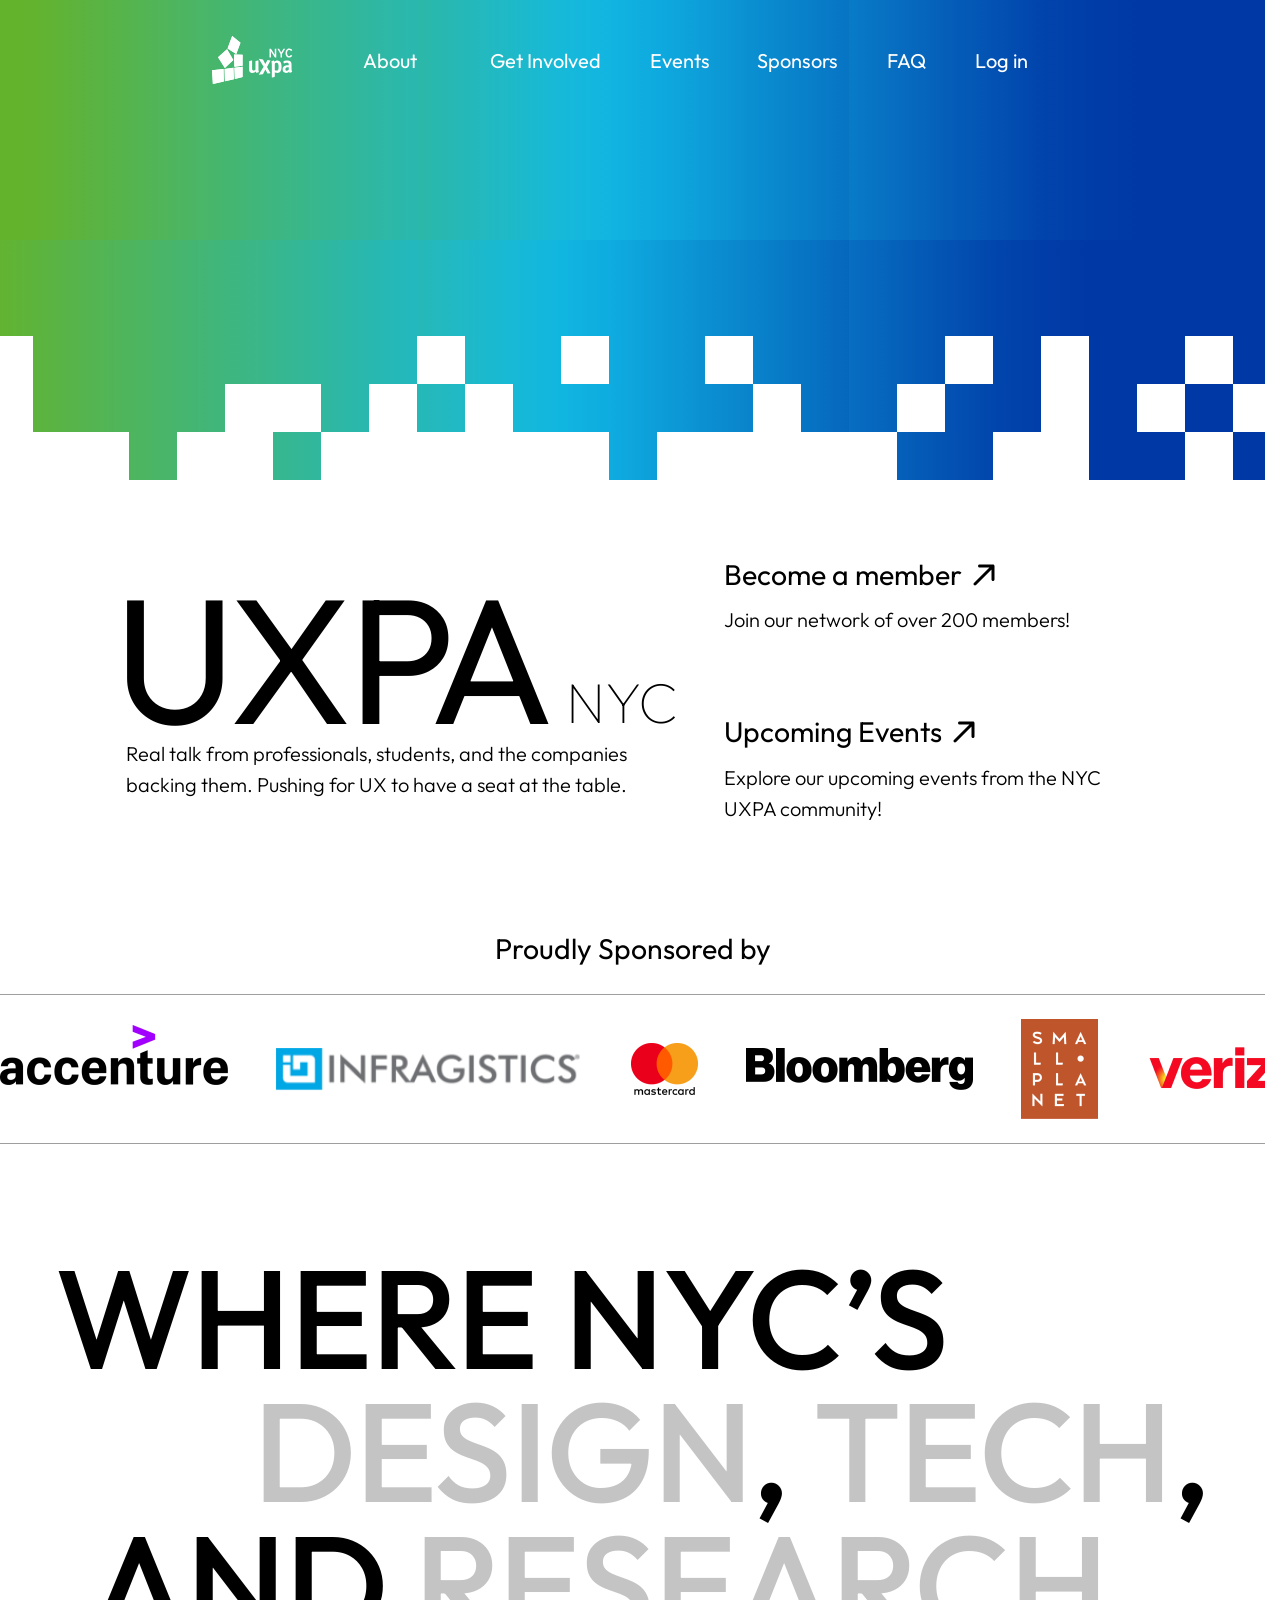
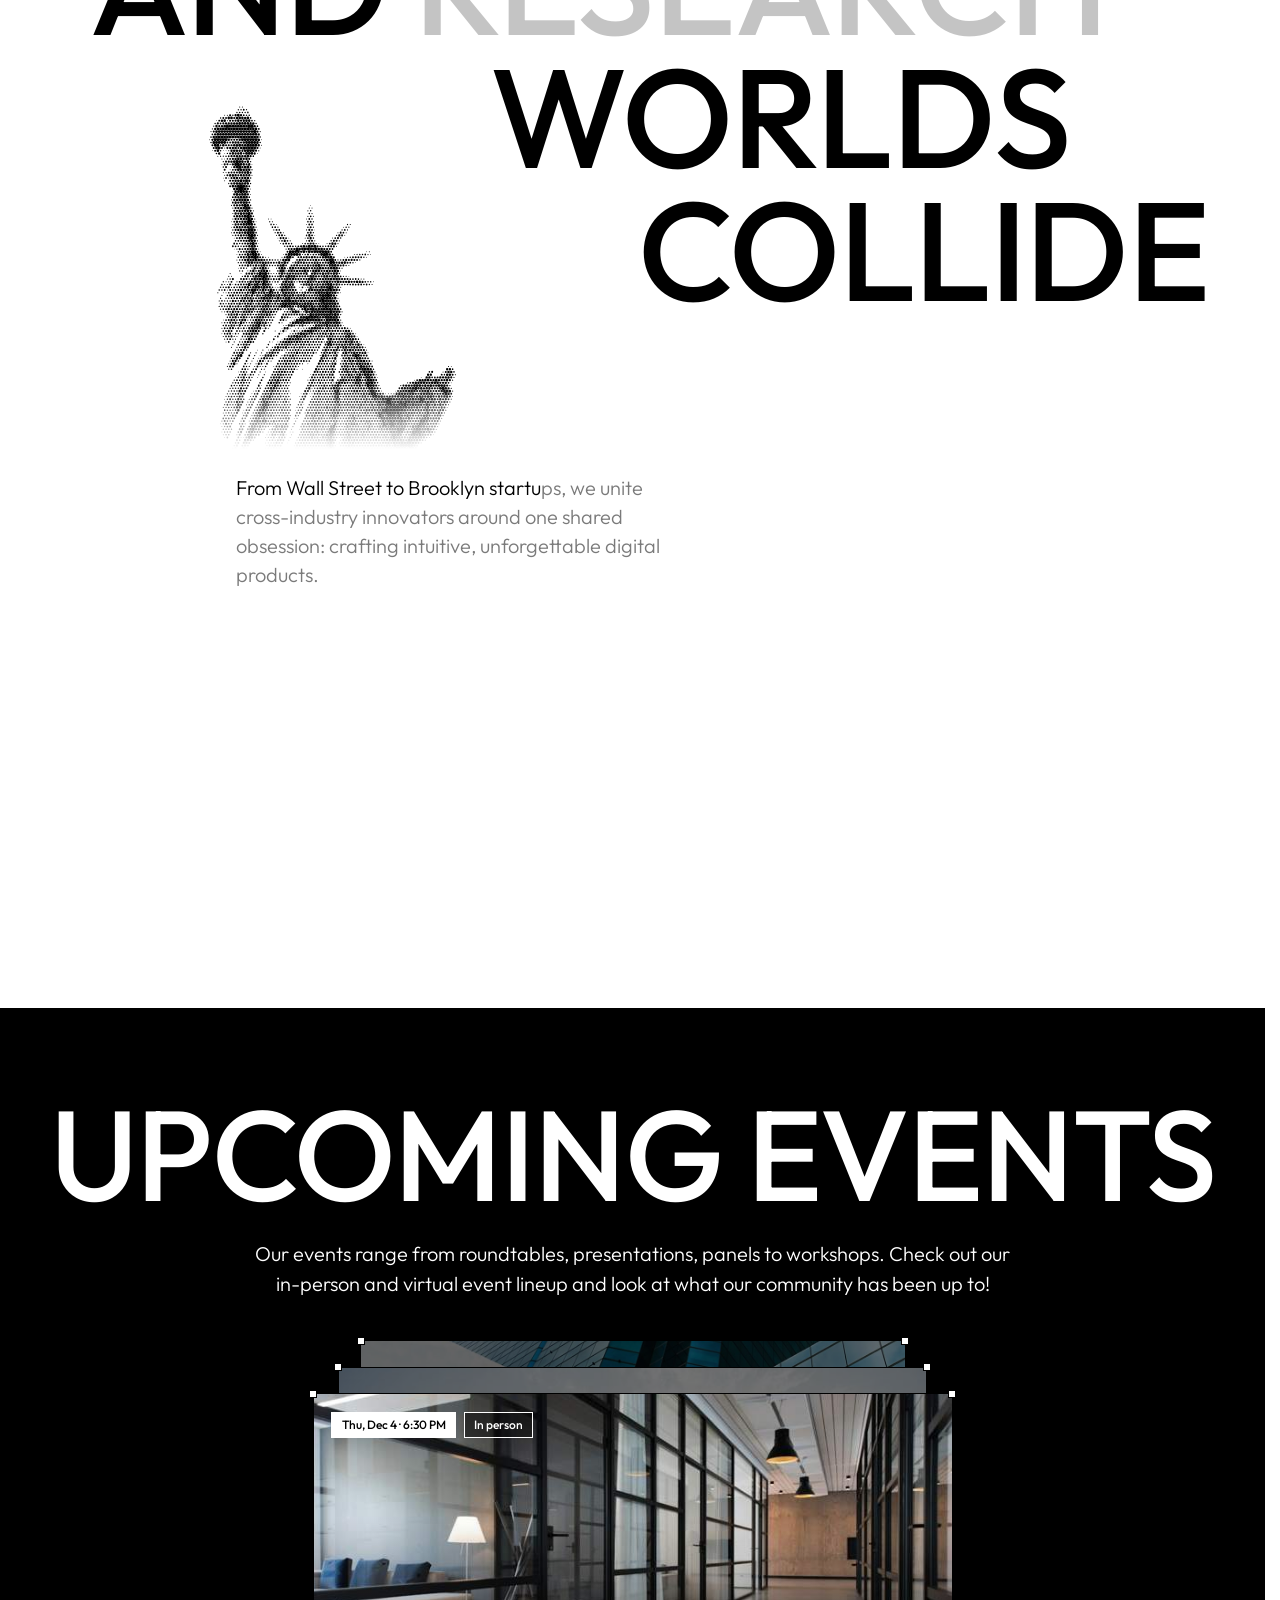
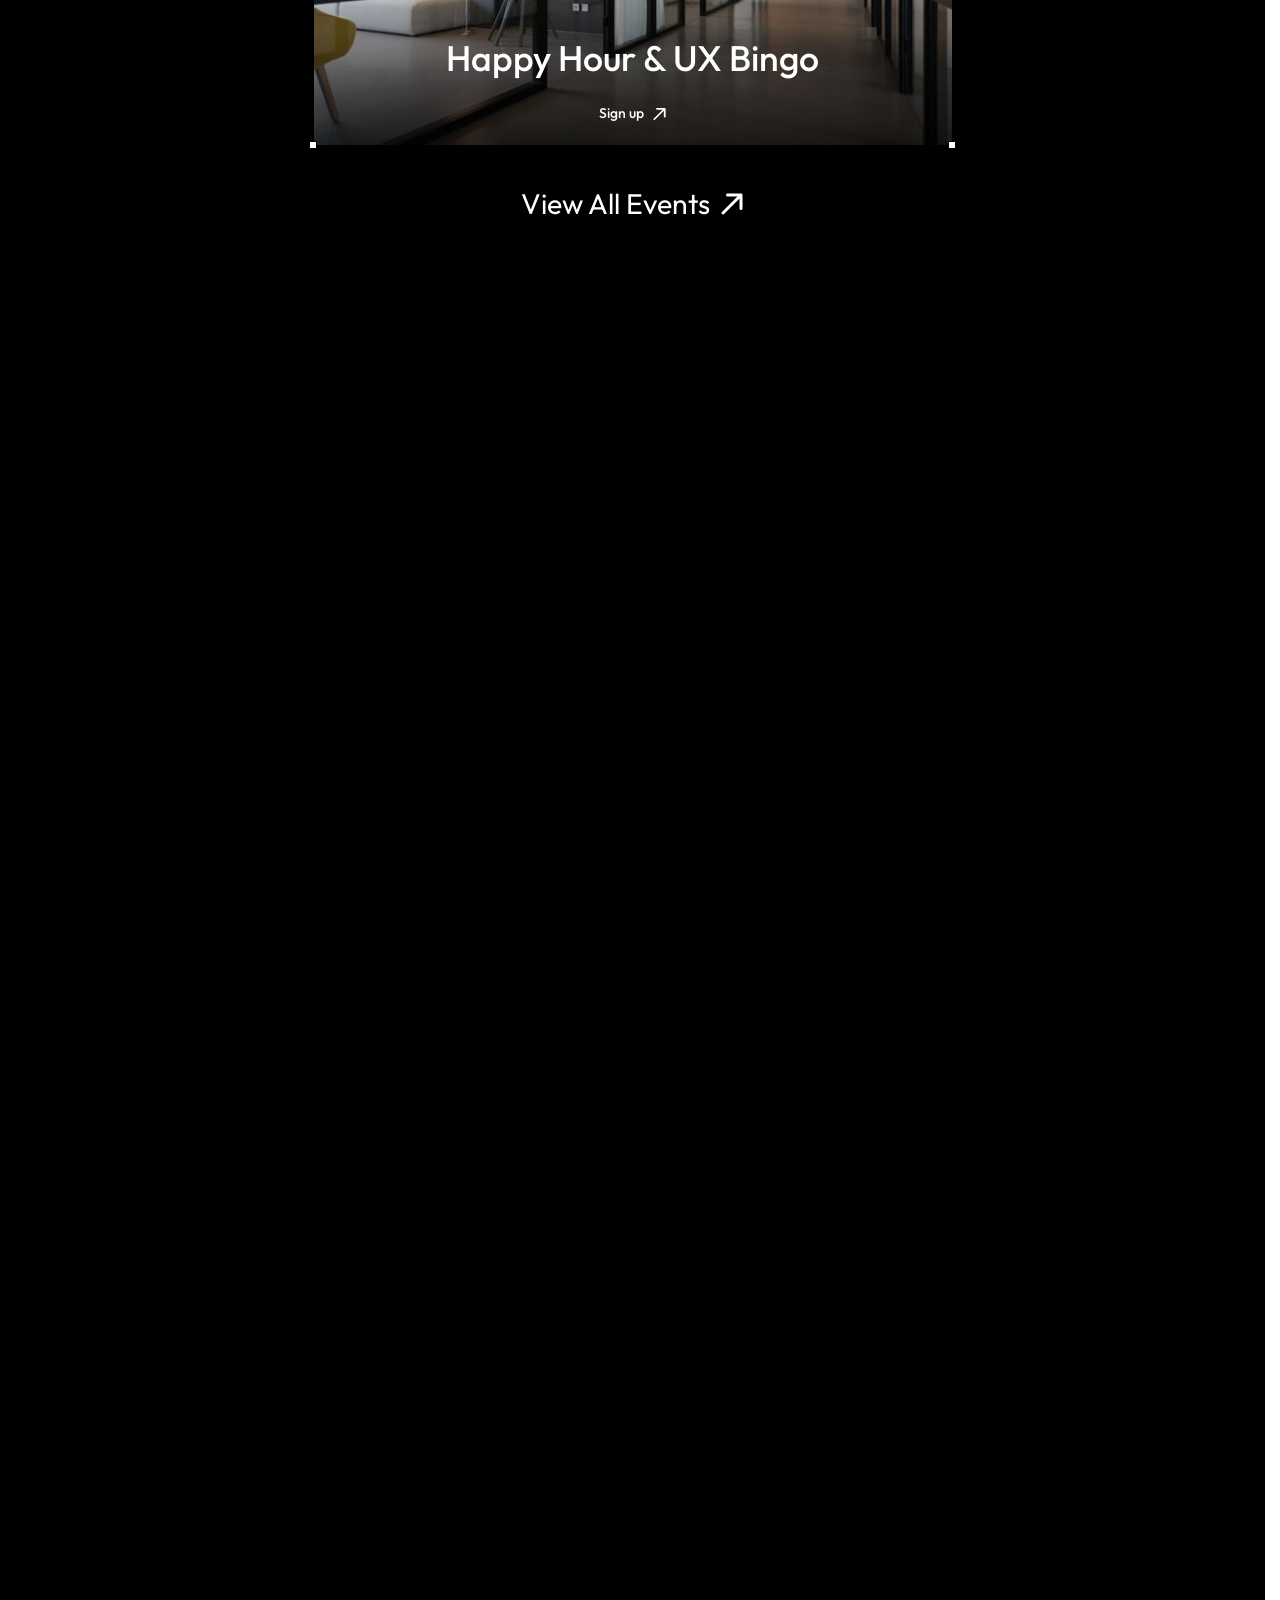
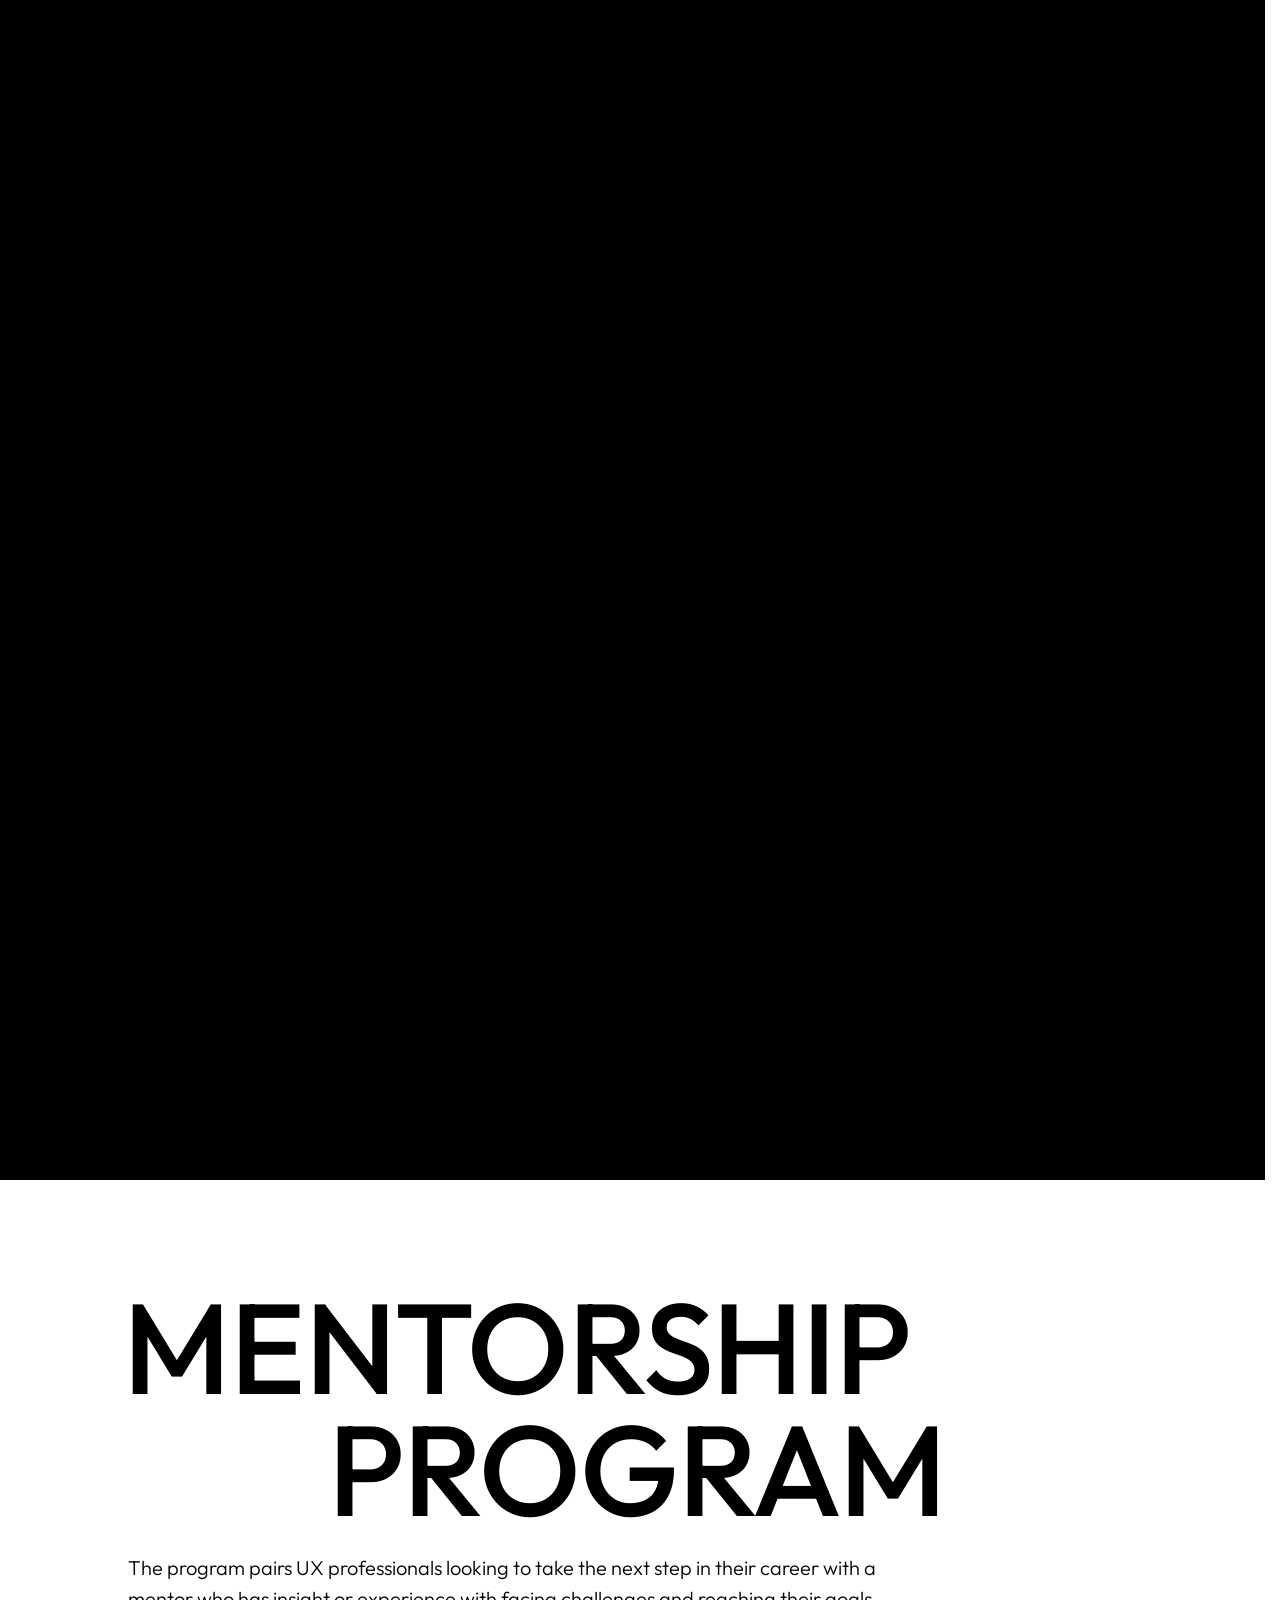
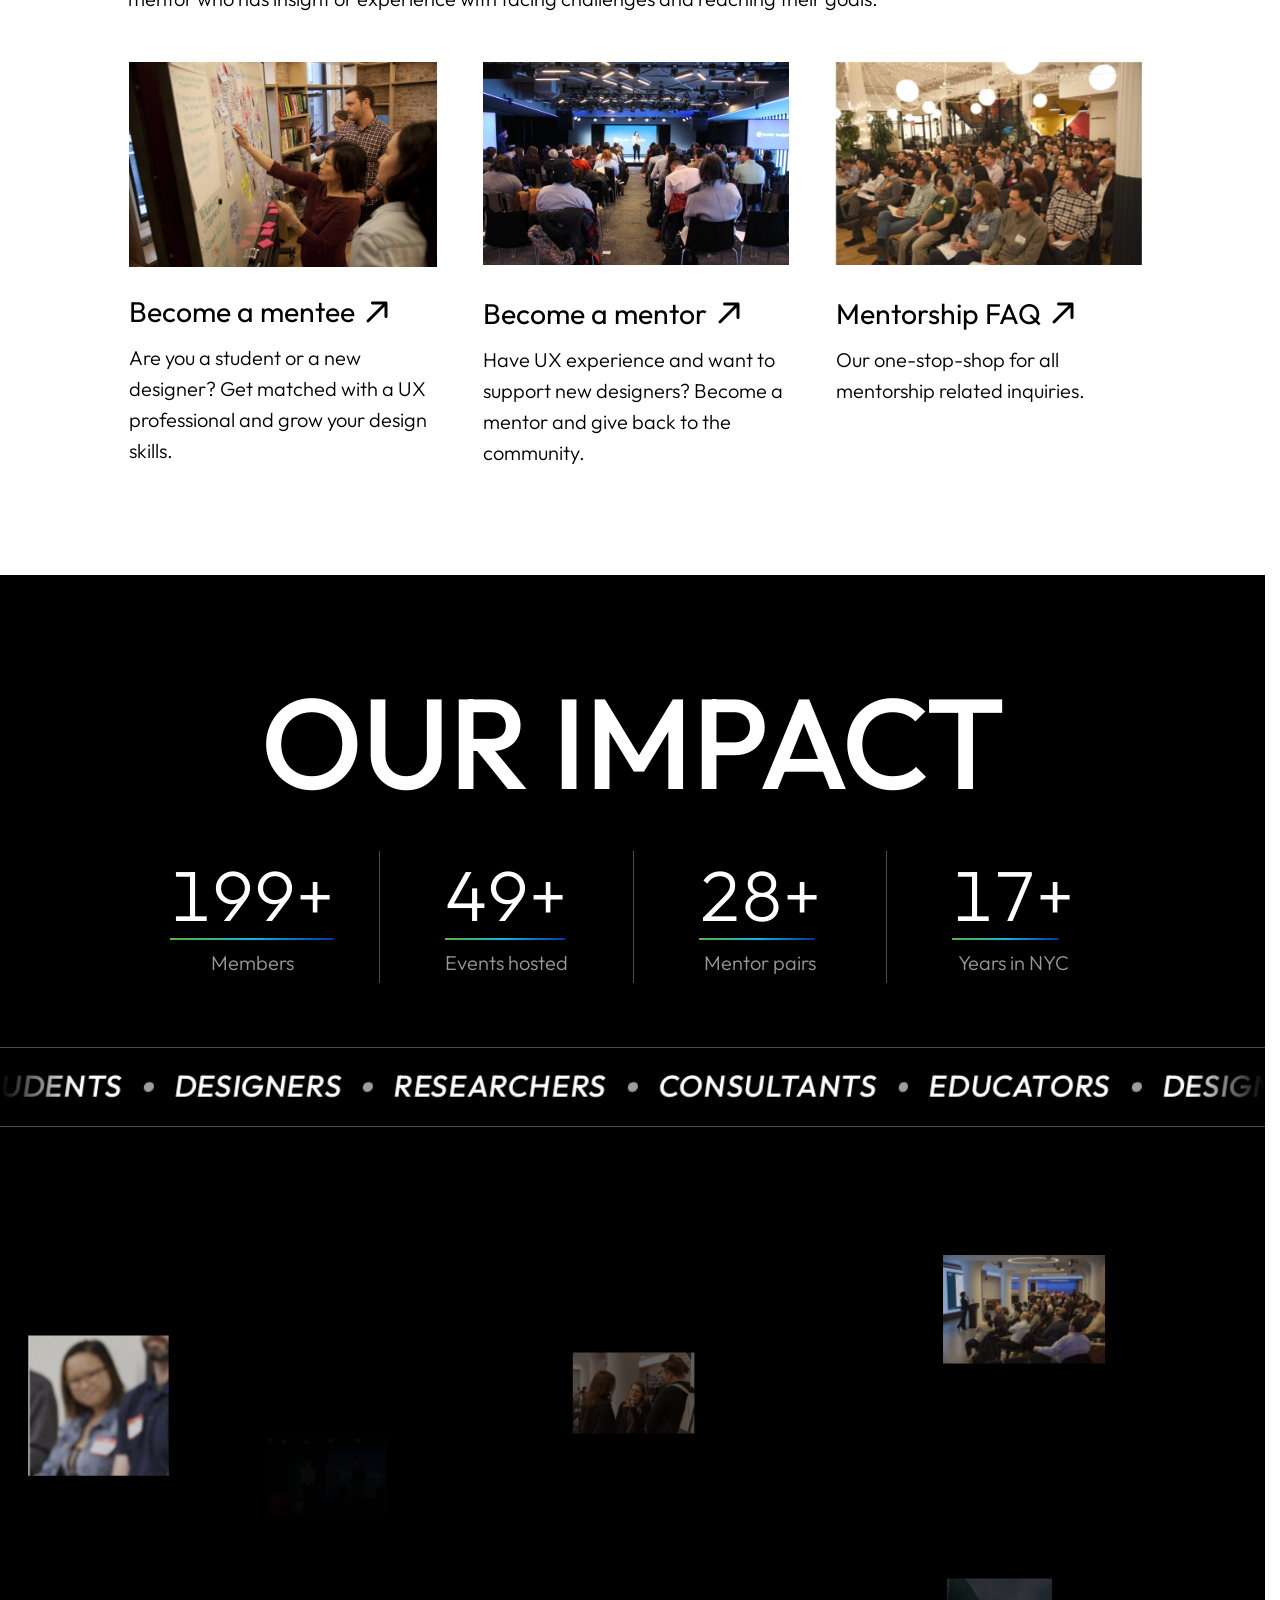
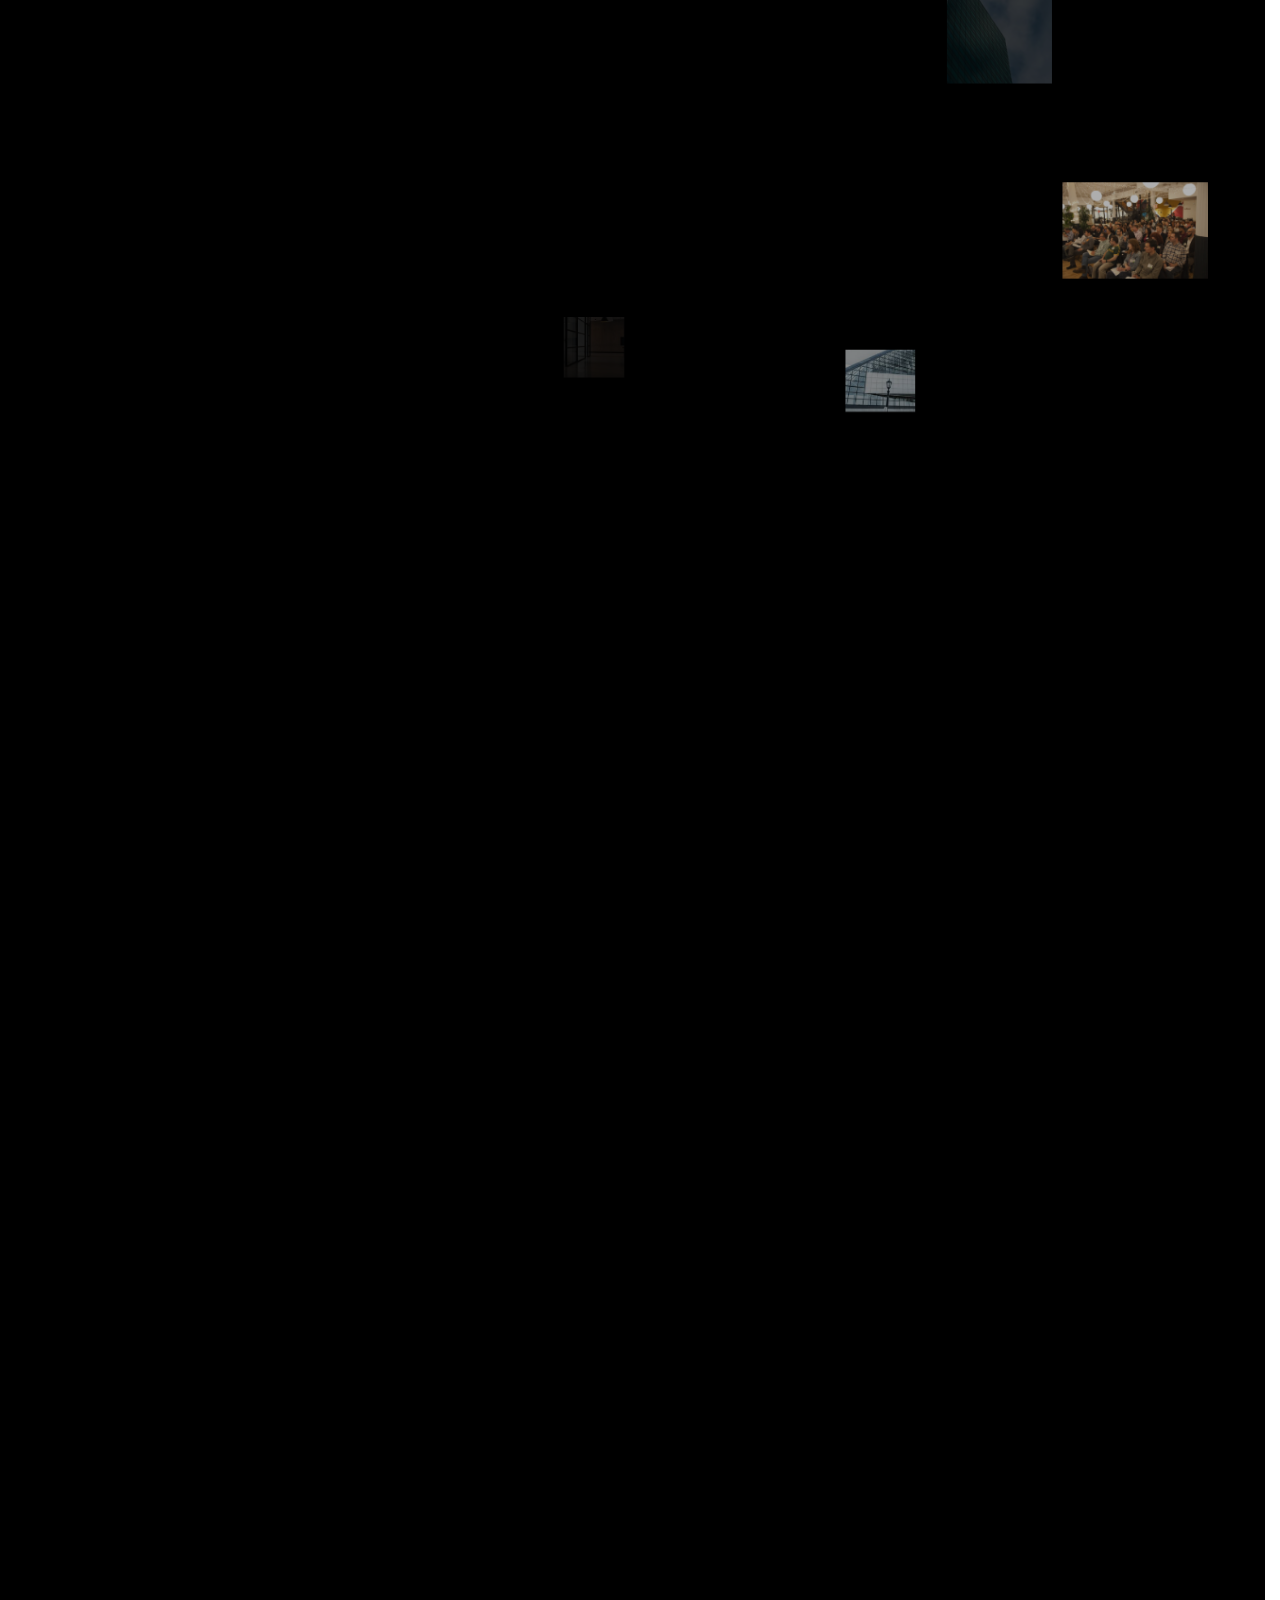
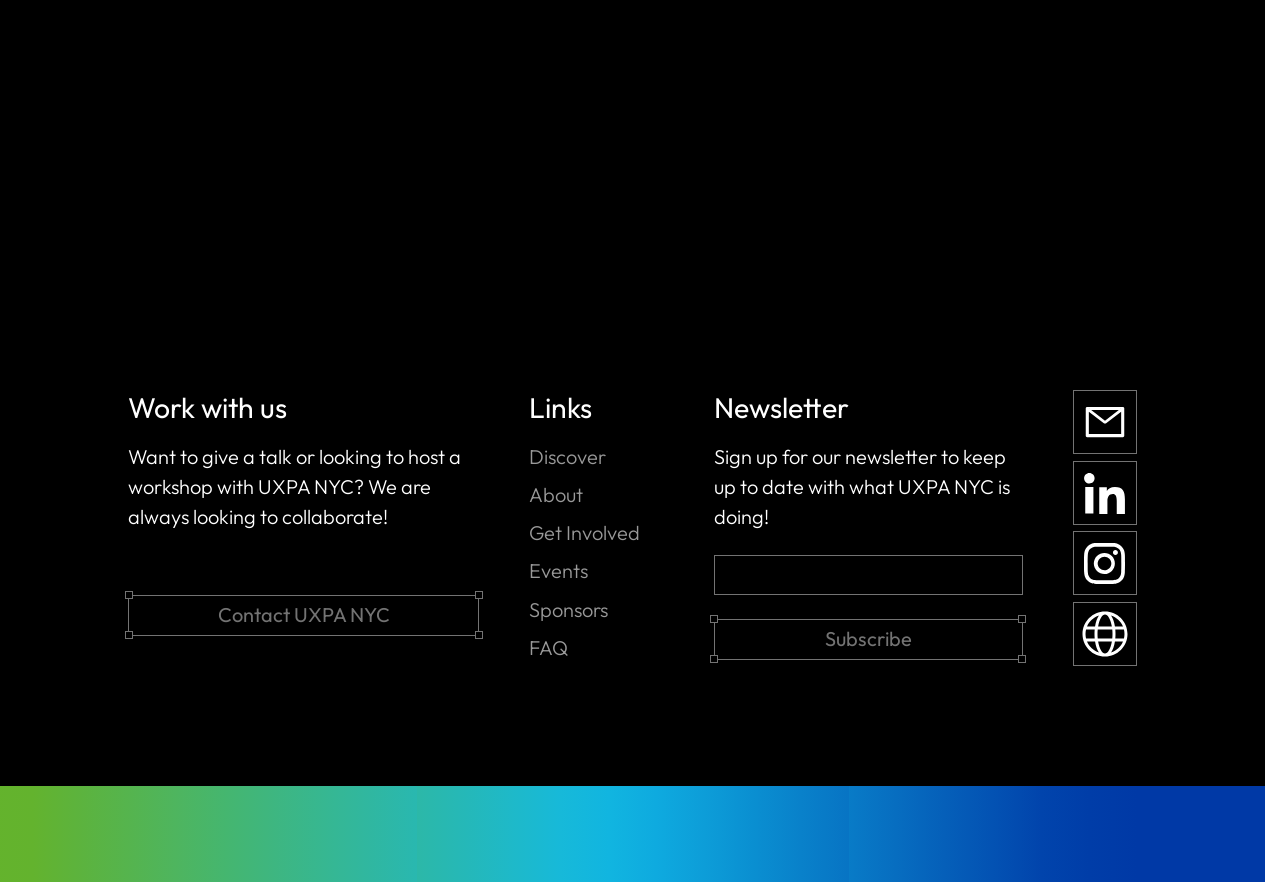
==== commit 230d8ee2: "v2: Statue of Liberty halftone in the statement headline - Halftone Statue of Liberty (pre-rendered " ====
--- a/v2/index.html
+++ b/v2/index.html
@@ -123,7 +123,12 @@
       <span class="line line-1"><span class="w">Where</span> <span class="w">NYC’s</span></span>
       <span class="line line-2"><span class="w"><span class="sw" data-text="design">design</span>,</span> <span class="w"><span class="sw" data-text="tech">tech</span>,</span></span>
       <span class="line line-3"><span class="w">and</span> <span class="w"><span class="sw" data-text="research">research</span></span></span>
-      <span class="line line-4">worlds</span>
+      <span class="line line-4"><!-- Statue of Liberty from below, as a halftone, hung from the "worlds" line (style.css).
+           Photo: Carlos Delgado, Wikimedia Commons ("Statue of Liberty - 04.jpg"), CC BY-SA 3.0,
+           background removed. Phones get a coarser dot grid so the dots stay visible. --><picture>
+          <source media="(max-width: 767px)" srcset="../assets/images/liberty-halftone-sm.svg">
+          <img class="statement-img" src="../assets/images/liberty-halftone.svg" width="765" height="1000" alt="" aria-hidden="true">
+        </picture>worlds</span>
       <span class="line line-5">collide</span>
     </h2>
     <div class="statement-body">
--- a/v2/style.css
+++ b/v2/style.css
@@ -390,9 +390,47 @@
   color: var(--accent);
 }
 .statement-title .line { display: block; }
+/* The Statue of Liberty (a halftone SVG) fills the empty space under
+   "and research", left of "worlds" and "collide". It hangs from the
+   "worlds" line (it's inside .line-4), so it follows that line however the
+   headline wraps. Its top sits --img-gap below "and", and it's placed so
+   the torch (--torch of the way across the image) is centred under the
+   "N" of "and" (--n-x: "and" starts at -.5 × hang, and the middle of the
+   N is 1.0411 × the headline size in from there, as for the paragraph).
+   It's 1.4 × as tall as the "worlds" + "collide" lines, unless the space
+   before "worlds" (which starts --p4 in) is too narrow, when it's as wide
+   as fits. It reaches below "collide", so "collide" gets bottom padding to
+   keep the paragraph underneath clear. --lh is the headline's line height. */
+.statement-title {
+  --lh: .95;
+  --p4: 36%;
+  --img-gap: .3em;                              /* space between "and" and the top of the statue */
+  --img-ratio: .765;                            /* the SVG's width / height */
+  --torch: .145;                                /* the torch's centre, as a fraction of the image width */
+  --n-x: calc(-.5 * var(--hang) + 1.0411em);    /* the middle of the "N" in "and" */
+  /* width: 1.4 × two lines tall, or narrower so its right edge stays .15em short of "worlds" */
+  --img-w: min(calc(2.8 * var(--lh) * 1em * var(--img-ratio)),
+               calc((var(--p4) - .15em - var(--n-x)) / (1 - var(--torch))));
+}
+.statement-title .line-4 { position: relative; }
+.statement-title .line-5 {                      /* room for the part of the statue below "collide" */
+  padding-bottom: max(0px, calc(var(--img-gap) + var(--img-w) / var(--img-ratio) - 2 * var(--lh) * 1em - 40px));
+}
+.statement-img {
+  position: absolute;
+  left: calc(var(--n-x) - var(--torch) * var(--img-w));   /* torch under the "N" */
+  top: var(--img-gap);
+  width: var(--img-w);                          /* sized by width (a % in height would follow the line's height) */
+  height: auto;
+  -webkit-mask-image: linear-gradient(to bottom, #000 82%, transparent);   /* the photo crops the statue at the waist: fade it out */
+  mask-image: linear-gradient(to bottom, #000 82%, transparent);
+  pointer-events: none;
+}
+/* Fades in once "Where" is fully visible (main.js sets --statue-o); reduced motion: shown as is */
+html.reveal-pending .statement-img { opacity: var(--statue-o, 0); }
 /* Lines 1 and 3 hang out past the text column's left edge and line 2 past its right edge (into the page margins), so the long lines stagger more while still overlapping */
 .statement-title .line-1 { margin-left: calc(-1 * var(--hang)); }
-.statement-title .line-2 { text-align: right; margin-right: calc(-1.6 * var(--hang)); }
+.statement-title .line-2 { text-align: right; margin-right: calc(-1 * var(--hang)); }   /* same overhang as lines 1 and 5, so both edges match */
 .statement-title .line-3 { margin-left: calc(-.5 * var(--hang)); }
 .statement-title .line-4 { padding-left: 36%; }
 .statement-title .line-5 { text-align: right; margin-right: calc(-1 * var(--hang)); }
@@ -443,12 +481,21 @@
   .statement { --t: min(100px, calc((100vw - 2 * var(--gutter)) / 5.3)); }
   .statement-title .w { display: block; }
   .statement-title .line-4 { padding-left: 24%; }
+  /* "and" is on its own line and "worlds" starts only 24% in: there's no room
+     to put the torch under the "N", so the statue lines up with the left
+     edge of "and" instead, as wide as the space before "worlds" allows */
+  .statement-title {
+    --p4: 24%;
+    --img-w: min(calc(2.8 * var(--lh) * 1em * var(--img-ratio)),
+                 calc(var(--p4) + .5 * var(--hang) - .15em));
+  }
+  .statement-img { left: calc(-.5 * var(--hang)); }
 }
 @media (max-width: 600px) {                     /* "From Wall Street to Brooklyn…" centred on the page */
   .statement .lede { margin-inline: auto; text-align: center; }
 }
 @media (max-width: 479px) {
-  .statement-title { line-height: .9; }
+  .statement-title { line-height: .9; --lh: .9; }
 }
 
 /* =========================================================
